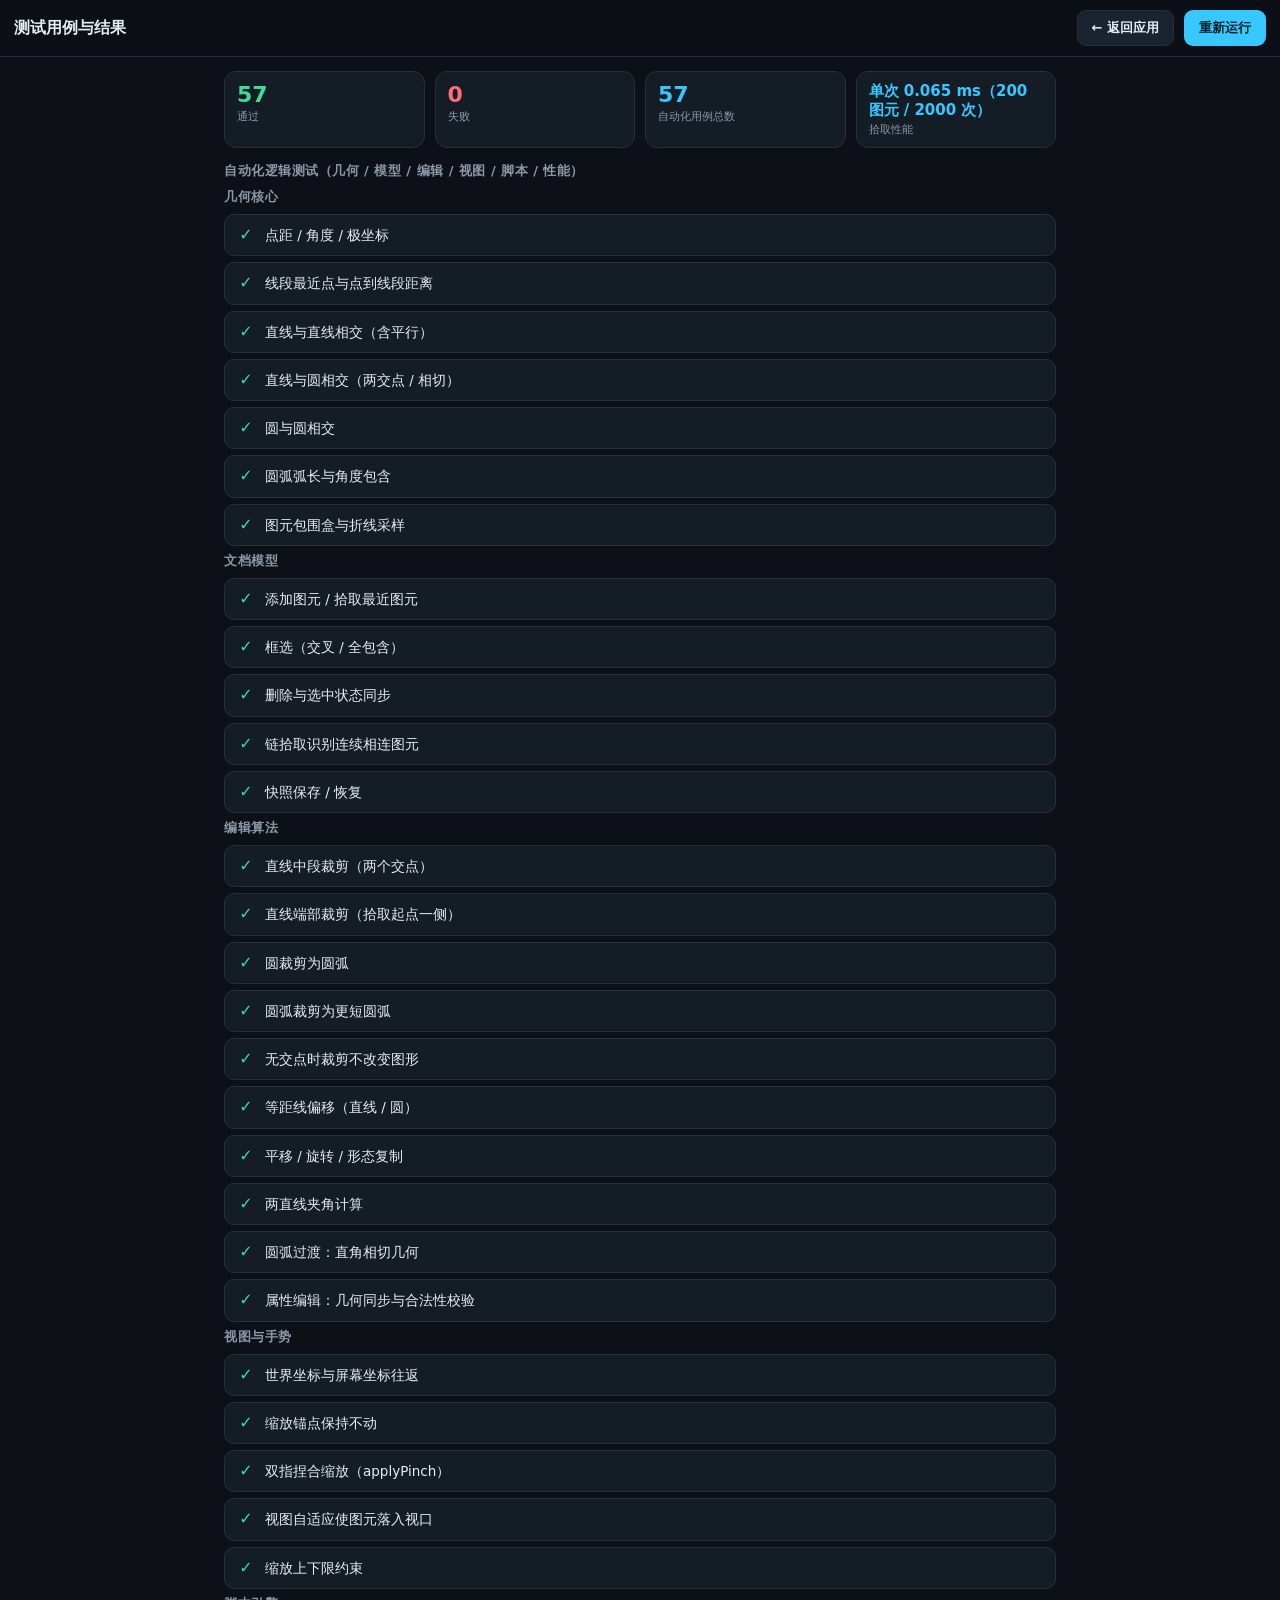
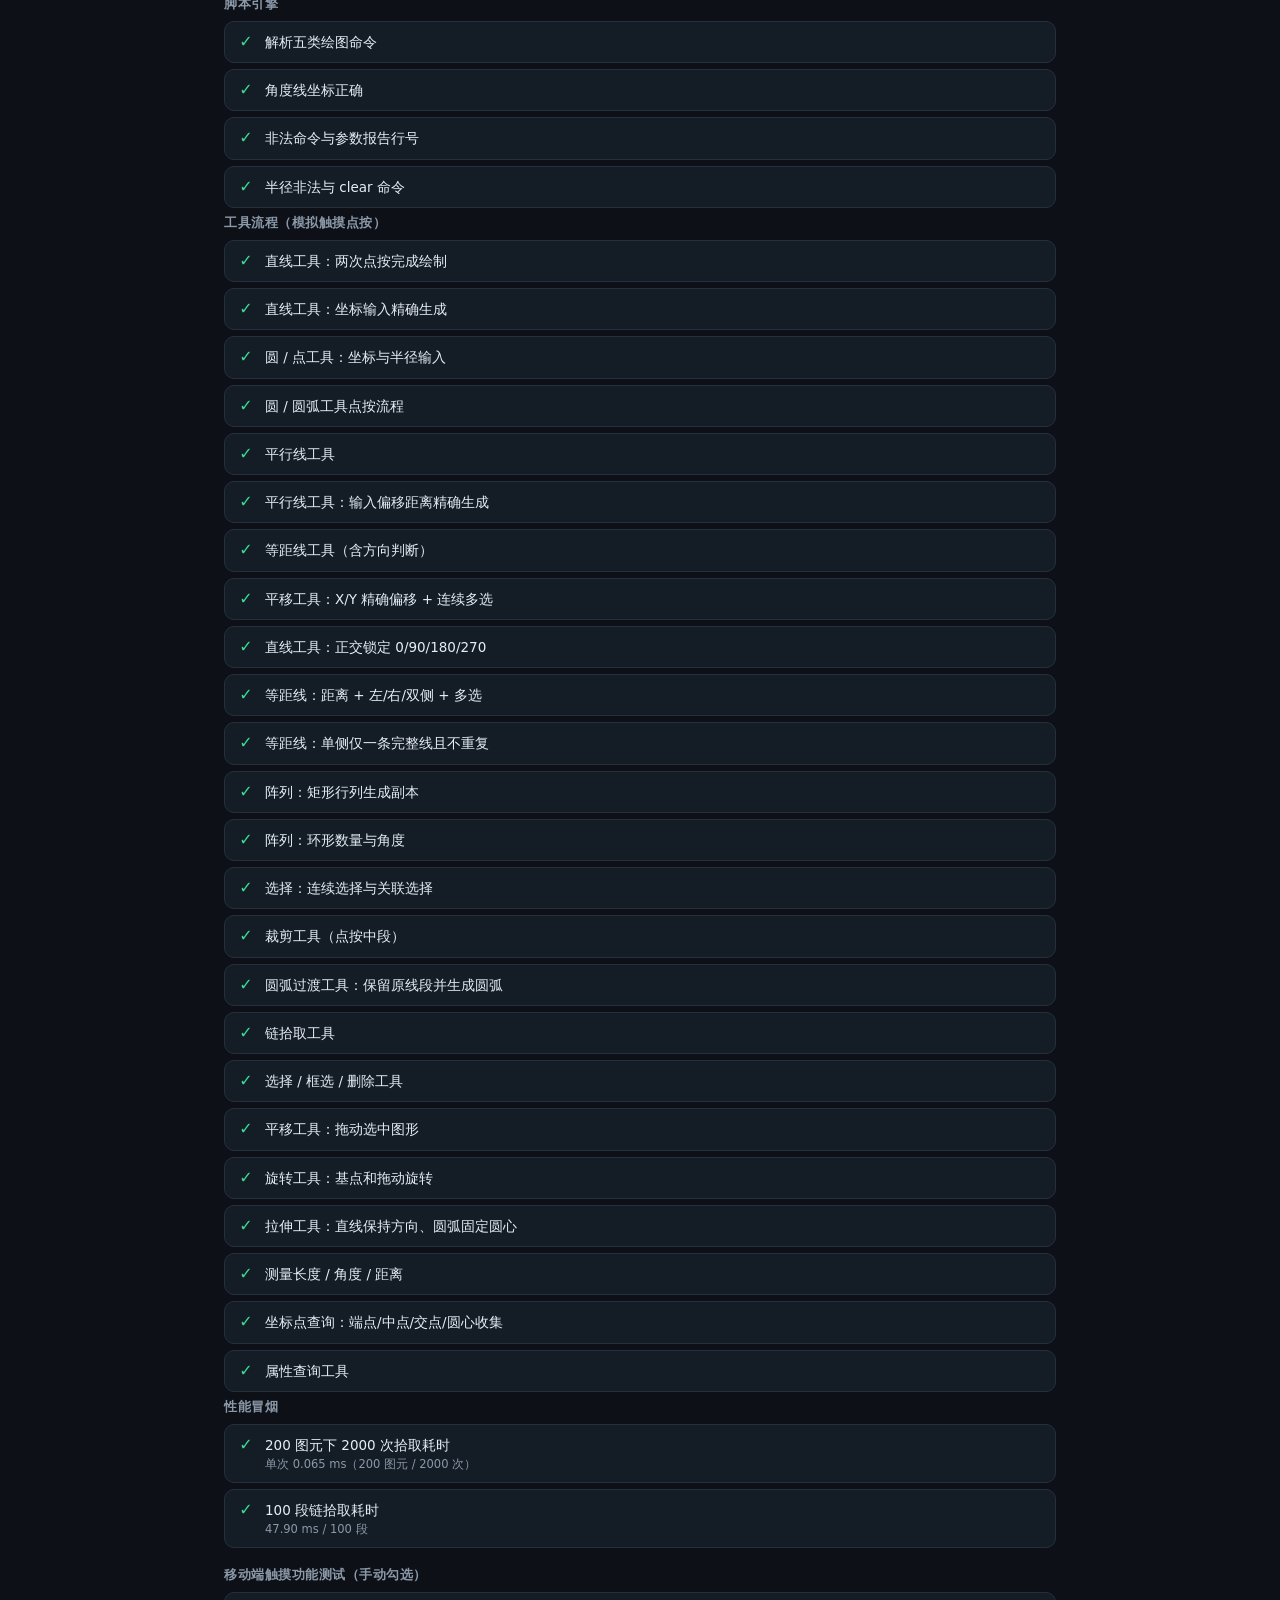
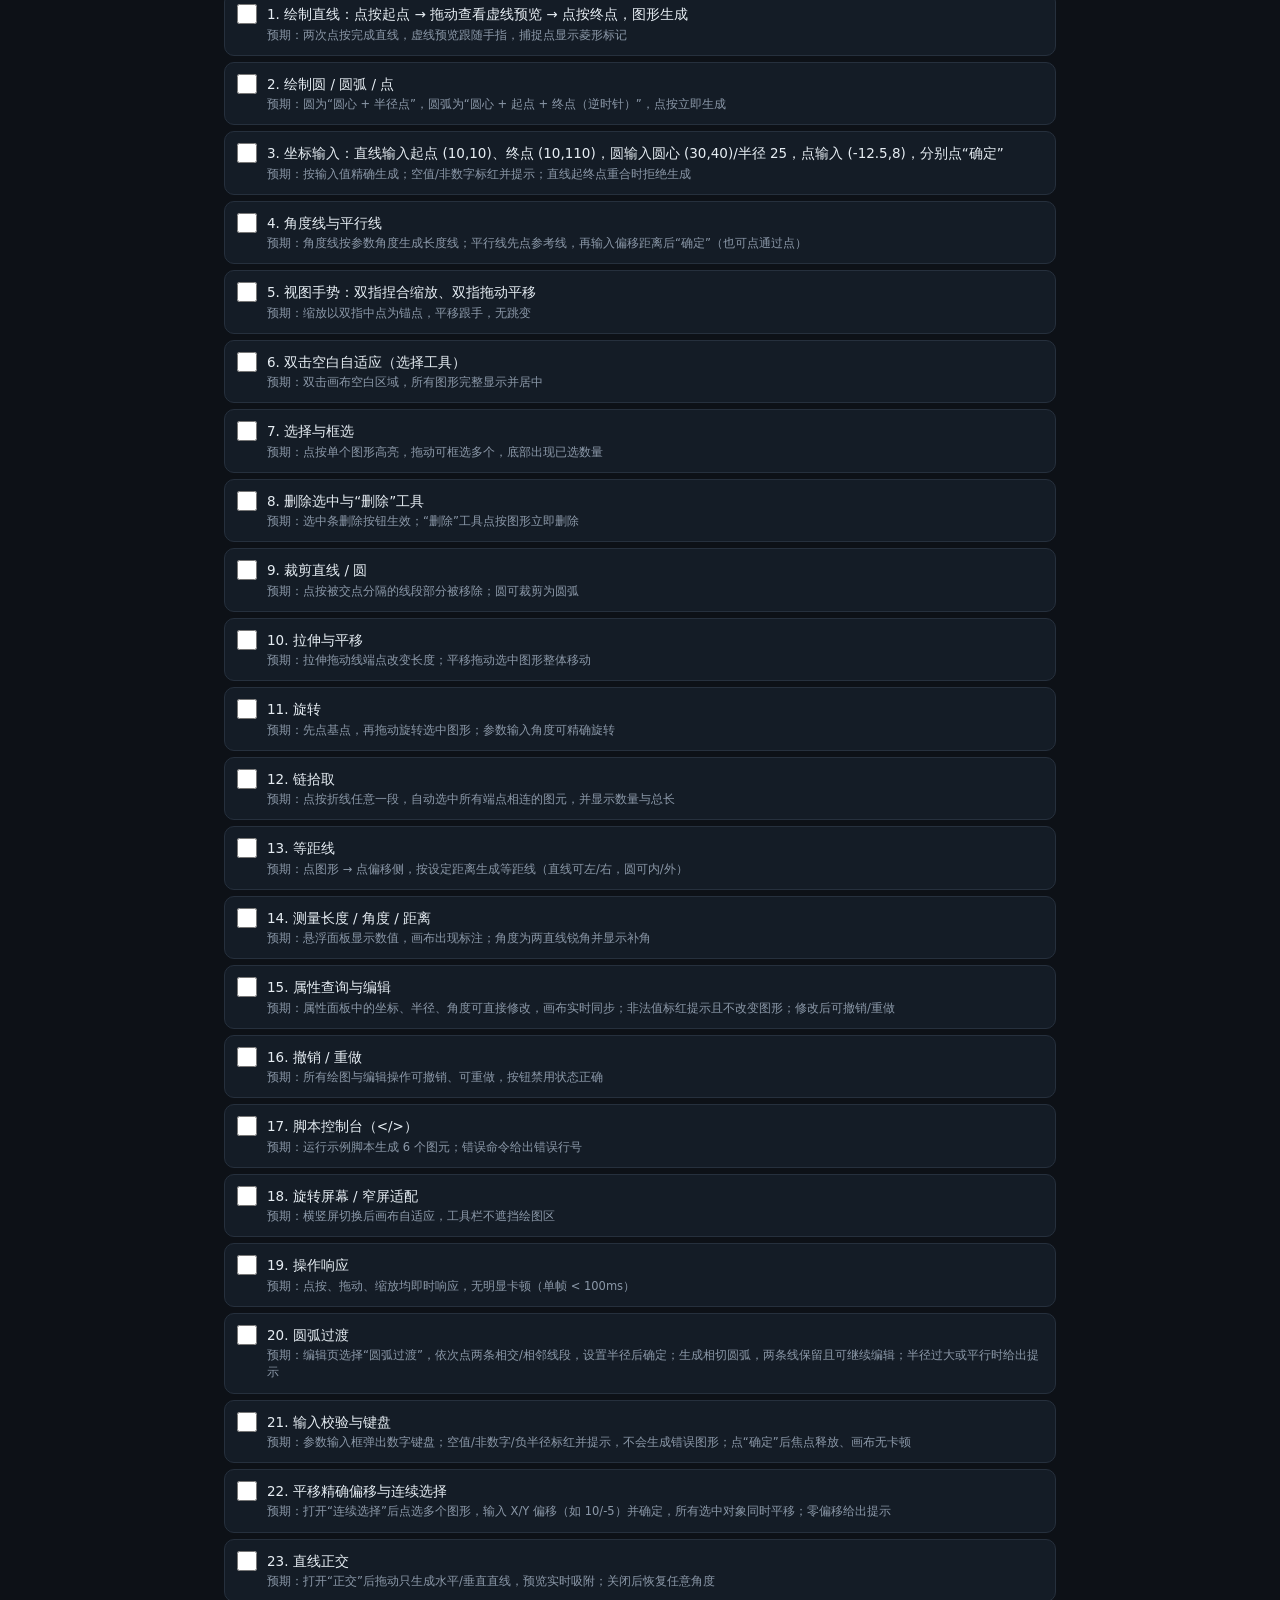
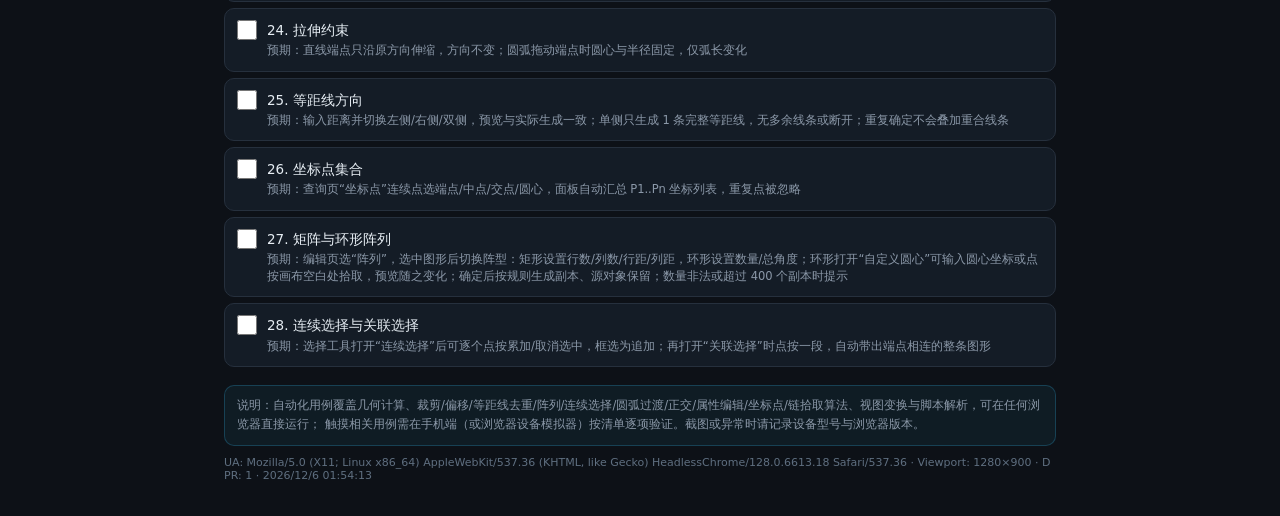
==== test.html @ 65653d2e "init project" ====
<!DOCTYPE html>
<html lang="zh-CN">
<head>
<meta charset="UTF-8">
<meta name="viewport" content="width=device-width, initial-scale=1.0, maximum-scale=1.0, user-scalable=no, viewport-fit=cover">
<meta name="theme-color" content="#0d1117">
<title>手机CAD · 测试用例</title>
<style>
  :root {
    --bg: #0d1117; --panel: #141c26; --border: #26303d;
    --text: #e6edf3; --muted: #8b98a8; --accent: #37c8ff;
    --ok: #3ddc97; --bad: #ff6b7a; --warn: #ffb020;
  }
  * { box-sizing: border-box; -webkit-tap-highlight-color: transparent; }
  body {
    margin: 0; background: var(--bg); color: var(--text);
    font-family: -apple-system, BlinkMacSystemFont, "PingFang SC", "Microsoft YaHei", system-ui, sans-serif;
    padding: 0 0 calc(20px + env(safe-area-inset-bottom));
    -webkit-text-size-adjust: 100%;
  }
  header {
    position: sticky; top: 0; z-index: 5;
    display: flex; align-items: center; gap: 10px;
    padding: calc(10px + env(safe-area-inset-top)) 14px 10px;
    background: rgba(13,17,23,.96);
    border-bottom: 1px solid var(--border);
    backdrop-filter: blur(8px);
  }
  header h1 { font-size: 16px; margin: 0; flex: 1; }
  .btn {
    height: 36px; padding: 0 14px; border-radius: 9px;
    border: 1px solid var(--border); background: #1a2330; color: var(--text);
    font-size: 13px; font-weight: 600; text-decoration: none;
    display: inline-flex; align-items: center;
  }
  .btn.primary { background: var(--accent); color: #05202b; border-color: transparent; }
  main { padding: 14px; max-width: 860px; margin: 0 auto; }
  .summary {
    display: flex; gap: 10px; flex-wrap: wrap; margin-bottom: 14px;
  }
  .stat {
    flex: 1; min-width: 100px; background: var(--panel);
    border: 1px solid var(--border); border-radius: 12px; padding: 10px 12px;
  }
  .stat .n { font-size: 22px; font-weight: 700; font-variant-numeric: tabular-nums; }
  .stat .l { font-size: 11px; color: var(--muted); margin-top: 2px; }
  .stat.ok .n { color: var(--ok); }
  .stat.bad .n { color: var(--bad); }
  .stat.info .n { color: var(--accent); }
  section { margin-bottom: 18px; }
  h2 {
    font-size: 13px; color: var(--muted); font-weight: 600;
    margin: 0 0 8px; letter-spacing: .5px;
  }
  .case {
    display: flex; gap: 10px; align-items: flex-start;
    background: var(--panel); border: 1px solid var(--border);
    border-radius: 10px; padding: 10px 12px; margin-bottom: 6px;
  }
  .mark { flex: none; width: 18px; text-align: center; font-weight: 700; }
  .case.pass .mark { color: var(--ok); }
  .case.fail .mark { color: var(--bad); }
  .case .name { font-size: 13.5px; line-height: 1.5; }
  .case .info { font-size: 11.5px; color: var(--muted); margin-top: 2px; word-break: break-word; }
  .case.fail .info { color: #ffb3ba; }
  .checklist label {
    display: flex; gap: 10px; align-items: flex-start;
    background: var(--panel); border: 1px solid var(--border);
    border-radius: 10px; padding: 11px 12px; margin-bottom: 6px;
    font-size: 13.5px; line-height: 1.5;
  }
  .checklist input { width: 20px; height: 20px; margin: 0; flex: none; accent-color: #37c8ff; }
  .checklist .sub { display: block; color: var(--muted); font-size: 11.5px; margin-top: 2px; }
  .note {
    font-size: 11.5px; color: var(--muted); line-height: 1.7;
    background: rgba(55,200,255,.06); border: 1px solid rgba(55,200,255,.22);
    border-radius: 10px; padding: 10px 12px;
  }
  .env { font-size: 11px; color: #5f6f80; margin-top: 10px; word-break: break-all; }
  code { color: #9ad8f0; }
</style>
</head>
<body>
<header>
  <h1>测试用例与结果</h1>
  <a class="btn" href="index.html">← 返回应用</a>
  <button class="btn primary" id="btnRun">重新运行</button>
</header>

<main>
  <div class="summary" id="summary"></div>

  <section>
    <h2>自动化逻辑测试（几何 / 模型 / 编辑 / 视图 / 脚本 / 性能）</h2>
    <div id="results"></div>
  </section>

  <section class="checklist">
    <h2>移动端触摸功能测试（手动勾选）</h2>
    <label><input type="checkbox"><span>1. 绘制直线：点按起点 → 拖动查看虚线预览 → 点按终点，图形生成<span class="sub">预期：两次点按完成直线，虚线预览跟随手指，捕捉点显示菱形标记</span></span></label>
    <label><input type="checkbox"><span>2. 绘制圆 / 圆弧 / 点<span class="sub">预期：圆为“圆心 + 半径点”，圆弧为“圆心 + 起点 + 终点（逆时针）”，点按立即生成</span></span></label>
    <label><input type="checkbox"><span>3. 坐标输入：直线输入起点 (10,10)、终点 (10,110)，圆输入圆心 (30,40)/半径 25，点输入 (-12.5,8)，分别点“确定”<span class="sub">预期：按输入值精确生成；空值/非数字标红并提示；直线起终点重合时拒绝生成</span></span></label>
    <label><input type="checkbox"><span>4. 角度线与平行线<span class="sub">预期：角度线按参数角度生成长度线；平行线先点参考线，再输入偏移距离后“确定”（也可点通过点）</span></span></label>
    <label><input type="checkbox"><span>5. 视图手势：双指捏合缩放、双指拖动平移<span class="sub">预期：缩放以双指中点为锚点，平移跟手，无跳变</span></span></label>
    <label><input type="checkbox"><span>6. 双击空白自适应（选择工具）<span class="sub">预期：双击画布空白区域，所有图形完整显示并居中</span></span></label>
    <label><input type="checkbox"><span>7. 选择与框选<span class="sub">预期：点按单个图形高亮，拖动可框选多个，底部出现已选数量</span></span></label>
    <label><input type="checkbox"><span>8. 删除选中与“删除”工具<span class="sub">预期：选中条删除按钮生效；“删除”工具点按图形立即删除</span></span></label>
    <label><input type="checkbox"><span>9. 裁剪直线 / 圆<span class="sub">预期：点按被交点分隔的线段部分被移除；圆可裁剪为圆弧</span></span></label>
    <label><input type="checkbox"><span>10. 拉伸与平移<span class="sub">预期：拉伸拖动线端点改变长度；平移拖动选中图形整体移动</span></span></label>
    <label><input type="checkbox"><span>11. 旋转<span class="sub">预期：先点基点，再拖动旋转选中图形；参数输入角度可精确旋转</span></span></label>
    <label><input type="checkbox"><span>12. 链拾取<span class="sub">预期：点按折线任意一段，自动选中所有端点相连的图元，并显示数量与总长</span></span></label>
    <label><input type="checkbox"><span>13. 等距线<span class="sub">预期：点图形 → 点偏移侧，按设定距离生成等距线（直线可左/右，圆可内/外）</span></span></label>
    <label><input type="checkbox"><span>14. 测量长度 / 角度 / 距离<span class="sub">预期：悬浮面板显示数值，画布出现标注；角度为两直线锐角并显示补角</span></span></label>
    <label><input type="checkbox"><span>15. 属性查询与编辑<span class="sub">预期：属性面板中的坐标、半径、角度可直接修改，画布实时同步；非法值标红提示且不改变图形；修改后可撤销/重做</span></span></label>
    <label><input type="checkbox"><span>16. 撤销 / 重做<span class="sub">预期：所有绘图与编辑操作可撤销、可重做，按钮禁用状态正确</span></span></label>
    <label><input type="checkbox"><span>17. 脚本控制台（&lt;/&gt;）<span class="sub">预期：运行示例脚本生成 6 个图元；错误命令给出错误行号</span></span></label>
    <label><input type="checkbox"><span>18. 旋转屏幕 / 窄屏适配<span class="sub">预期：横竖屏切换后画布自适应，工具栏不遮挡绘图区</span></span></label>
    <label><input type="checkbox"><span>19. 操作响应<span class="sub">预期：点按、拖动、缩放均即时响应，无明显卡顿（单帧 &lt; 100ms）</span></span></label>
    <label><input type="checkbox"><span>20. 圆弧过渡<span class="sub">预期：编辑页选择“圆弧过渡”，依次点两条相交/相邻线段，设置半径后确定；生成相切圆弧，两条线保留且可继续编辑；半径过大或平行时给出提示</span></span></label>
    <label><input type="checkbox"><span>21. 输入校验与键盘<span class="sub">预期：参数输入框弹出数字键盘；空值/非数字/负半径标红并提示，不会生成错误图形；点“确定”后焦点释放、画布无卡顿</span></span></label>
    <label><input type="checkbox"><span>22. 平移精确偏移与连续选择<span class="sub">预期：打开“连续选择”后点选多个图形，输入 X/Y 偏移（如 10/-5）并确定，所有选中对象同时平移；零偏移给出提示</span></span></label>
    <label><input type="checkbox"><span>23. 直线正交<span class="sub">预期：打开“正交”后拖动只生成水平/垂直直线，预览实时吸附；关闭后恢复任意角度</span></span></label>
    <label><input type="checkbox"><span>24. 拉伸约束<span class="sub">预期：直线端点只沿原方向伸缩，方向不变；圆弧拖动端点时圆心与半径固定，仅弧长变化</span></span></label>
    <label><input type="checkbox"><span>25. 等距线方向<span class="sub">预期：输入距离并切换左侧/右侧/双侧，预览与实际生成一致；单侧只生成 1 条完整等距线，无多余线条或断开；重复确定不会叠加重合线条</span></span></label>
    <label><input type="checkbox"><span>26. 坐标点集合<span class="sub">预期：查询页“坐标点”连续点选端点/中点/交点/圆心，面板自动汇总 P1..Pn 坐标列表，重复点被忽略</span></span></label>
    <label><input type="checkbox"><span>27. 矩阵与环形阵列<span class="sub">预期：编辑页选“阵列”，选中图形后切换阵型：矩形设置行数/列数/行距/列距，环形设置数量/总角度；环形打开“自定义圆心”可输入圆心坐标或点按画布空白处拾取，预览随之变化；确定后按规则生成副本、源对象保留；数量非法或超过 400 个副本时提示</span></span></label>
    <label><input type="checkbox"><span>28. 连续选择与关联选择<span class="sub">预期：选择工具打开“连续选择”后可逐个点按累加/取消选中，框选为追加；再打开“关联选择”时点按一段，自动带出端点相连的整条图形</span></span></label>
  </section>

  <div class="note">
    说明：自动化用例覆盖几何计算、裁剪/偏移/等距线去重/阵列/连续选择/圆弧过渡/正交/属性编辑/坐标点/链拾取算法、视图变换与脚本解析，可在任何浏览器直接运行；
    触摸相关用例需在手机端（或浏览器设备模拟器）按清单逐项验证。截图或异常时请记录设备型号与浏览器版本。
  </div>
  <div class="env" id="env"></div>
</main>

<script src="js/geometry.js"></script>
<script src="js/model.js"></script>
<script src="js/view.js"></script>
<script src="js/script.js"></script>
<script src="js/tools.js"></script>
<script src="js/tests.js"></script>
<script>
(function () {
  function render() {
    var results = window.CADTests.run();
    var pass = 0, fail = 0, perf = '';
    results.forEach(function (r) {
      if (r.pass) pass++; else fail++;
      if (r.suite === '性能冒烟' && r.pass && !perf) perf = r.info;
    });
    var summary = document.getElementById('summary');
    summary.innerHTML =
      '<div class="stat ok"><div class="n">' + pass + '</div><div class="l">通过</div></div>' +
      '<div class="stat bad"><div class="n">' + fail + '</div><div class="l">失败</div></div>' +
      '<div class="stat info"><div class="n">' + results.length + '</div><div class="l">自动化用例总数</div></div>' +
      (perf ? '<div class="stat info"><div class="n" style="font-size:15px">' + perf + '</div><div class="l">拾取性能</div></div>' : '');

    var box = document.getElementById('results');
    box.innerHTML = '';
    var groups = {};
    results.forEach(function (r) {
      if (!groups[r.suite]) groups[r.suite] = [];
      groups[r.suite].push(r);
    });
    Object.keys(groups).forEach(function (name) {
      var h = document.createElement('h2');
      h.textContent = name;
      box.appendChild(h);
      groups[name].forEach(function (r) {
        var div = document.createElement('div');
        div.className = 'case ' + (r.pass ? 'pass' : 'fail');
        div.innerHTML = '<div class="mark">' + (r.pass ? '✓' : '✕') + '</div>' +
          '<div><div class="name">' + r.name + '</div>' +
          (r.info ? '<div class="info">' + r.info + '</div>' : '') + '</div>';
        box.appendChild(div);
      });
    });

    document.getElementById('env').textContent = 'UA: ' + navigator.userAgent +
      ' · Viewport: ' + window.innerWidth + '×' + window.innerHeight +
      ' · DPR: ' + (window.devicePixelRatio || 1) + ' · ' + new Date().toLocaleString('zh-CN');
  }
  document.getElementById('btnRun').addEventListener('click', render);
  render();
})();
</script>
</body>
</html>
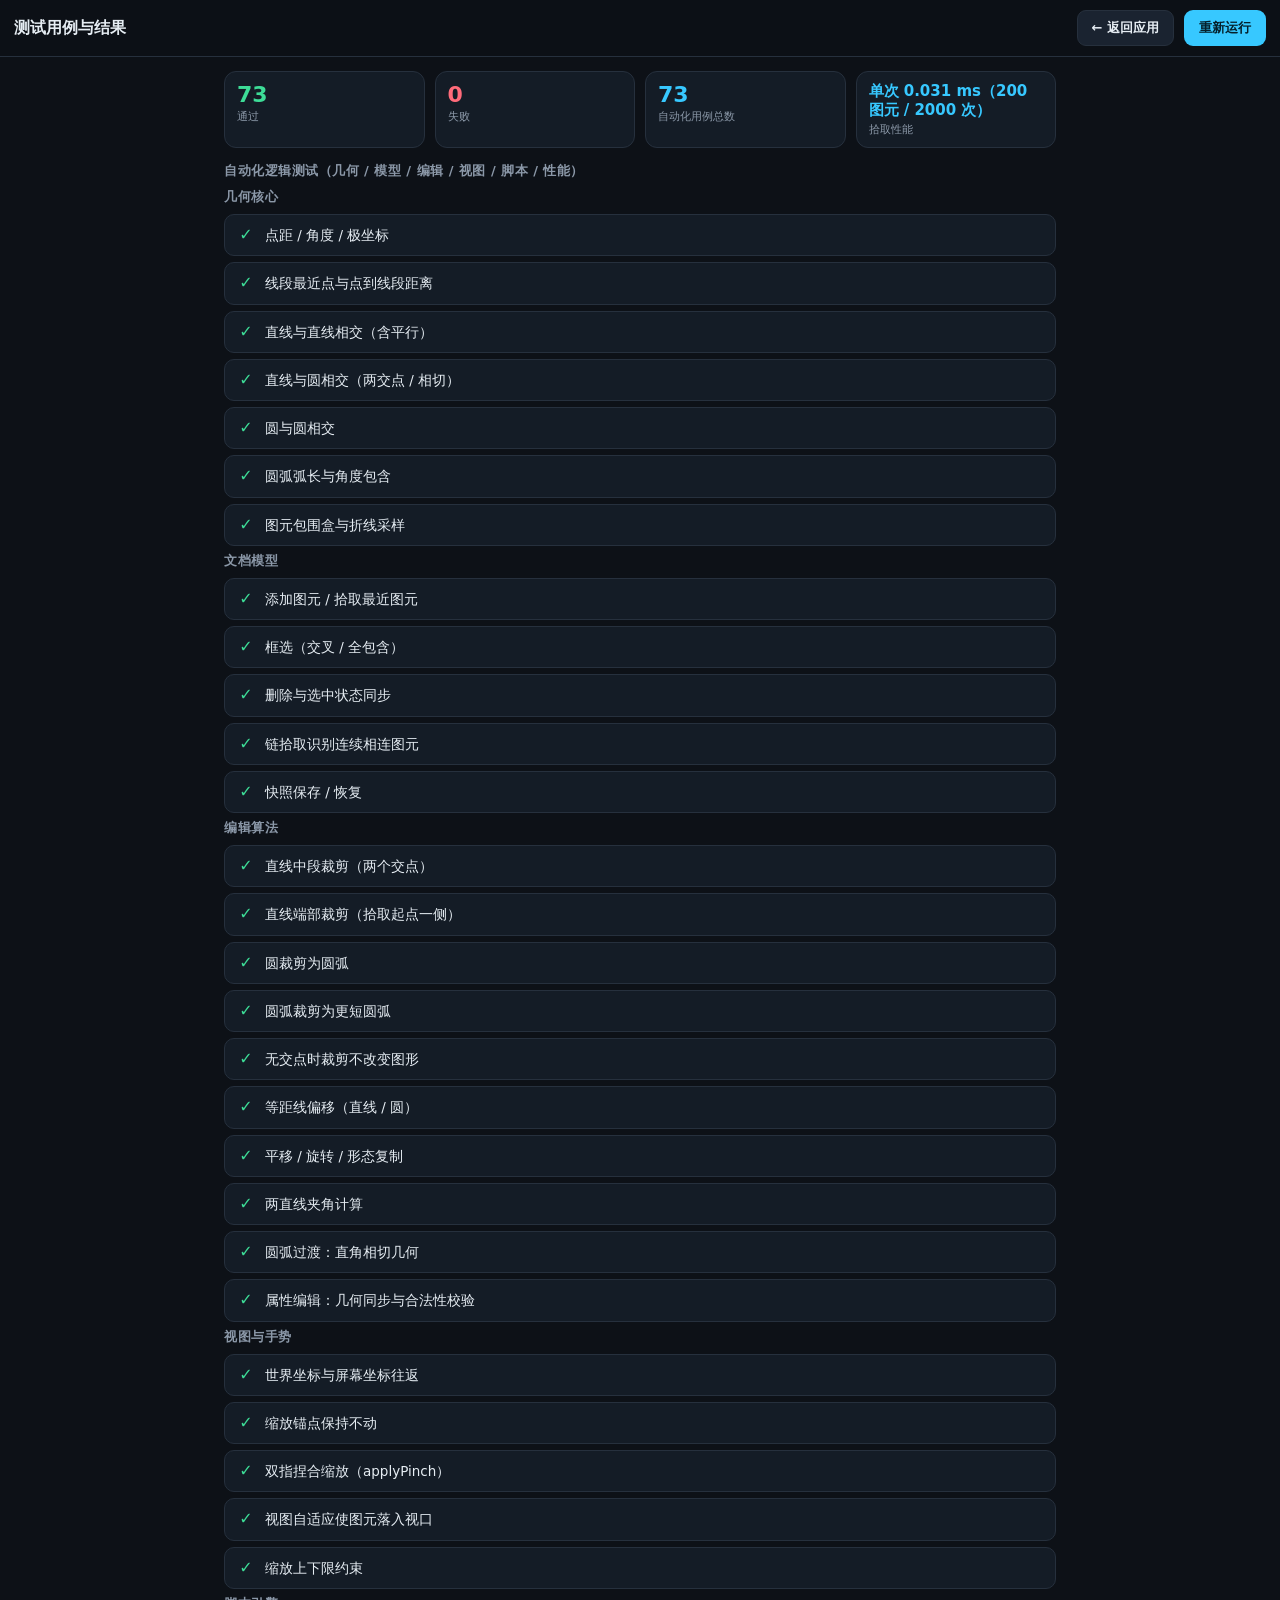
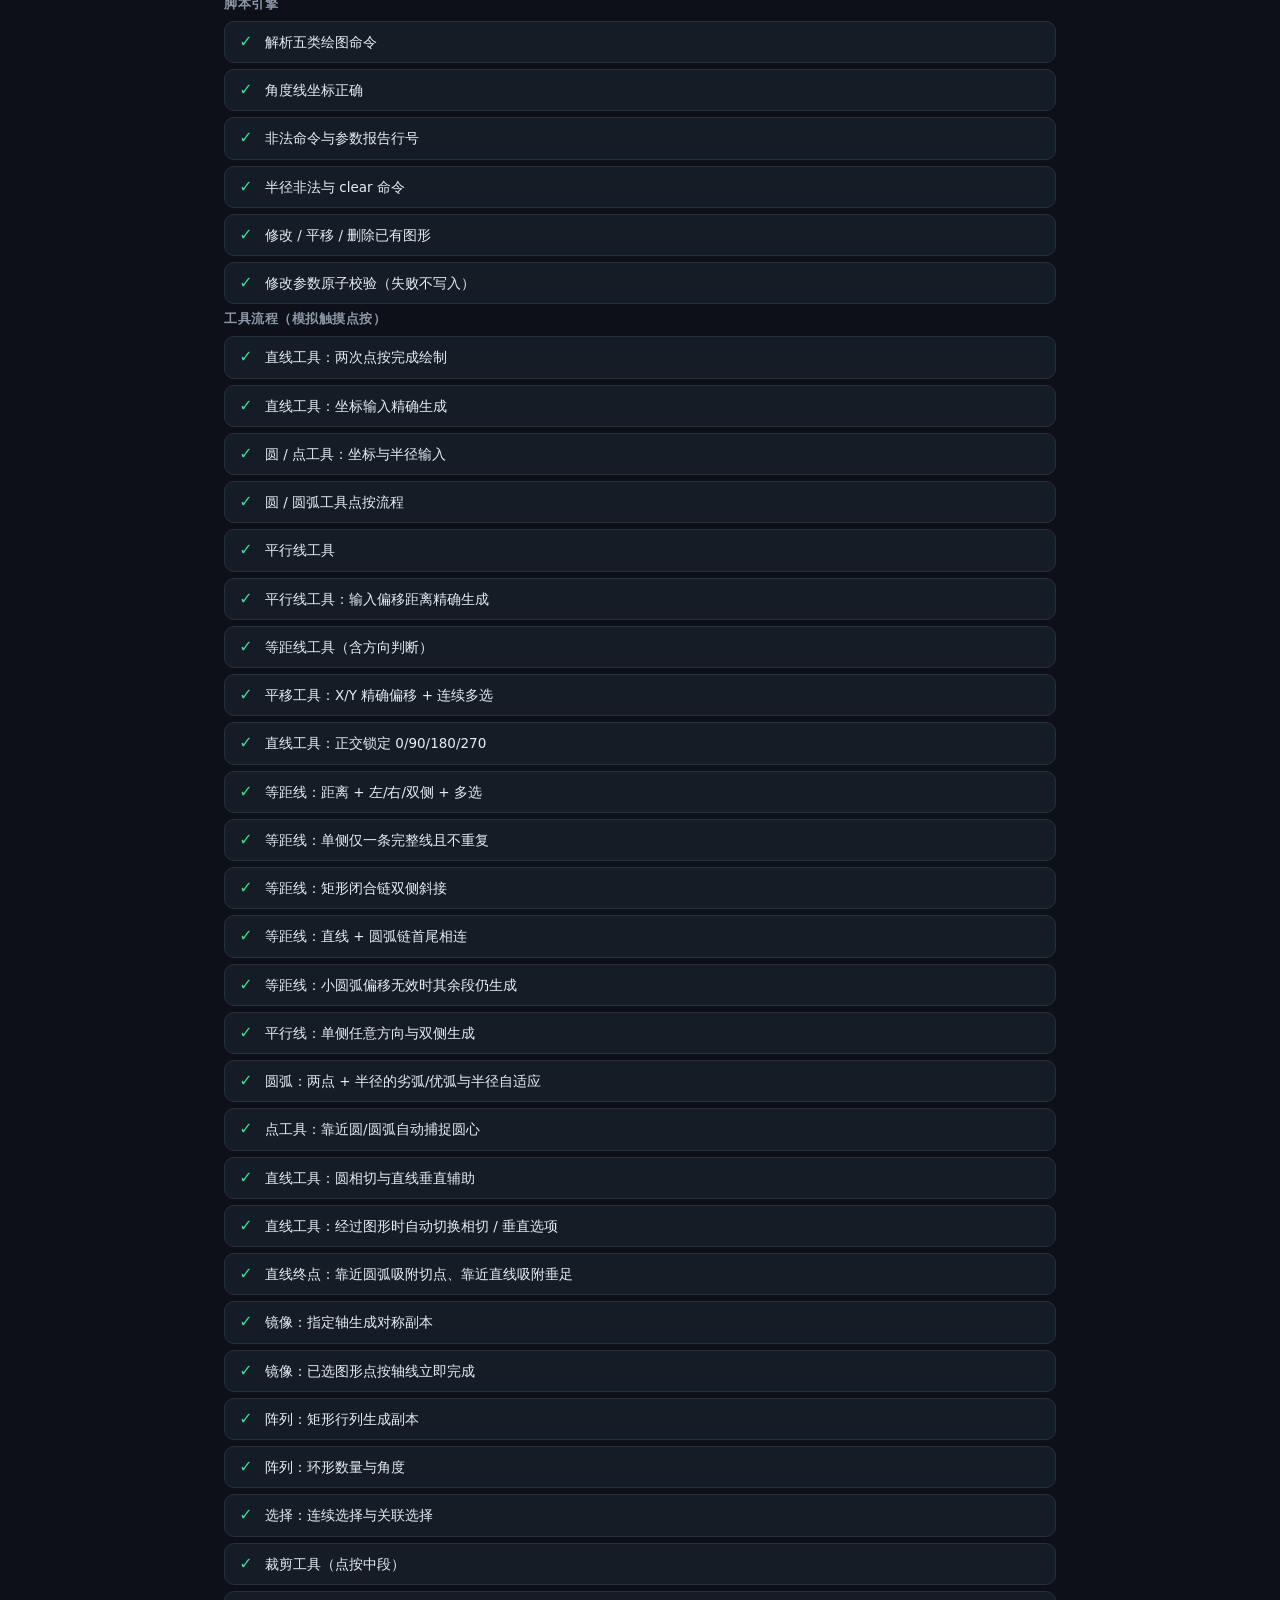
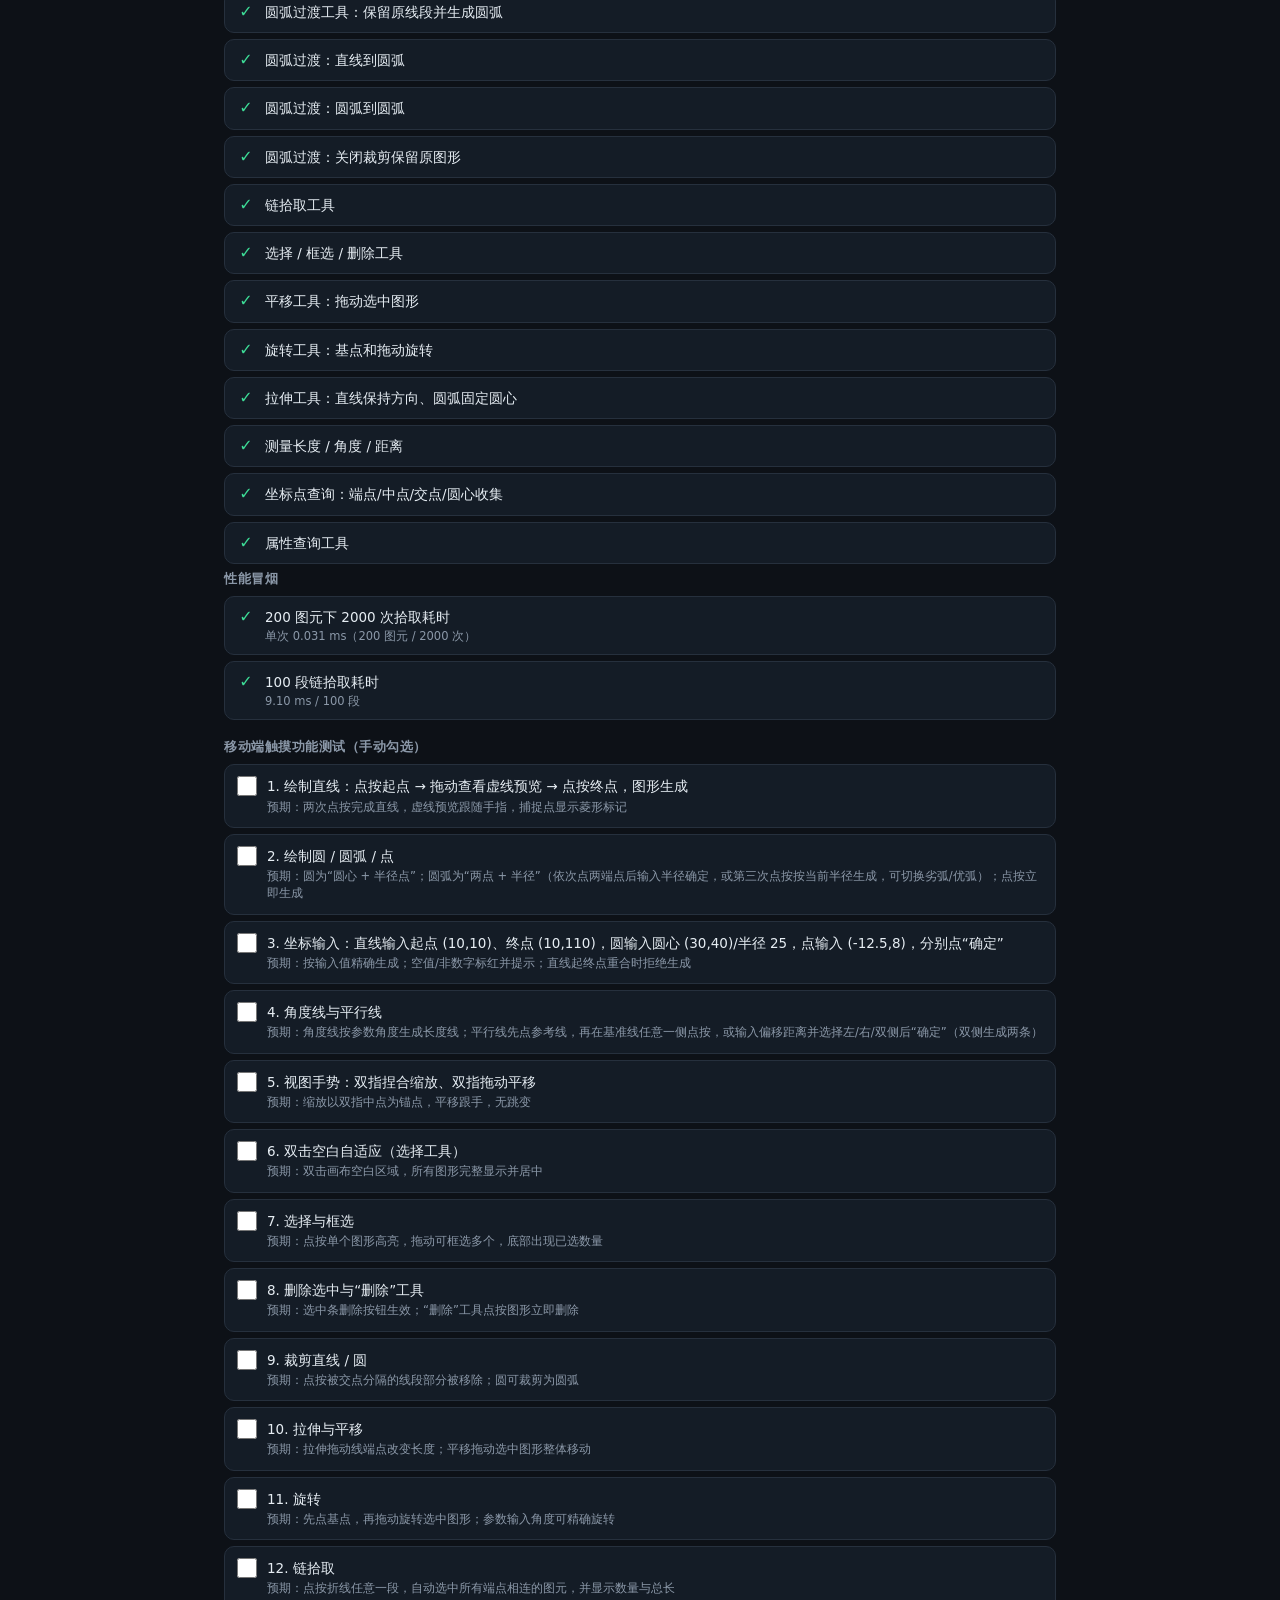
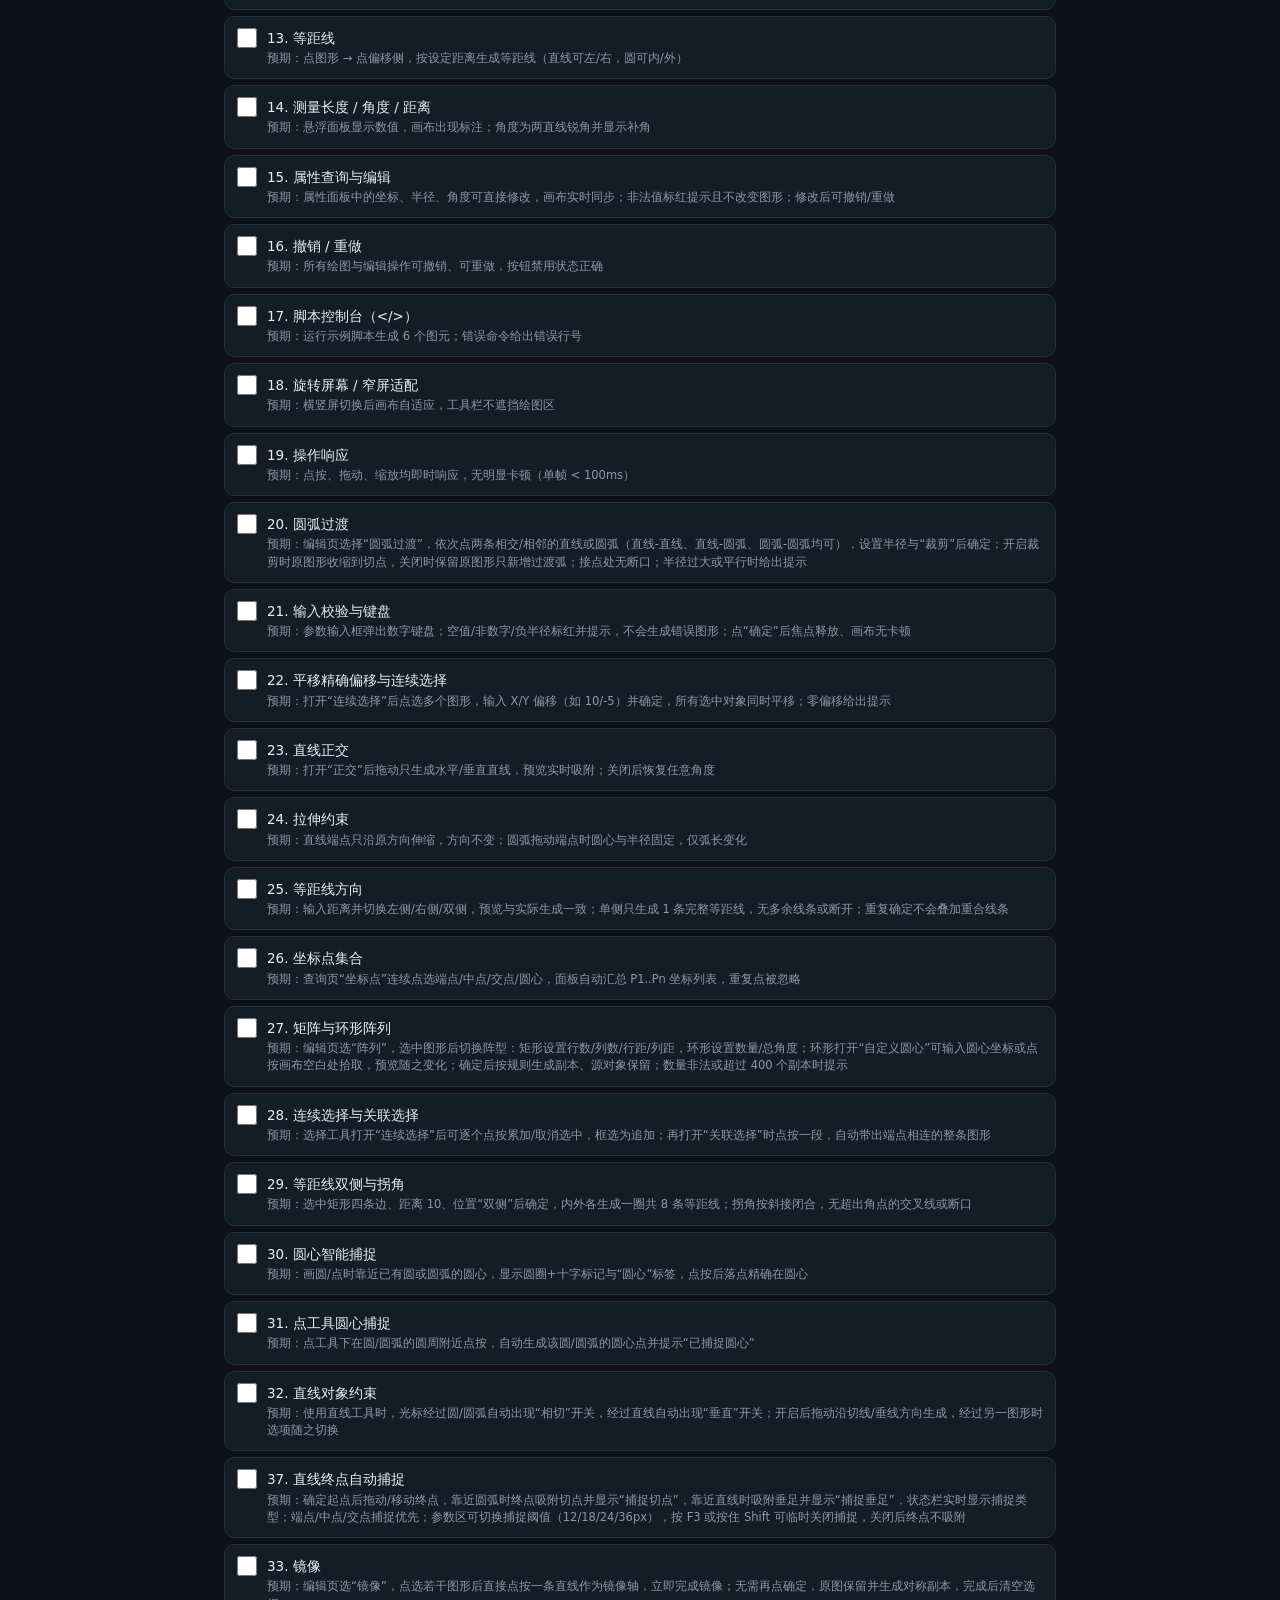
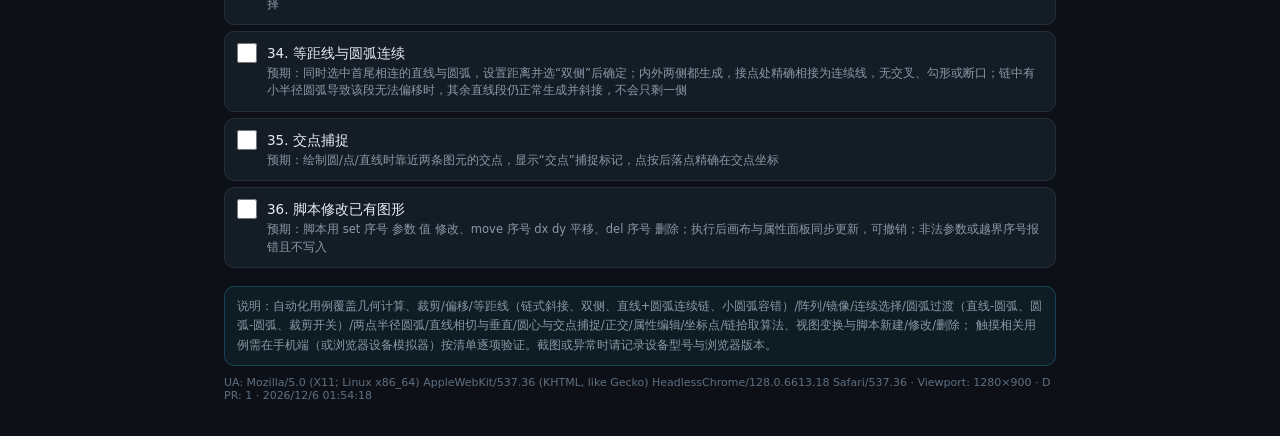
==== commit 72a99ffc: "init project" ====
--- a/test.html
+++ b/test.html
@@ -98,9 +98,9 @@
   <section class="checklist">
     <h2>移动端触摸功能测试（手动勾选）</h2>
     <label><input type="checkbox"><span>1. 绘制直线：点按起点 → 拖动查看虚线预览 → 点按终点，图形生成<span class="sub">预期：两次点按完成直线，虚线预览跟随手指，捕捉点显示菱形标记</span></span></label>
-    <label><input type="checkbox"><span>2. 绘制圆 / 圆弧 / 点<span class="sub">预期：圆为“圆心 + 半径点”，圆弧为“圆心 + 起点 + 终点（逆时针）”，点按立即生成</span></span></label>
+    <label><input type="checkbox"><span>2. 绘制圆 / 圆弧 / 点<span class="sub">预期：圆为“圆心 + 半径点”；圆弧为“两点 + 半径”（依次点两端点后输入半径确定，或第三次点按按当前半径生成，可切换劣弧/优弧）；点按立即生成</span></span></label>
     <label><input type="checkbox"><span>3. 坐标输入：直线输入起点 (10,10)、终点 (10,110)，圆输入圆心 (30,40)/半径 25，点输入 (-12.5,8)，分别点“确定”<span class="sub">预期：按输入值精确生成；空值/非数字标红并提示；直线起终点重合时拒绝生成</span></span></label>
-    <label><input type="checkbox"><span>4. 角度线与平行线<span class="sub">预期：角度线按参数角度生成长度线；平行线先点参考线，再输入偏移距离后“确定”（也可点通过点）</span></span></label>
+    <label><input type="checkbox"><span>4. 角度线与平行线<span class="sub">预期：角度线按参数角度生成长度线；平行线先点参考线，再在基准线任意一侧点按，或输入偏移距离并选择左/右/双侧后“确定”（双侧生成两条）</span></span></label>
     <label><input type="checkbox"><span>5. 视图手势：双指捏合缩放、双指拖动平移<span class="sub">预期：缩放以双指中点为锚点，平移跟手，无跳变</span></span></label>
     <label><input type="checkbox"><span>6. 双击空白自适应（选择工具）<span class="sub">预期：双击画布空白区域，所有图形完整显示并居中</span></span></label>
     <label><input type="checkbox"><span>7. 选择与框选<span class="sub">预期：点按单个图形高亮，拖动可框选多个，底部出现已选数量</span></span></label>
@@ -116,7 +116,7 @@
     <label><input type="checkbox"><span>17. 脚本控制台（&lt;/&gt;）<span class="sub">预期：运行示例脚本生成 6 个图元；错误命令给出错误行号</span></span></label>
     <label><input type="checkbox"><span>18. 旋转屏幕 / 窄屏适配<span class="sub">预期：横竖屏切换后画布自适应，工具栏不遮挡绘图区</span></span></label>
     <label><input type="checkbox"><span>19. 操作响应<span class="sub">预期：点按、拖动、缩放均即时响应，无明显卡顿（单帧 &lt; 100ms）</span></span></label>
-    <label><input type="checkbox"><span>20. 圆弧过渡<span class="sub">预期：编辑页选择“圆弧过渡”，依次点两条相交/相邻线段，设置半径后确定；生成相切圆弧，两条线保留且可继续编辑；半径过大或平行时给出提示</span></span></label>
+    <label><input type="checkbox"><span>20. 圆弧过渡<span class="sub">预期：编辑页选择“圆弧过渡”，依次点两条相交/相邻的直线或圆弧（直线-直线、直线-圆弧、圆弧-圆弧均可），设置半径与“裁剪”后确定；开启裁剪时原图形收缩到切点，关闭时保留原图形只新增过渡弧；接点处无断口；半径过大或平行时给出提示</span></span></label>
     <label><input type="checkbox"><span>21. 输入校验与键盘<span class="sub">预期：参数输入框弹出数字键盘；空值/非数字/负半径标红并提示，不会生成错误图形；点“确定”后焦点释放、画布无卡顿</span></span></label>
     <label><input type="checkbox"><span>22. 平移精确偏移与连续选择<span class="sub">预期：打开“连续选择”后点选多个图形，输入 X/Y 偏移（如 10/-5）并确定，所有选中对象同时平移；零偏移给出提示</span></span></label>
     <label><input type="checkbox"><span>23. 直线正交<span class="sub">预期：打开“正交”后拖动只生成水平/垂直直线，预览实时吸附；关闭后恢复任意角度</span></span></label>
@@ -125,10 +125,19 @@
     <label><input type="checkbox"><span>26. 坐标点集合<span class="sub">预期：查询页“坐标点”连续点选端点/中点/交点/圆心，面板自动汇总 P1..Pn 坐标列表，重复点被忽略</span></span></label>
     <label><input type="checkbox"><span>27. 矩阵与环形阵列<span class="sub">预期：编辑页选“阵列”，选中图形后切换阵型：矩形设置行数/列数/行距/列距，环形设置数量/总角度；环形打开“自定义圆心”可输入圆心坐标或点按画布空白处拾取，预览随之变化；确定后按规则生成副本、源对象保留；数量非法或超过 400 个副本时提示</span></span></label>
     <label><input type="checkbox"><span>28. 连续选择与关联选择<span class="sub">预期：选择工具打开“连续选择”后可逐个点按累加/取消选中，框选为追加；再打开“关联选择”时点按一段，自动带出端点相连的整条图形</span></span></label>
+    <label><input type="checkbox"><span>29. 等距线双侧与拐角<span class="sub">预期：选中矩形四条边、距离 10、位置“双侧”后确定，内外各生成一圈共 8 条等距线；拐角按斜接闭合，无超出角点的交叉线或断口</span></span></label>
+    <label><input type="checkbox"><span>30. 圆心智能捕捉<span class="sub">预期：画圆/点时靠近已有圆或圆弧的圆心，显示圆圈+十字标记与“圆心”标签，点按后落点精确在圆心</span></span></label>
+    <label><input type="checkbox"><span>31. 点工具圆心捕捉<span class="sub">预期：点工具下在圆/圆弧的圆周附近点按，自动生成该圆/圆弧的圆心点并提示“已捕捉圆心”</span></span></label>
+    <label><input type="checkbox"><span>32. 直线对象约束<span class="sub">预期：使用直线工具时，光标经过圆/圆弧自动出现“相切”开关，经过直线自动出现“垂直”开关；开启后拖动沿切线/垂线方向生成，经过另一图形时选项随之切换</span></span></label>
+    <label><input type="checkbox"><span>37. 直线终点自动捕捉<span class="sub">预期：确定起点后拖动/移动终点，靠近圆弧时终点吸附切点并显示“捕捉切点”，靠近直线时吸附垂足并显示“捕捉垂足”，状态栏实时显示捕捉类型；端点/中点/交点捕捉优先；参数区可切换捕捉阈值（12/18/24/36px），按 F3 或按住 Shift 可临时关闭捕捉，关闭后终点不吸附</span></span></label>
+    <label><input type="checkbox"><span>33. 镜像<span class="sub">预期：编辑页选“镜像”，点选若干图形后直接点按一条直线作为镜像轴，立即完成镜像；无需再点确定，原图保留并生成对称副本，完成后清空选择</span></span></label>
+    <label><input type="checkbox"><span>34. 等距线与圆弧连续<span class="sub">预期：同时选中首尾相连的直线与圆弧，设置距离并选“双侧”后确定；内外两侧都生成，接点处精确相接为连续线，无交叉、勾形或断口；链中有小半径圆弧导致该段无法偏移时，其余直线段仍正常生成并斜接，不会只剩一侧</span></span></label>
+    <label><input type="checkbox"><span>35. 交点捕捉<span class="sub">预期：绘制圆/点/直线时靠近两条图元的交点，显示“交点”捕捉标记，点按后落点精确在交点坐标</span></span></label>
+    <label><input type="checkbox"><span>36. 脚本修改已有图形<span class="sub">预期：脚本用 set 序号 参数 值 修改、move 序号 dx dy 平移、del 序号 删除；执行后画布与属性面板同步更新，可撤销；非法参数或越界序号报错且不写入</span></span></label>
   </section>
 
   <div class="note">
-    说明：自动化用例覆盖几何计算、裁剪/偏移/等距线去重/阵列/连续选择/圆弧过渡/正交/属性编辑/坐标点/链拾取算法、视图变换与脚本解析，可在任何浏览器直接运行；
+    说明：自动化用例覆盖几何计算、裁剪/偏移/等距线（链式斜接、双侧、直线+圆弧连续链、小圆弧容错）/阵列/镜像/连续选择/圆弧过渡（直线-圆弧、圆弧-圆弧、裁剪开关）/两点半径圆弧/直线相切与垂直/圆心与交点捕捉/正交/属性编辑/坐标点/链拾取算法、视图变换与脚本新建/修改/删除；
     触摸相关用例需在手机端（或浏览器设备模拟器）按清单逐项验证。截图或异常时请记录设备型号与浏览器版本。
   </div>
   <div class="env" id="env"></div>
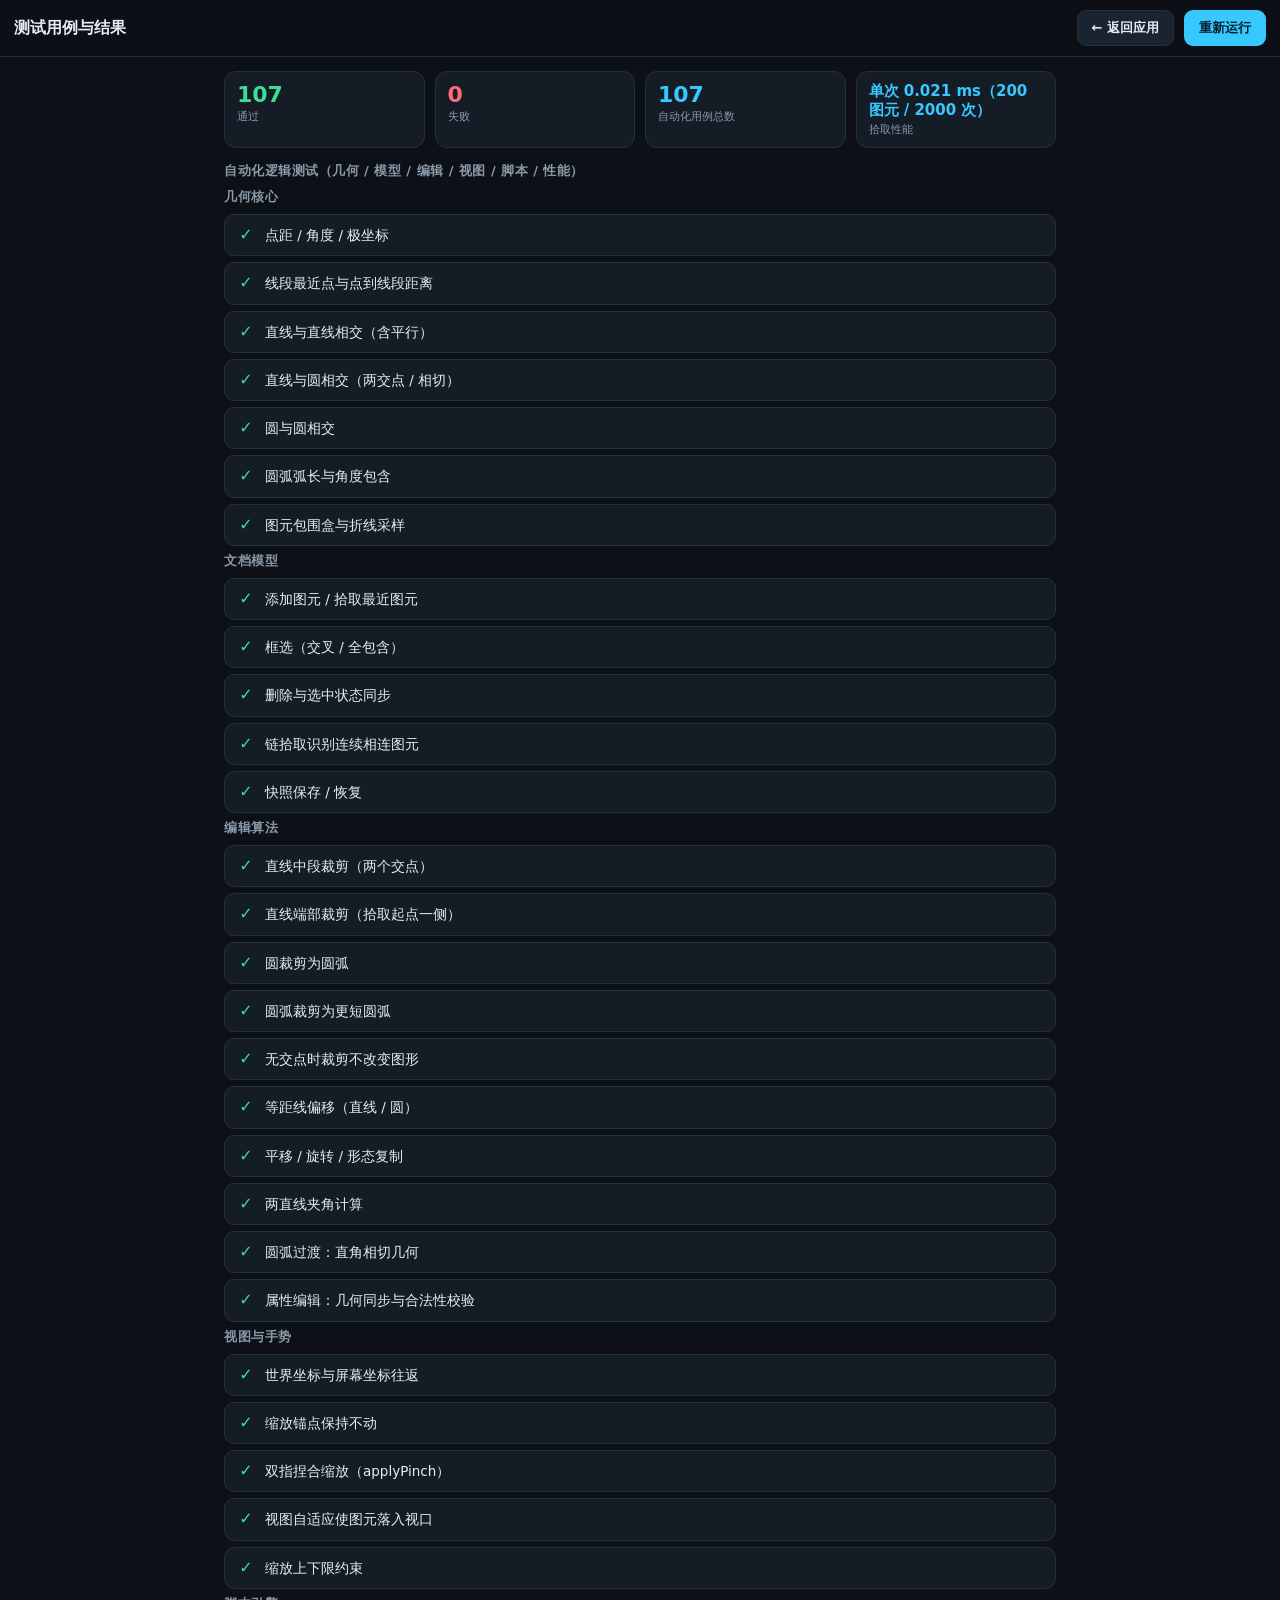
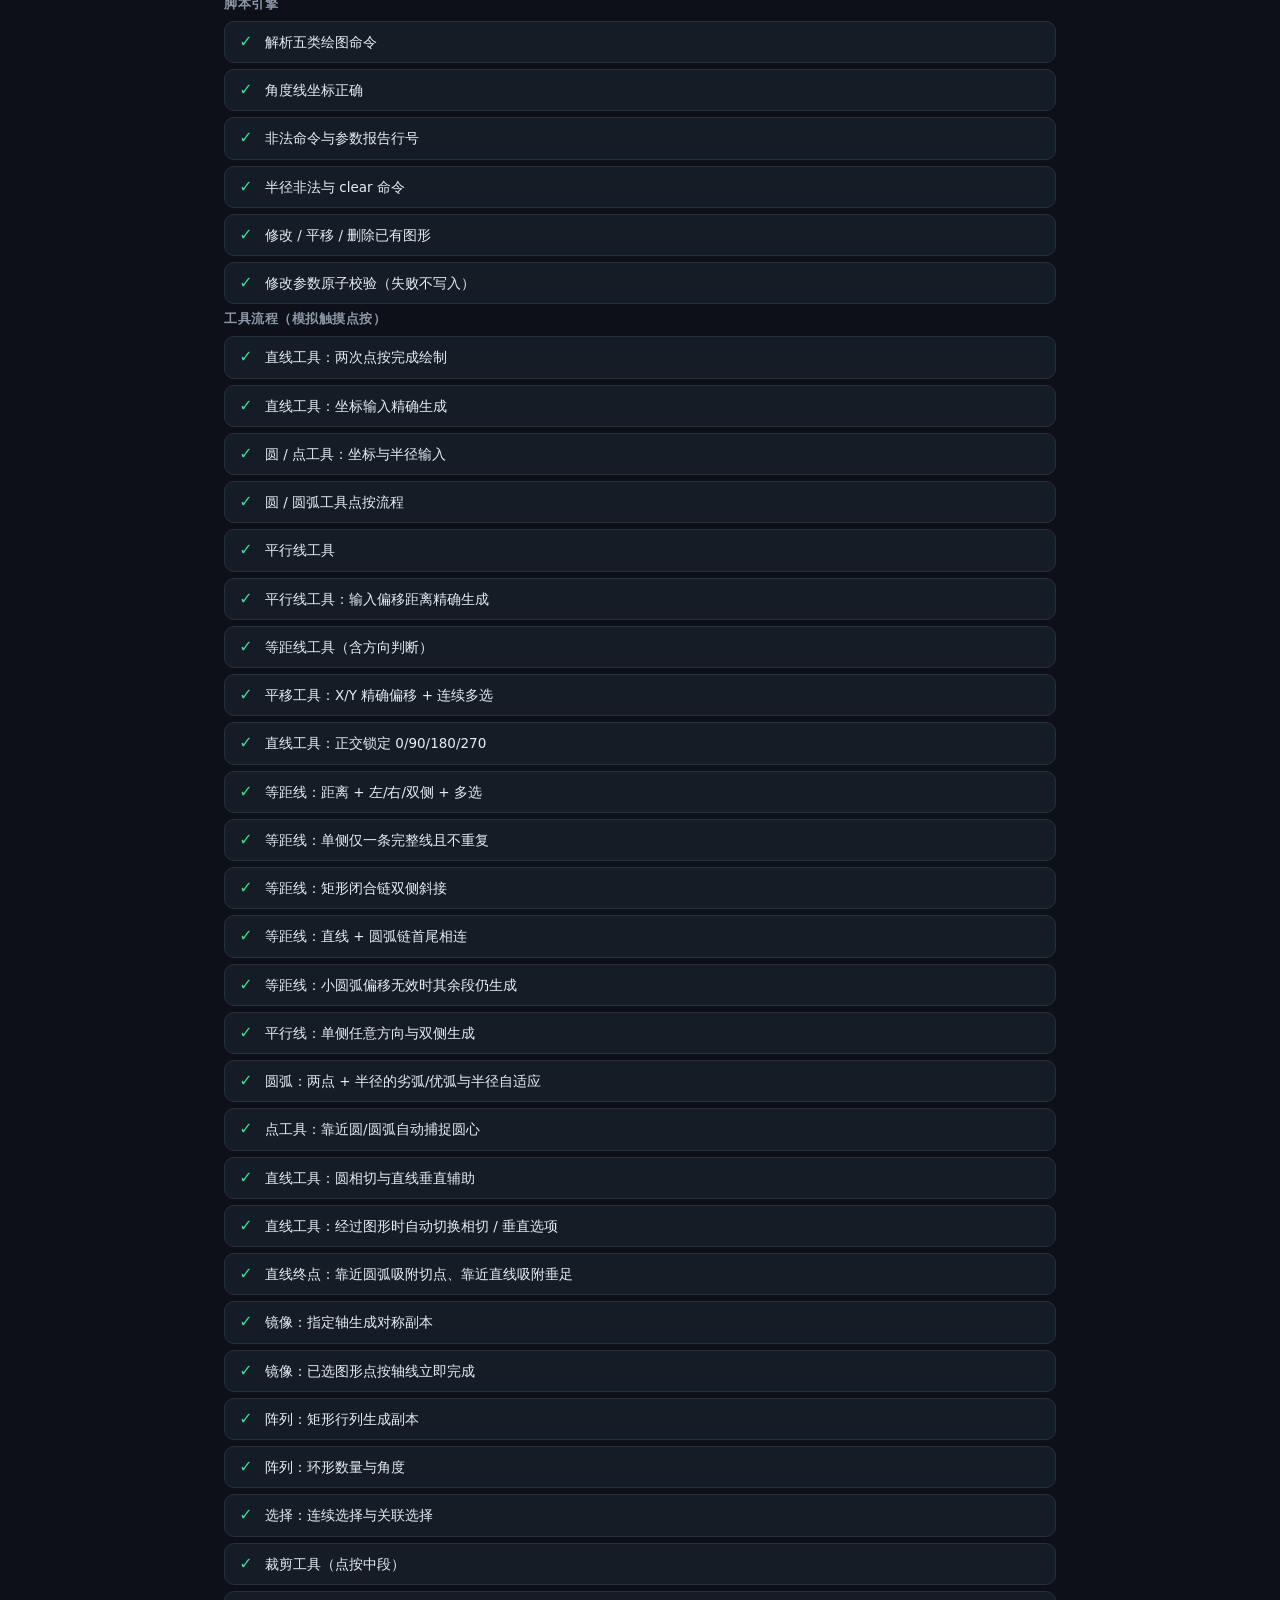
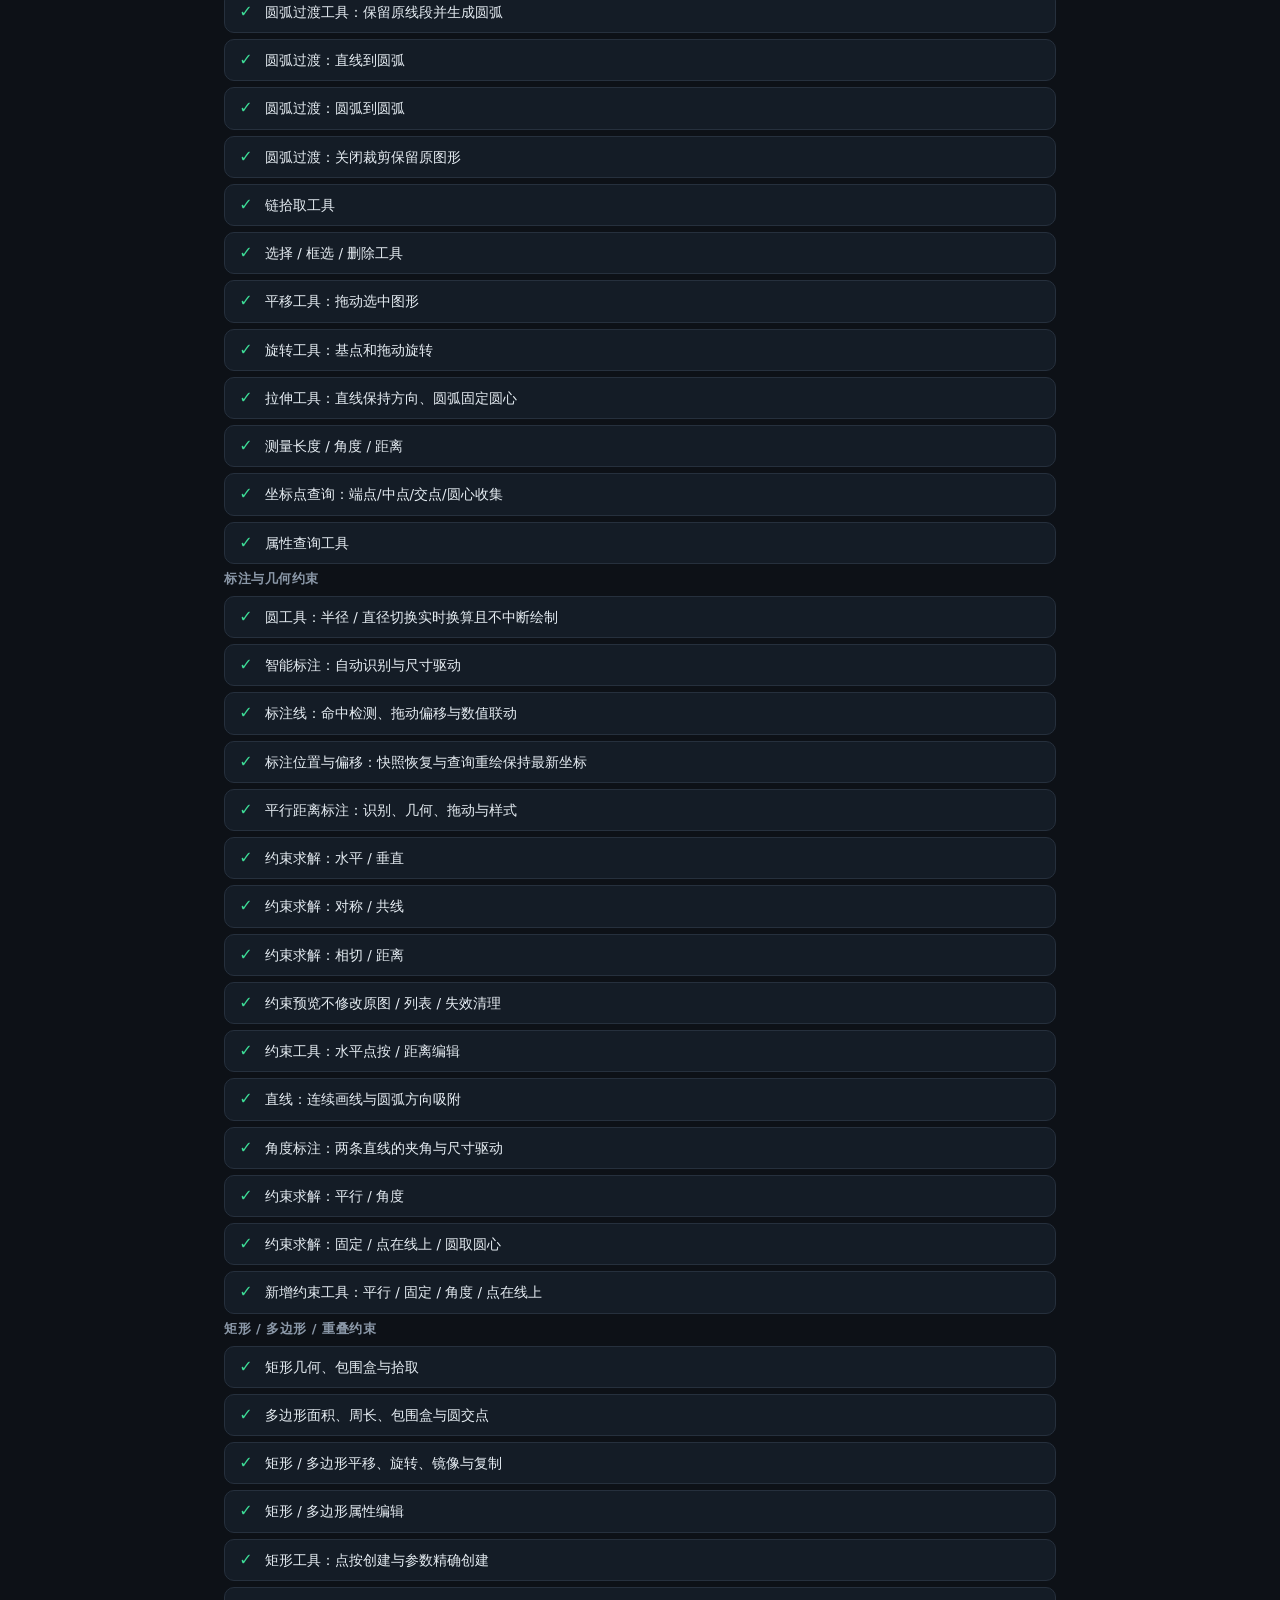
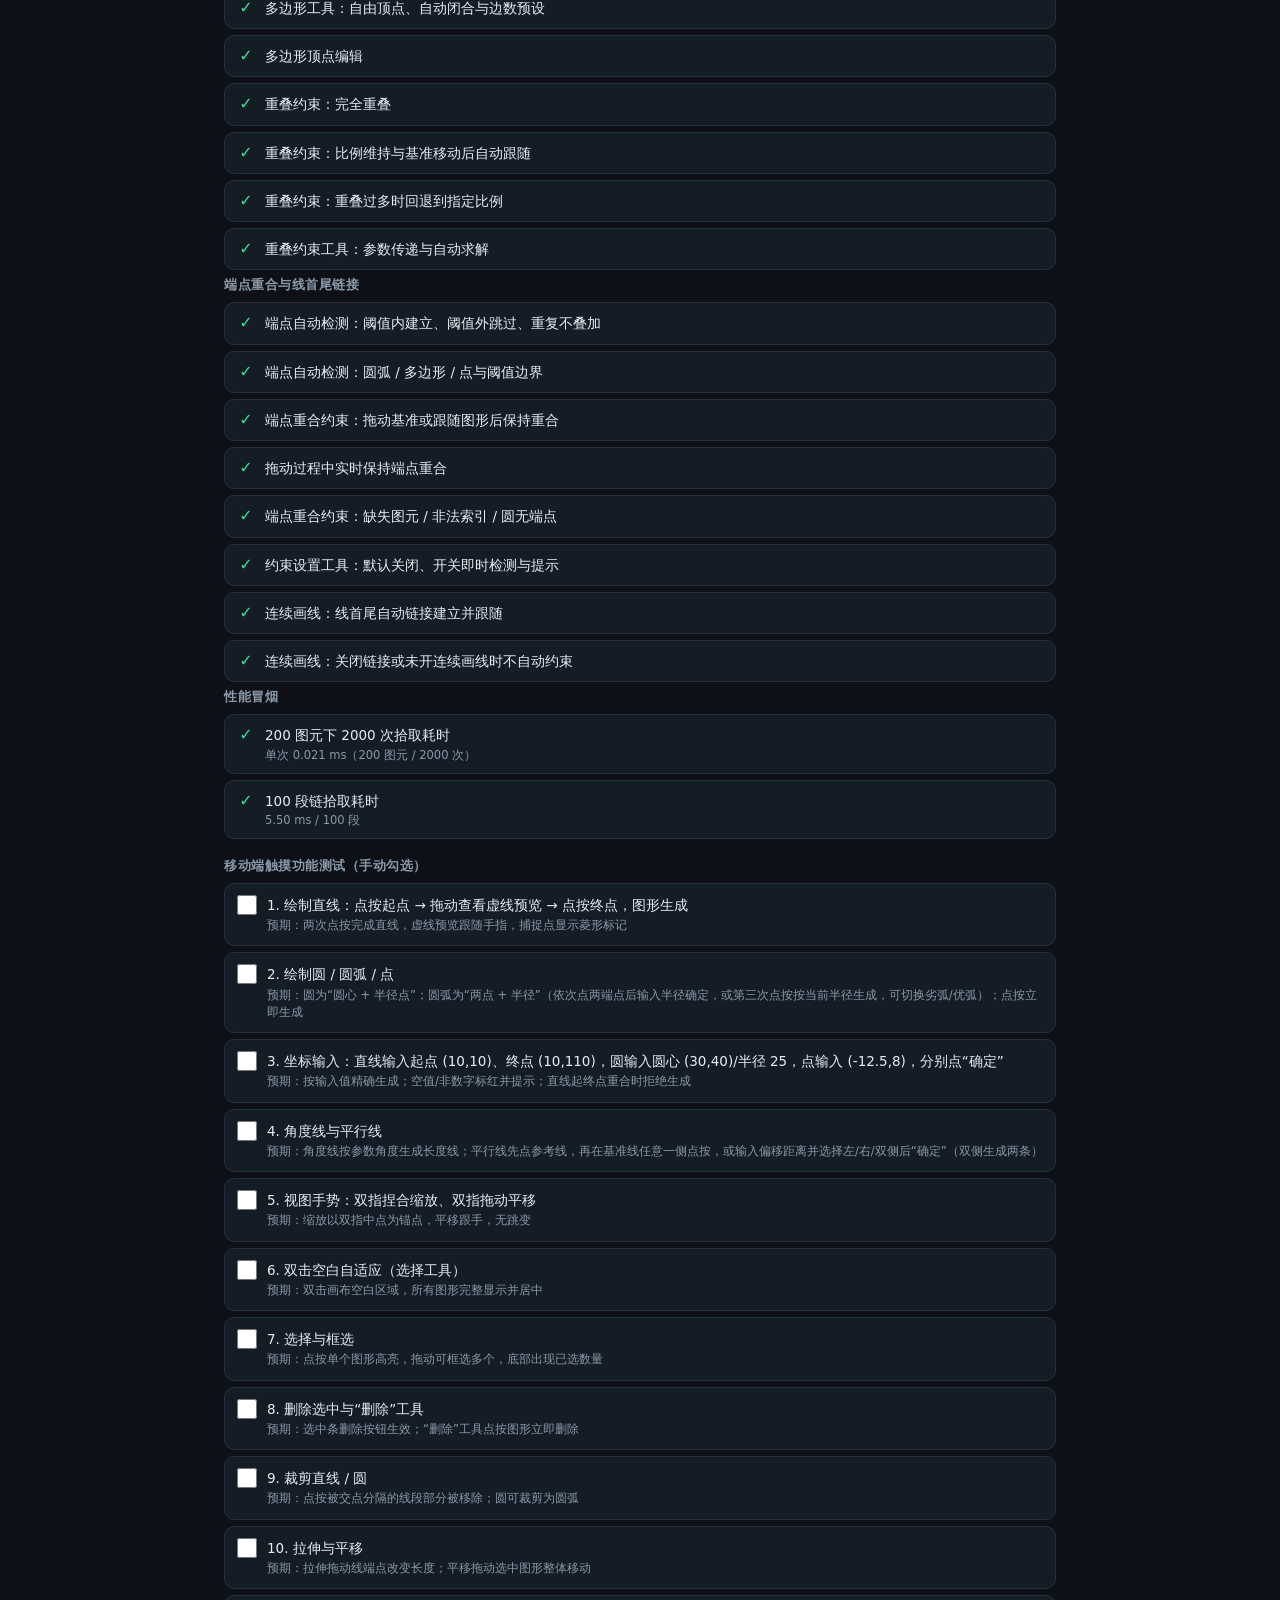
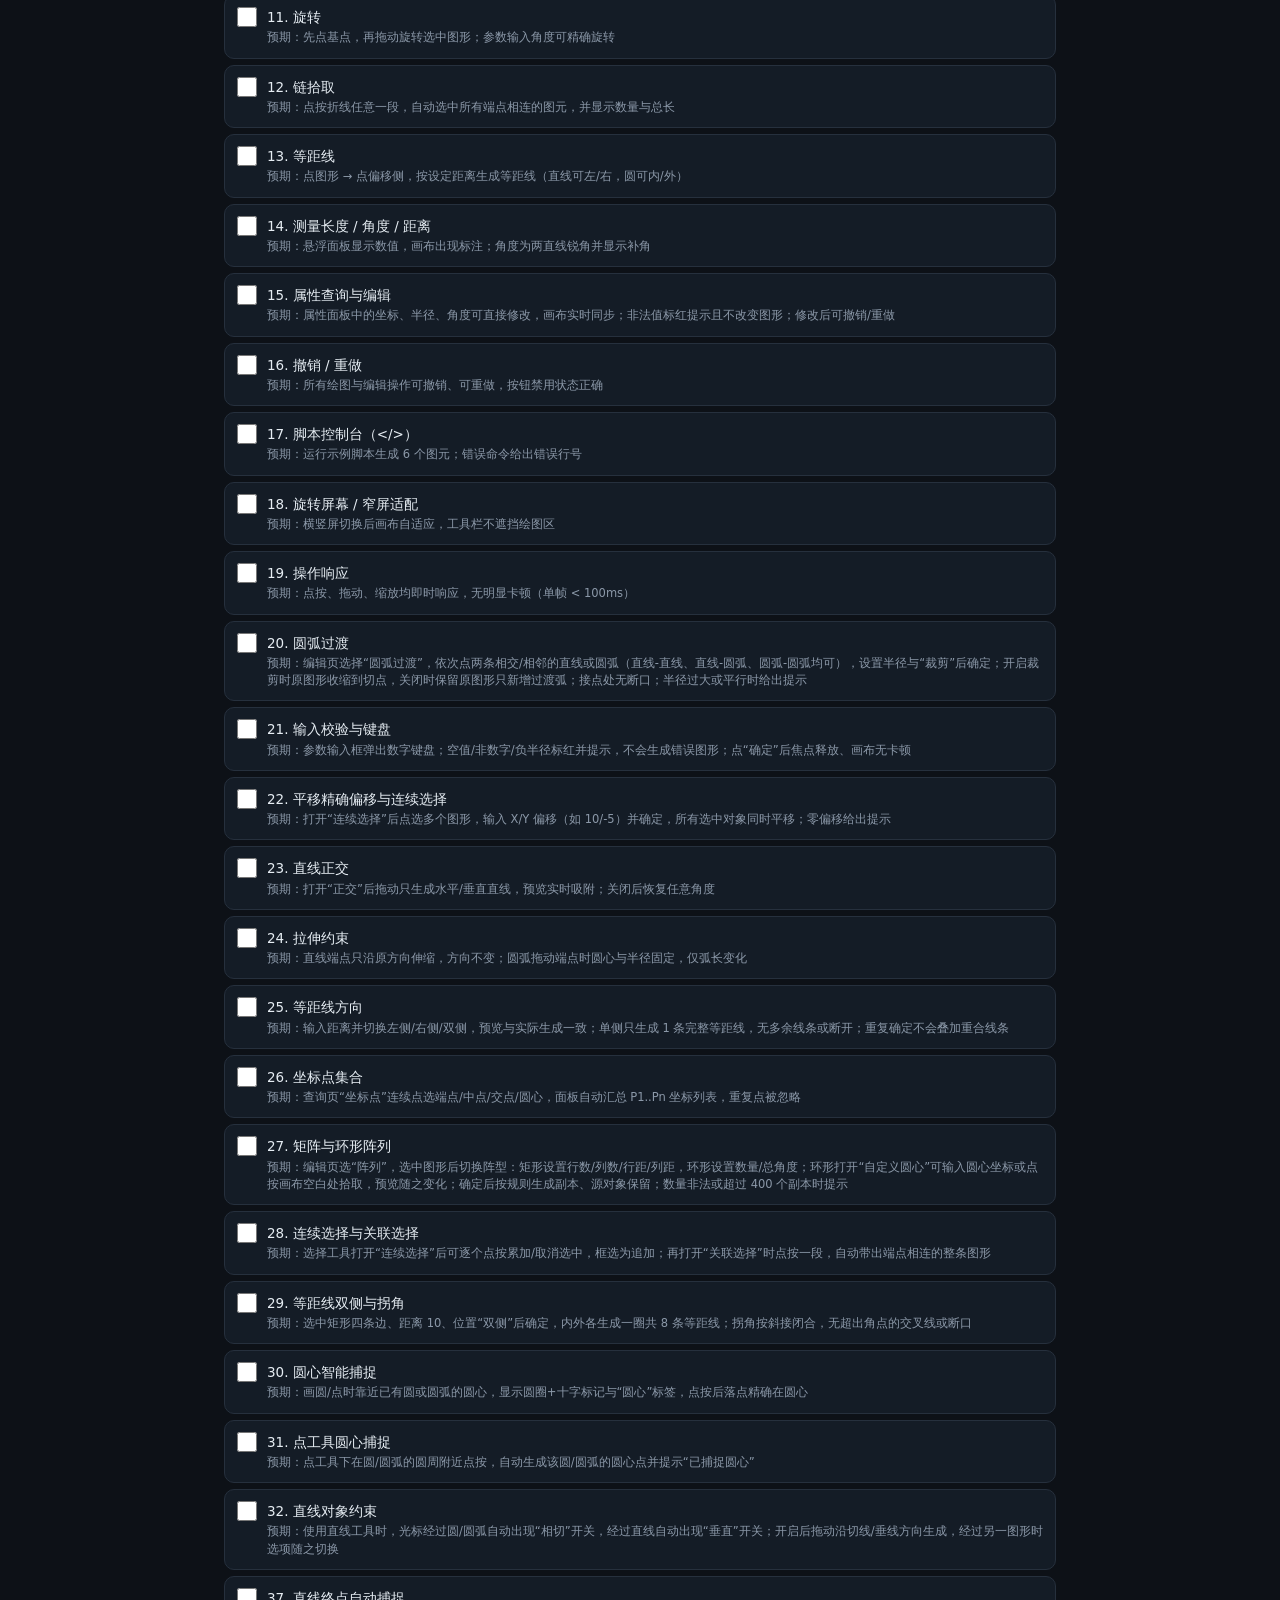
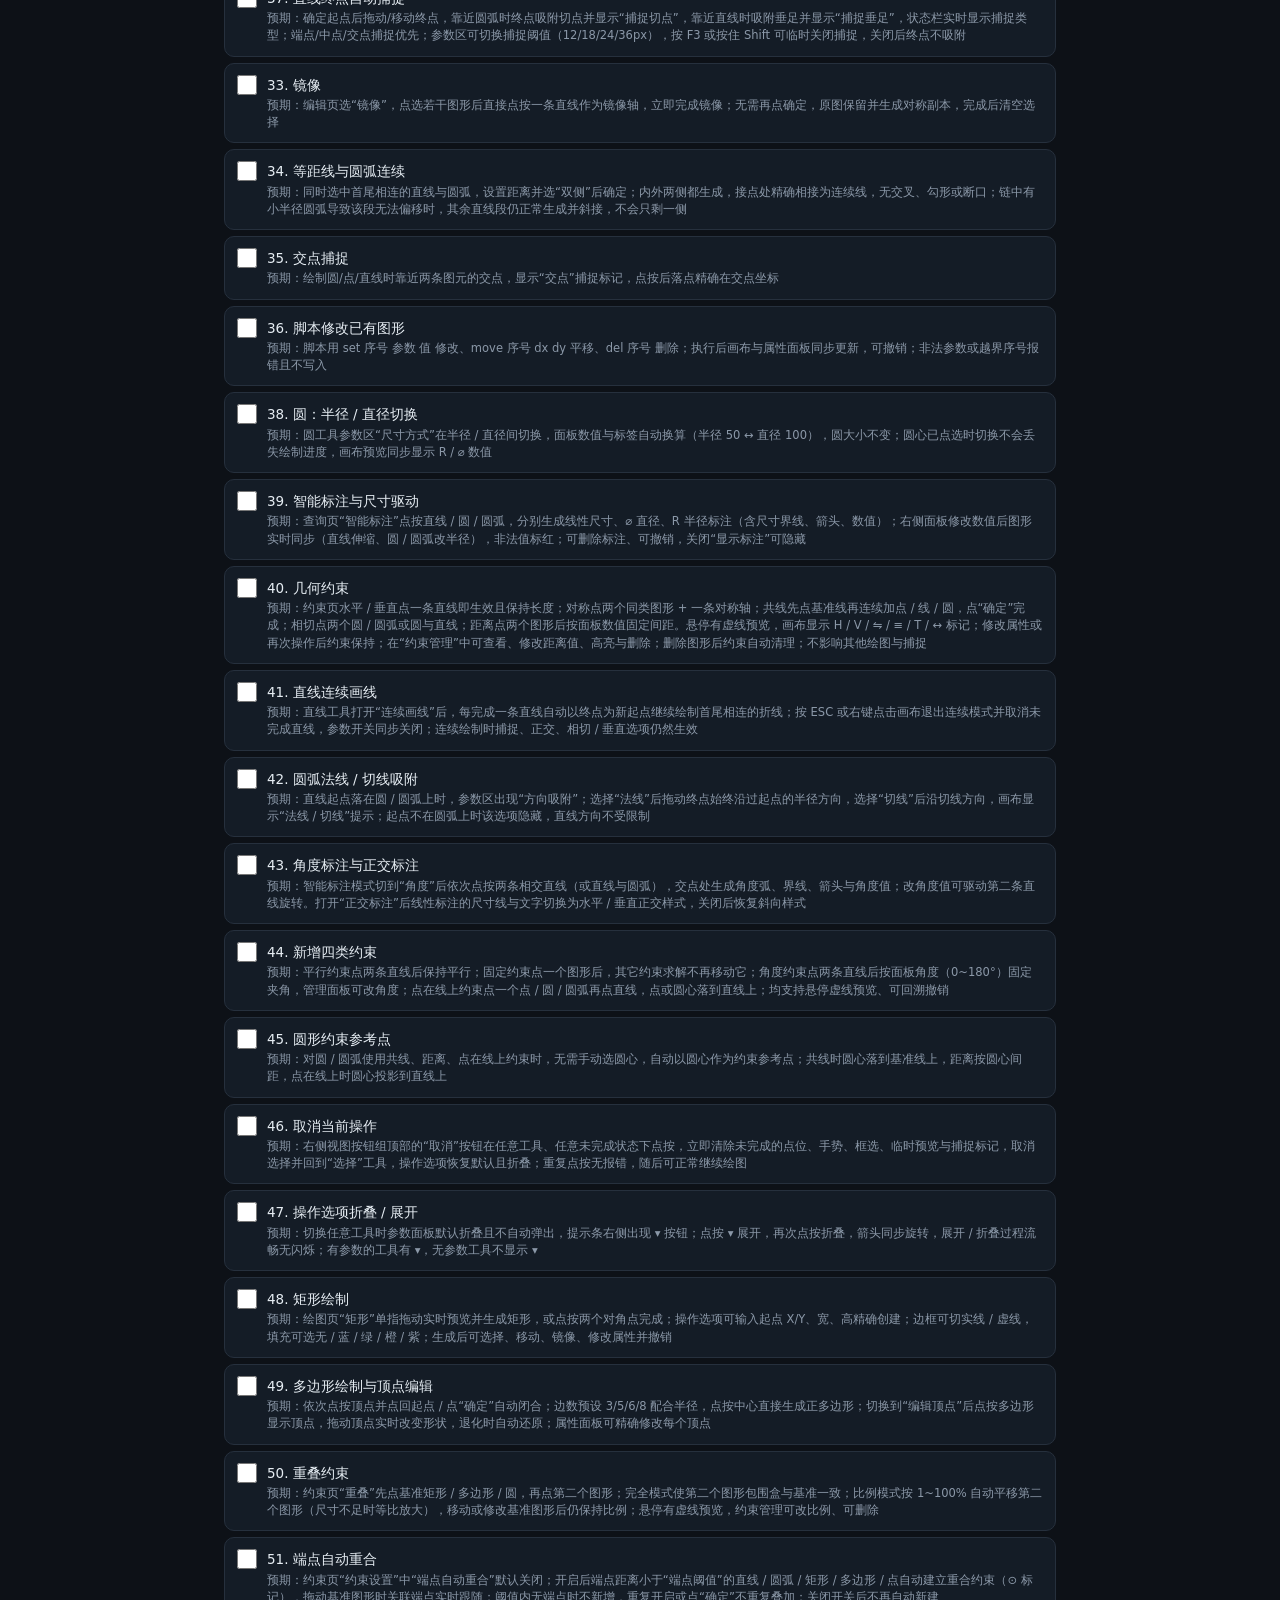
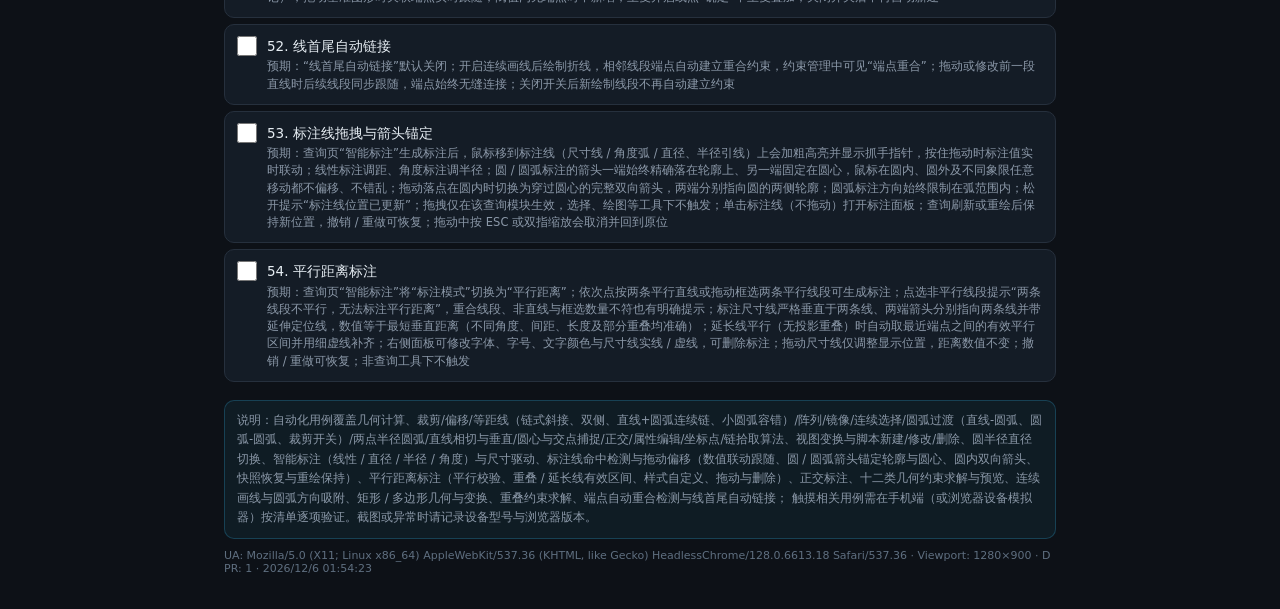
==== commit 6b2859f2: "init project" ====
--- a/test.html
+++ b/test.html
@@ -134,10 +134,27 @@
     <label><input type="checkbox"><span>34. 等距线与圆弧连续<span class="sub">预期：同时选中首尾相连的直线与圆弧，设置距离并选“双侧”后确定；内外两侧都生成，接点处精确相接为连续线，无交叉、勾形或断口；链中有小半径圆弧导致该段无法偏移时，其余直线段仍正常生成并斜接，不会只剩一侧</span></span></label>
     <label><input type="checkbox"><span>35. 交点捕捉<span class="sub">预期：绘制圆/点/直线时靠近两条图元的交点，显示“交点”捕捉标记，点按后落点精确在交点坐标</span></span></label>
     <label><input type="checkbox"><span>36. 脚本修改已有图形<span class="sub">预期：脚本用 set 序号 参数 值 修改、move 序号 dx dy 平移、del 序号 删除；执行后画布与属性面板同步更新，可撤销；非法参数或越界序号报错且不写入</span></span></label>
+    <label><input type="checkbox"><span>38. 圆：半径 / 直径切换<span class="sub">预期：圆工具参数区“尺寸方式”在半径 / 直径间切换，面板数值与标签自动换算（半径 50 ↔ 直径 100），圆大小不变；圆心已点选时切换不会丢失绘制进度，画布预览同步显示 R / ⌀ 数值</span></span></label>
+    <label><input type="checkbox"><span>39. 智能标注与尺寸驱动<span class="sub">预期：查询页“智能标注”点按直线 / 圆 / 圆弧，分别生成线性尺寸、⌀ 直径、R 半径标注（含尺寸界线、箭头、数值）；右侧面板修改数值后图形实时同步（直线伸缩、圆 / 圆弧改半径），非法值标红；可删除标注、可撤销，关闭“显示标注”可隐藏</span></span></label>
+    <label><input type="checkbox"><span>40. 几何约束<span class="sub">预期：约束页水平 / 垂直点一条直线即生效且保持长度；对称点两个同类图形 + 一条对称轴；共线先点基准线再连续加点 / 线 / 圆，点“确定”完成；相切点两个圆 / 圆弧或圆与直线；距离点两个图形后按面板数值固定间距。悬停有虚线预览，画布显示 H / V / ⇋ / ≡ / T / ↔ 标记；修改属性或再次操作后约束保持；在“约束管理”中可查看、修改距离值、高亮与删除；删除图形后约束自动清理；不影响其他绘图与捕捉</span></span></label>
+    <label><input type="checkbox"><span>41. 直线连续画线<span class="sub">预期：直线工具打开“连续画线”后，每完成一条直线自动以终点为新起点继续绘制首尾相连的折线；按 ESC 或右键点击画布退出连续模式并取消未完成直线，参数开关同步关闭；连续绘制时捕捉、正交、相切 / 垂直选项仍然生效</span></span></label>
+    <label><input type="checkbox"><span>42. 圆弧法线 / 切线吸附<span class="sub">预期：直线起点落在圆 / 圆弧上时，参数区出现“方向吸附”；选择“法线”后拖动终点始终沿过起点的半径方向，选择“切线”后沿切线方向，画布显示“法线 / 切线”提示；起点不在圆弧上时该选项隐藏，直线方向不受限制</span></span></label>
+    <label><input type="checkbox"><span>43. 角度标注与正交标注<span class="sub">预期：智能标注模式切到“角度”后依次点按两条相交直线（或直线与圆弧），交点处生成角度弧、界线、箭头与角度值；改角度值可驱动第二条直线旋转。打开“正交标注”后线性标注的尺寸线与文字切换为水平 / 垂直正交样式，关闭后恢复斜向样式</span></span></label>
+    <label><input type="checkbox"><span>44. 新增四类约束<span class="sub">预期：平行约束点两条直线后保持平行；固定约束点一个图形后，其它约束求解不再移动它；角度约束点两条直线后按面板角度（0~180°）固定夹角，管理面板可改角度；点在线上约束点一个点 / 圆 / 圆弧再点直线，点或圆心落到直线上；均支持悬停虚线预览、可回溯撤销</span></span></label>
+    <label><input type="checkbox"><span>45. 圆形约束参考点<span class="sub">预期：对圆 / 圆弧使用共线、距离、点在线上约束时，无需手动选圆心，自动以圆心作为约束参考点；共线时圆心落到基准线上，距离按圆心间距，点在线上时圆心投影到直线上</span></span></label>
+    <label><input type="checkbox"><span>46. 取消当前操作<span class="sub">预期：右侧视图按钮组顶部的“取消”按钮在任意工具、任意未完成状态下点按，立即清除未完成的点位、手势、框选、临时预览与捕捉标记，取消选择并回到“选择”工具，操作选项恢复默认且折叠；重复点按无报错，随后可正常继续绘图</span></span></label>
+    <label><input type="checkbox"><span>47. 操作选项折叠 / 展开<span class="sub">预期：切换任意工具时参数面板默认折叠且不自动弹出，提示条右侧出现 ▾ 按钮；点按 ▾ 展开，再次点按折叠，箭头同步旋转，展开 / 折叠过程流畅无闪烁；有参数的工具有 ▾，无参数工具不显示 ▾</span></span></label>
+    <label><input type="checkbox"><span>48. 矩形绘制<span class="sub">预期：绘图页“矩形”单指拖动实时预览并生成矩形，或点按两个对角点完成；操作选项可输入起点 X/Y、宽、高精确创建；边框可切实线 / 虚线，填充可选无 / 蓝 / 绿 / 橙 / 紫；生成后可选择、移动、镜像、修改属性并撤销</span></span></label>
+    <label><input type="checkbox"><span>49. 多边形绘制与顶点编辑<span class="sub">预期：依次点按顶点并点回起点 / 点“确定”自动闭合；边数预设 3/5/6/8 配合半径，点按中心直接生成正多边形；切换到“编辑顶点”后点按多边形显示顶点，拖动顶点实时改变形状，退化时自动还原；属性面板可精确修改每个顶点</span></span></label>
+    <label><input type="checkbox"><span>50. 重叠约束<span class="sub">预期：约束页“重叠”先点基准矩形 / 多边形 / 圆，再点第二个图形；完全模式使第二个图形包围盒与基准一致；比例模式按 1~100% 自动平移第二个图形（尺寸不足时等比放大），移动或修改基准图形后仍保持比例；悬停有虚线预览，约束管理可改比例、可删除</span></span></label>
+    <label><input type="checkbox"><span>51. 端点自动重合<span class="sub">预期：约束页“约束设置”中“端点自动重合”默认关闭；开启后端点距离小于“端点阈值”的直线 / 圆弧 / 矩形 / 多边形 / 点自动建立重合约束（⊙ 标记），拖动基准图形时关联端点实时跟随；阈值内无端点时不新增，重复开启或点“确定”不重复叠加；关闭开关后不再自动新建</span></span></label>
+    <label><input type="checkbox"><span>52. 线首尾自动链接<span class="sub">预期：“线首尾自动链接”默认关闭；开启连续画线后绘制折线，相邻线段端点自动建立重合约束，约束管理中可见“端点重合”；拖动或修改前一段直线时后续线段同步跟随，端点始终无缝连接；关闭开关后新绘制线段不再自动建立约束</span></span></label>
+    <label><input type="checkbox"><span>53. 标注线拖拽与箭头锚定<span class="sub">预期：查询页“智能标注”生成标注后，鼠标移到标注线（尺寸线 / 角度弧 / 直径、半径引线）上会加粗高亮并显示抓手指针，按住拖动时标注值实时联动；线性标注调距、角度标注调半径；圆 / 圆弧标注的箭头一端始终精确落在轮廓上、另一端固定在圆心，鼠标在圆内、圆外及不同象限任意移动都不偏移、不错乱；拖动落点在圆内时切换为穿过圆心的完整双向箭头，两端分别指向圆的两侧轮廓；圆弧标注方向始终限制在弧范围内；松开提示“标注线位置已更新”；拖拽仅在该查询模块生效，选择、绘图等工具下不触发；单击标注线（不拖动）打开标注面板；查询刷新或重绘后保持新位置，撤销 / 重做可恢复；拖动中按 ESC 或双指缩放会取消并回到原位</span></span></label>
+    <label><input type="checkbox"><span>54. 平行距离标注<span class="sub">预期：查询页“智能标注”将“标注模式”切换为“平行距离”；依次点按两条平行直线或拖动框选两条平行线段可生成标注；点选非平行线段提示“两条线段不平行，无法标注平行距离”，重合线段、非直线与框选数量不符也有明确提示；标注尺寸线严格垂直于两条线、两端箭头分别指向两条线并带延伸定位线，数值等于最短垂直距离（不同角度、间距、长度及部分重叠均准确）；延长线平行（无投影重叠）时自动取最近端点之间的有效平行区间并用细虚线补齐；右侧面板可修改字体、字号、文字颜色与尺寸线实线 / 虚线，可删除标注；拖动尺寸线仅调整显示位置，距离数值不变；撤销 / 重做可恢复；非查询工具下不触发</span></span></label>
   </section>
 
   <div class="note">
-    说明：自动化用例覆盖几何计算、裁剪/偏移/等距线（链式斜接、双侧、直线+圆弧连续链、小圆弧容错）/阵列/镜像/连续选择/圆弧过渡（直线-圆弧、圆弧-圆弧、裁剪开关）/两点半径圆弧/直线相切与垂直/圆心与交点捕捉/正交/属性编辑/坐标点/链拾取算法、视图变换与脚本新建/修改/删除；
+    说明：自动化用例覆盖几何计算、裁剪/偏移/等距线（链式斜接、双侧、直线+圆弧连续链、小圆弧容错）/阵列/镜像/连续选择/圆弧过渡（直线-圆弧、圆弧-圆弧、裁剪开关）/两点半径圆弧/直线相切与垂直/圆心与交点捕捉/正交/属性编辑/坐标点/链拾取算法、视图变换与脚本新建/修改/删除、圆半径直径切换、智能标注（线性 / 直径 / 半径 / 角度）与尺寸驱动、标注线命中检测与拖动偏移（数值联动跟随、圆 / 圆弧箭头锚定轮廓与圆心、圆内双向箭头、快照恢复与重绘保持）、平行距离标注（平行校验、重叠 / 延长线有效区间、样式自定义、拖动与删除）、正交标注、十二类几何约束求解与预览、连续画线与圆弧方向吸附、矩形 / 多边形几何与变换、重叠约束求解、端点自动重合检测与线首尾自动链接；
     触摸相关用例需在手机端（或浏览器设备模拟器）按清单逐项验证。截图或异常时请记录设备型号与浏览器版本。
   </div>
   <div class="env" id="env"></div>
@@ -147,6 +164,7 @@
 <script src="js/model.js"></script>
 <script src="js/view.js"></script>
 <script src="js/script.js"></script>
+<script src="js/constraints.js"></script>
 <script src="js/tools.js"></script>
 <script src="js/tests.js"></script>
 <script>
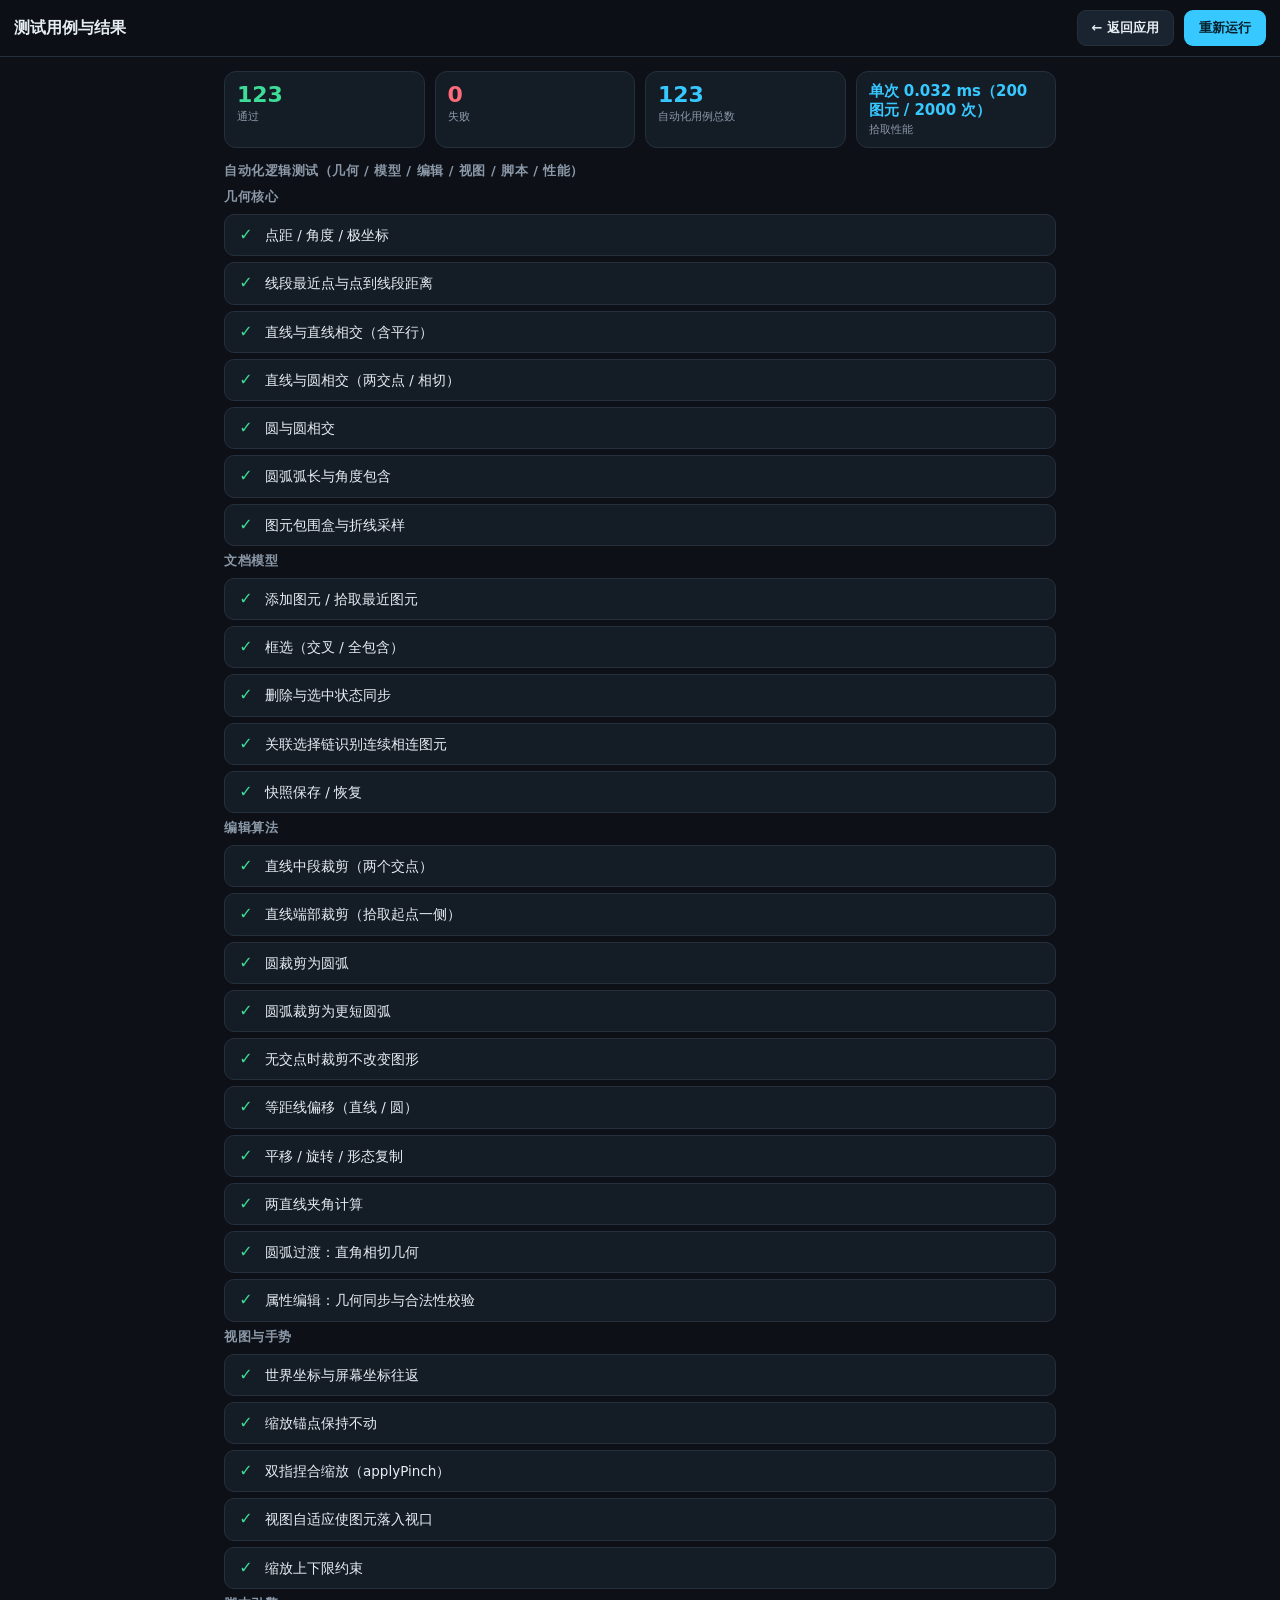
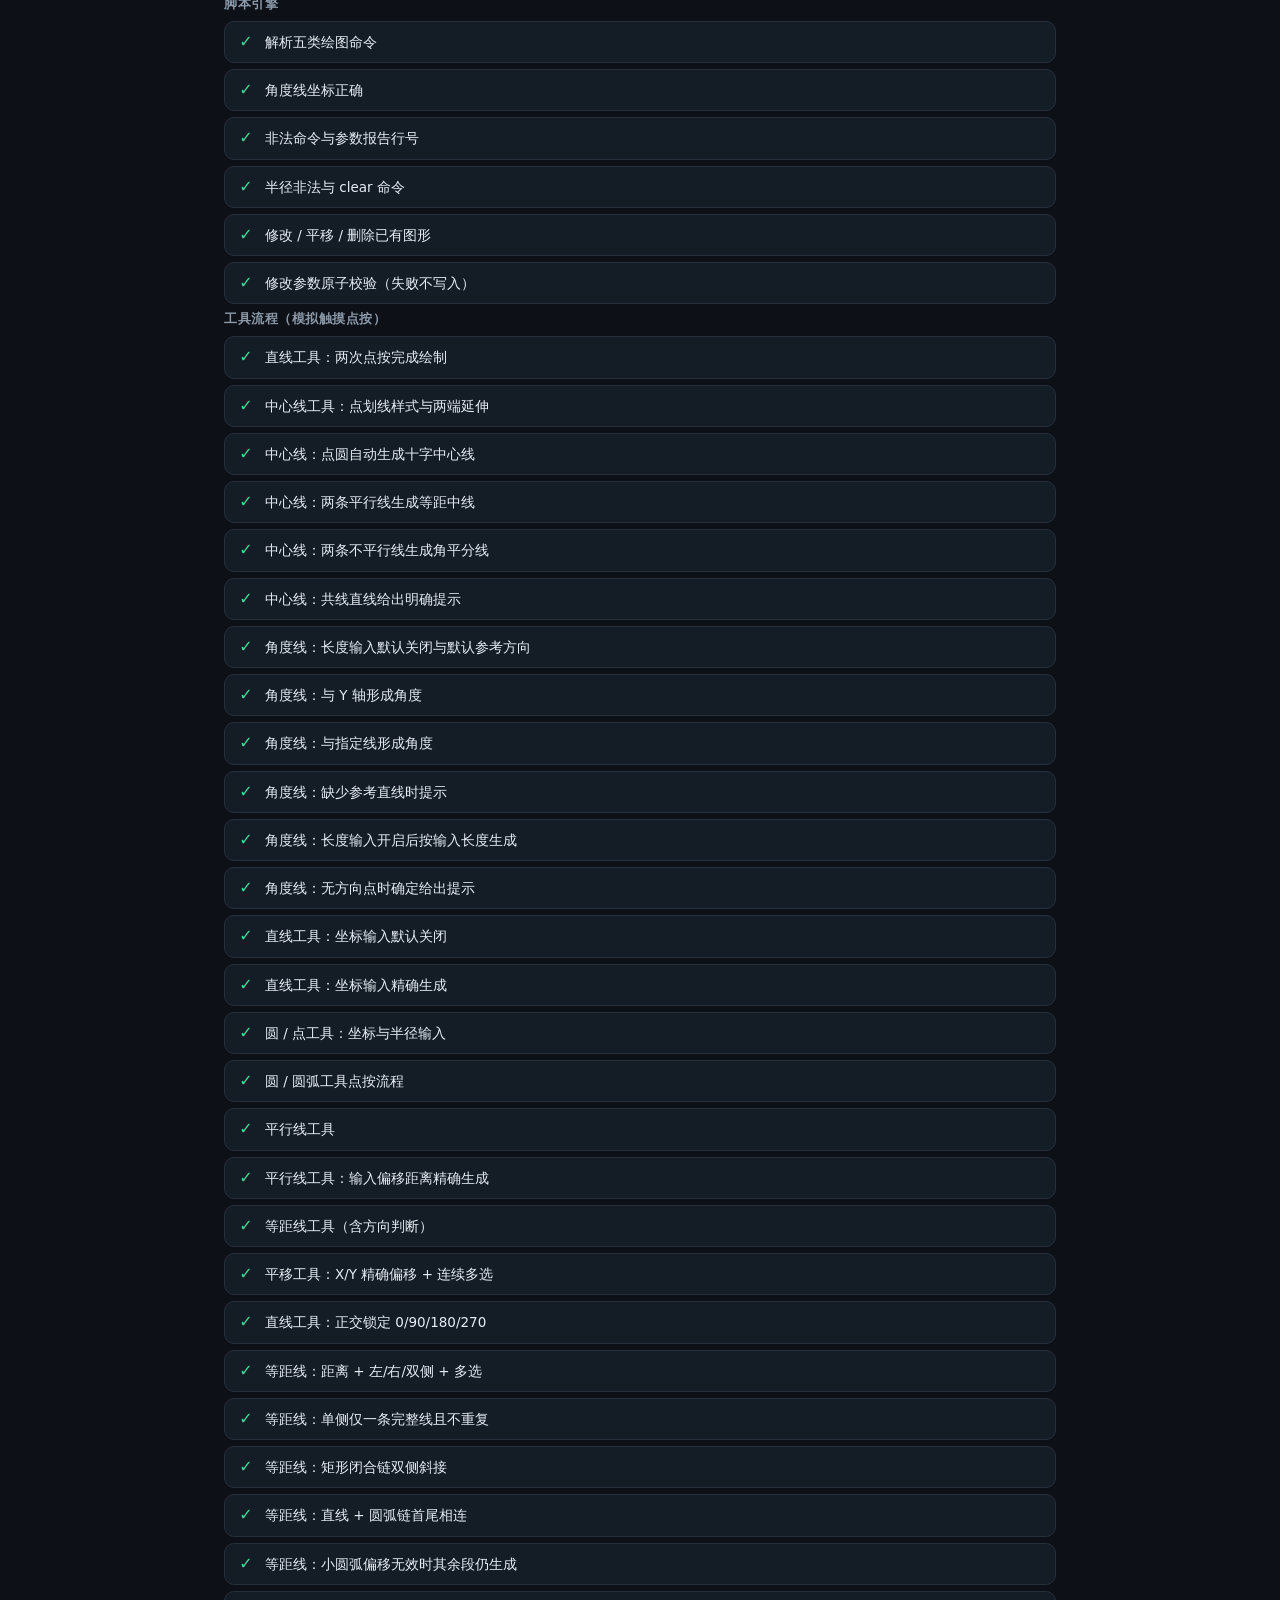
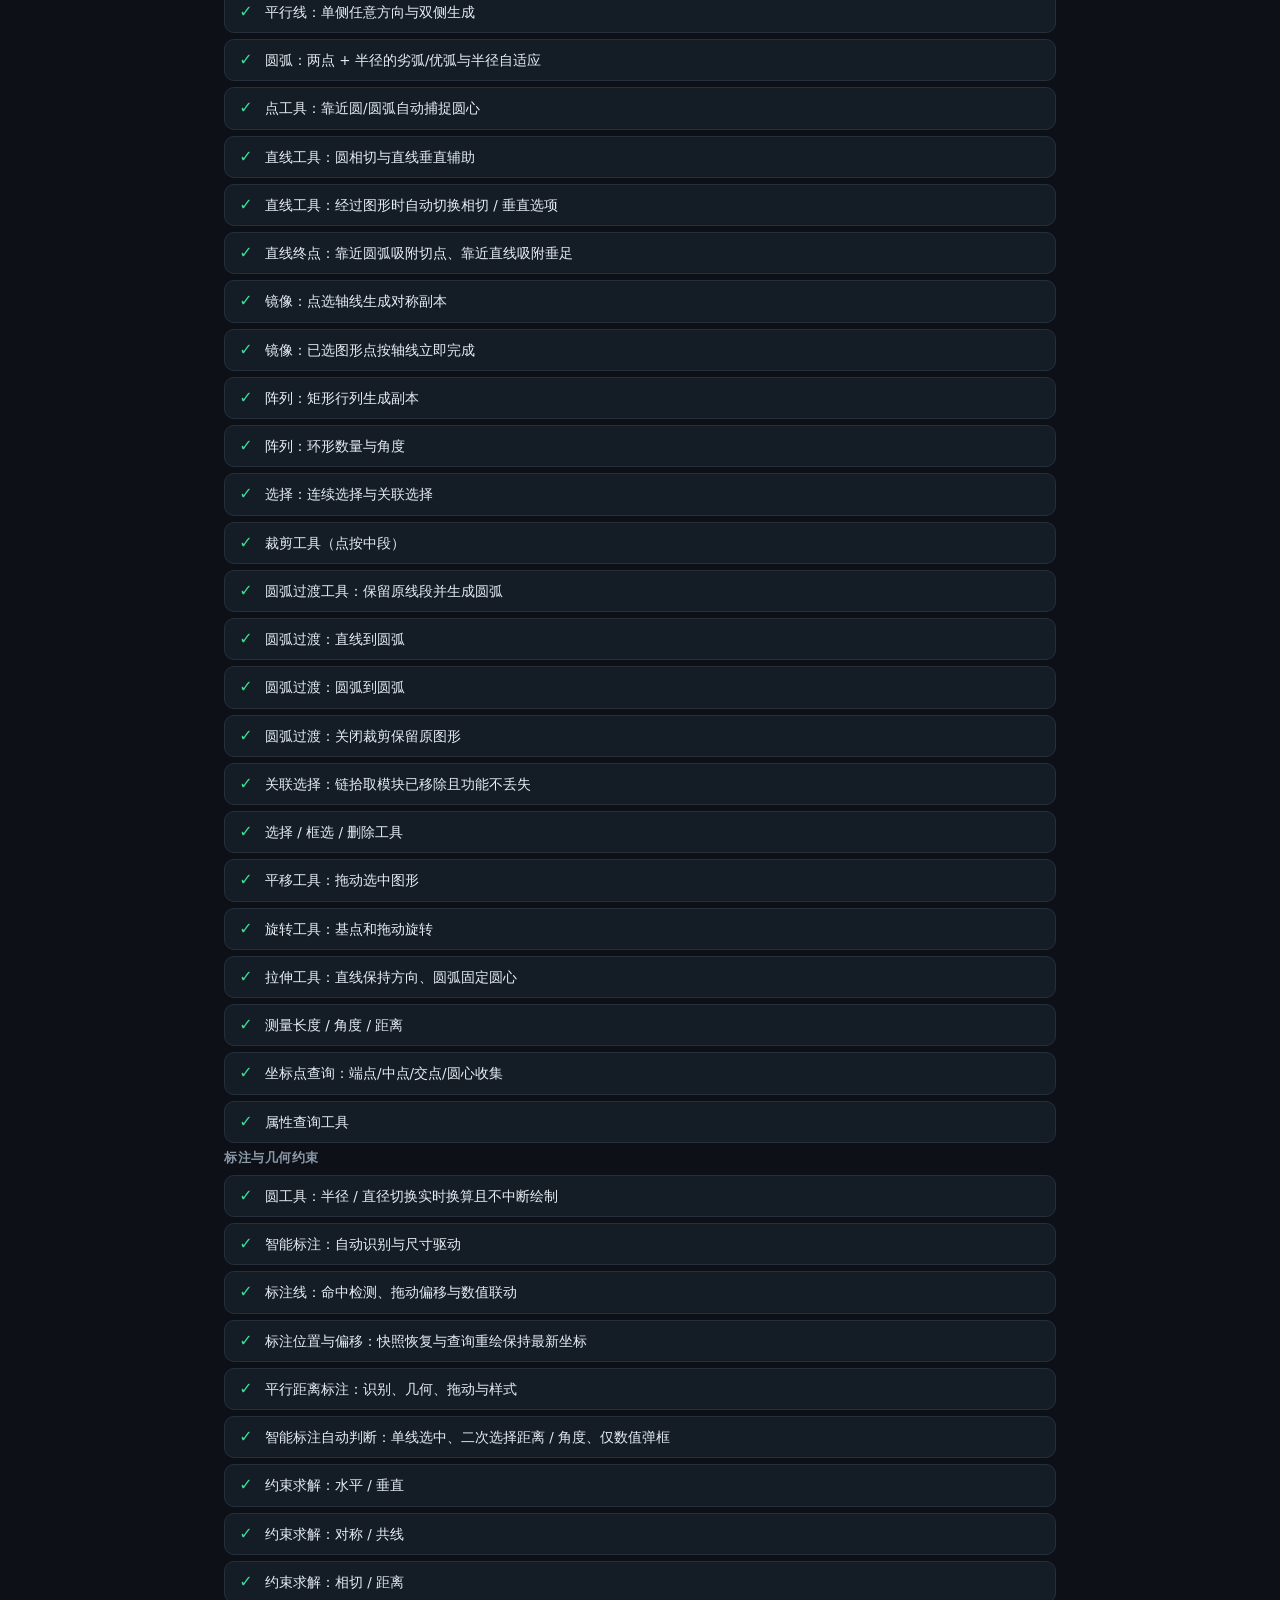
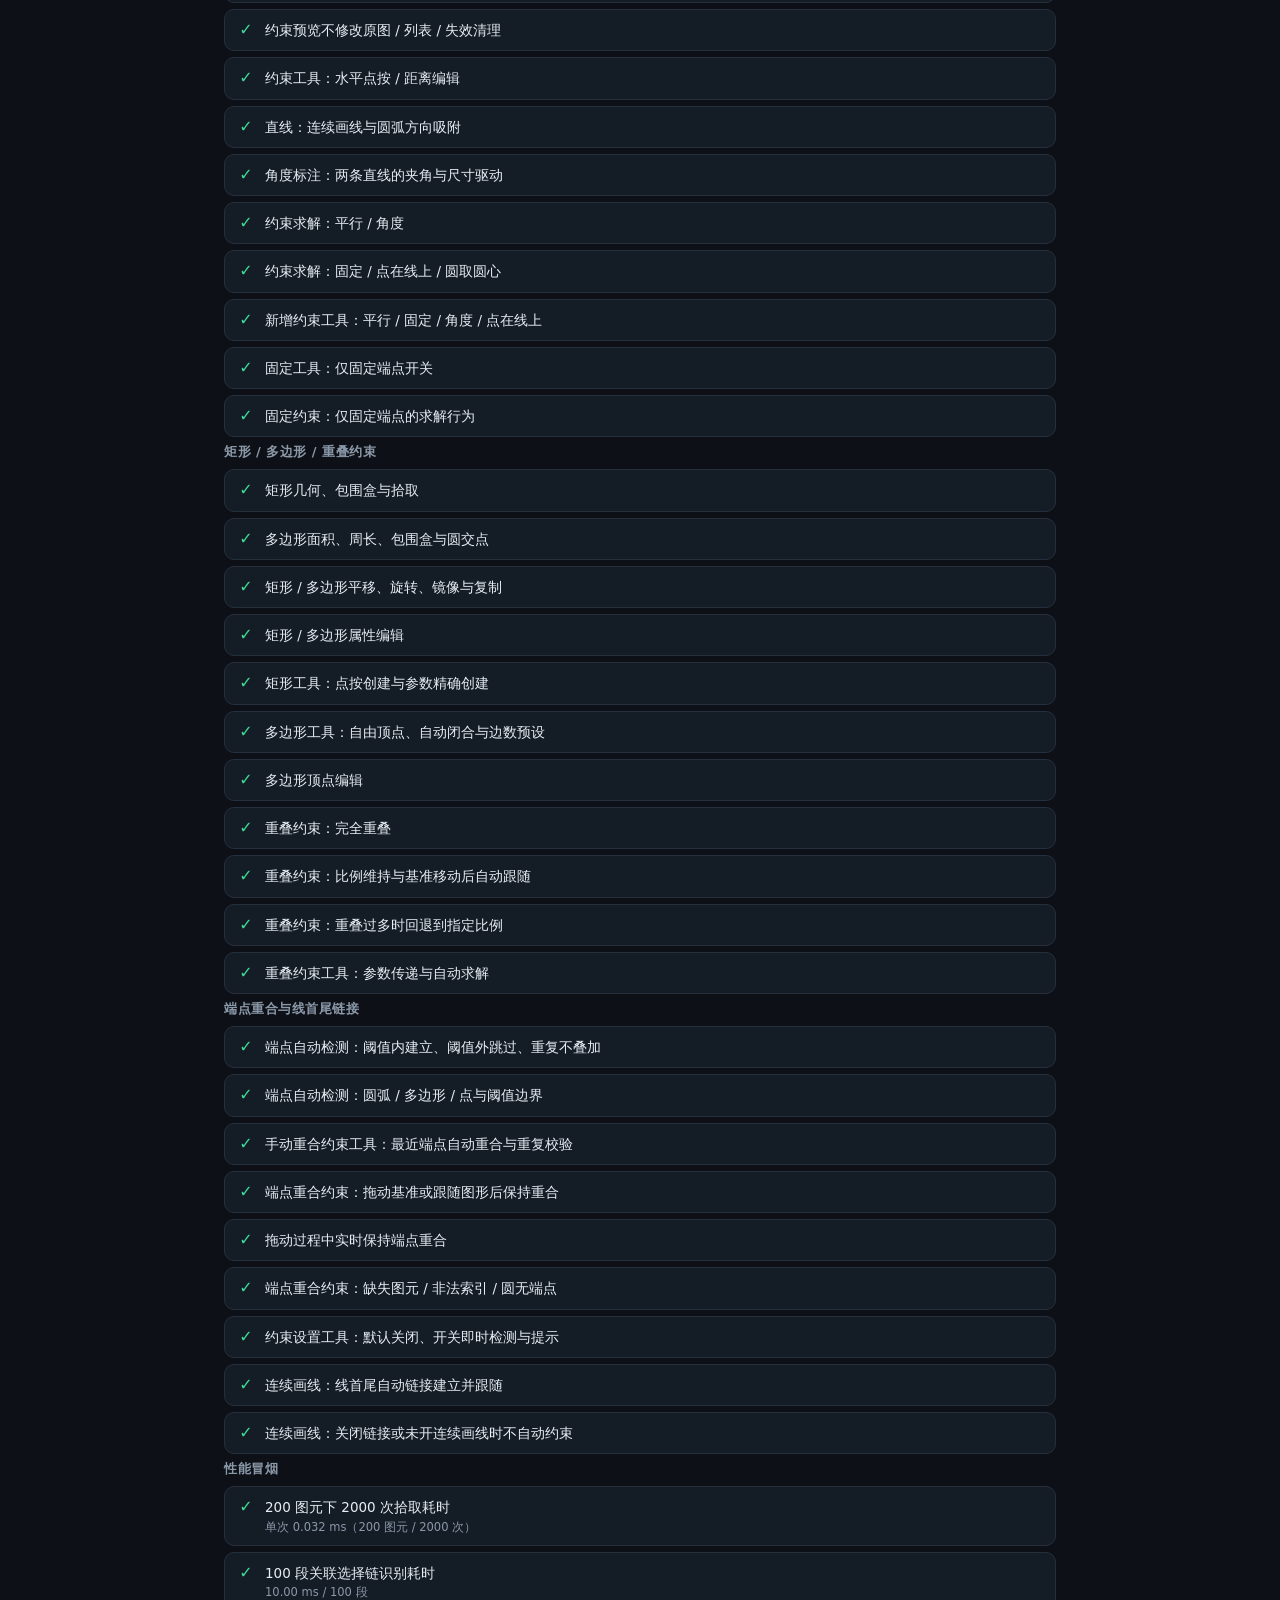
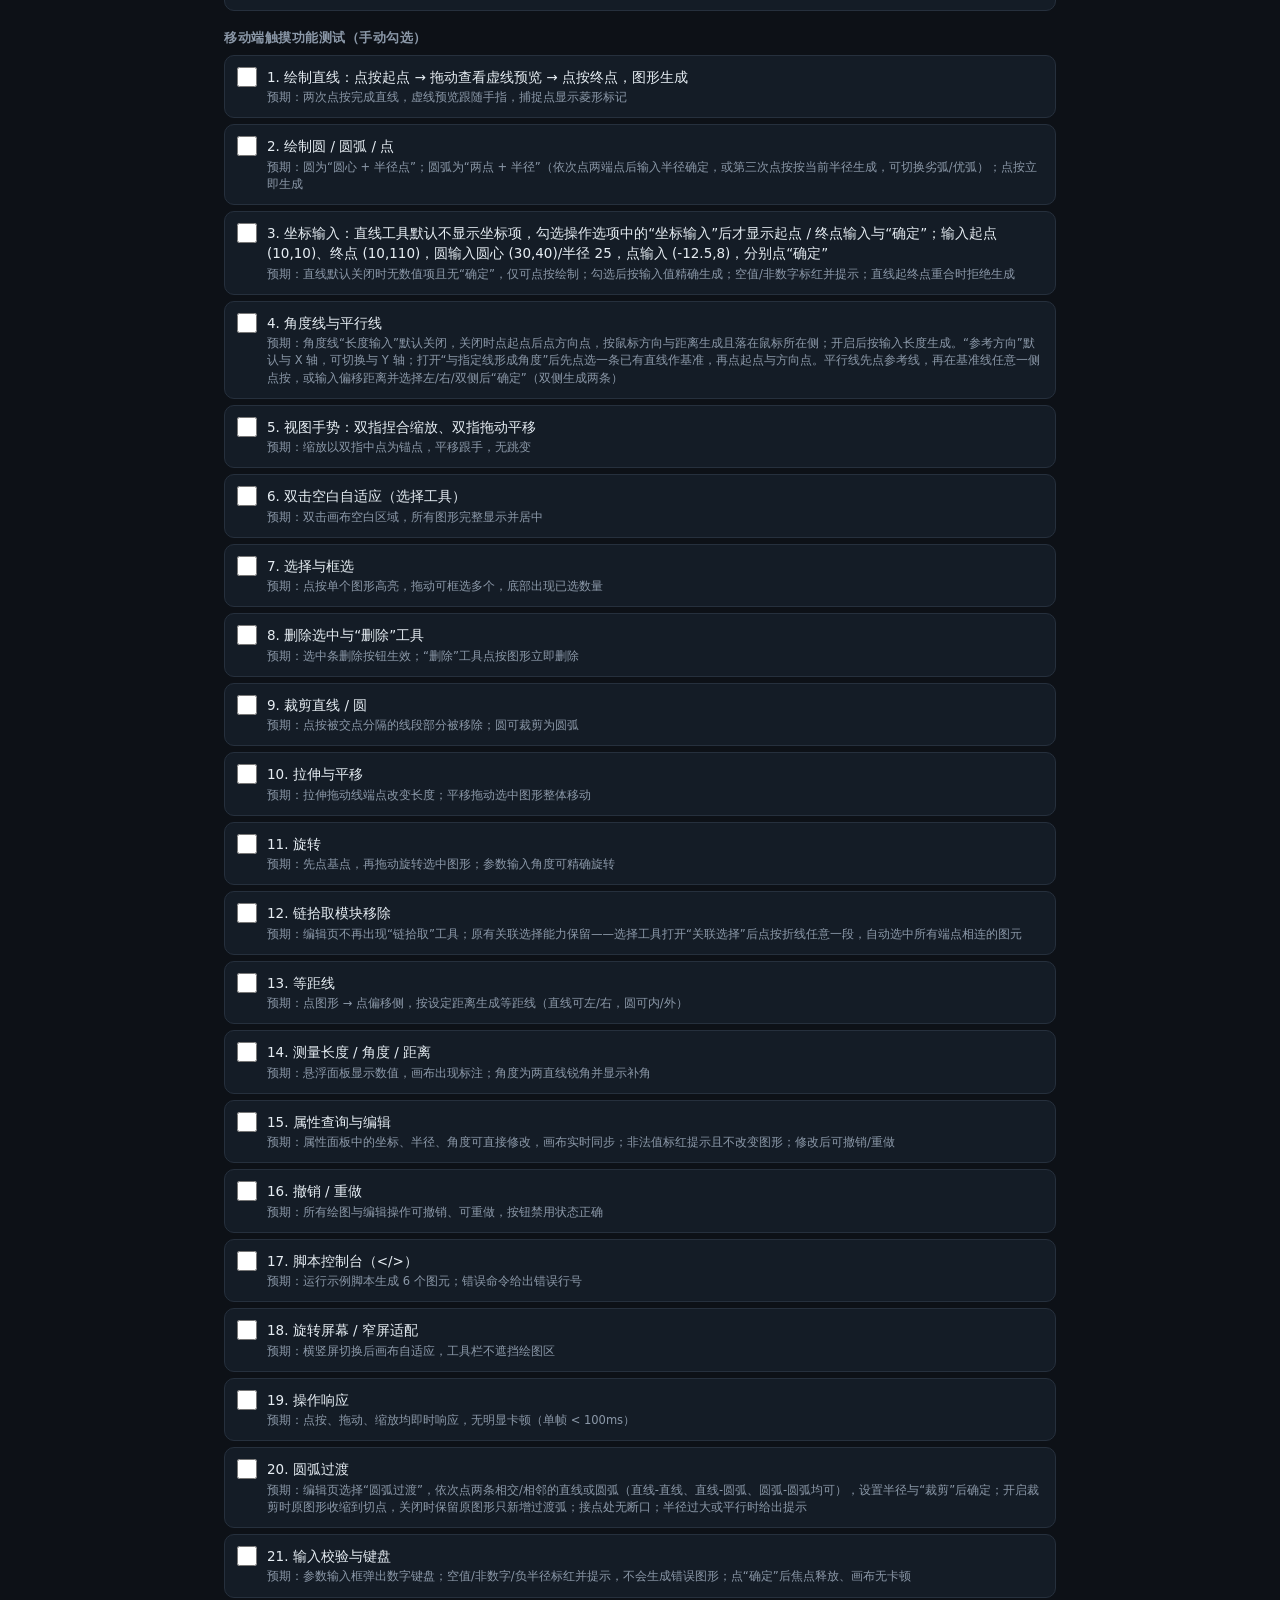
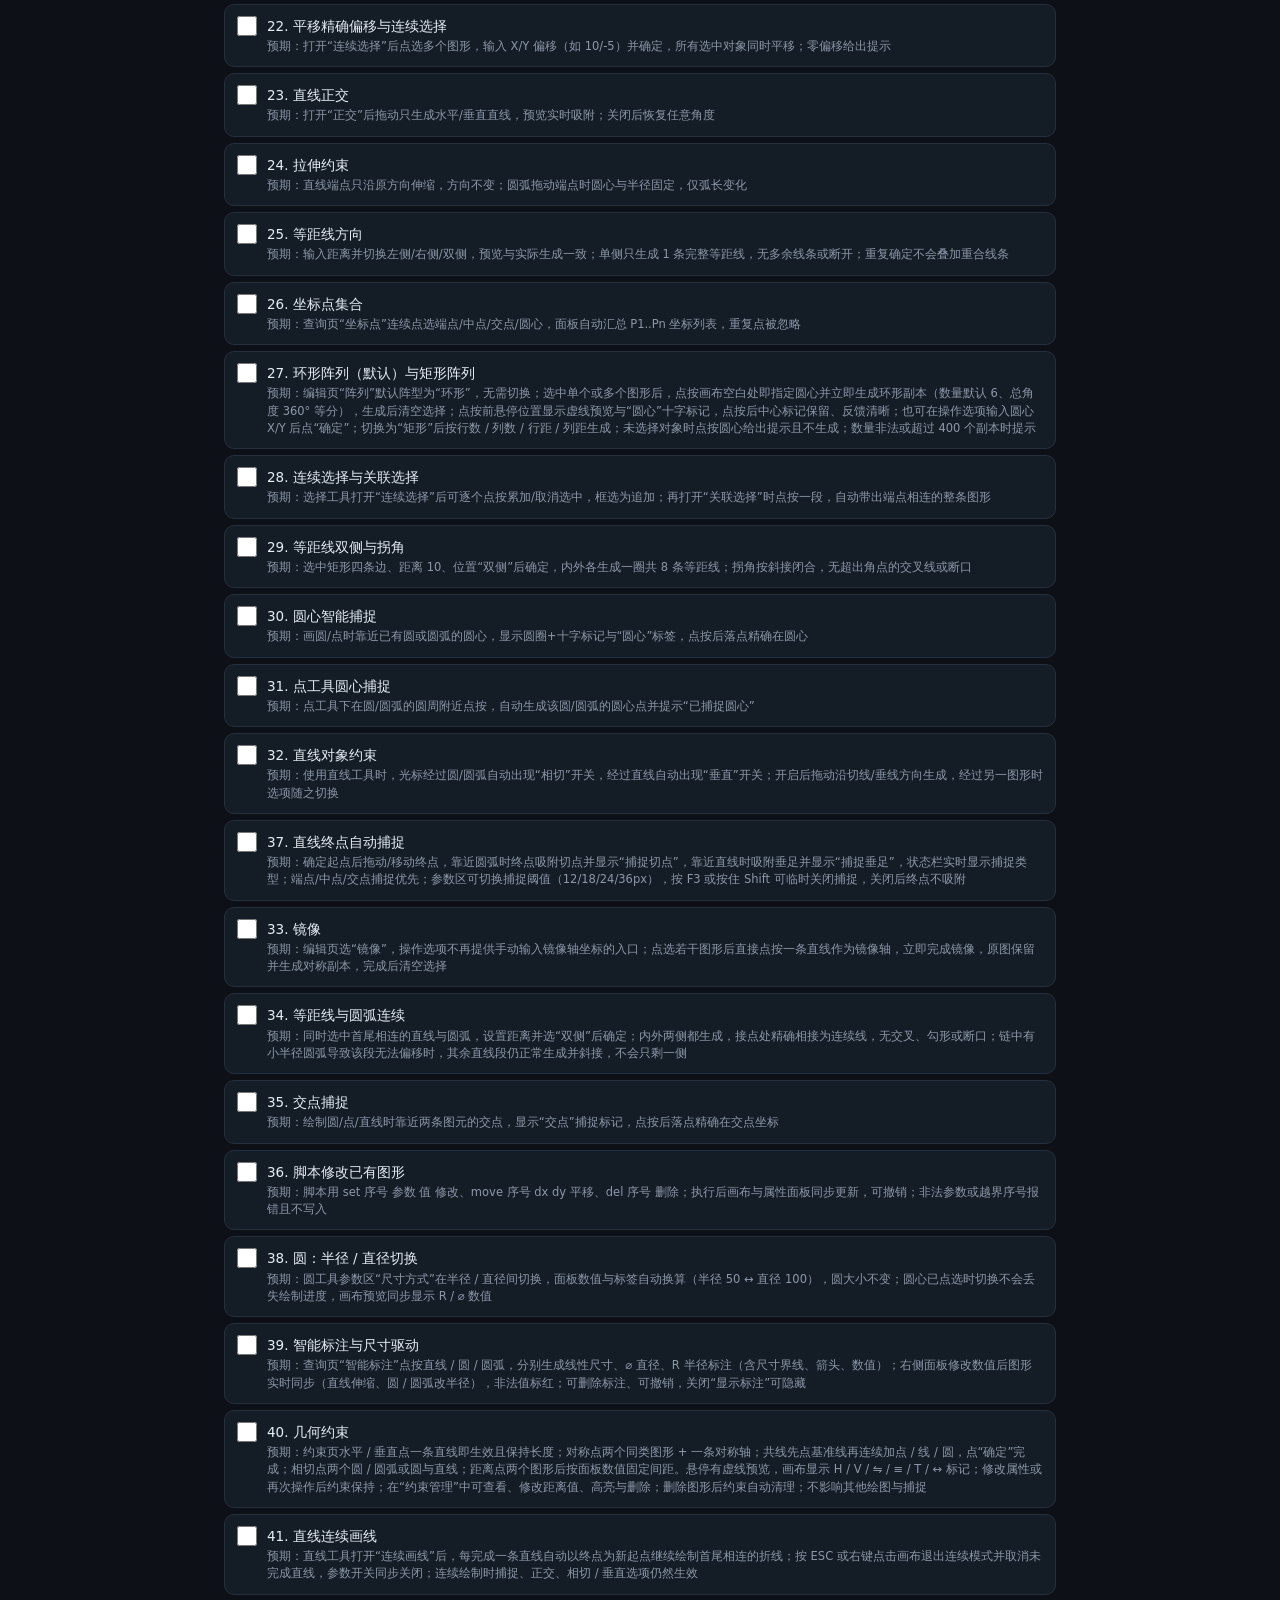
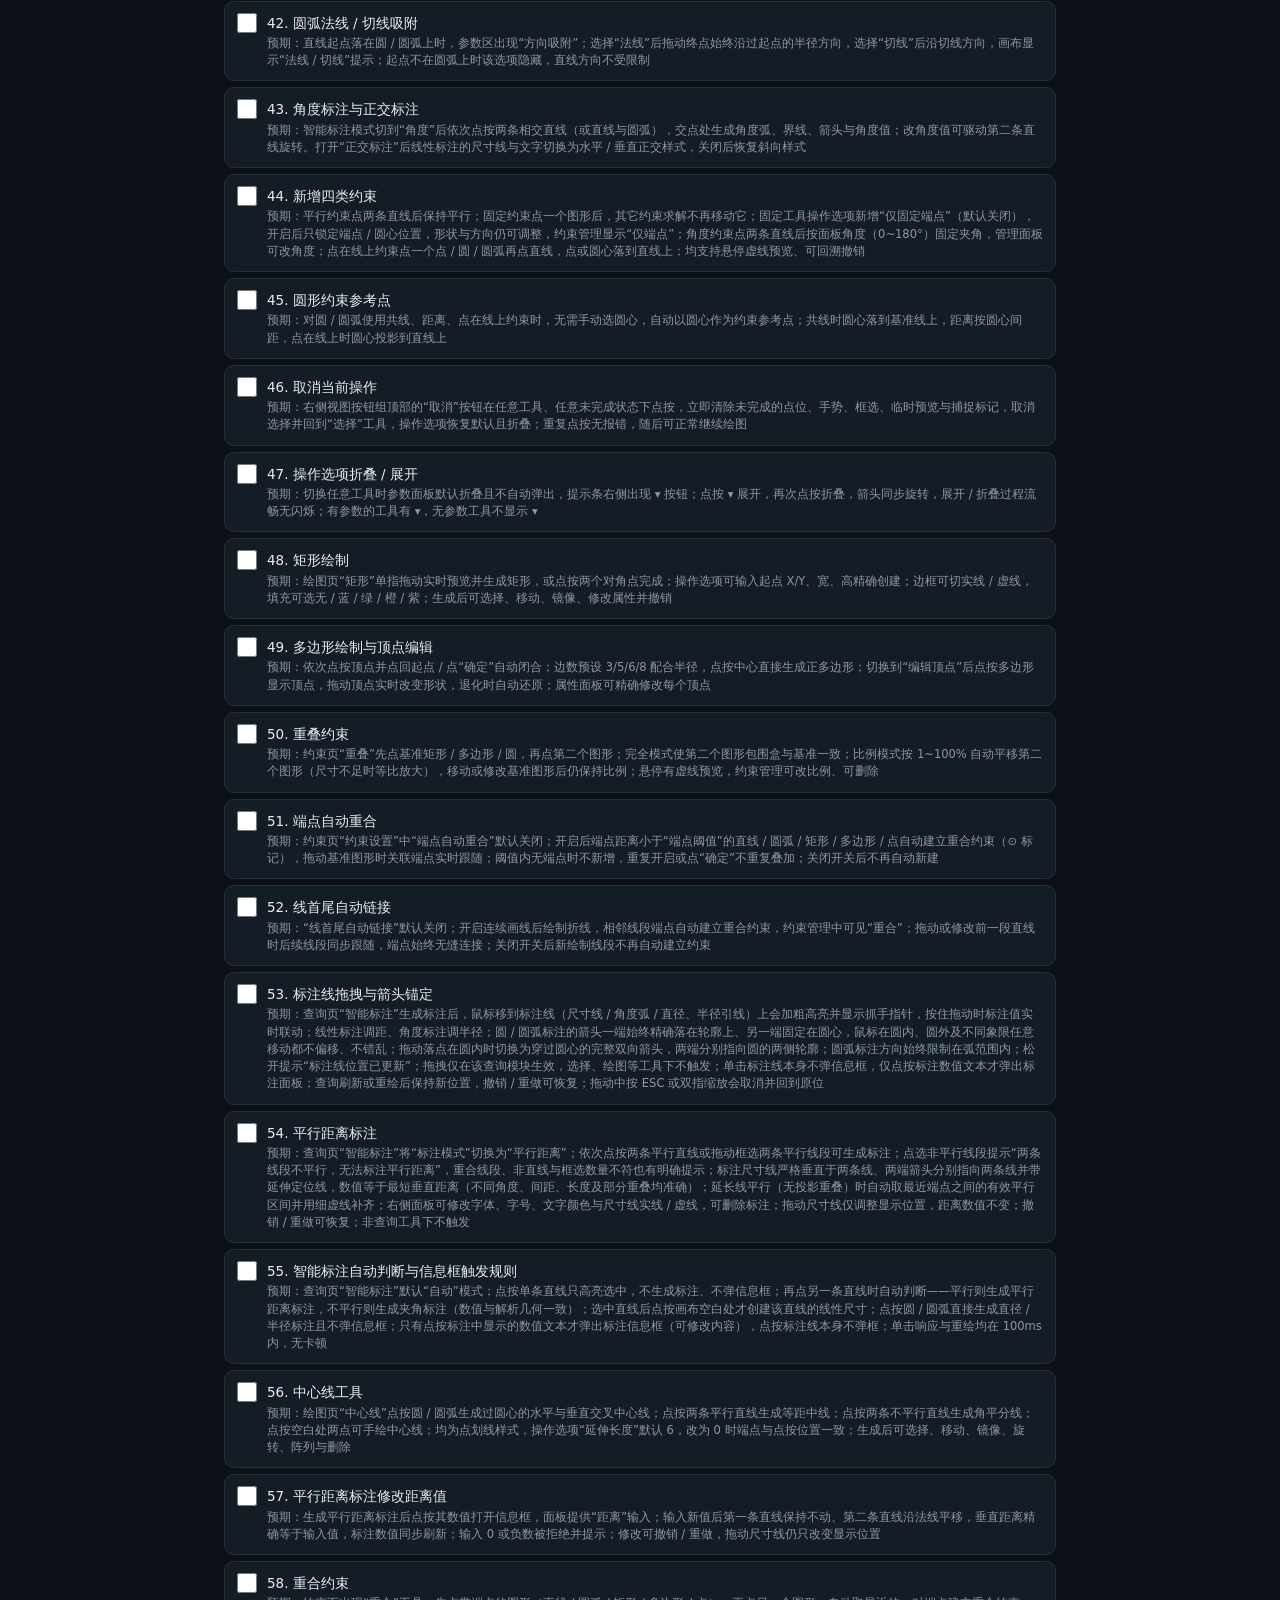
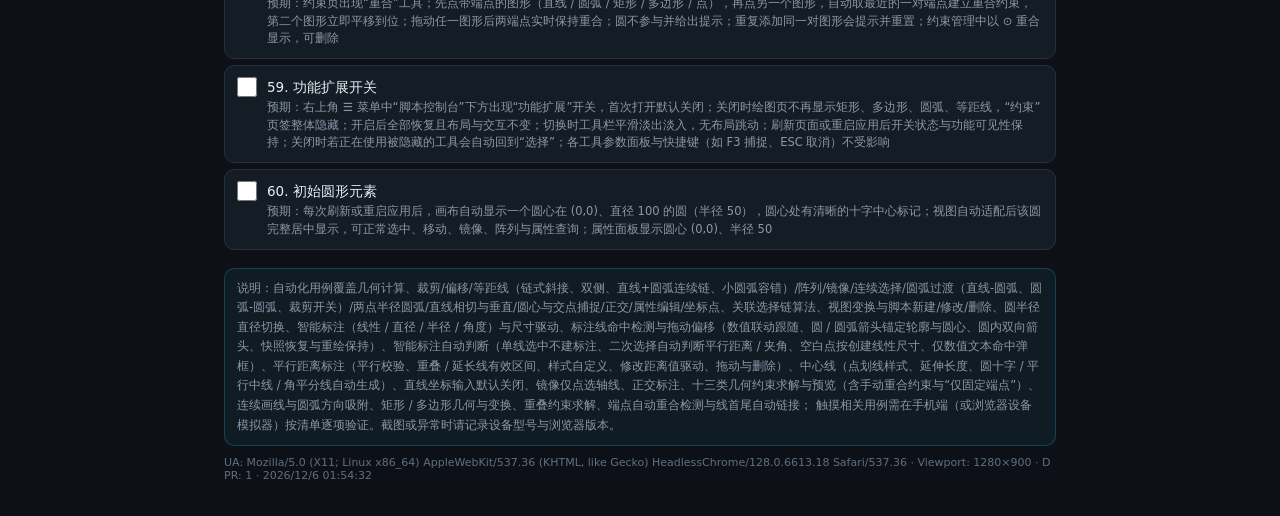
==== commit e4d11016: "init project" ====
--- a/test.html
+++ b/test.html
@@ -99,8 +99,8 @@
     <h2>移动端触摸功能测试（手动勾选）</h2>
     <label><input type="checkbox"><span>1. 绘制直线：点按起点 → 拖动查看虚线预览 → 点按终点，图形生成<span class="sub">预期：两次点按完成直线，虚线预览跟随手指，捕捉点显示菱形标记</span></span></label>
     <label><input type="checkbox"><span>2. 绘制圆 / 圆弧 / 点<span class="sub">预期：圆为“圆心 + 半径点”；圆弧为“两点 + 半径”（依次点两端点后输入半径确定，或第三次点按按当前半径生成，可切换劣弧/优弧）；点按立即生成</span></span></label>
-    <label><input type="checkbox"><span>3. 坐标输入：直线输入起点 (10,10)、终点 (10,110)，圆输入圆心 (30,40)/半径 25，点输入 (-12.5,8)，分别点“确定”<span class="sub">预期：按输入值精确生成；空值/非数字标红并提示；直线起终点重合时拒绝生成</span></span></label>
-    <label><input type="checkbox"><span>4. 角度线与平行线<span class="sub">预期：角度线按参数角度生成长度线；平行线先点参考线，再在基准线任意一侧点按，或输入偏移距离并选择左/右/双侧后“确定”（双侧生成两条）</span></span></label>
+    <label><input type="checkbox"><span>3. 坐标输入：直线工具默认不显示坐标项，勾选操作选项中的“坐标输入”后才显示起点 / 终点输入与“确定”；输入起点 (10,10)、终点 (10,110)，圆输入圆心 (30,40)/半径 25，点输入 (-12.5,8)，分别点“确定”<span class="sub">预期：直线默认关闭时无数值项且无“确定”，仅可点按绘制；勾选后按输入值精确生成；空值/非数字标红并提示；直线起终点重合时拒绝生成</span></span></label>
+    <label><input type="checkbox"><span>4. 角度线与平行线<span class="sub">预期：角度线“长度输入”默认关闭，关闭时点起点后点方向点，按鼠标方向与距离生成且落在鼠标所在侧；开启后按输入长度生成。“参考方向”默认与 X 轴，可切换与 Y 轴；打开“与指定线形成角度”后先点选一条已有直线作基准，再点起点与方向点。平行线先点参考线，再在基准线任意一侧点按，或输入偏移距离并选择左/右/双侧后“确定”（双侧生成两条）</span></span></label>
     <label><input type="checkbox"><span>5. 视图手势：双指捏合缩放、双指拖动平移<span class="sub">预期：缩放以双指中点为锚点，平移跟手，无跳变</span></span></label>
     <label><input type="checkbox"><span>6. 双击空白自适应（选择工具）<span class="sub">预期：双击画布空白区域，所有图形完整显示并居中</span></span></label>
     <label><input type="checkbox"><span>7. 选择与框选<span class="sub">预期：点按单个图形高亮，拖动可框选多个，底部出现已选数量</span></span></label>
@@ -108,7 +108,7 @@
     <label><input type="checkbox"><span>9. 裁剪直线 / 圆<span class="sub">预期：点按被交点分隔的线段部分被移除；圆可裁剪为圆弧</span></span></label>
     <label><input type="checkbox"><span>10. 拉伸与平移<span class="sub">预期：拉伸拖动线端点改变长度；平移拖动选中图形整体移动</span></span></label>
     <label><input type="checkbox"><span>11. 旋转<span class="sub">预期：先点基点，再拖动旋转选中图形；参数输入角度可精确旋转</span></span></label>
-    <label><input type="checkbox"><span>12. 链拾取<span class="sub">预期：点按折线任意一段，自动选中所有端点相连的图元，并显示数量与总长</span></span></label>
+    <label><input type="checkbox"><span>12. 链拾取模块移除<span class="sub">预期：编辑页不再出现“链拾取”工具；原有关联选择能力保留——选择工具打开“关联选择”后点按折线任意一段，自动选中所有端点相连的图元</span></span></label>
     <label><input type="checkbox"><span>13. 等距线<span class="sub">预期：点图形 → 点偏移侧，按设定距离生成等距线（直线可左/右，圆可内/外）</span></span></label>
     <label><input type="checkbox"><span>14. 测量长度 / 角度 / 距离<span class="sub">预期：悬浮面板显示数值，画布出现标注；角度为两直线锐角并显示补角</span></span></label>
     <label><input type="checkbox"><span>15. 属性查询与编辑<span class="sub">预期：属性面板中的坐标、半径、角度可直接修改，画布实时同步；非法值标红提示且不改变图形；修改后可撤销/重做</span></span></label>
@@ -123,14 +123,14 @@
     <label><input type="checkbox"><span>24. 拉伸约束<span class="sub">预期：直线端点只沿原方向伸缩，方向不变；圆弧拖动端点时圆心与半径固定，仅弧长变化</span></span></label>
     <label><input type="checkbox"><span>25. 等距线方向<span class="sub">预期：输入距离并切换左侧/右侧/双侧，预览与实际生成一致；单侧只生成 1 条完整等距线，无多余线条或断开；重复确定不会叠加重合线条</span></span></label>
     <label><input type="checkbox"><span>26. 坐标点集合<span class="sub">预期：查询页“坐标点”连续点选端点/中点/交点/圆心，面板自动汇总 P1..Pn 坐标列表，重复点被忽略</span></span></label>
-    <label><input type="checkbox"><span>27. 矩阵与环形阵列<span class="sub">预期：编辑页选“阵列”，选中图形后切换阵型：矩形设置行数/列数/行距/列距，环形设置数量/总角度；环形打开“自定义圆心”可输入圆心坐标或点按画布空白处拾取，预览随之变化；确定后按规则生成副本、源对象保留；数量非法或超过 400 个副本时提示</span></span></label>
+    <label><input type="checkbox"><span>27. 环形阵列（默认）与矩形阵列<span class="sub">预期：编辑页“阵列”默认阵型为“环形”，无需切换；选中单个或多个图形后，点按画布空白处即指定圆心并立即生成环形副本（数量默认 6、总角度 360° 等分），生成后清空选择；点按前悬停位置显示虚线预览与“圆心”十字标记，点按后中心标记保留、反馈清晰；也可在操作选项输入圆心 X/Y 后点“确定”；切换为“矩形”后按行数 / 列数 / 行距 / 列距生成；未选择对象时点按圆心给出提示且不生成；数量非法或超过 400 个副本时提示</span></span></label>
     <label><input type="checkbox"><span>28. 连续选择与关联选择<span class="sub">预期：选择工具打开“连续选择”后可逐个点按累加/取消选中，框选为追加；再打开“关联选择”时点按一段，自动带出端点相连的整条图形</span></span></label>
     <label><input type="checkbox"><span>29. 等距线双侧与拐角<span class="sub">预期：选中矩形四条边、距离 10、位置“双侧”后确定，内外各生成一圈共 8 条等距线；拐角按斜接闭合，无超出角点的交叉线或断口</span></span></label>
     <label><input type="checkbox"><span>30. 圆心智能捕捉<span class="sub">预期：画圆/点时靠近已有圆或圆弧的圆心，显示圆圈+十字标记与“圆心”标签，点按后落点精确在圆心</span></span></label>
     <label><input type="checkbox"><span>31. 点工具圆心捕捉<span class="sub">预期：点工具下在圆/圆弧的圆周附近点按，自动生成该圆/圆弧的圆心点并提示“已捕捉圆心”</span></span></label>
     <label><input type="checkbox"><span>32. 直线对象约束<span class="sub">预期：使用直线工具时，光标经过圆/圆弧自动出现“相切”开关，经过直线自动出现“垂直”开关；开启后拖动沿切线/垂线方向生成，经过另一图形时选项随之切换</span></span></label>
     <label><input type="checkbox"><span>37. 直线终点自动捕捉<span class="sub">预期：确定起点后拖动/移动终点，靠近圆弧时终点吸附切点并显示“捕捉切点”，靠近直线时吸附垂足并显示“捕捉垂足”，状态栏实时显示捕捉类型；端点/中点/交点捕捉优先；参数区可切换捕捉阈值（12/18/24/36px），按 F3 或按住 Shift 可临时关闭捕捉，关闭后终点不吸附</span></span></label>
-    <label><input type="checkbox"><span>33. 镜像<span class="sub">预期：编辑页选“镜像”，点选若干图形后直接点按一条直线作为镜像轴，立即完成镜像；无需再点确定，原图保留并生成对称副本，完成后清空选择</span></span></label>
+    <label><input type="checkbox"><span>33. 镜像<span class="sub">预期：编辑页选“镜像”，操作选项不再提供手动输入镜像轴坐标的入口；点选若干图形后直接点按一条直线作为镜像轴，立即完成镜像，原图保留并生成对称副本，完成后清空选择</span></span></label>
     <label><input type="checkbox"><span>34. 等距线与圆弧连续<span class="sub">预期：同时选中首尾相连的直线与圆弧，设置距离并选“双侧”后确定；内外两侧都生成，接点处精确相接为连续线，无交叉、勾形或断口；链中有小半径圆弧导致该段无法偏移时，其余直线段仍正常生成并斜接，不会只剩一侧</span></span></label>
     <label><input type="checkbox"><span>35. 交点捕捉<span class="sub">预期：绘制圆/点/直线时靠近两条图元的交点，显示“交点”捕捉标记，点按后落点精确在交点坐标</span></span></label>
     <label><input type="checkbox"><span>36. 脚本修改已有图形<span class="sub">预期：脚本用 set 序号 参数 值 修改、move 序号 dx dy 平移、del 序号 删除；执行后画布与属性面板同步更新，可撤销；非法参数或越界序号报错且不写入</span></span></label>
@@ -140,7 +140,7 @@
     <label><input type="checkbox"><span>41. 直线连续画线<span class="sub">预期：直线工具打开“连续画线”后，每完成一条直线自动以终点为新起点继续绘制首尾相连的折线；按 ESC 或右键点击画布退出连续模式并取消未完成直线，参数开关同步关闭；连续绘制时捕捉、正交、相切 / 垂直选项仍然生效</span></span></label>
     <label><input type="checkbox"><span>42. 圆弧法线 / 切线吸附<span class="sub">预期：直线起点落在圆 / 圆弧上时，参数区出现“方向吸附”；选择“法线”后拖动终点始终沿过起点的半径方向，选择“切线”后沿切线方向，画布显示“法线 / 切线”提示；起点不在圆弧上时该选项隐藏，直线方向不受限制</span></span></label>
     <label><input type="checkbox"><span>43. 角度标注与正交标注<span class="sub">预期：智能标注模式切到“角度”后依次点按两条相交直线（或直线与圆弧），交点处生成角度弧、界线、箭头与角度值；改角度值可驱动第二条直线旋转。打开“正交标注”后线性标注的尺寸线与文字切换为水平 / 垂直正交样式，关闭后恢复斜向样式</span></span></label>
-    <label><input type="checkbox"><span>44. 新增四类约束<span class="sub">预期：平行约束点两条直线后保持平行；固定约束点一个图形后，其它约束求解不再移动它；角度约束点两条直线后按面板角度（0~180°）固定夹角，管理面板可改角度；点在线上约束点一个点 / 圆 / 圆弧再点直线，点或圆心落到直线上；均支持悬停虚线预览、可回溯撤销</span></span></label>
+    <label><input type="checkbox"><span>44. 新增四类约束<span class="sub">预期：平行约束点两条直线后保持平行；固定约束点一个图形后，其它约束求解不再移动它；固定工具操作选项新增“仅固定端点”（默认关闭），开启后只锁定端点 / 圆心位置，形状与方向仍可调整，约束管理显示“仅端点”；角度约束点两条直线后按面板角度（0~180°）固定夹角，管理面板可改角度；点在线上约束点一个点 / 圆 / 圆弧再点直线，点或圆心落到直线上；均支持悬停虚线预览、可回溯撤销</span></span></label>
     <label><input type="checkbox"><span>45. 圆形约束参考点<span class="sub">预期：对圆 / 圆弧使用共线、距离、点在线上约束时，无需手动选圆心，自动以圆心作为约束参考点；共线时圆心落到基准线上，距离按圆心间距，点在线上时圆心投影到直线上</span></span></label>
     <label><input type="checkbox"><span>46. 取消当前操作<span class="sub">预期：右侧视图按钮组顶部的“取消”按钮在任意工具、任意未完成状态下点按，立即清除未完成的点位、手势、框选、临时预览与捕捉标记，取消选择并回到“选择”工具，操作选项恢复默认且折叠；重复点按无报错，随后可正常继续绘图</span></span></label>
     <label><input type="checkbox"><span>47. 操作选项折叠 / 展开<span class="sub">预期：切换任意工具时参数面板默认折叠且不自动弹出，提示条右侧出现 ▾ 按钮；点按 ▾ 展开，再次点按折叠，箭头同步旋转，展开 / 折叠过程流畅无闪烁；有参数的工具有 ▾，无参数工具不显示 ▾</span></span></label>
@@ -148,13 +148,19 @@
     <label><input type="checkbox"><span>49. 多边形绘制与顶点编辑<span class="sub">预期：依次点按顶点并点回起点 / 点“确定”自动闭合；边数预设 3/5/6/8 配合半径，点按中心直接生成正多边形；切换到“编辑顶点”后点按多边形显示顶点，拖动顶点实时改变形状，退化时自动还原；属性面板可精确修改每个顶点</span></span></label>
     <label><input type="checkbox"><span>50. 重叠约束<span class="sub">预期：约束页“重叠”先点基准矩形 / 多边形 / 圆，再点第二个图形；完全模式使第二个图形包围盒与基准一致；比例模式按 1~100% 自动平移第二个图形（尺寸不足时等比放大），移动或修改基准图形后仍保持比例；悬停有虚线预览，约束管理可改比例、可删除</span></span></label>
     <label><input type="checkbox"><span>51. 端点自动重合<span class="sub">预期：约束页“约束设置”中“端点自动重合”默认关闭；开启后端点距离小于“端点阈值”的直线 / 圆弧 / 矩形 / 多边形 / 点自动建立重合约束（⊙ 标记），拖动基准图形时关联端点实时跟随；阈值内无端点时不新增，重复开启或点“确定”不重复叠加；关闭开关后不再自动新建</span></span></label>
-    <label><input type="checkbox"><span>52. 线首尾自动链接<span class="sub">预期：“线首尾自动链接”默认关闭；开启连续画线后绘制折线，相邻线段端点自动建立重合约束，约束管理中可见“端点重合”；拖动或修改前一段直线时后续线段同步跟随，端点始终无缝连接；关闭开关后新绘制线段不再自动建立约束</span></span></label>
-    <label><input type="checkbox"><span>53. 标注线拖拽与箭头锚定<span class="sub">预期：查询页“智能标注”生成标注后，鼠标移到标注线（尺寸线 / 角度弧 / 直径、半径引线）上会加粗高亮并显示抓手指针，按住拖动时标注值实时联动；线性标注调距、角度标注调半径；圆 / 圆弧标注的箭头一端始终精确落在轮廓上、另一端固定在圆心，鼠标在圆内、圆外及不同象限任意移动都不偏移、不错乱；拖动落点在圆内时切换为穿过圆心的完整双向箭头，两端分别指向圆的两侧轮廓；圆弧标注方向始终限制在弧范围内；松开提示“标注线位置已更新”；拖拽仅在该查询模块生效，选择、绘图等工具下不触发；单击标注线（不拖动）打开标注面板；查询刷新或重绘后保持新位置，撤销 / 重做可恢复；拖动中按 ESC 或双指缩放会取消并回到原位</span></span></label>
+    <label><input type="checkbox"><span>52. 线首尾自动链接<span class="sub">预期：“线首尾自动链接”默认关闭；开启连续画线后绘制折线，相邻线段端点自动建立重合约束，约束管理中可见“重合”；拖动或修改前一段直线时后续线段同步跟随，端点始终无缝连接；关闭开关后新绘制线段不再自动建立约束</span></span></label>
+    <label><input type="checkbox"><span>53. 标注线拖拽与箭头锚定<span class="sub">预期：查询页“智能标注”生成标注后，鼠标移到标注线（尺寸线 / 角度弧 / 直径、半径引线）上会加粗高亮并显示抓手指针，按住拖动时标注值实时联动；线性标注调距、角度标注调半径；圆 / 圆弧标注的箭头一端始终精确落在轮廓上、另一端固定在圆心，鼠标在圆内、圆外及不同象限任意移动都不偏移、不错乱；拖动落点在圆内时切换为穿过圆心的完整双向箭头，两端分别指向圆的两侧轮廓；圆弧标注方向始终限制在弧范围内；松开提示“标注线位置已更新”；拖拽仅在该查询模块生效，选择、绘图等工具下不触发；单击标注线本身不弹信息框，仅点按标注数值文本才弹出标注面板；查询刷新或重绘后保持新位置，撤销 / 重做可恢复；拖动中按 ESC 或双指缩放会取消并回到原位</span></span></label>
     <label><input type="checkbox"><span>54. 平行距离标注<span class="sub">预期：查询页“智能标注”将“标注模式”切换为“平行距离”；依次点按两条平行直线或拖动框选两条平行线段可生成标注；点选非平行线段提示“两条线段不平行，无法标注平行距离”，重合线段、非直线与框选数量不符也有明确提示；标注尺寸线严格垂直于两条线、两端箭头分别指向两条线并带延伸定位线，数值等于最短垂直距离（不同角度、间距、长度及部分重叠均准确）；延长线平行（无投影重叠）时自动取最近端点之间的有效平行区间并用细虚线补齐；右侧面板可修改字体、字号、文字颜色与尺寸线实线 / 虚线，可删除标注；拖动尺寸线仅调整显示位置，距离数值不变；撤销 / 重做可恢复；非查询工具下不触发</span></span></label>
+    <label><input type="checkbox"><span>55. 智能标注自动判断与信息框触发规则<span class="sub">预期：查询页“智能标注”默认“自动”模式；点按单条直线只高亮选中，不生成标注、不弹信息框；再点另一条直线时自动判断——平行则生成平行距离标注，不平行则生成夹角标注（数值与解析几何一致）；选中直线后点按画布空白处才创建该直线的线性尺寸；点按圆 / 圆弧直接生成直径 / 半径标注且不弹信息框；只有点按标注中显示的数值文本才弹出标注信息框（可修改内容），点按标注线本身不弹框；单击响应与重绘均在 100ms 内，无卡顿</span></span></label>
+    <label><input type="checkbox"><span>56. 中心线工具<span class="sub">预期：绘图页“中心线”点按圆 / 圆弧生成过圆心的水平与垂直交叉中心线；点按两条平行直线生成等距中线；点按两条不平行直线生成角平分线；点按空白处两点可手绘中心线；均为点划线样式，操作选项“延伸长度”默认 6，改为 0 时端点与点按位置一致；生成后可选择、移动、镜像、旋转、阵列与删除</span></span></label>
+    <label><input type="checkbox"><span>57. 平行距离标注修改距离值<span class="sub">预期：生成平行距离标注后点按其数值打开信息框，面板提供“距离”输入；输入新值后第一条直线保持不动、第二条直线沿法线平移，垂直距离精确等于输入值，标注数值同步刷新；输入 0 或负数被拒绝并提示；修改可撤销 / 重做，拖动尺寸线仍只改变显示位置</span></span></label>
+    <label><input type="checkbox"><span>58. 重合约束<span class="sub">预期：约束页出现“重合”工具；先点带端点的图形（直线 / 圆弧 / 矩形 / 多边形 / 点），再点另一个图形，自动取最近的一对端点建立重合约束，第二个图形立即平移到位；拖动任一图形后两端点实时保持重合；圆不参与并给出提示；重复添加同一对图形会提示并重置；约束管理中以 ⊙ 重合显示，可删除</span></span></label>
+    <label><input type="checkbox"><span>59. 功能扩展开关<span class="sub">预期：右上角 ☰ 菜单中“脚本控制台”下方出现“功能扩展”开关，首次打开默认关闭；关闭时绘图页不再显示矩形、多边形、圆弧、等距线，“约束”页签整体隐藏；开启后全部恢复且布局与交互不变；切换时工具栏平滑淡出淡入，无布局跳动；刷新页面或重启应用后开关状态与功能可见性保持；关闭时若正在使用被隐藏的工具会自动回到“选择”；各工具参数面板与快捷键（如 F3 捕捉、ESC 取消）不受影响</span></span></label>
+    <label><input type="checkbox"><span>60. 初始圆形元素<span class="sub">预期：每次刷新或重启应用后，画布自动显示一个圆心在 (0,0)、直径 100 的圆（半径 50），圆心处有清晰的十字中心标记；视图自动适配后该圆完整居中显示，可正常选中、移动、镜像、阵列与属性查询；属性面板显示圆心 (0,0)、半径 50</span></span></label>
   </section>
 
   <div class="note">
-    说明：自动化用例覆盖几何计算、裁剪/偏移/等距线（链式斜接、双侧、直线+圆弧连续链、小圆弧容错）/阵列/镜像/连续选择/圆弧过渡（直线-圆弧、圆弧-圆弧、裁剪开关）/两点半径圆弧/直线相切与垂直/圆心与交点捕捉/正交/属性编辑/坐标点/链拾取算法、视图变换与脚本新建/修改/删除、圆半径直径切换、智能标注（线性 / 直径 / 半径 / 角度）与尺寸驱动、标注线命中检测与拖动偏移（数值联动跟随、圆 / 圆弧箭头锚定轮廓与圆心、圆内双向箭头、快照恢复与重绘保持）、平行距离标注（平行校验、重叠 / 延长线有效区间、样式自定义、拖动与删除）、正交标注、十二类几何约束求解与预览、连续画线与圆弧方向吸附、矩形 / 多边形几何与变换、重叠约束求解、端点自动重合检测与线首尾自动链接；
+    说明：自动化用例覆盖几何计算、裁剪/偏移/等距线（链式斜接、双侧、直线+圆弧连续链、小圆弧容错）/阵列/镜像/连续选择/圆弧过渡（直线-圆弧、圆弧-圆弧、裁剪开关）/两点半径圆弧/直线相切与垂直/圆心与交点捕捉/正交/属性编辑/坐标点、关联选择链算法、视图变换与脚本新建/修改/删除、圆半径直径切换、智能标注（线性 / 直径 / 半径 / 角度）与尺寸驱动、标注线命中检测与拖动偏移（数值联动跟随、圆 / 圆弧箭头锚定轮廓与圆心、圆内双向箭头、快照恢复与重绘保持）、智能标注自动判断（单线选中不建标注、二次选择自动判断平行距离 / 夹角、空白点按创建线性尺寸、仅数值文本命中弹框）、平行距离标注（平行校验、重叠 / 延长线有效区间、样式自定义、修改距离值驱动、拖动与删除）、中心线（点划线样式、延伸长度、圆十字 / 平行中线 / 角平分线自动生成）、直线坐标输入默认关闭、镜像仅点选轴线、正交标注、十三类几何约束求解与预览（含手动重合约束与“仅固定端点”）、连续画线与圆弧方向吸附、矩形 / 多边形几何与变换、重叠约束求解、端点自动重合检测与线首尾自动链接；
     触摸相关用例需在手机端（或浏览器设备模拟器）按清单逐项验证。截图或异常时请记录设备型号与浏览器版本。
   </div>
   <div class="env" id="env"></div>
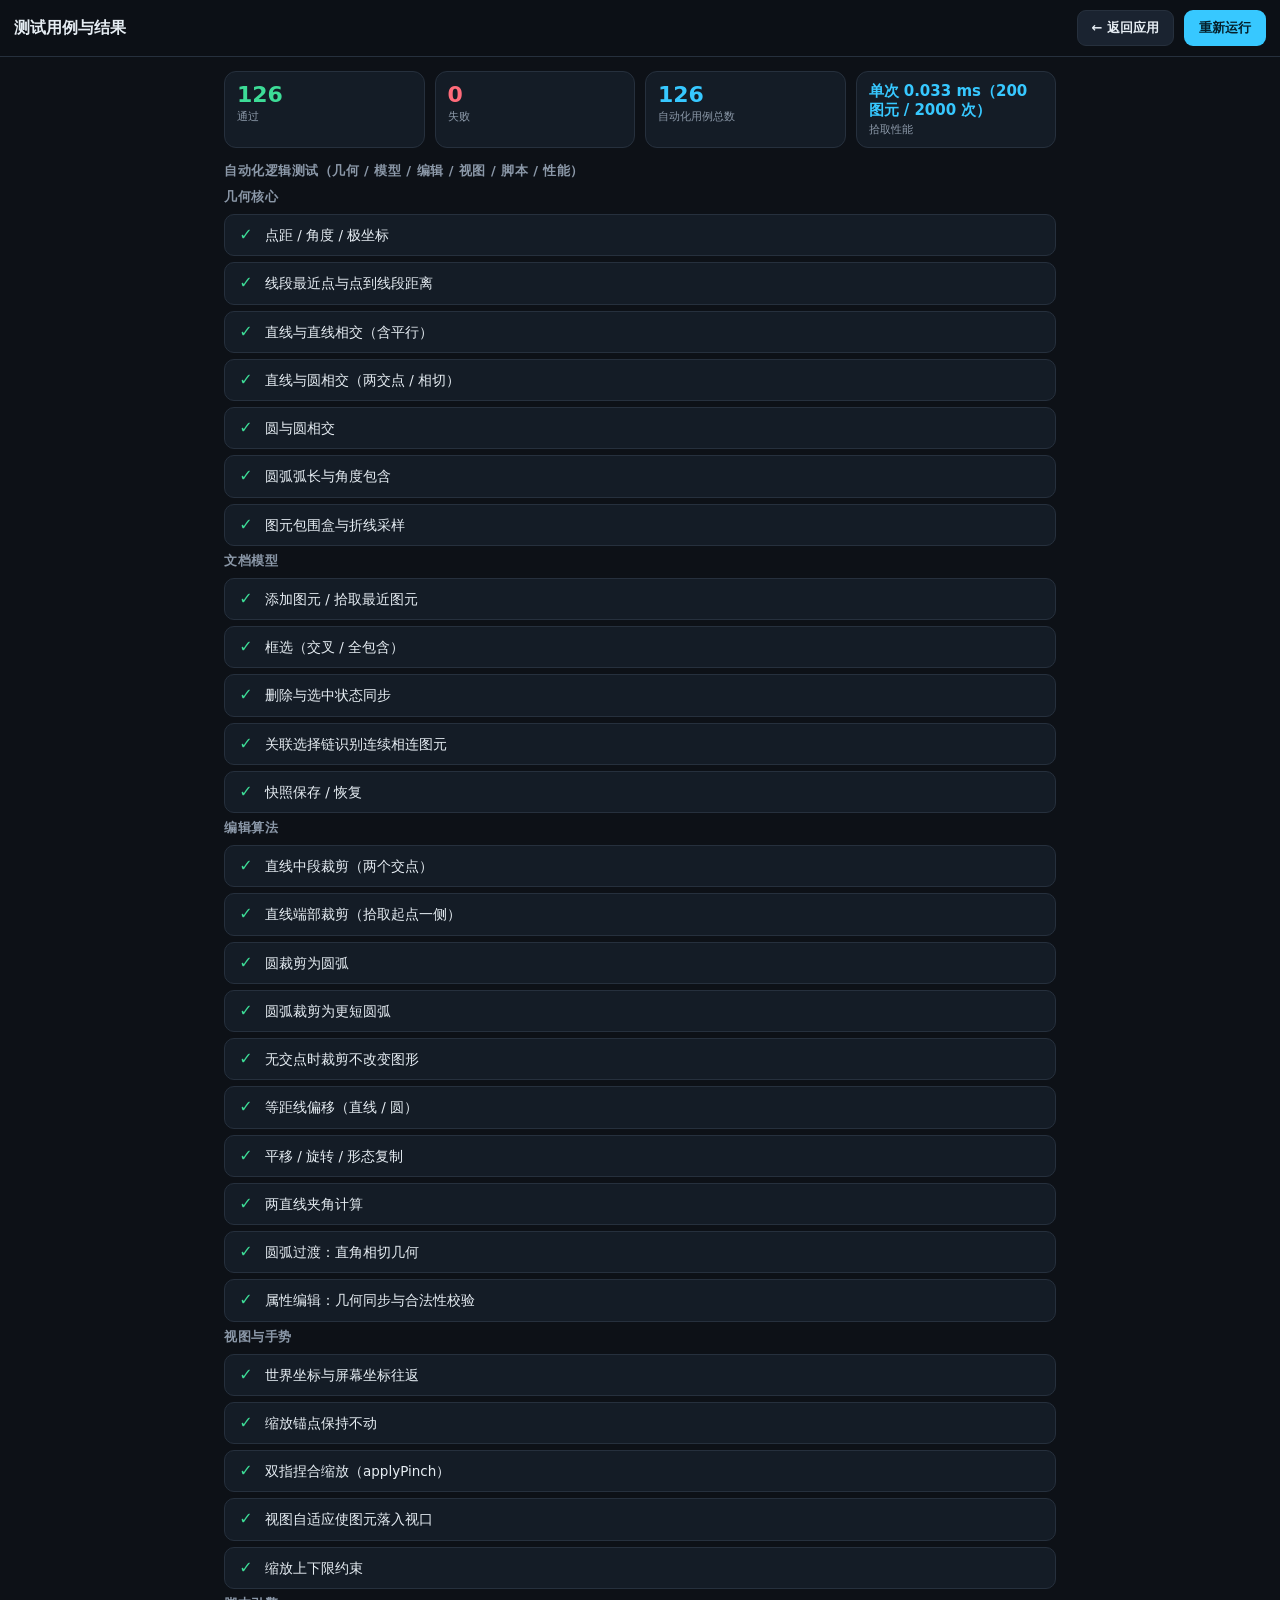
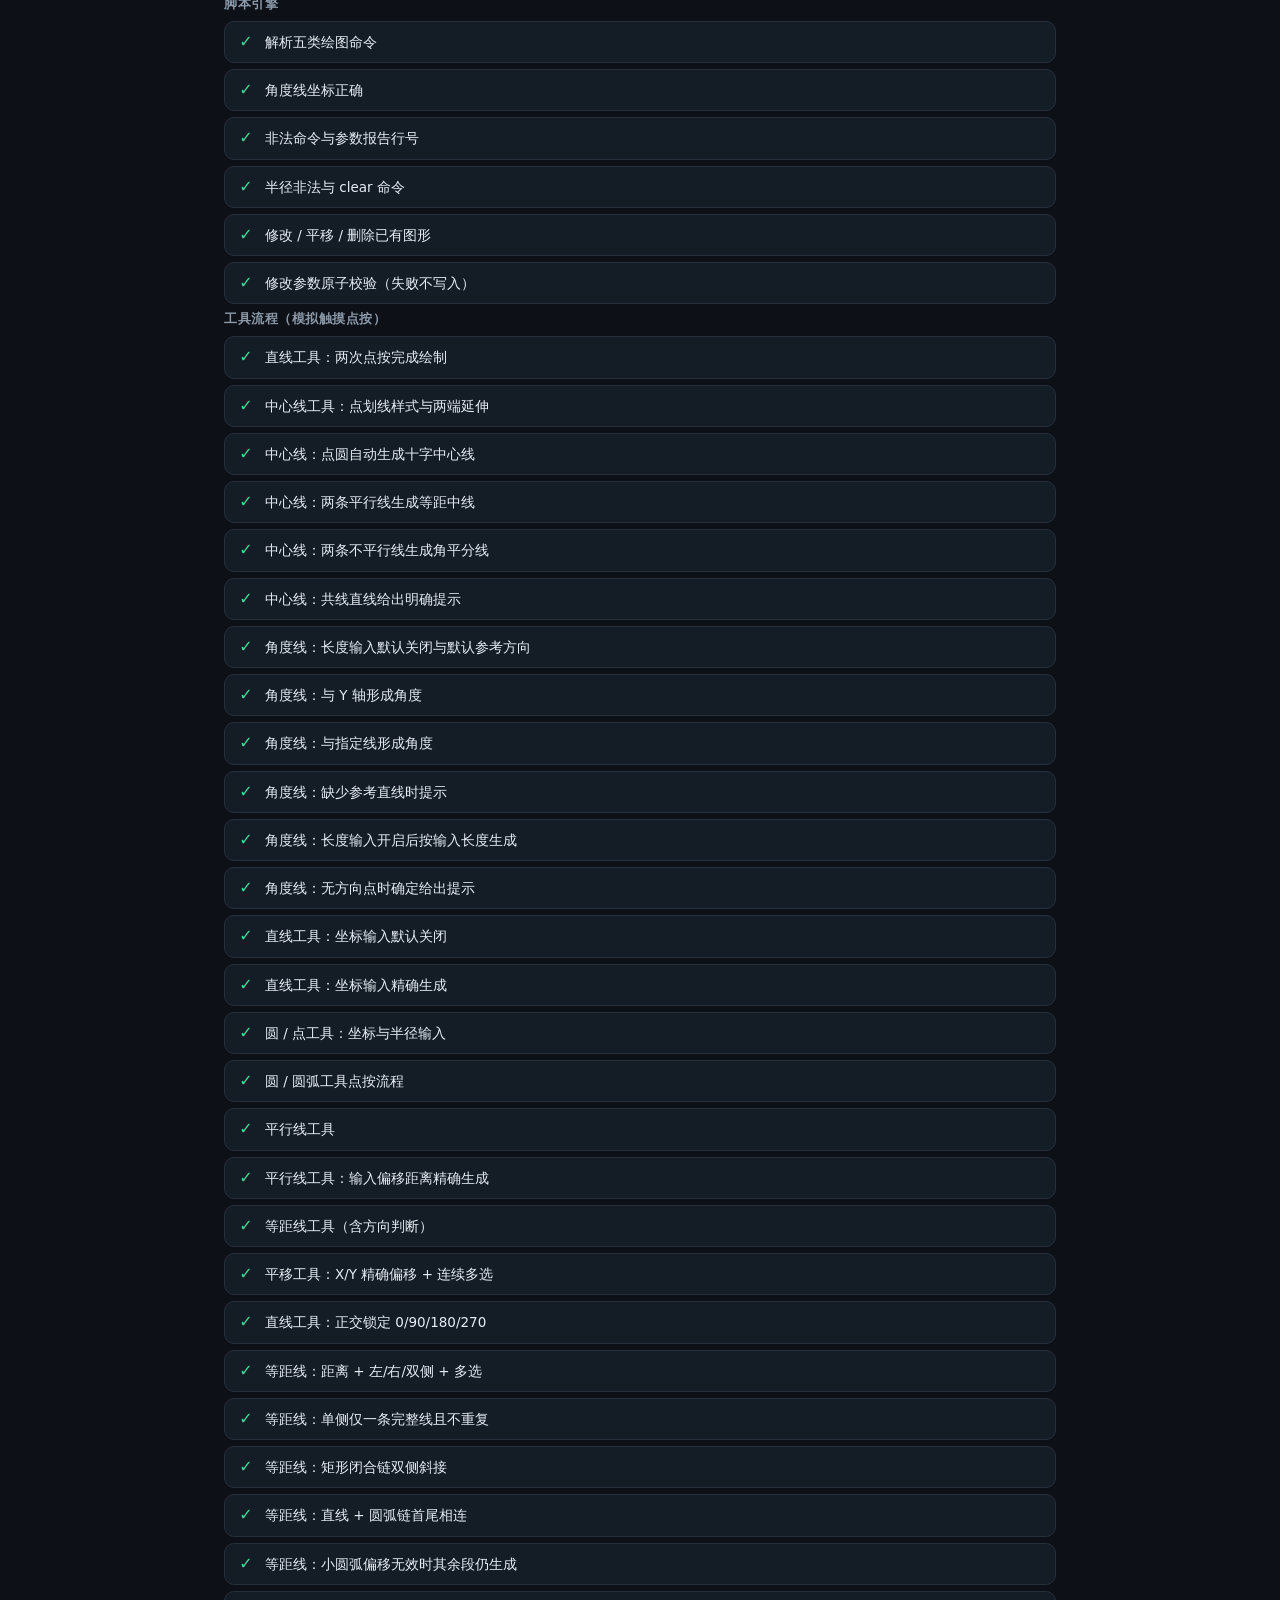
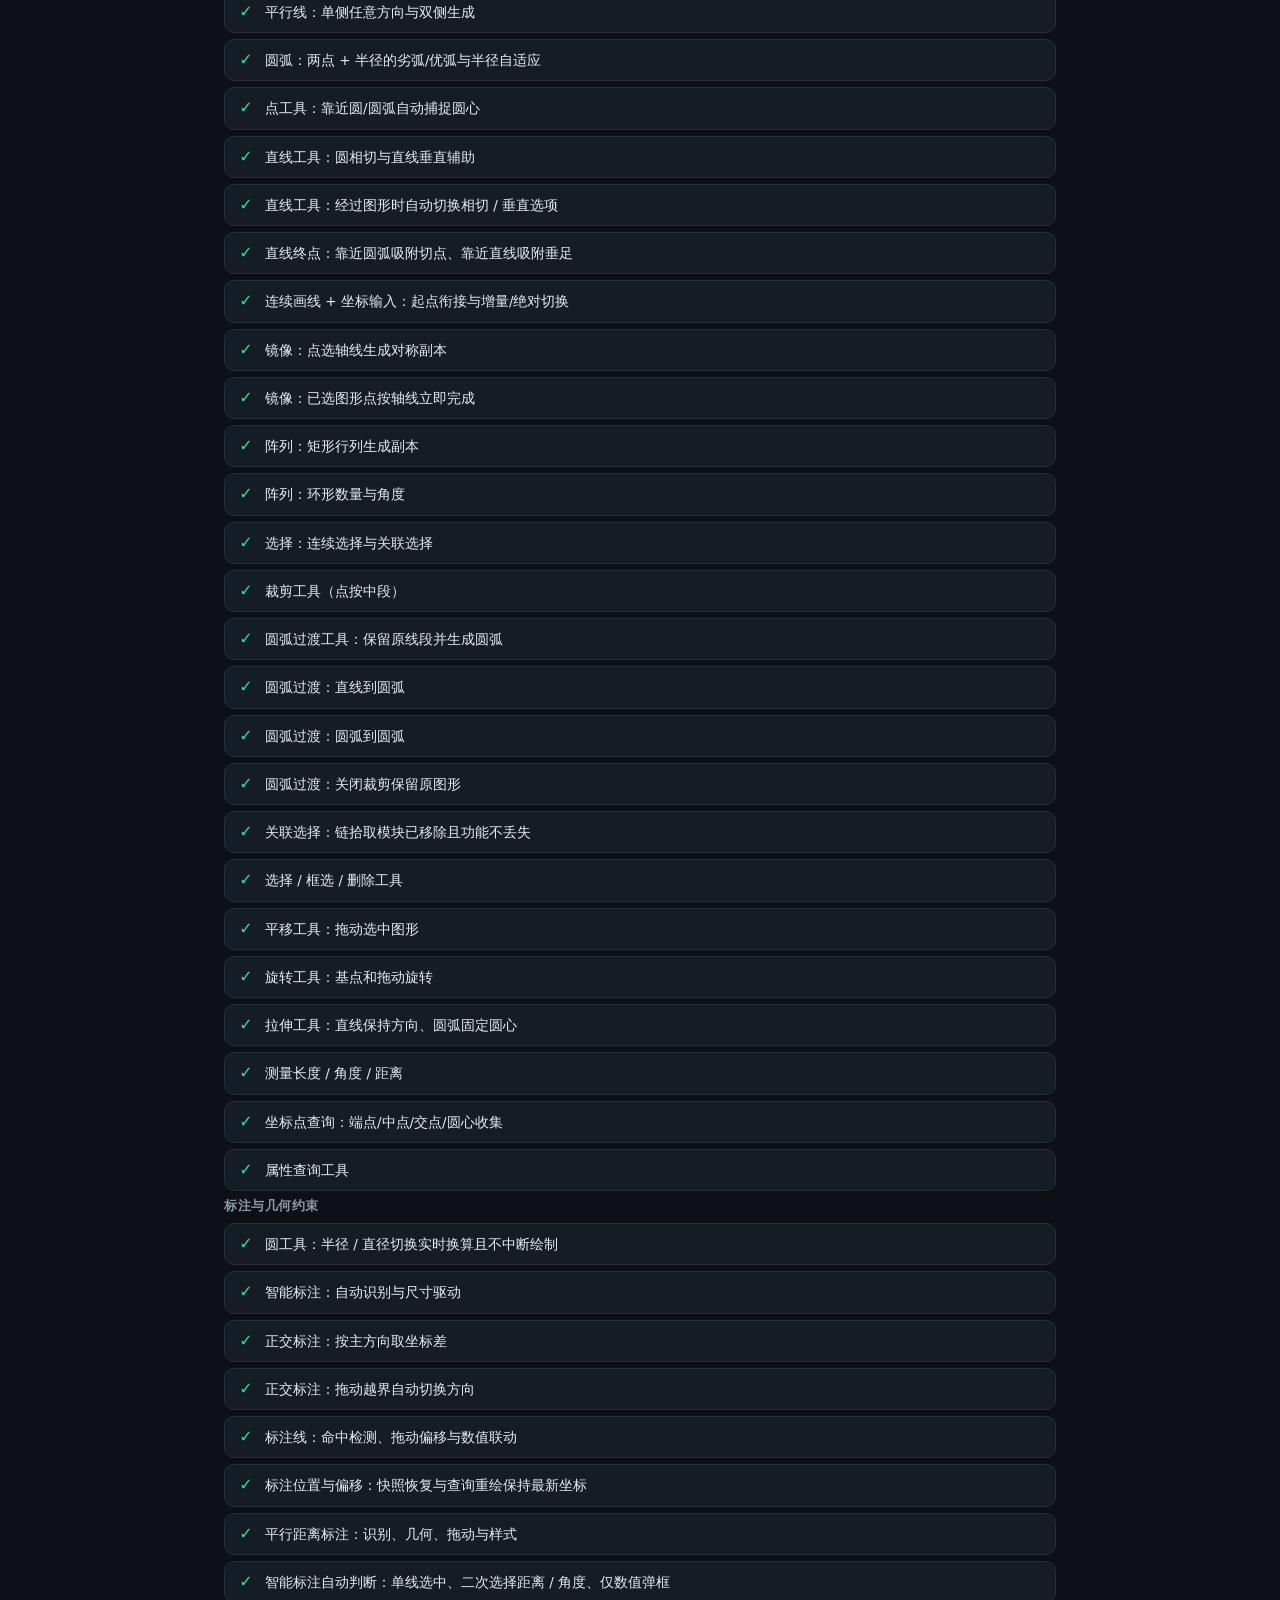
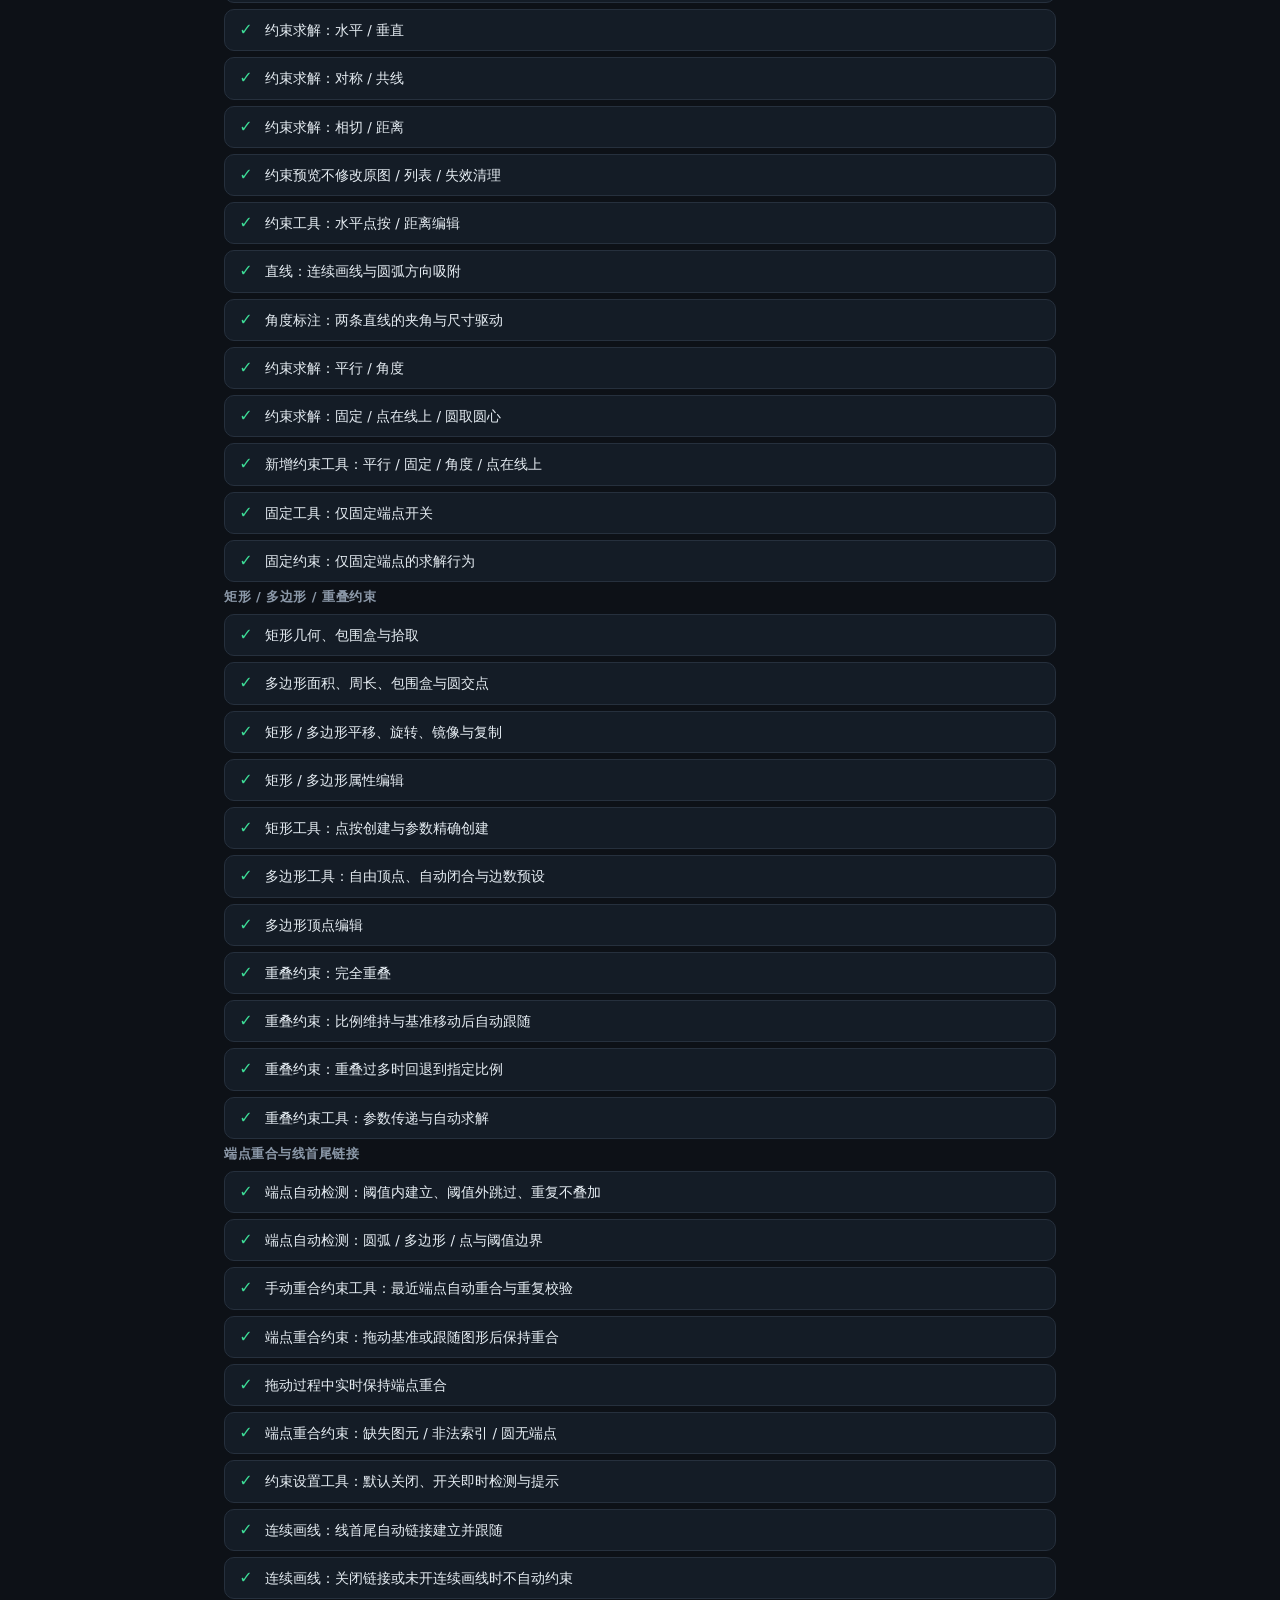
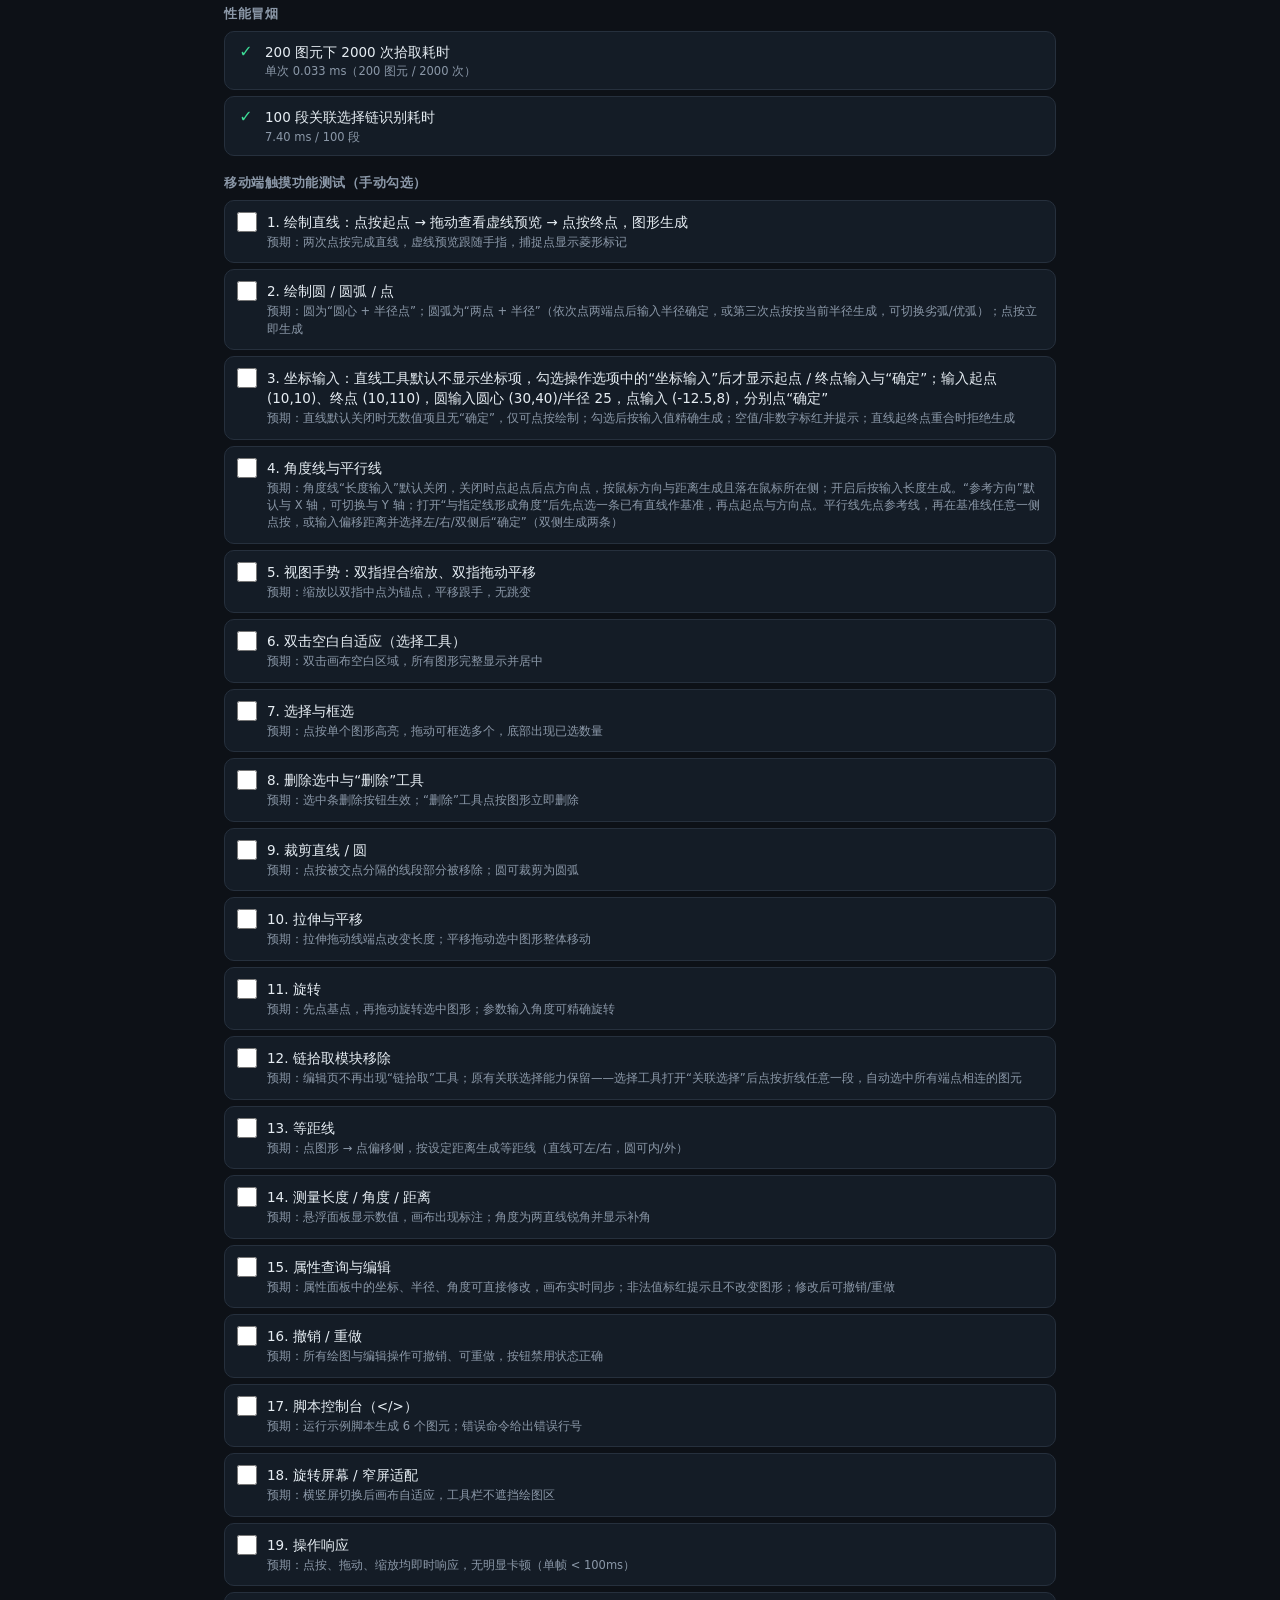
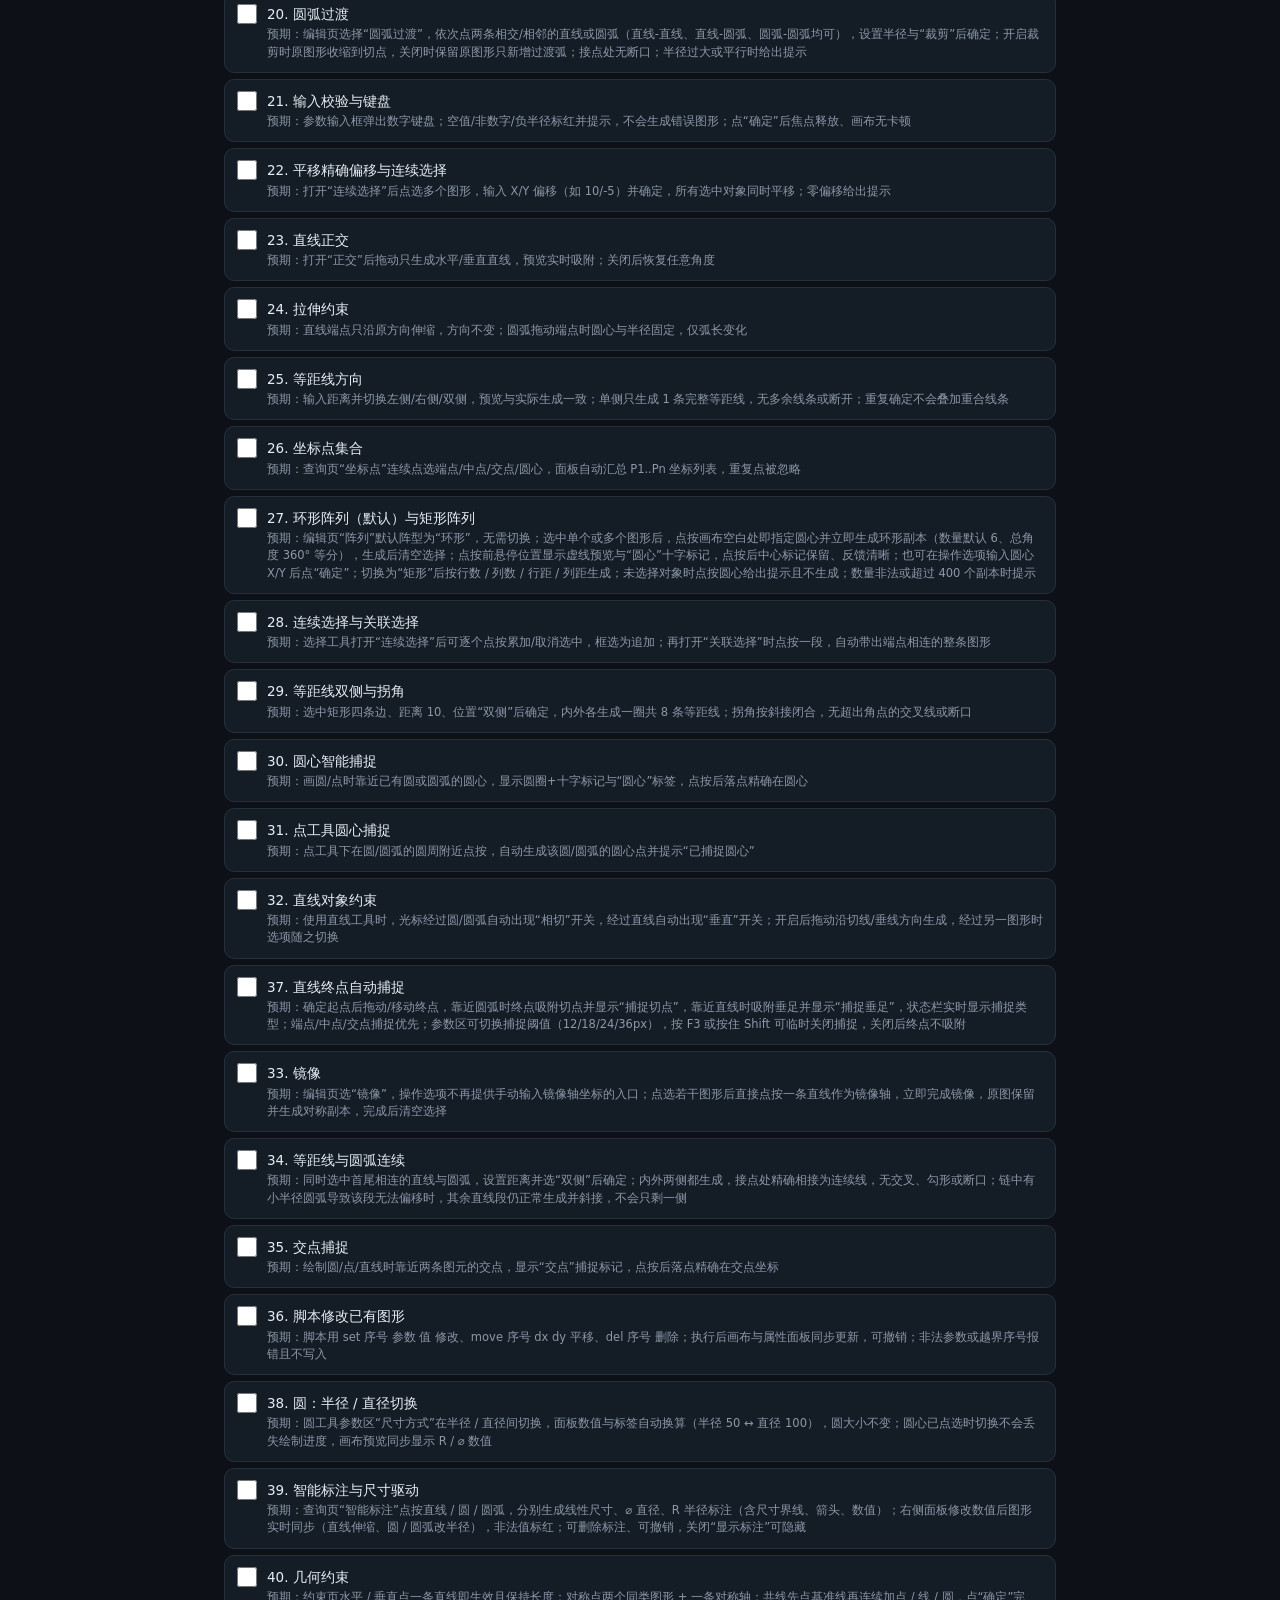
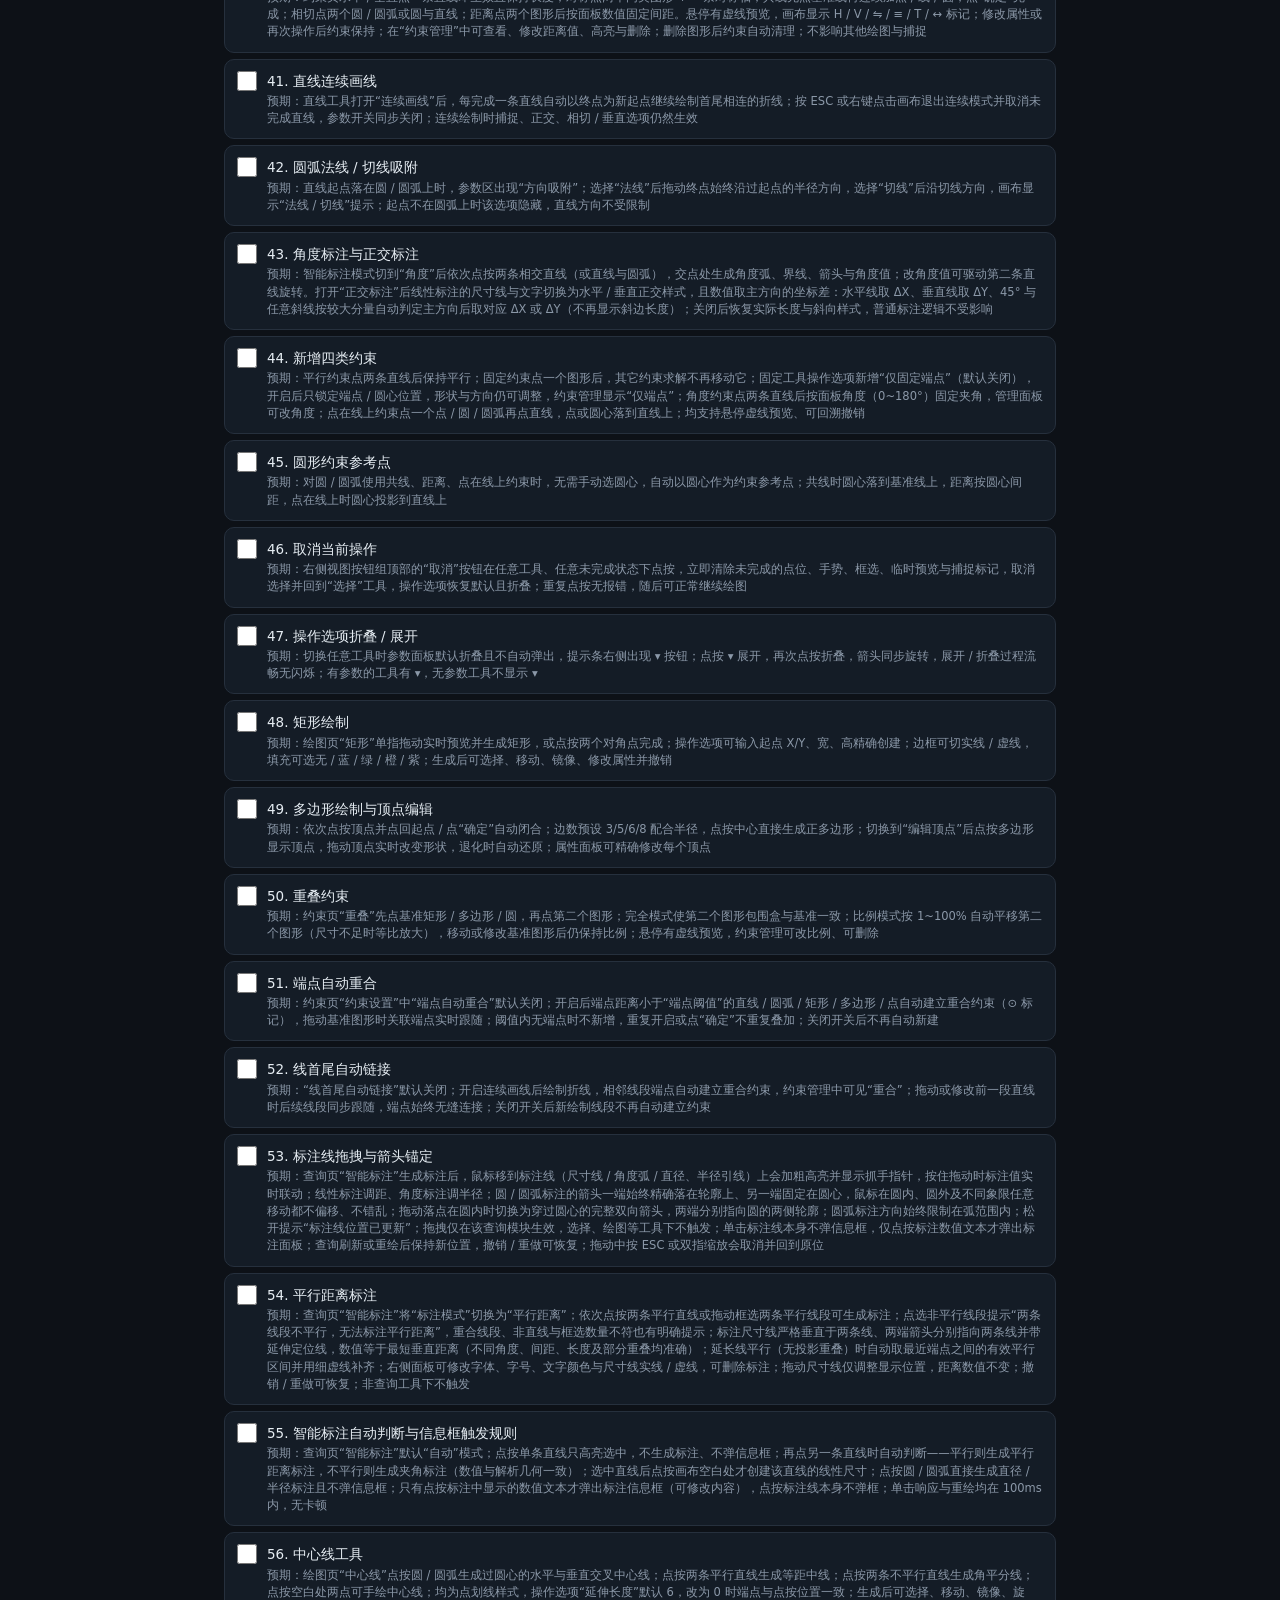
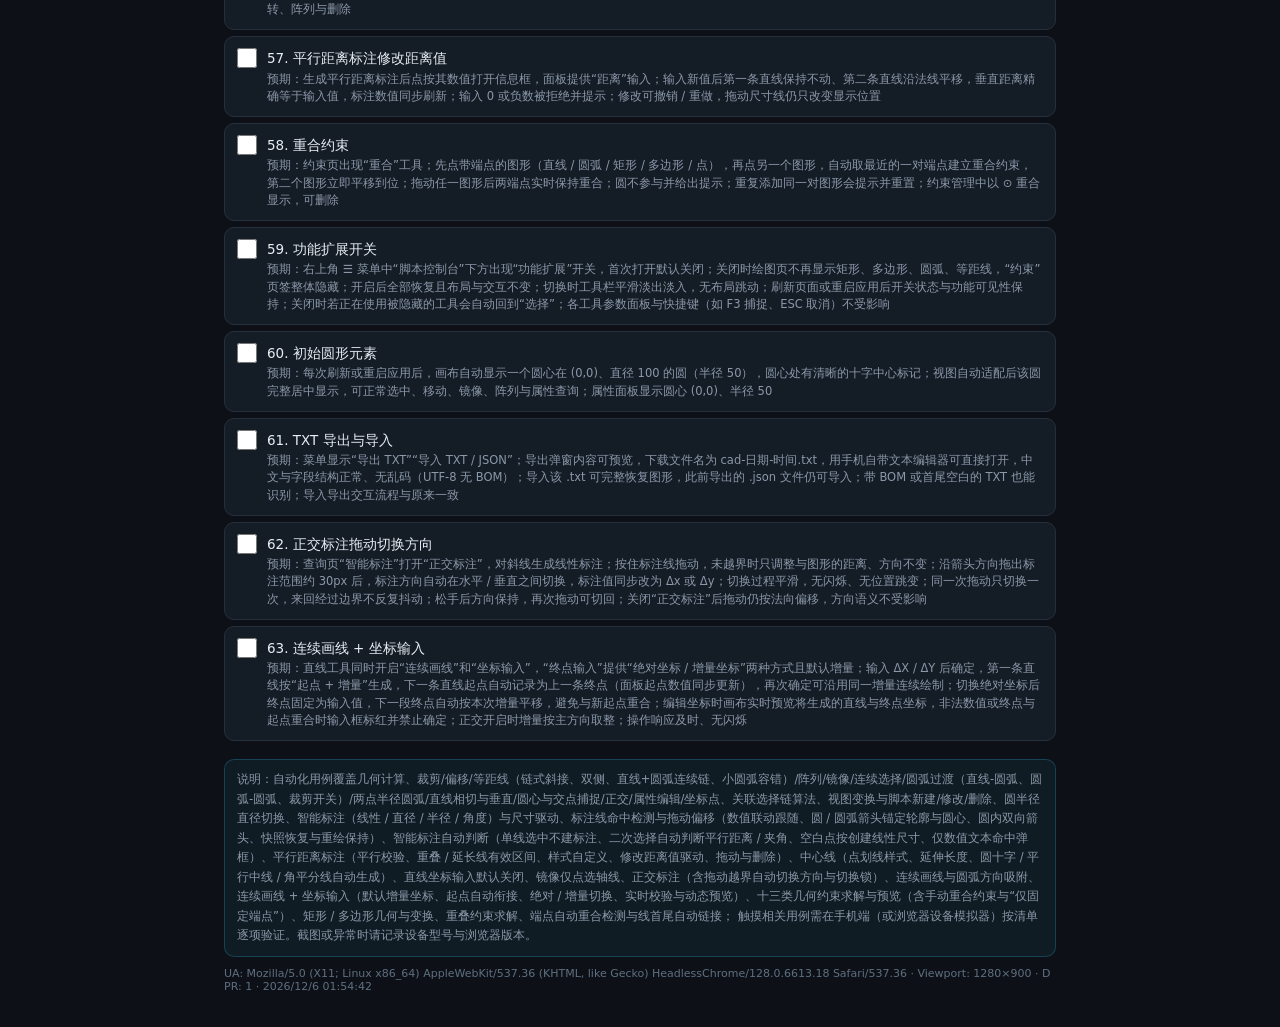
==== commit a074425b: "init project" ====
--- a/test.html
+++ b/test.html
@@ -139,7 +139,7 @@
     <label><input type="checkbox"><span>40. 几何约束<span class="sub">预期：约束页水平 / 垂直点一条直线即生效且保持长度；对称点两个同类图形 + 一条对称轴；共线先点基准线再连续加点 / 线 / 圆，点“确定”完成；相切点两个圆 / 圆弧或圆与直线；距离点两个图形后按面板数值固定间距。悬停有虚线预览，画布显示 H / V / ⇋ / ≡ / T / ↔ 标记；修改属性或再次操作后约束保持；在“约束管理”中可查看、修改距离值、高亮与删除；删除图形后约束自动清理；不影响其他绘图与捕捉</span></span></label>
     <label><input type="checkbox"><span>41. 直线连续画线<span class="sub">预期：直线工具打开“连续画线”后，每完成一条直线自动以终点为新起点继续绘制首尾相连的折线；按 ESC 或右键点击画布退出连续模式并取消未完成直线，参数开关同步关闭；连续绘制时捕捉、正交、相切 / 垂直选项仍然生效</span></span></label>
     <label><input type="checkbox"><span>42. 圆弧法线 / 切线吸附<span class="sub">预期：直线起点落在圆 / 圆弧上时，参数区出现“方向吸附”；选择“法线”后拖动终点始终沿过起点的半径方向，选择“切线”后沿切线方向，画布显示“法线 / 切线”提示；起点不在圆弧上时该选项隐藏，直线方向不受限制</span></span></label>
-    <label><input type="checkbox"><span>43. 角度标注与正交标注<span class="sub">预期：智能标注模式切到“角度”后依次点按两条相交直线（或直线与圆弧），交点处生成角度弧、界线、箭头与角度值；改角度值可驱动第二条直线旋转。打开“正交标注”后线性标注的尺寸线与文字切换为水平 / 垂直正交样式，关闭后恢复斜向样式</span></span></label>
+    <label><input type="checkbox"><span>43. 角度标注与正交标注<span class="sub">预期：智能标注模式切到“角度”后依次点按两条相交直线（或直线与圆弧），交点处生成角度弧、界线、箭头与角度值；改角度值可驱动第二条直线旋转。打开“正交标注”后线性标注的尺寸线与文字切换为水平 / 垂直正交样式，且数值取主方向的坐标差：水平线取 ΔX、垂直线取 ΔY、45° 与任意斜线按较大分量自动判定主方向后取对应 ΔX 或 ΔY（不再显示斜边长度）；关闭后恢复实际长度与斜向样式，普通标注逻辑不受影响</span></span></label>
     <label><input type="checkbox"><span>44. 新增四类约束<span class="sub">预期：平行约束点两条直线后保持平行；固定约束点一个图形后，其它约束求解不再移动它；固定工具操作选项新增“仅固定端点”（默认关闭），开启后只锁定端点 / 圆心位置，形状与方向仍可调整，约束管理显示“仅端点”；角度约束点两条直线后按面板角度（0~180°）固定夹角，管理面板可改角度；点在线上约束点一个点 / 圆 / 圆弧再点直线，点或圆心落到直线上；均支持悬停虚线预览、可回溯撤销</span></span></label>
     <label><input type="checkbox"><span>45. 圆形约束参考点<span class="sub">预期：对圆 / 圆弧使用共线、距离、点在线上约束时，无需手动选圆心，自动以圆心作为约束参考点；共线时圆心落到基准线上，距离按圆心间距，点在线上时圆心投影到直线上</span></span></label>
     <label><input type="checkbox"><span>46. 取消当前操作<span class="sub">预期：右侧视图按钮组顶部的“取消”按钮在任意工具、任意未完成状态下点按，立即清除未完成的点位、手势、框选、临时预览与捕捉标记，取消选择并回到“选择”工具，操作选项恢复默认且折叠；重复点按无报错，随后可正常继续绘图</span></span></label>
@@ -157,10 +157,13 @@
     <label><input type="checkbox"><span>58. 重合约束<span class="sub">预期：约束页出现“重合”工具；先点带端点的图形（直线 / 圆弧 / 矩形 / 多边形 / 点），再点另一个图形，自动取最近的一对端点建立重合约束，第二个图形立即平移到位；拖动任一图形后两端点实时保持重合；圆不参与并给出提示；重复添加同一对图形会提示并重置；约束管理中以 ⊙ 重合显示，可删除</span></span></label>
     <label><input type="checkbox"><span>59. 功能扩展开关<span class="sub">预期：右上角 ☰ 菜单中“脚本控制台”下方出现“功能扩展”开关，首次打开默认关闭；关闭时绘图页不再显示矩形、多边形、圆弧、等距线，“约束”页签整体隐藏；开启后全部恢复且布局与交互不变；切换时工具栏平滑淡出淡入，无布局跳动；刷新页面或重启应用后开关状态与功能可见性保持；关闭时若正在使用被隐藏的工具会自动回到“选择”；各工具参数面板与快捷键（如 F3 捕捉、ESC 取消）不受影响</span></span></label>
     <label><input type="checkbox"><span>60. 初始圆形元素<span class="sub">预期：每次刷新或重启应用后，画布自动显示一个圆心在 (0,0)、直径 100 的圆（半径 50），圆心处有清晰的十字中心标记；视图自动适配后该圆完整居中显示，可正常选中、移动、镜像、阵列与属性查询；属性面板显示圆心 (0,0)、半径 50</span></span></label>
+    <label><input type="checkbox"><span>61. TXT 导出与导入<span class="sub">预期：菜单显示“导出 TXT”“导入 TXT / JSON”；导出弹窗内容可预览，下载文件名为 cad-日期-时间.txt，用手机自带文本编辑器可直接打开，中文与字段结构正常、无乱码（UTF-8 无 BOM）；导入该 .txt 可完整恢复图形，此前导出的 .json 文件仍可导入；带 BOM 或首尾空白的 TXT 也能识别；导入导出交互流程与原来一致</span></span></label>
+    <label><input type="checkbox"><span>62. 正交标注拖动切换方向<span class="sub">预期：查询页“智能标注”打开“正交标注”，对斜线生成线性标注；按住标注线拖动，未越界时只调整与图形的距离、方向不变；沿箭头方向拖出标注范围约 30px 后，标注方向自动在水平 / 垂直之间切换，标注值同步改为 Δx 或 Δy；切换过程平滑，无闪烁、无位置跳变；同一次拖动只切换一次，来回经过边界不反复抖动；松手后方向保持，再次拖动可切回；关闭“正交标注”后拖动仍按法向偏移，方向语义不受影响</span></span></label>
+    <label><input type="checkbox"><span>63. 连续画线 + 坐标输入<span class="sub">预期：直线工具同时开启“连续画线”和“坐标输入”，“终点输入”提供“绝对坐标 / 增量坐标”两种方式且默认增量；输入 ΔX / ΔY 后确定，第一条直线按“起点 + 增量”生成，下一条直线起点自动记录为上一条终点（面板起点数值同步更新），再次确定可沿用同一增量连续绘制；切换绝对坐标后终点固定为输入值，下一段终点自动按本次增量平移，避免与新起点重合；编辑坐标时画布实时预览将生成的直线与终点坐标，非法数值或终点与起点重合时输入框标红并禁止确定；正交开启时增量按主方向取整；操作响应及时、无闪烁</span></span></label>
   </section>
 
   <div class="note">
-    说明：自动化用例覆盖几何计算、裁剪/偏移/等距线（链式斜接、双侧、直线+圆弧连续链、小圆弧容错）/阵列/镜像/连续选择/圆弧过渡（直线-圆弧、圆弧-圆弧、裁剪开关）/两点半径圆弧/直线相切与垂直/圆心与交点捕捉/正交/属性编辑/坐标点、关联选择链算法、视图变换与脚本新建/修改/删除、圆半径直径切换、智能标注（线性 / 直径 / 半径 / 角度）与尺寸驱动、标注线命中检测与拖动偏移（数值联动跟随、圆 / 圆弧箭头锚定轮廓与圆心、圆内双向箭头、快照恢复与重绘保持）、智能标注自动判断（单线选中不建标注、二次选择自动判断平行距离 / 夹角、空白点按创建线性尺寸、仅数值文本命中弹框）、平行距离标注（平行校验、重叠 / 延长线有效区间、样式自定义、修改距离值驱动、拖动与删除）、中心线（点划线样式、延伸长度、圆十字 / 平行中线 / 角平分线自动生成）、直线坐标输入默认关闭、镜像仅点选轴线、正交标注、十三类几何约束求解与预览（含手动重合约束与“仅固定端点”）、连续画线与圆弧方向吸附、矩形 / 多边形几何与变换、重叠约束求解、端点自动重合检测与线首尾自动链接；
+    说明：自动化用例覆盖几何计算、裁剪/偏移/等距线（链式斜接、双侧、直线+圆弧连续链、小圆弧容错）/阵列/镜像/连续选择/圆弧过渡（直线-圆弧、圆弧-圆弧、裁剪开关）/两点半径圆弧/直线相切与垂直/圆心与交点捕捉/正交/属性编辑/坐标点、关联选择链算法、视图变换与脚本新建/修改/删除、圆半径直径切换、智能标注（线性 / 直径 / 半径 / 角度）与尺寸驱动、标注线命中检测与拖动偏移（数值联动跟随、圆 / 圆弧箭头锚定轮廓与圆心、圆内双向箭头、快照恢复与重绘保持）、智能标注自动判断（单线选中不建标注、二次选择自动判断平行距离 / 夹角、空白点按创建线性尺寸、仅数值文本命中弹框）、平行距离标注（平行校验、重叠 / 延长线有效区间、样式自定义、修改距离值驱动、拖动与删除）、中心线（点划线样式、延伸长度、圆十字 / 平行中线 / 角平分线自动生成）、直线坐标输入默认关闭、镜像仅点选轴线、正交标注（含拖动越界自动切换方向与切换锁）、连续画线与圆弧方向吸附、连续画线 + 坐标输入（默认增量坐标、起点自动衔接、绝对 / 增量切换、实时校验与动态预览）、十三类几何约束求解与预览（含手动重合约束与“仅固定端点”）、矩形 / 多边形几何与变换、重叠约束求解、端点自动重合检测与线首尾自动链接；
     触摸相关用例需在手机端（或浏览器设备模拟器）按清单逐项验证。截图或异常时请记录设备型号与浏览器版本。
   </div>
   <div class="env" id="env"></div>
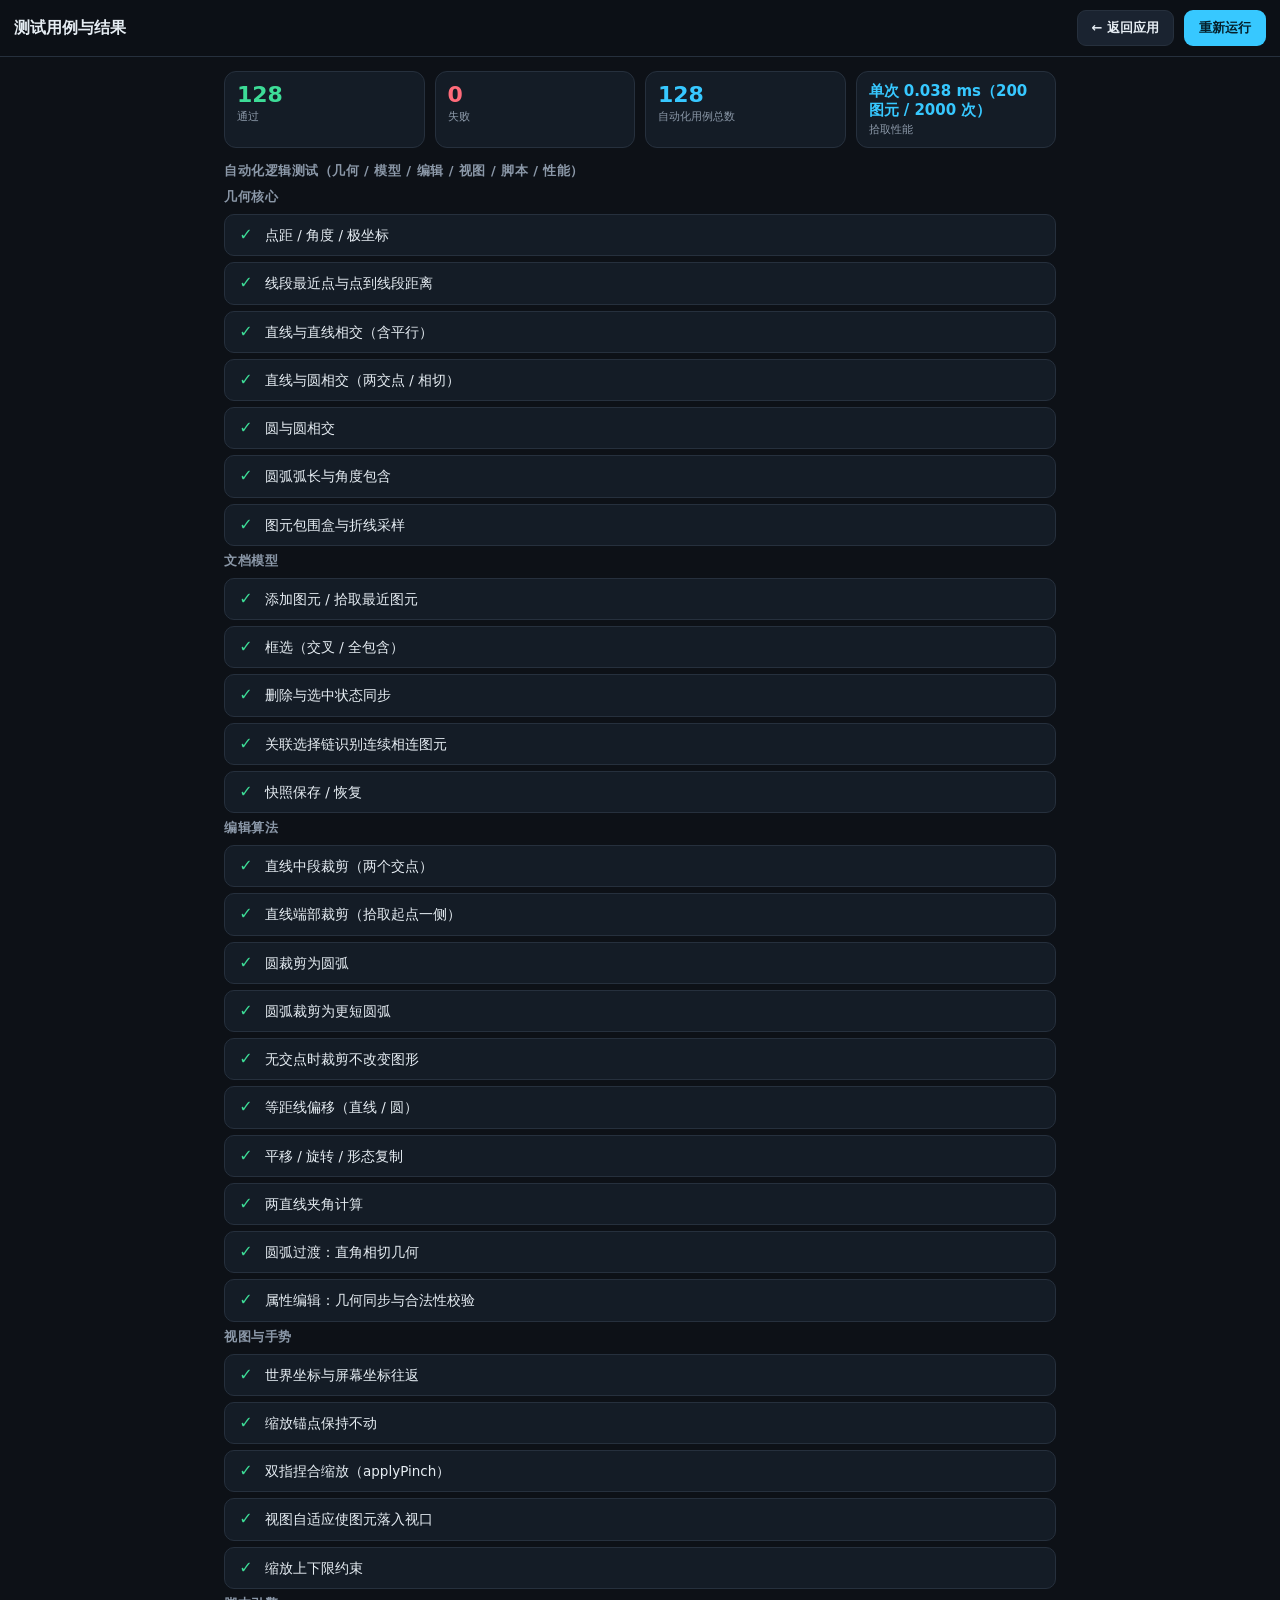
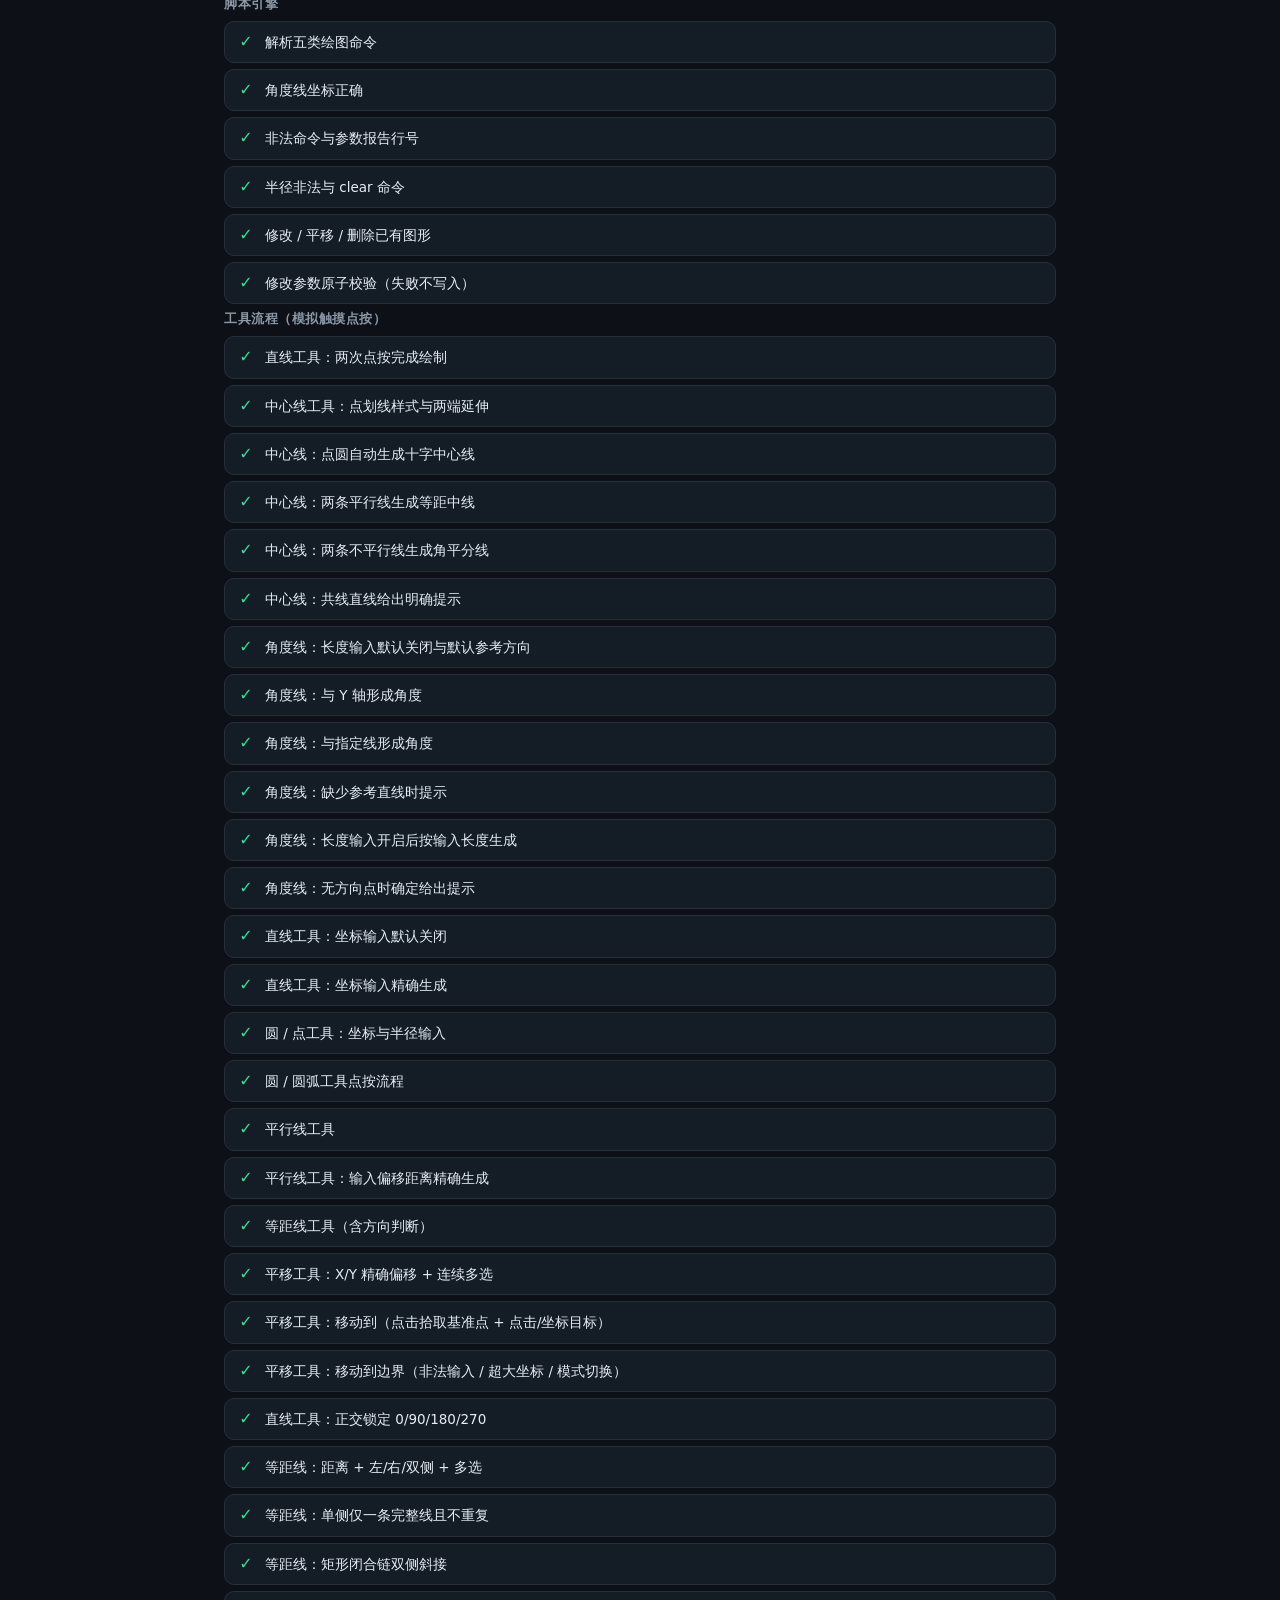
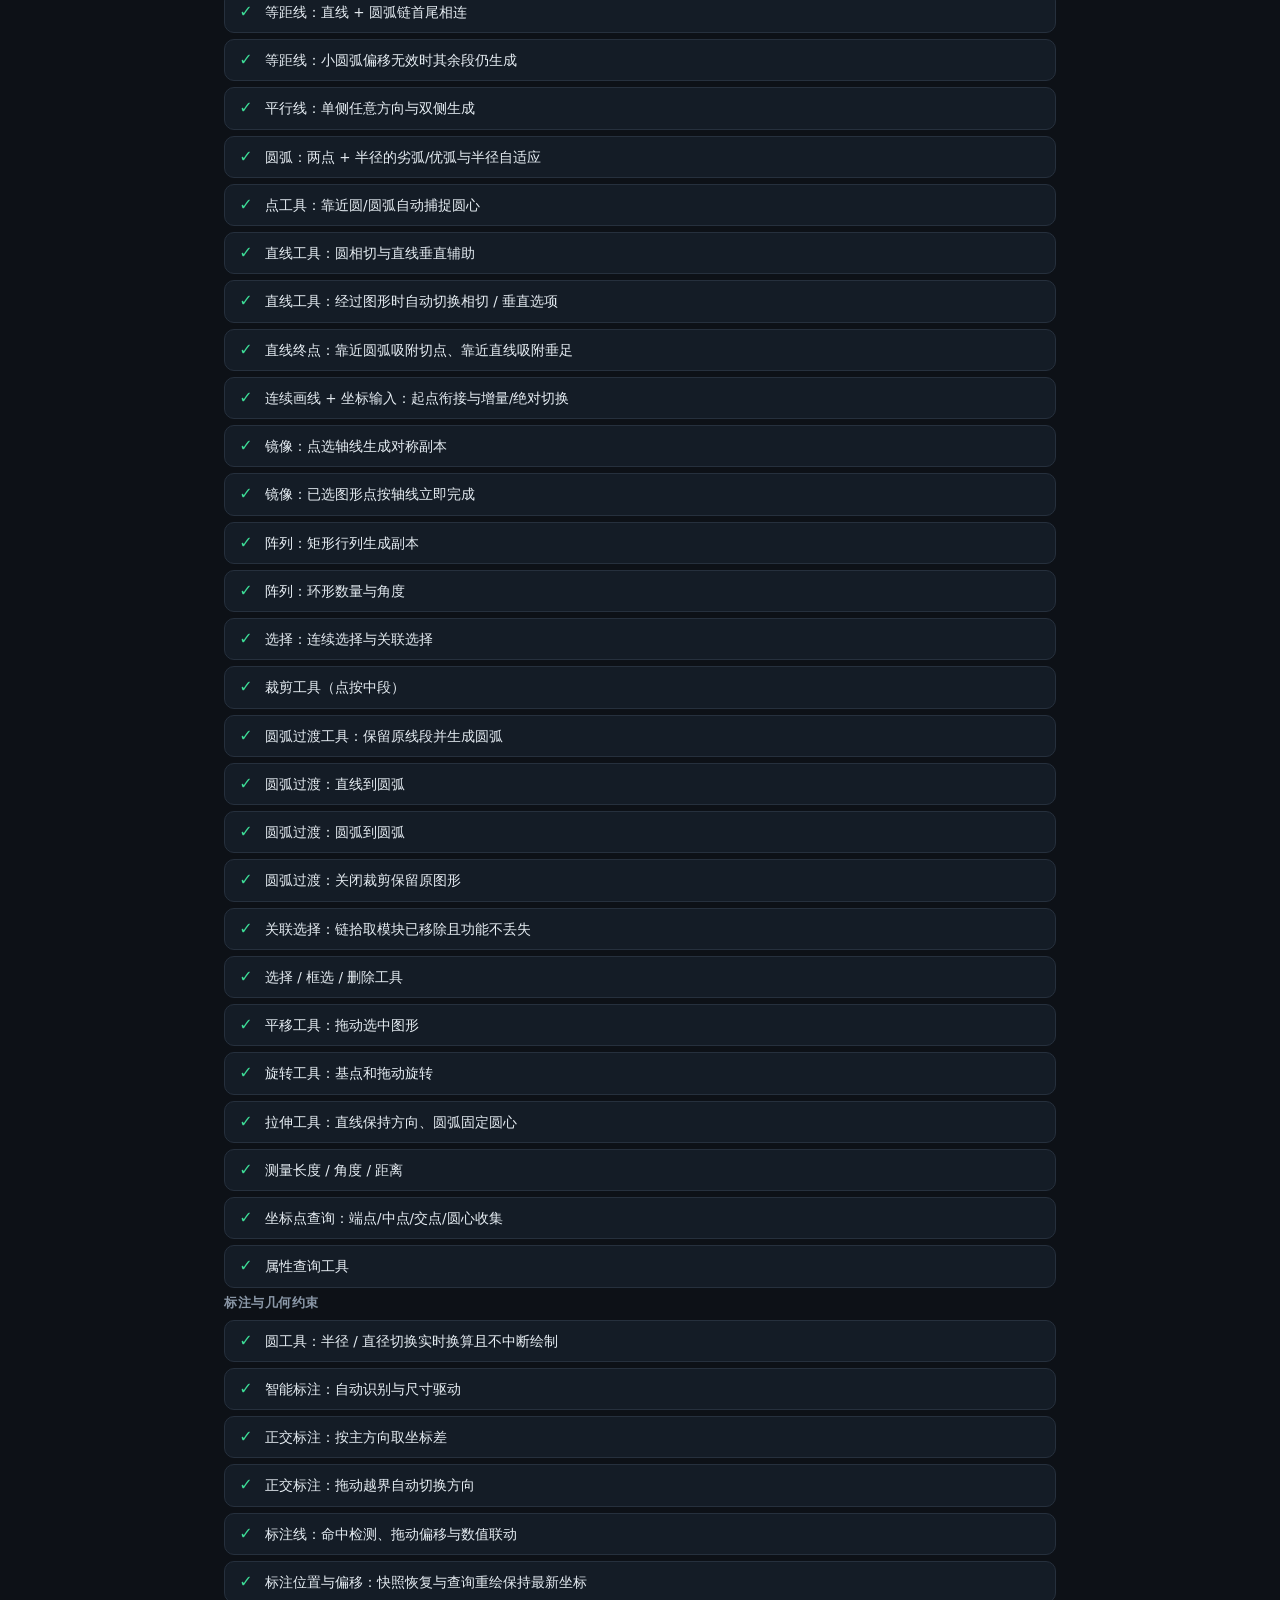
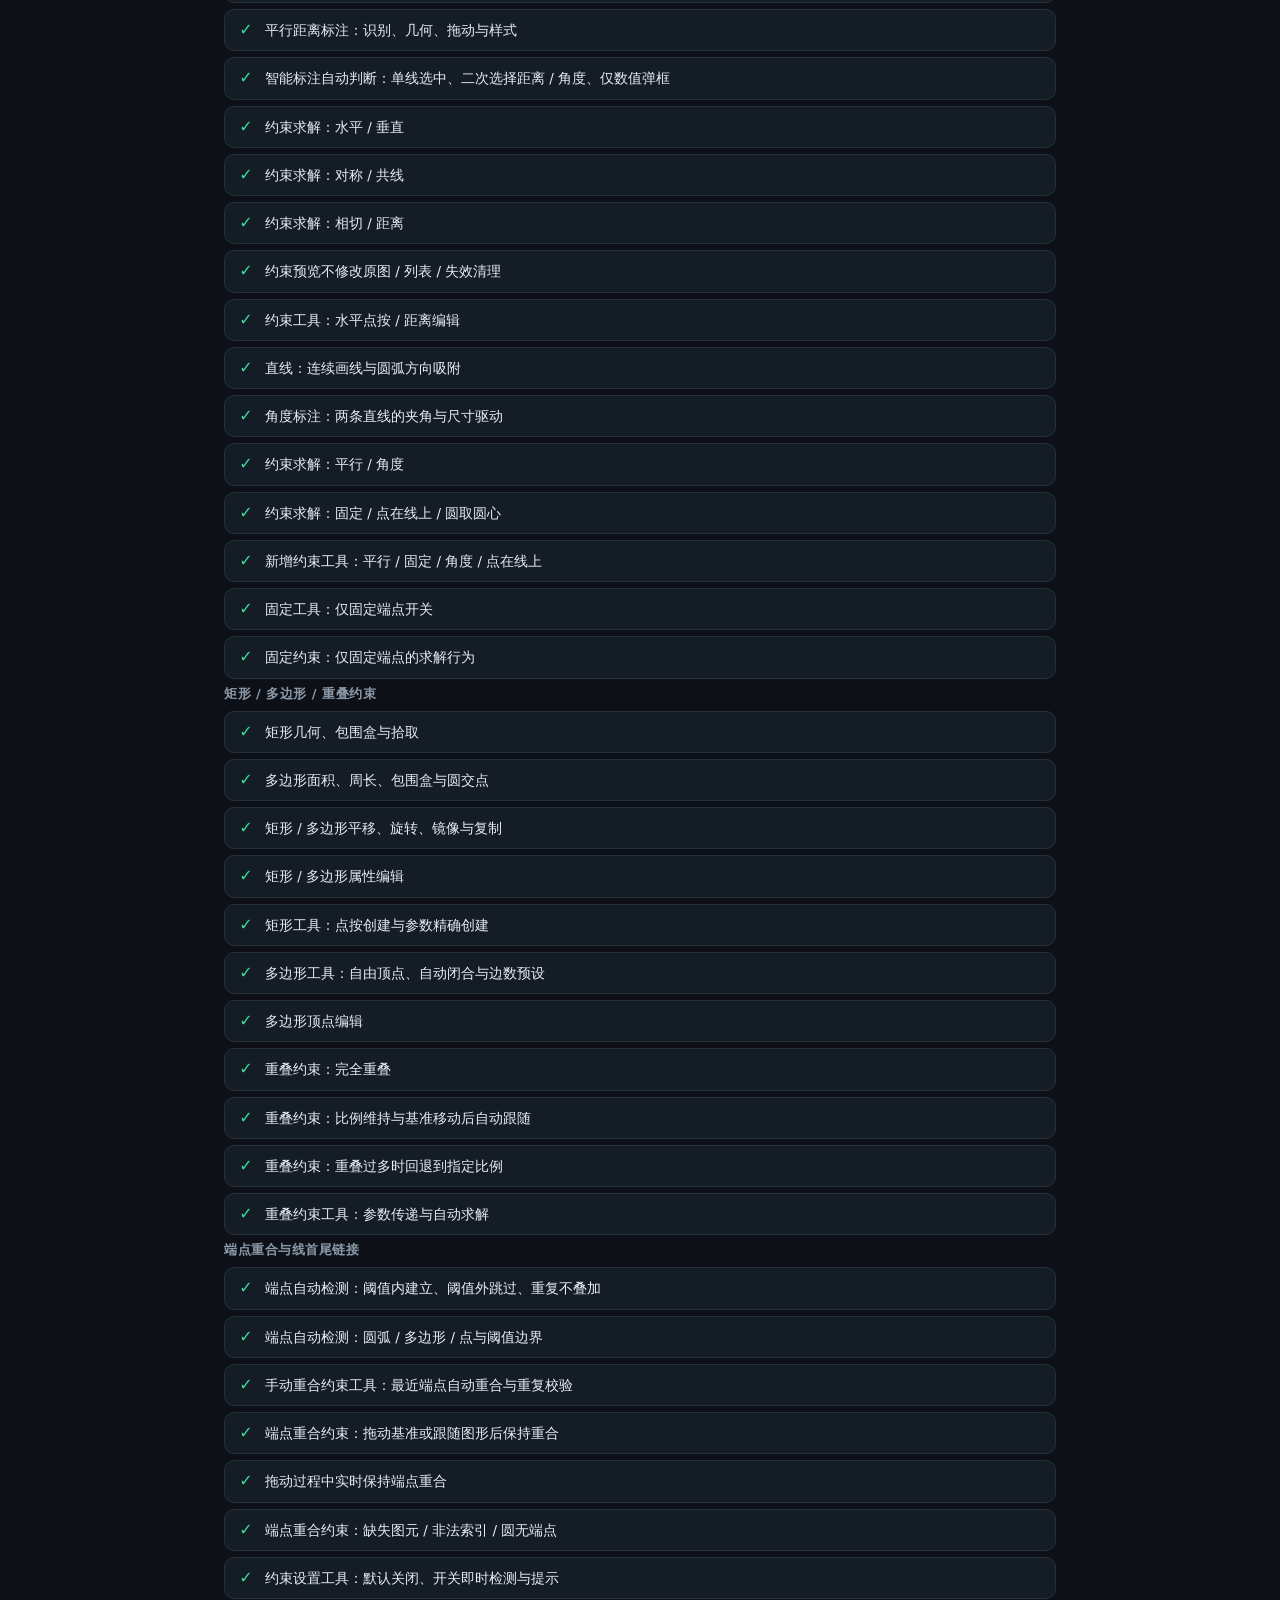
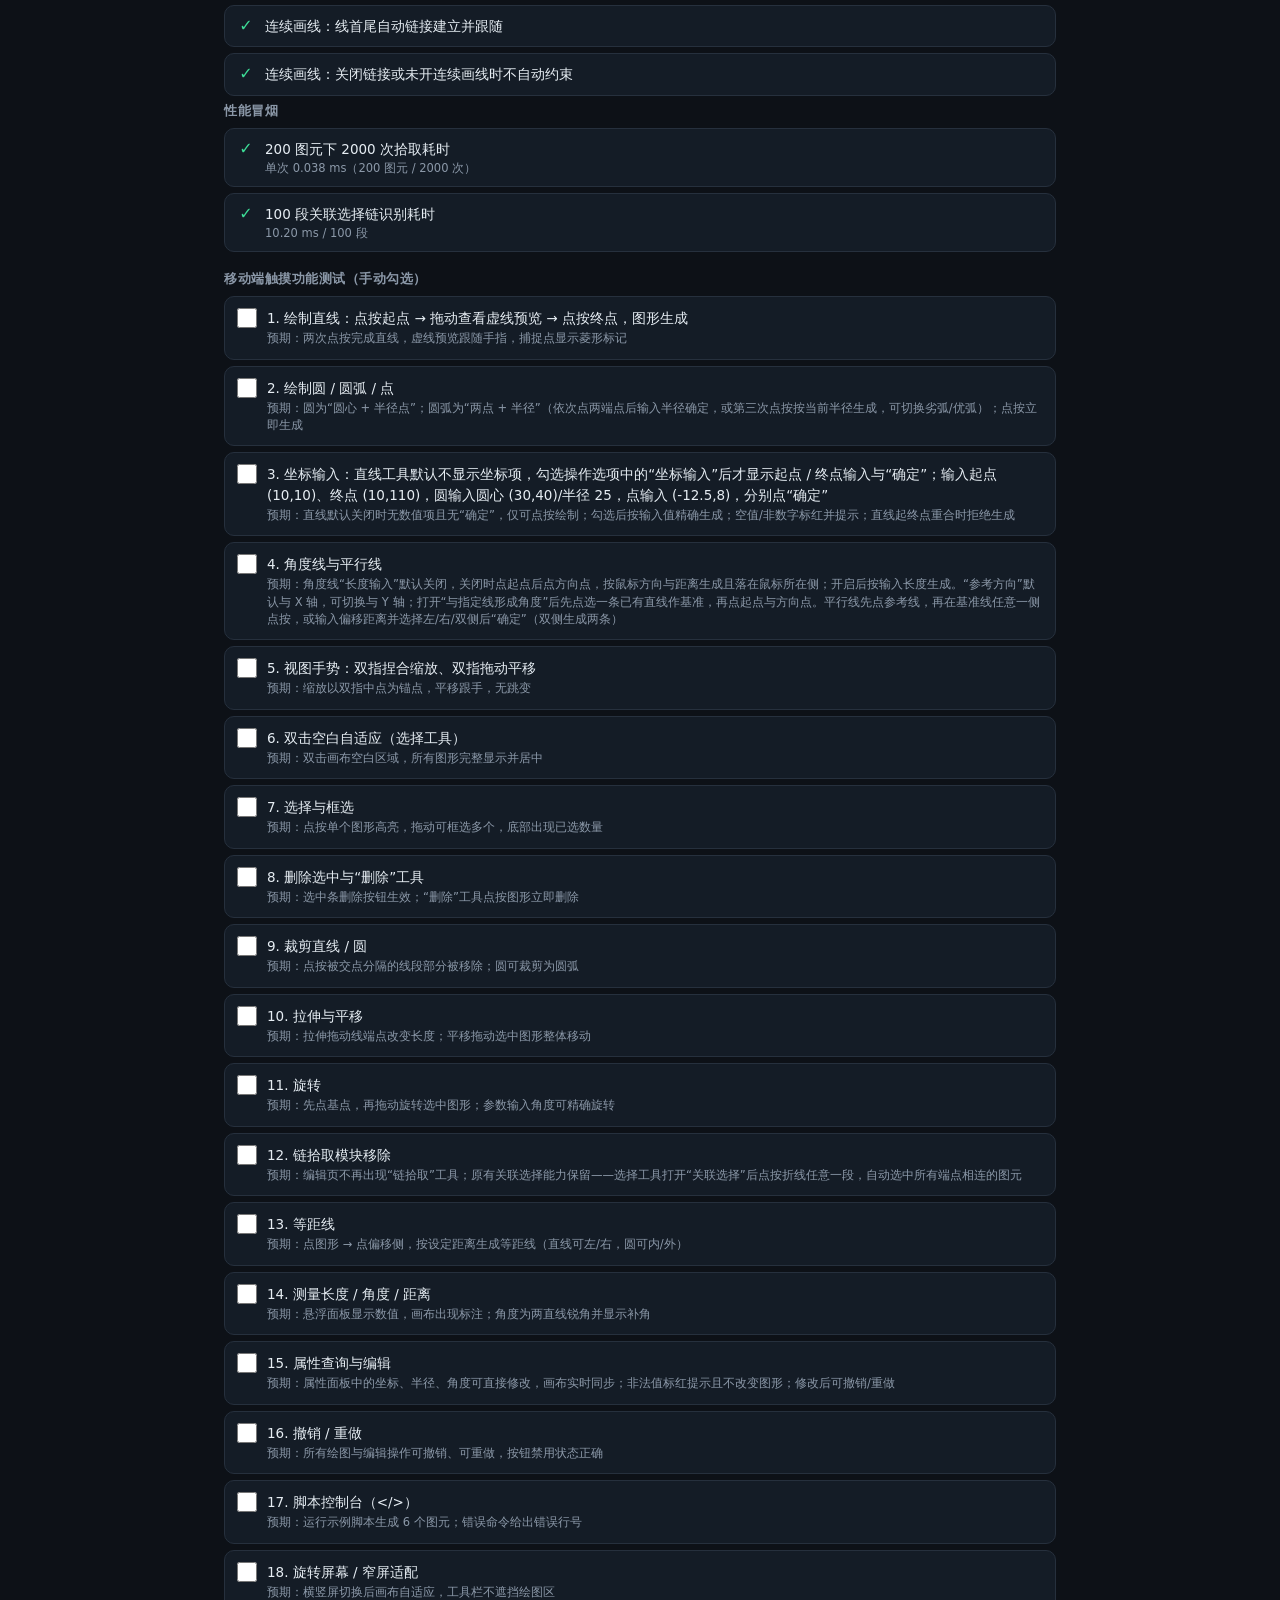
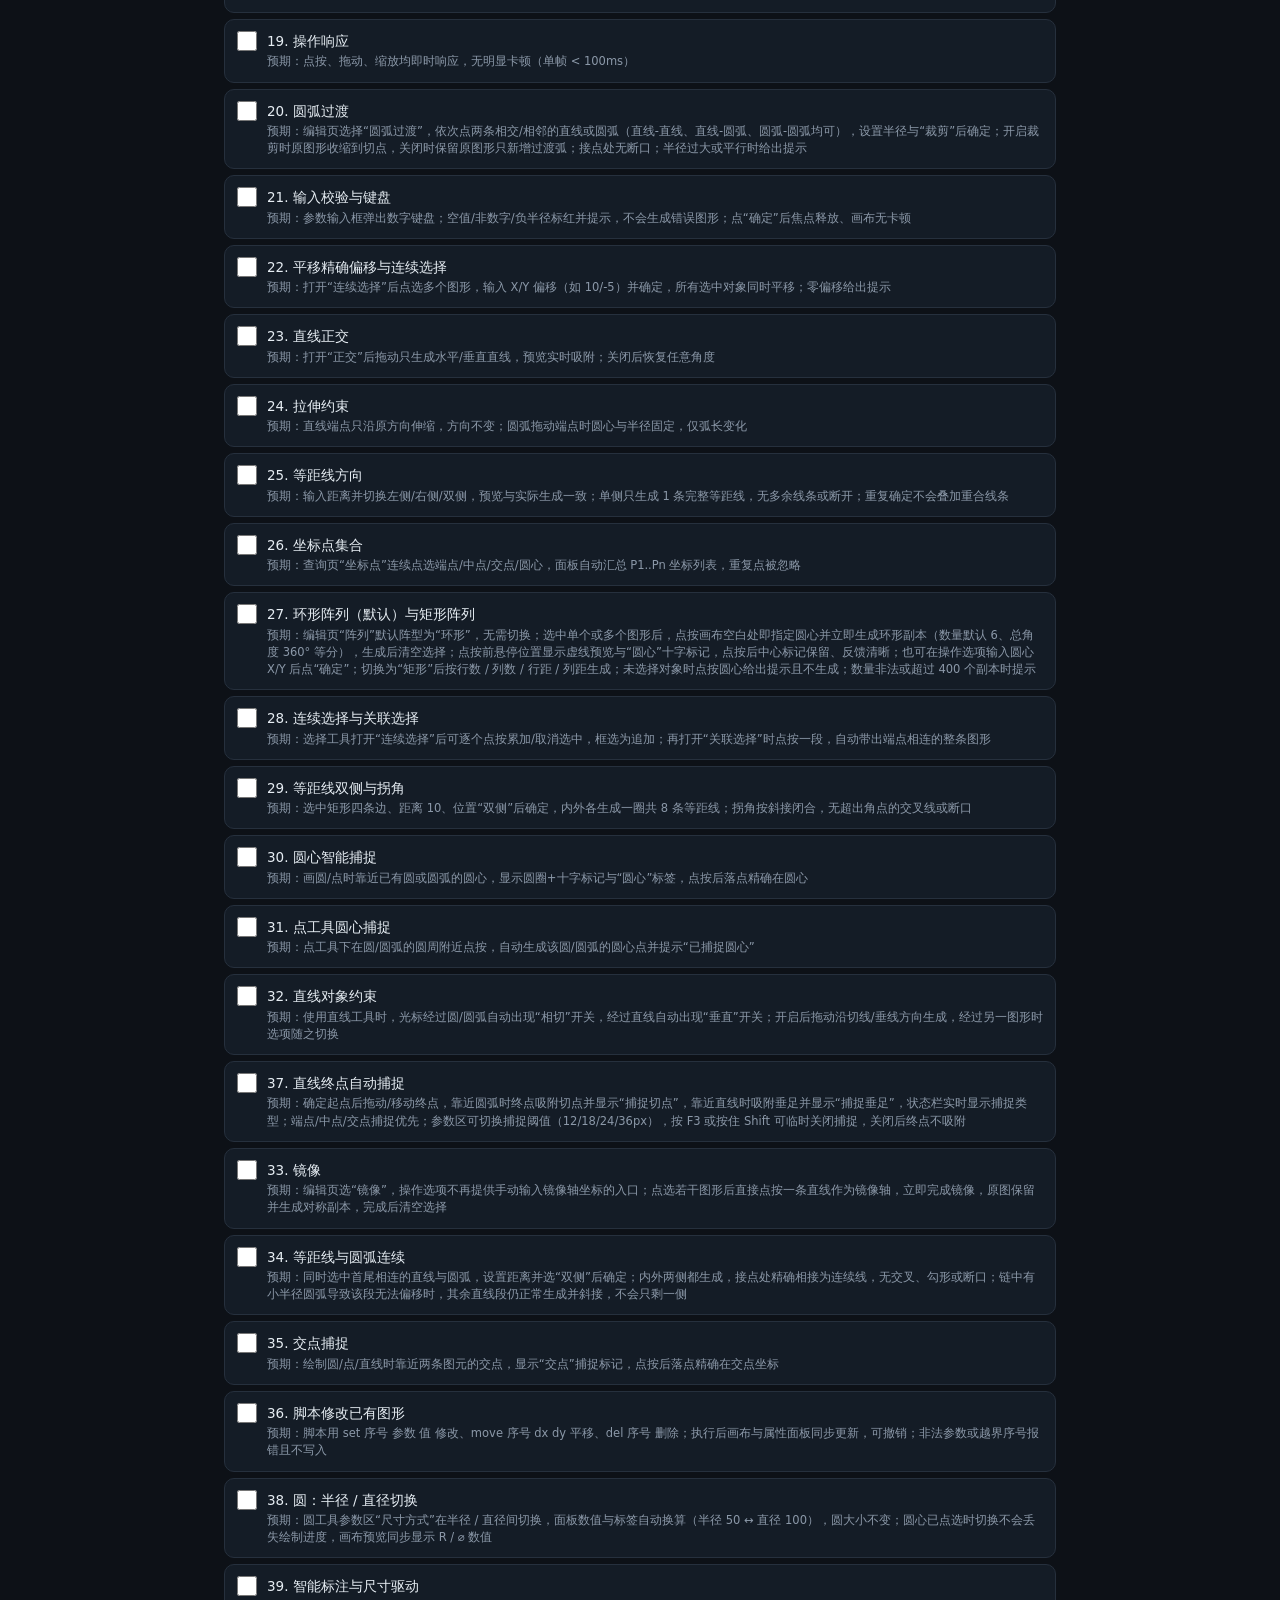
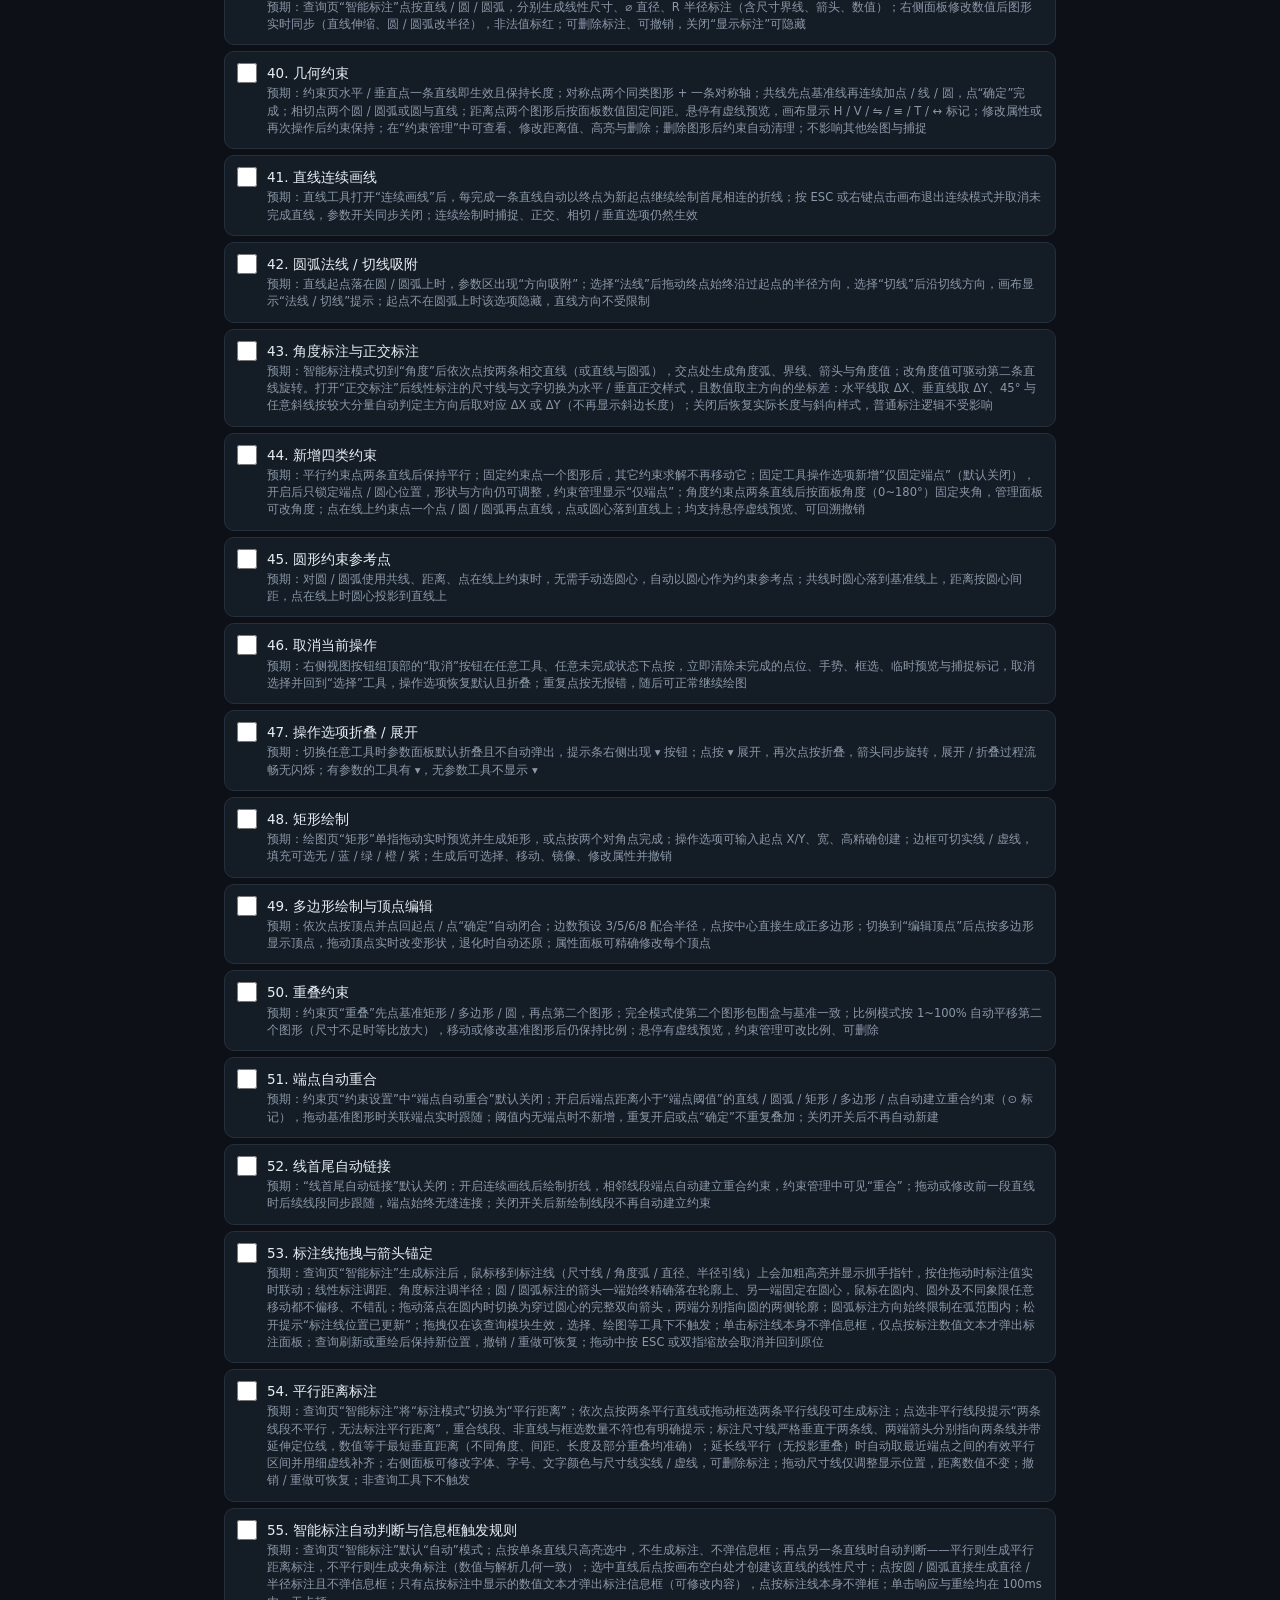
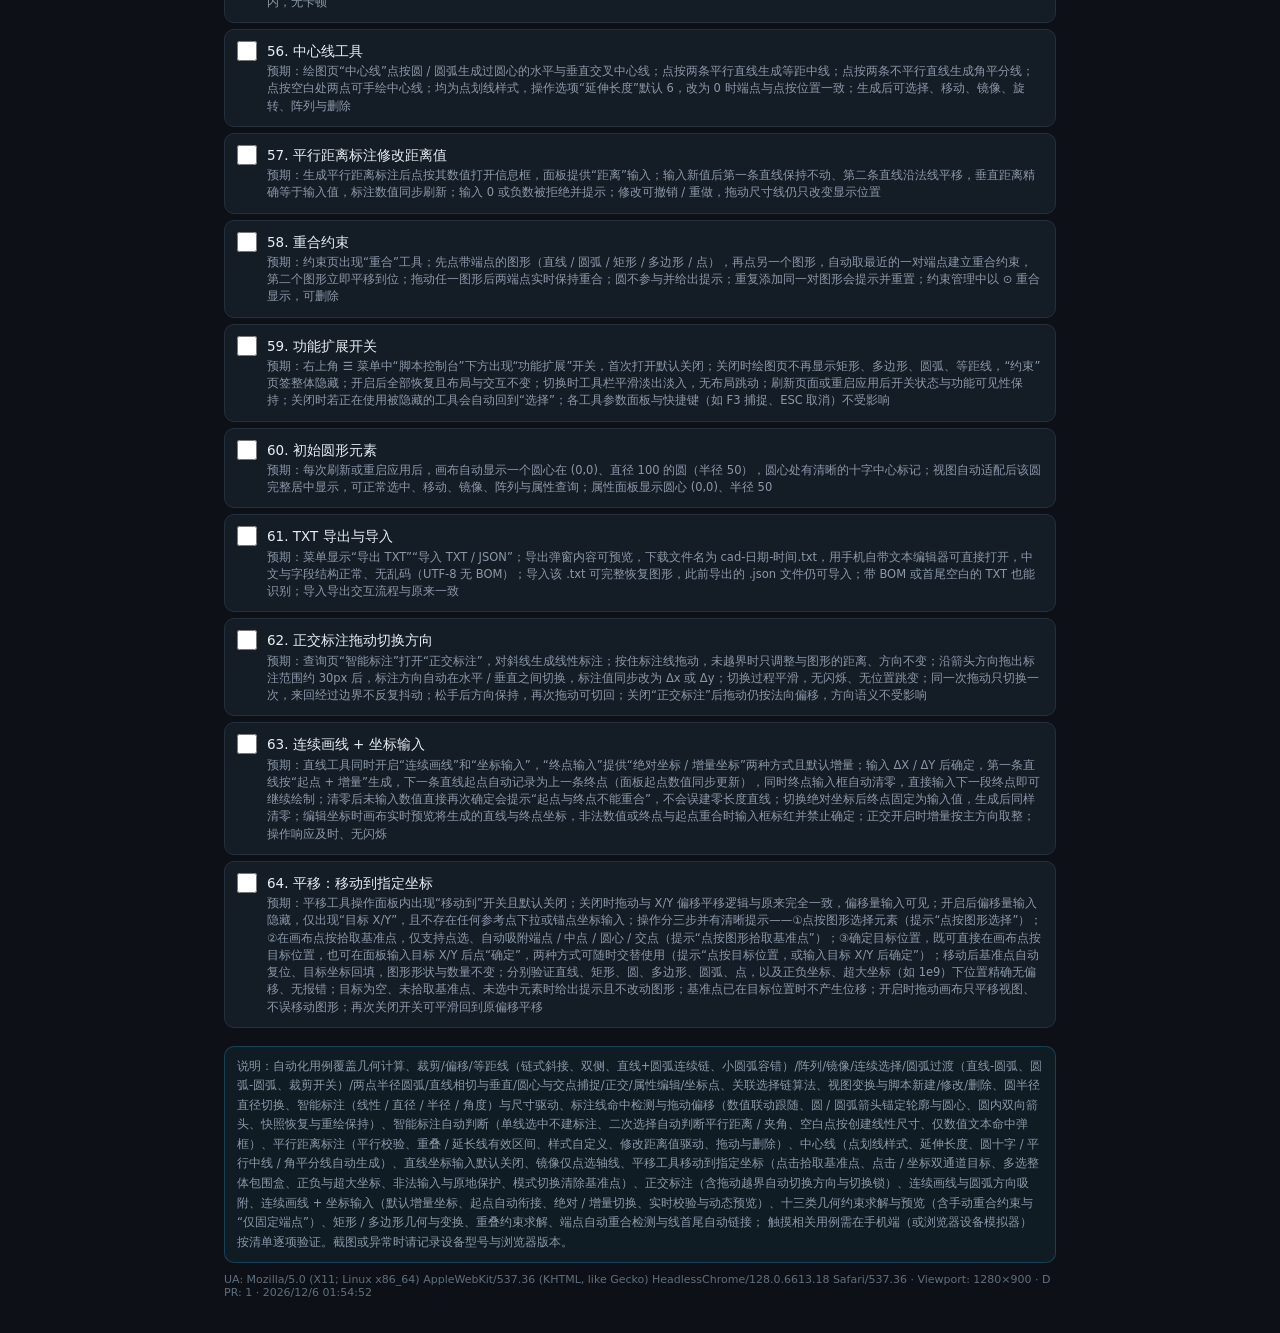
==== commit 6ad11607: "init project" ====
--- a/test.html
+++ b/test.html
@@ -159,11 +159,12 @@
     <label><input type="checkbox"><span>60. 初始圆形元素<span class="sub">预期：每次刷新或重启应用后，画布自动显示一个圆心在 (0,0)、直径 100 的圆（半径 50），圆心处有清晰的十字中心标记；视图自动适配后该圆完整居中显示，可正常选中、移动、镜像、阵列与属性查询；属性面板显示圆心 (0,0)、半径 50</span></span></label>
     <label><input type="checkbox"><span>61. TXT 导出与导入<span class="sub">预期：菜单显示“导出 TXT”“导入 TXT / JSON”；导出弹窗内容可预览，下载文件名为 cad-日期-时间.txt，用手机自带文本编辑器可直接打开，中文与字段结构正常、无乱码（UTF-8 无 BOM）；导入该 .txt 可完整恢复图形，此前导出的 .json 文件仍可导入；带 BOM 或首尾空白的 TXT 也能识别；导入导出交互流程与原来一致</span></span></label>
     <label><input type="checkbox"><span>62. 正交标注拖动切换方向<span class="sub">预期：查询页“智能标注”打开“正交标注”，对斜线生成线性标注；按住标注线拖动，未越界时只调整与图形的距离、方向不变；沿箭头方向拖出标注范围约 30px 后，标注方向自动在水平 / 垂直之间切换，标注值同步改为 Δx 或 Δy；切换过程平滑，无闪烁、无位置跳变；同一次拖动只切换一次，来回经过边界不反复抖动；松手后方向保持，再次拖动可切回；关闭“正交标注”后拖动仍按法向偏移，方向语义不受影响</span></span></label>
-    <label><input type="checkbox"><span>63. 连续画线 + 坐标输入<span class="sub">预期：直线工具同时开启“连续画线”和“坐标输入”，“终点输入”提供“绝对坐标 / 增量坐标”两种方式且默认增量；输入 ΔX / ΔY 后确定，第一条直线按“起点 + 增量”生成，下一条直线起点自动记录为上一条终点（面板起点数值同步更新），再次确定可沿用同一增量连续绘制；切换绝对坐标后终点固定为输入值，下一段终点自动按本次增量平移，避免与新起点重合；编辑坐标时画布实时预览将生成的直线与终点坐标，非法数值或终点与起点重合时输入框标红并禁止确定；正交开启时增量按主方向取整；操作响应及时、无闪烁</span></span></label>
+    <label><input type="checkbox"><span>63. 连续画线 + 坐标输入<span class="sub">预期：直线工具同时开启“连续画线”和“坐标输入”，“终点输入”提供“绝对坐标 / 增量坐标”两种方式且默认增量；输入 ΔX / ΔY 后确定，第一条直线按“起点 + 增量”生成，下一条直线起点自动记录为上一条终点（面板起点数值同步更新），同时终点输入框自动清零，直接输入下一段终点即可继续绘制；清零后未输入数值直接再次确定会提示“起点与终点不能重合”，不会误建零长度直线；切换绝对坐标后终点固定为输入值，生成后同样清零；编辑坐标时画布实时预览将生成的直线与终点坐标，非法数值或终点与起点重合时输入框标红并禁止确定；正交开启时增量按主方向取整；操作响应及时、无闪烁</span></span></label>
+    <label><input type="checkbox"><span>64. 平移：移动到指定坐标<span class="sub">预期：平移工具操作面板内出现“移动到”开关且默认关闭；关闭时拖动与 X/Y 偏移平移逻辑与原来完全一致，偏移量输入可见；开启后偏移量输入隐藏，仅出现“目标 X/Y”，且不存在任何参考点下拉或锚点坐标输入；操作分三步并有清晰提示——①点按图形选择元素（提示“点按图形选择”）；②在画布点按拾取基准点，仅支持点选、自动吸附端点 / 中点 / 圆心 / 交点（提示“点按图形拾取基准点”）；③确定目标位置，既可直接在画布点按目标位置，也可在面板输入目标 X/Y 后点“确定”，两种方式可随时交替使用（提示“点按目标位置，或输入目标 X/Y 后确定”）；移动后基准点自动复位、目标坐标回填，图形形状与数量不变；分别验证直线、矩形、圆、多边形、圆弧、点，以及正负坐标、超大坐标（如 1e9）下位置精确无偏移、无报错；目标为空、未拾取基准点、未选中元素时给出提示且不改动图形；基准点已在目标位置时不产生位移；开启时拖动画布只平移视图、不误移动图形；再次关闭开关可平滑回到原偏移平移</span></span></label>
   </section>
 
   <div class="note">
-    说明：自动化用例覆盖几何计算、裁剪/偏移/等距线（链式斜接、双侧、直线+圆弧连续链、小圆弧容错）/阵列/镜像/连续选择/圆弧过渡（直线-圆弧、圆弧-圆弧、裁剪开关）/两点半径圆弧/直线相切与垂直/圆心与交点捕捉/正交/属性编辑/坐标点、关联选择链算法、视图变换与脚本新建/修改/删除、圆半径直径切换、智能标注（线性 / 直径 / 半径 / 角度）与尺寸驱动、标注线命中检测与拖动偏移（数值联动跟随、圆 / 圆弧箭头锚定轮廓与圆心、圆内双向箭头、快照恢复与重绘保持）、智能标注自动判断（单线选中不建标注、二次选择自动判断平行距离 / 夹角、空白点按创建线性尺寸、仅数值文本命中弹框）、平行距离标注（平行校验、重叠 / 延长线有效区间、样式自定义、修改距离值驱动、拖动与删除）、中心线（点划线样式、延伸长度、圆十字 / 平行中线 / 角平分线自动生成）、直线坐标输入默认关闭、镜像仅点选轴线、正交标注（含拖动越界自动切换方向与切换锁）、连续画线与圆弧方向吸附、连续画线 + 坐标输入（默认增量坐标、起点自动衔接、绝对 / 增量切换、实时校验与动态预览）、十三类几何约束求解与预览（含手动重合约束与“仅固定端点”）、矩形 / 多边形几何与变换、重叠约束求解、端点自动重合检测与线首尾自动链接；
+    说明：自动化用例覆盖几何计算、裁剪/偏移/等距线（链式斜接、双侧、直线+圆弧连续链、小圆弧容错）/阵列/镜像/连续选择/圆弧过渡（直线-圆弧、圆弧-圆弧、裁剪开关）/两点半径圆弧/直线相切与垂直/圆心与交点捕捉/正交/属性编辑/坐标点、关联选择链算法、视图变换与脚本新建/修改/删除、圆半径直径切换、智能标注（线性 / 直径 / 半径 / 角度）与尺寸驱动、标注线命中检测与拖动偏移（数值联动跟随、圆 / 圆弧箭头锚定轮廓与圆心、圆内双向箭头、快照恢复与重绘保持）、智能标注自动判断（单线选中不建标注、二次选择自动判断平行距离 / 夹角、空白点按创建线性尺寸、仅数值文本命中弹框）、平行距离标注（平行校验、重叠 / 延长线有效区间、样式自定义、修改距离值驱动、拖动与删除）、中心线（点划线样式、延伸长度、圆十字 / 平行中线 / 角平分线自动生成）、直线坐标输入默认关闭、镜像仅点选轴线、平移工具移动到指定坐标（点击拾取基准点、点击 / 坐标双通道目标、多选整体包围盒、正负与超大坐标、非法输入与原地保护、模式切换清除基准点）、正交标注（含拖动越界自动切换方向与切换锁）、连续画线与圆弧方向吸附、连续画线 + 坐标输入（默认增量坐标、起点自动衔接、绝对 / 增量切换、实时校验与动态预览）、十三类几何约束求解与预览（含手动重合约束与“仅固定端点”）、矩形 / 多边形几何与变换、重叠约束求解、端点自动重合检测与线首尾自动链接；
     触摸相关用例需在手机端（或浏览器设备模拟器）按清单逐项验证。截图或异常时请记录设备型号与浏览器版本。
   </div>
   <div class="env" id="env"></div>
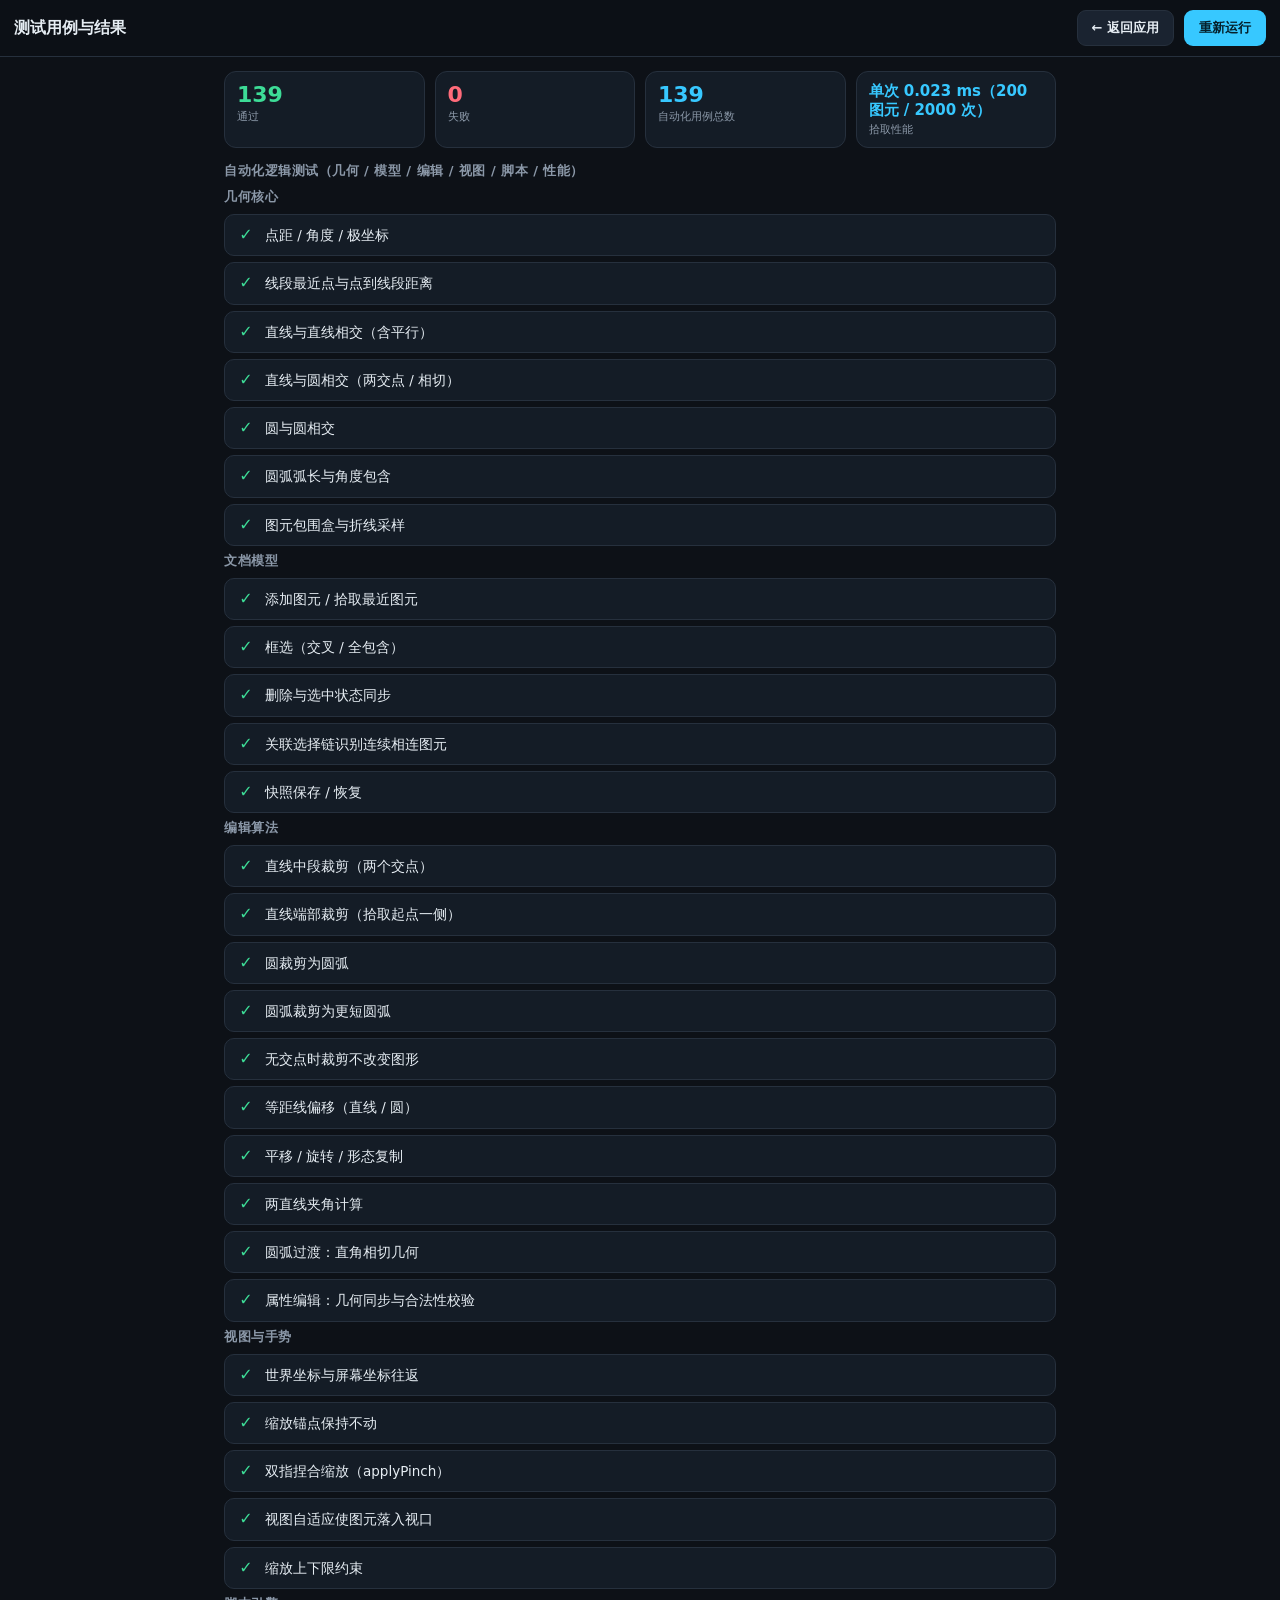
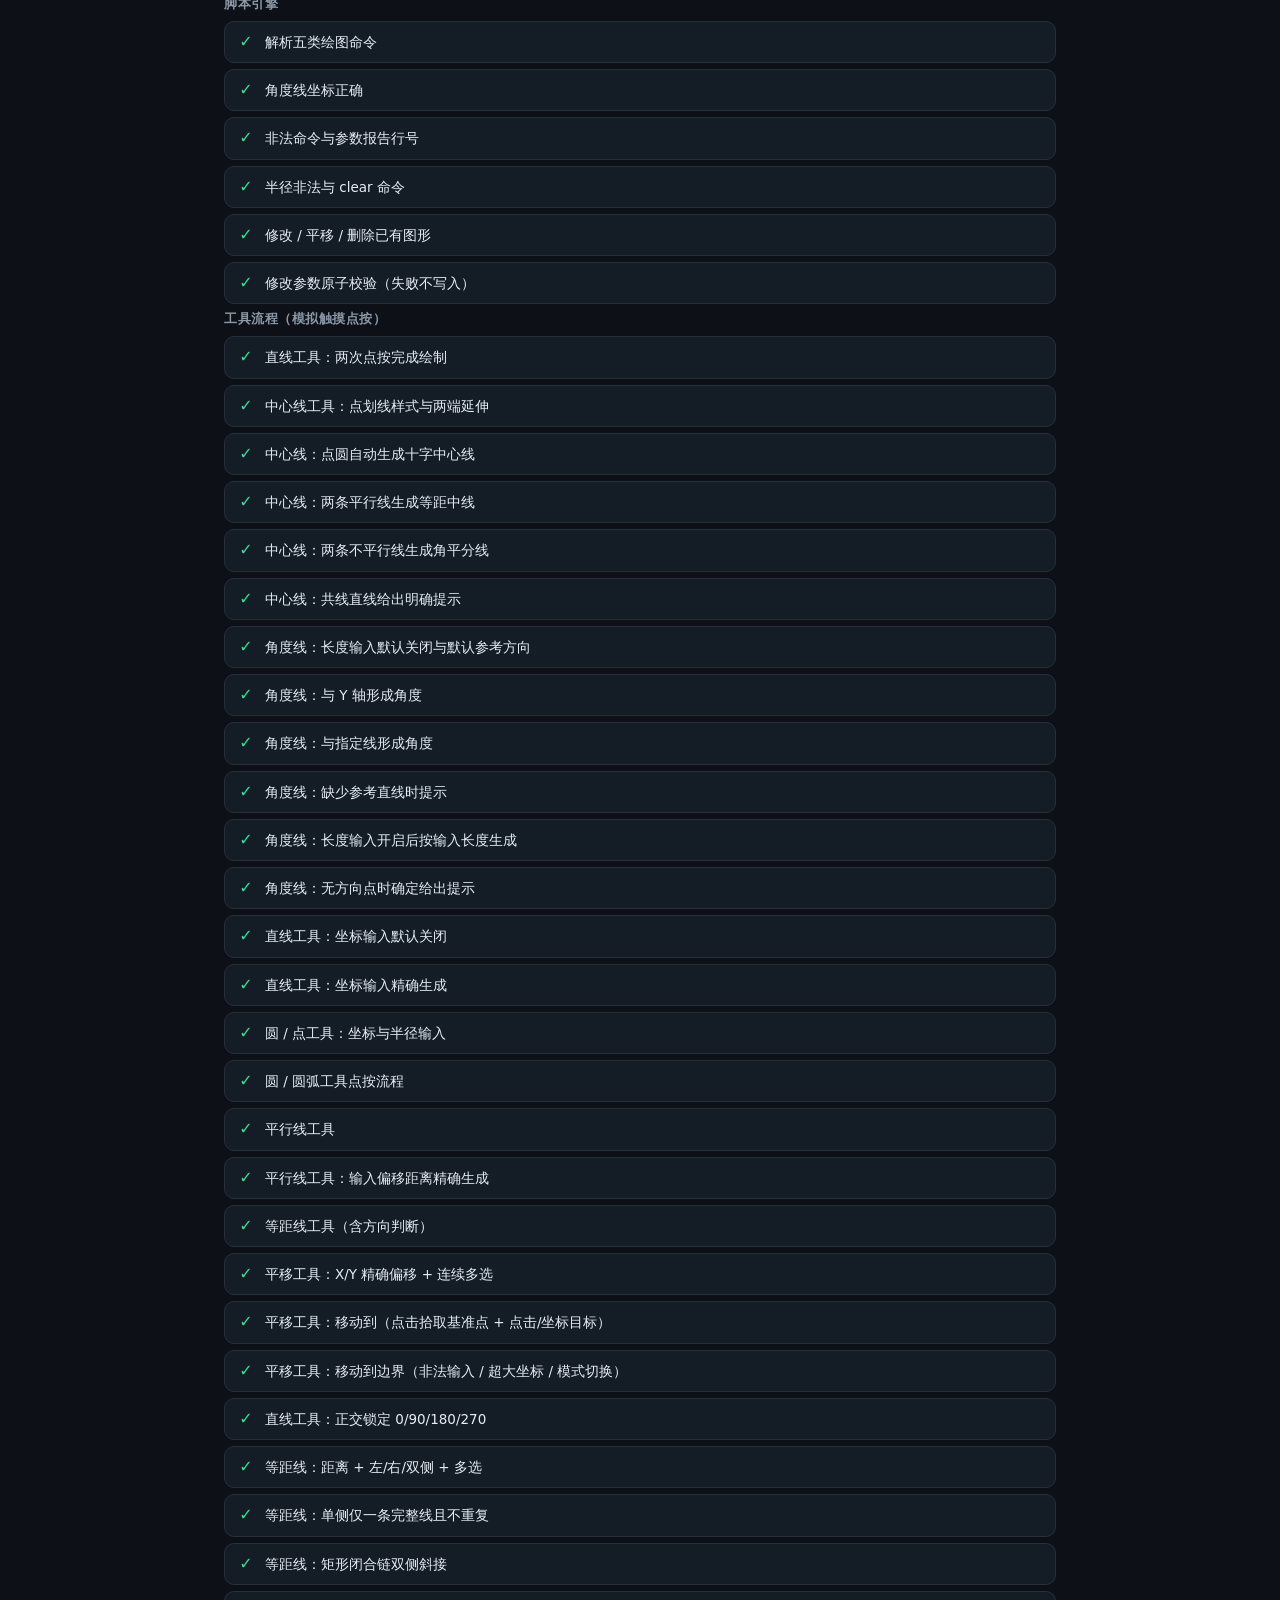
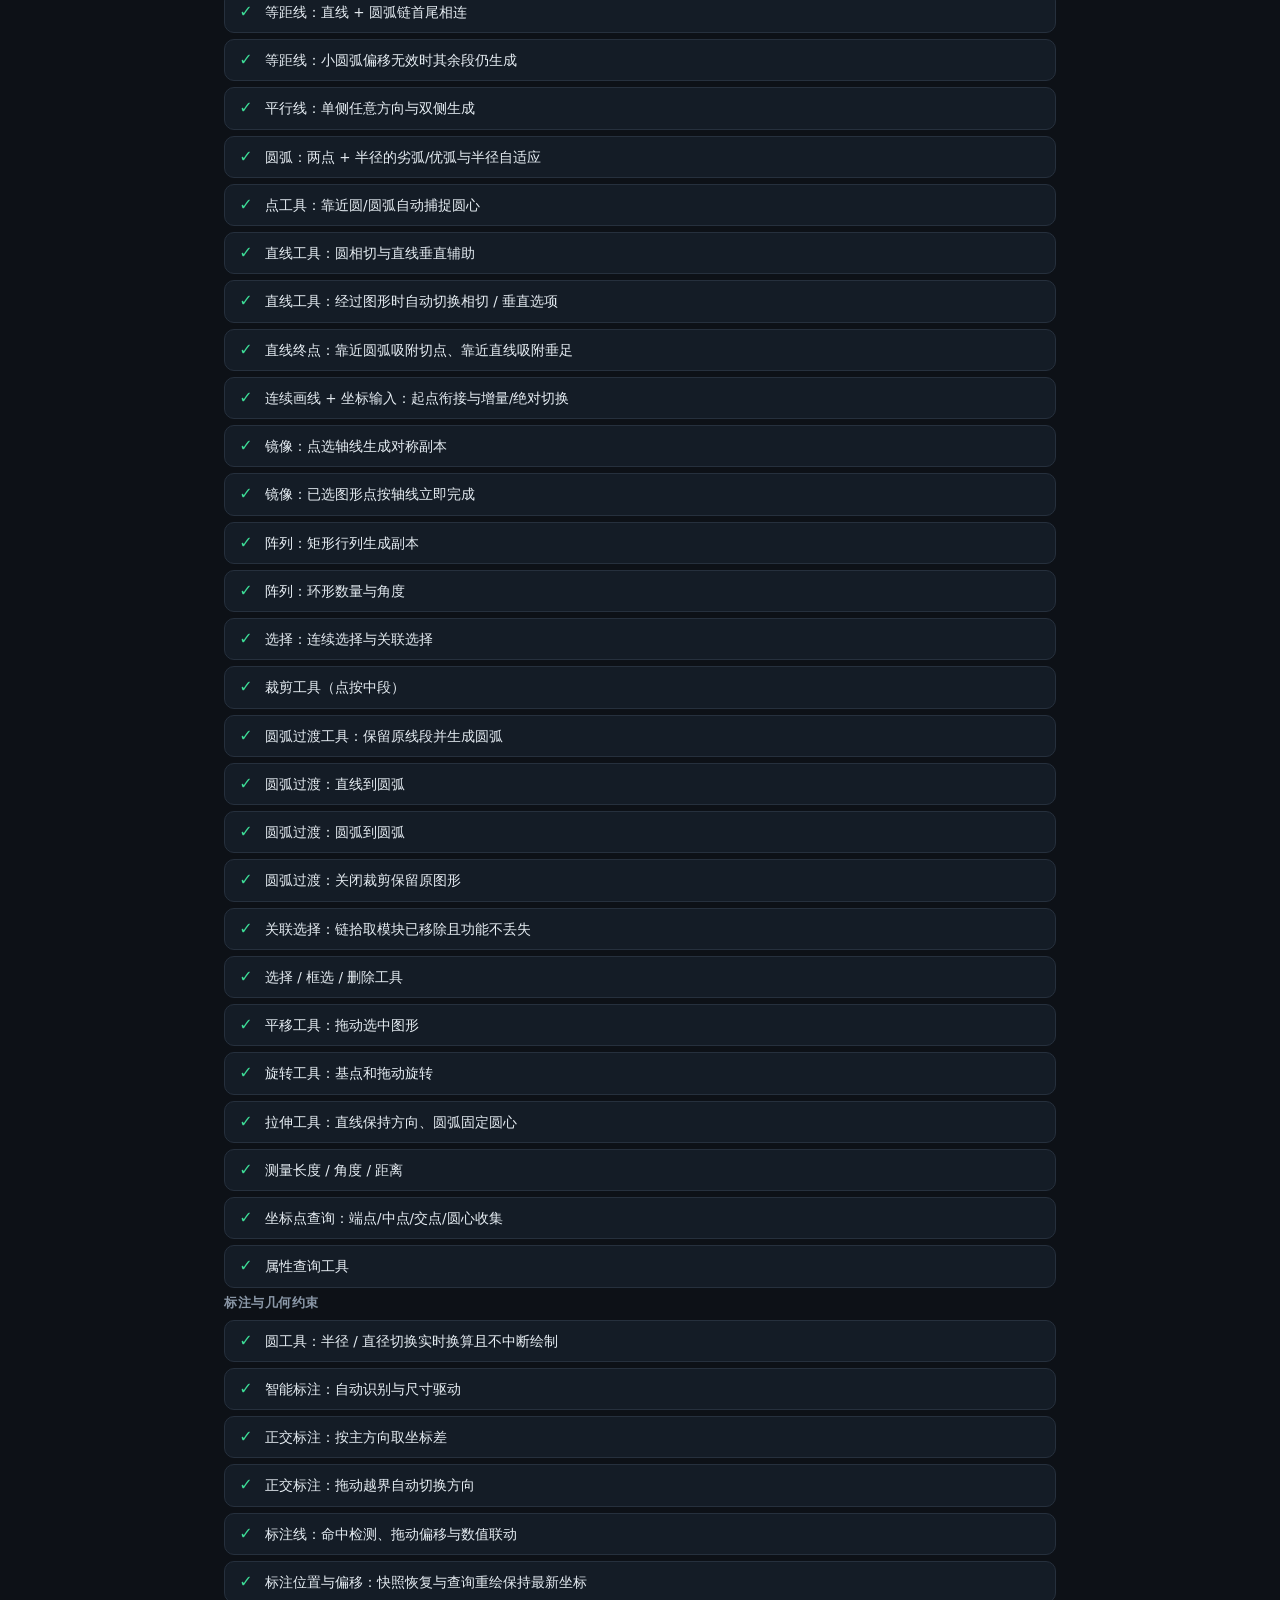
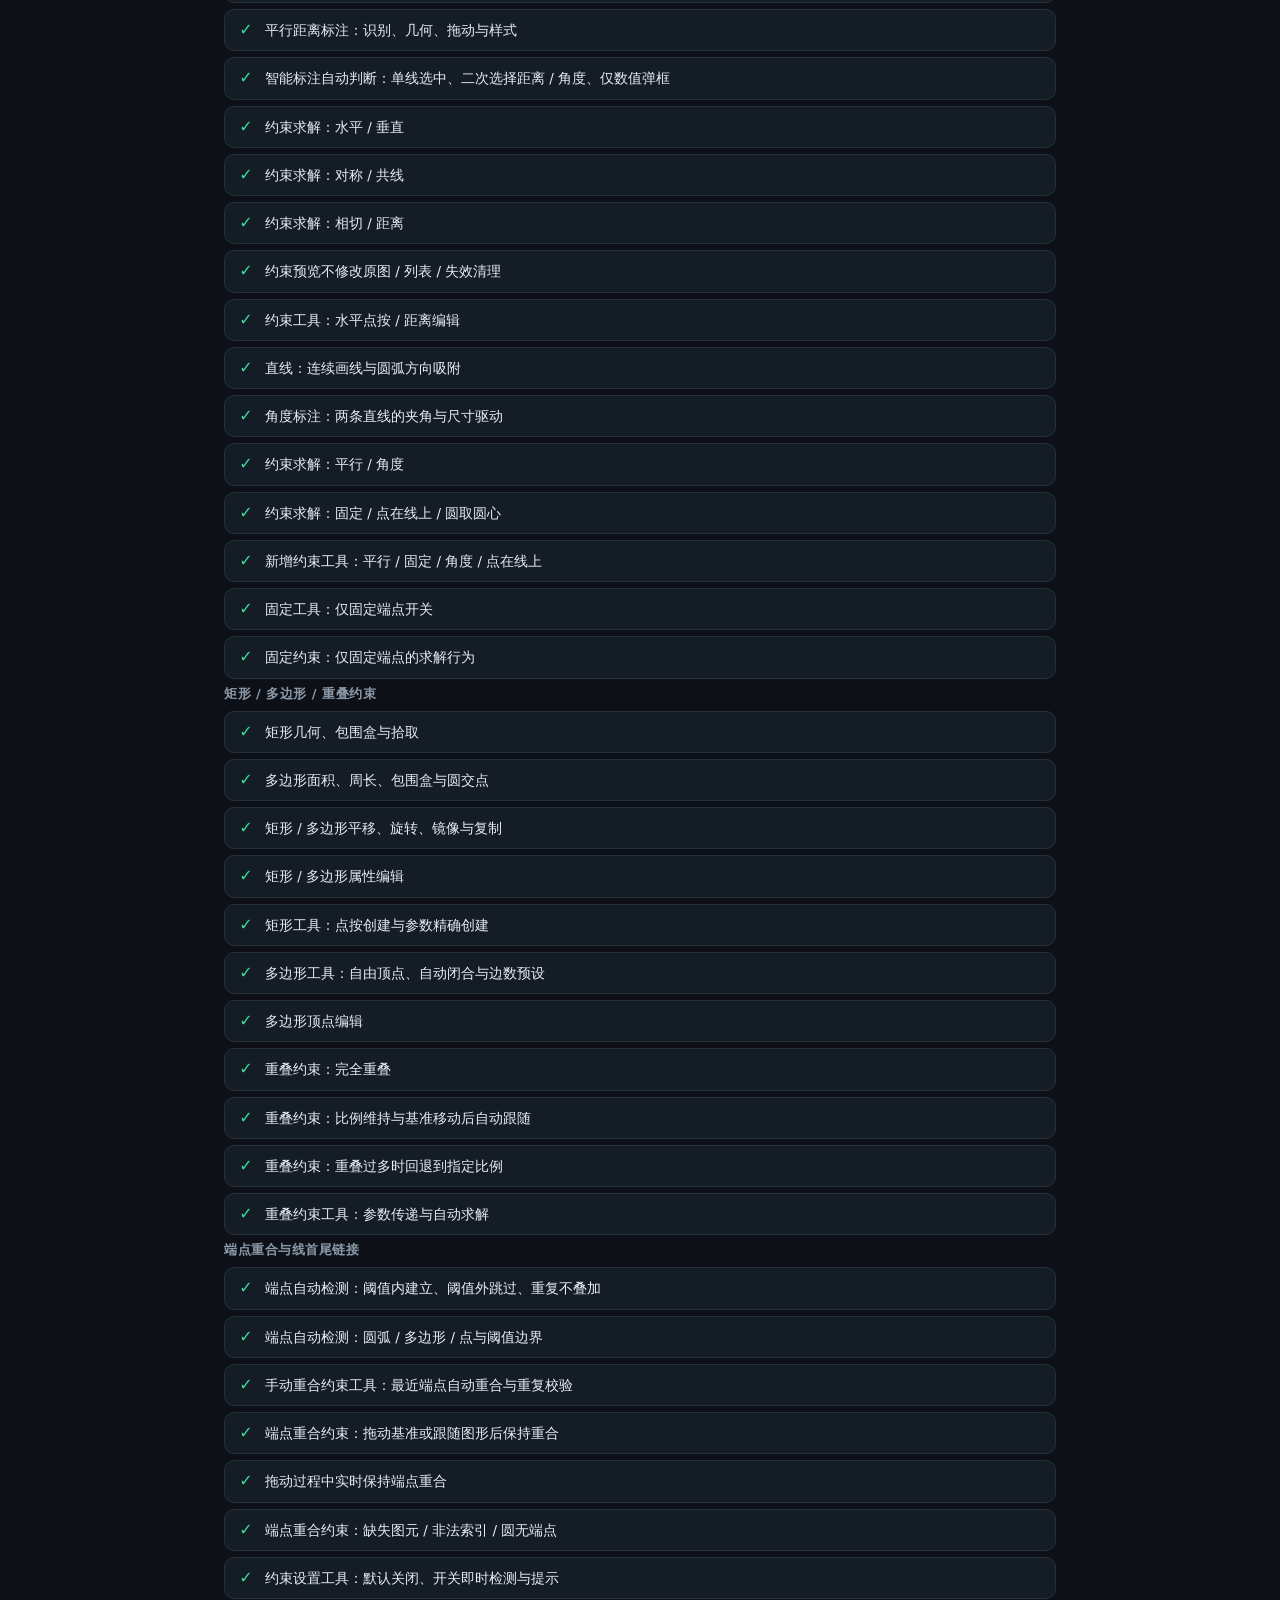
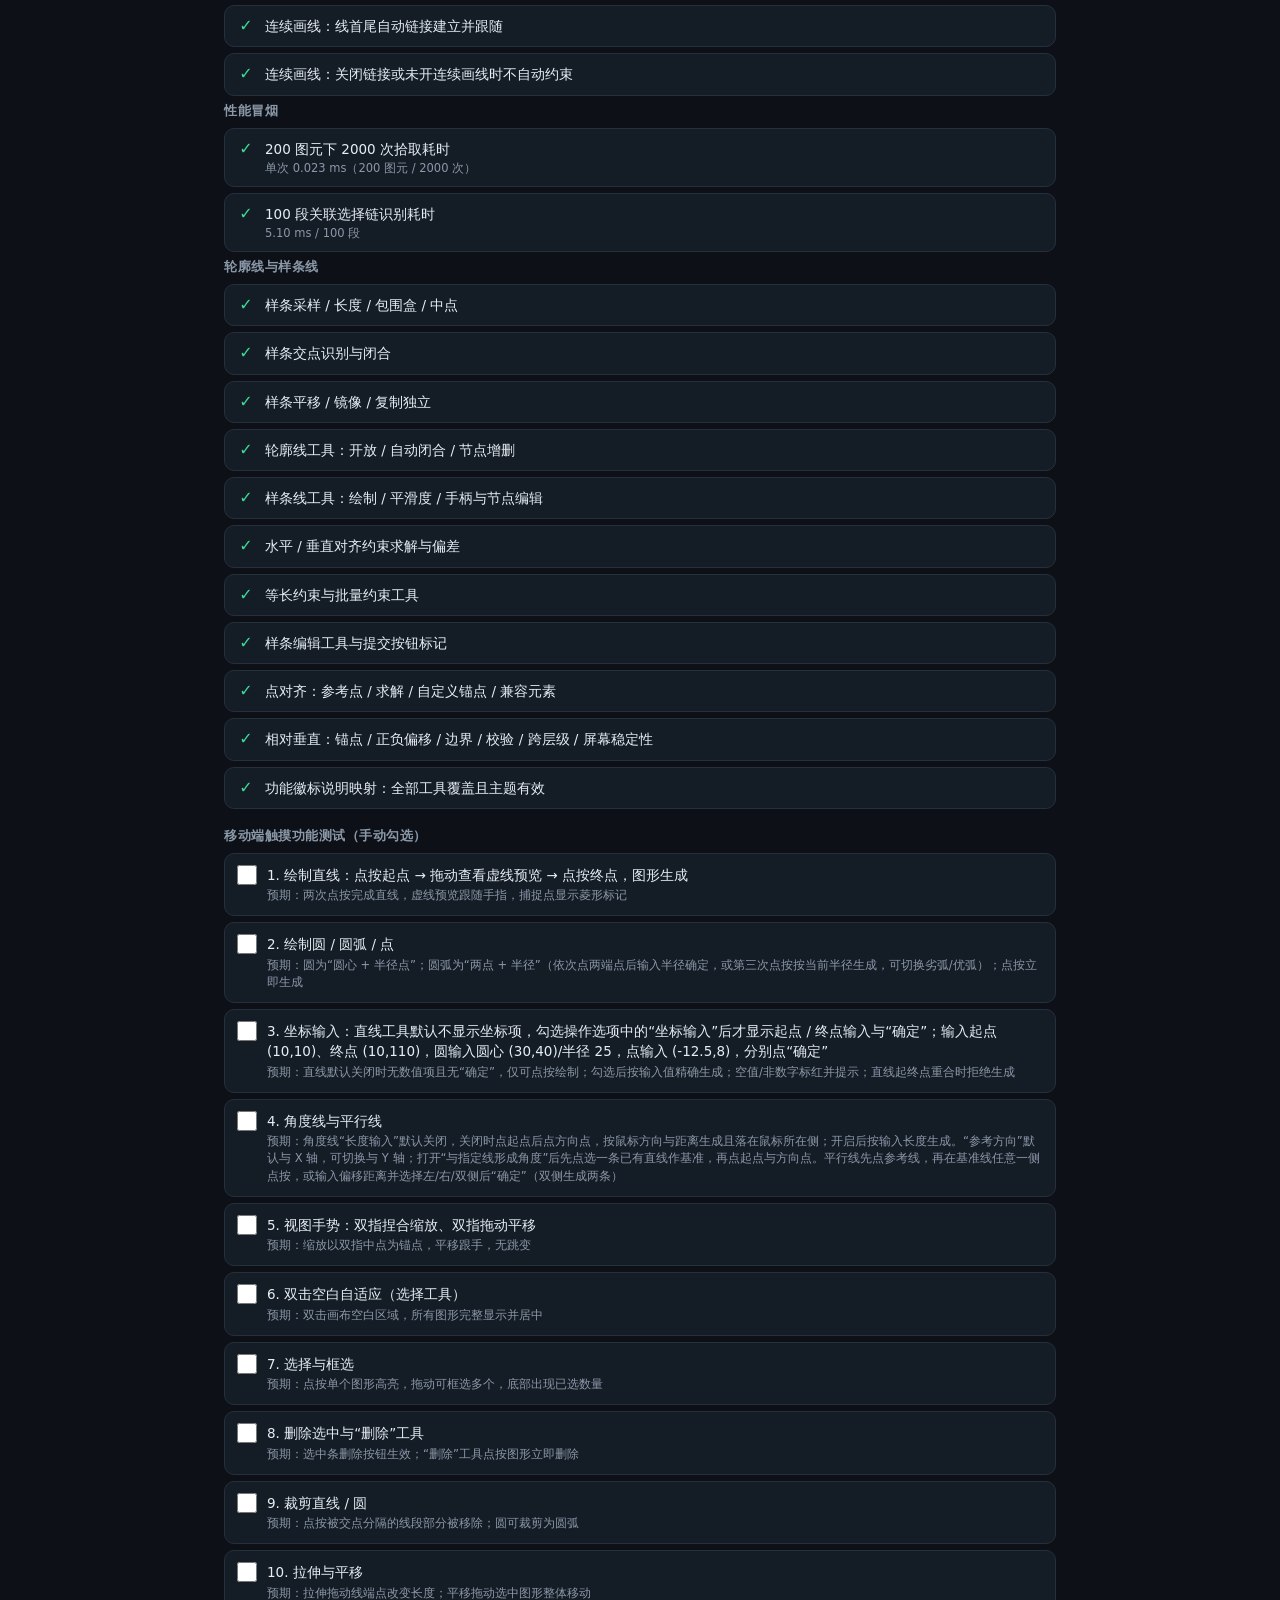
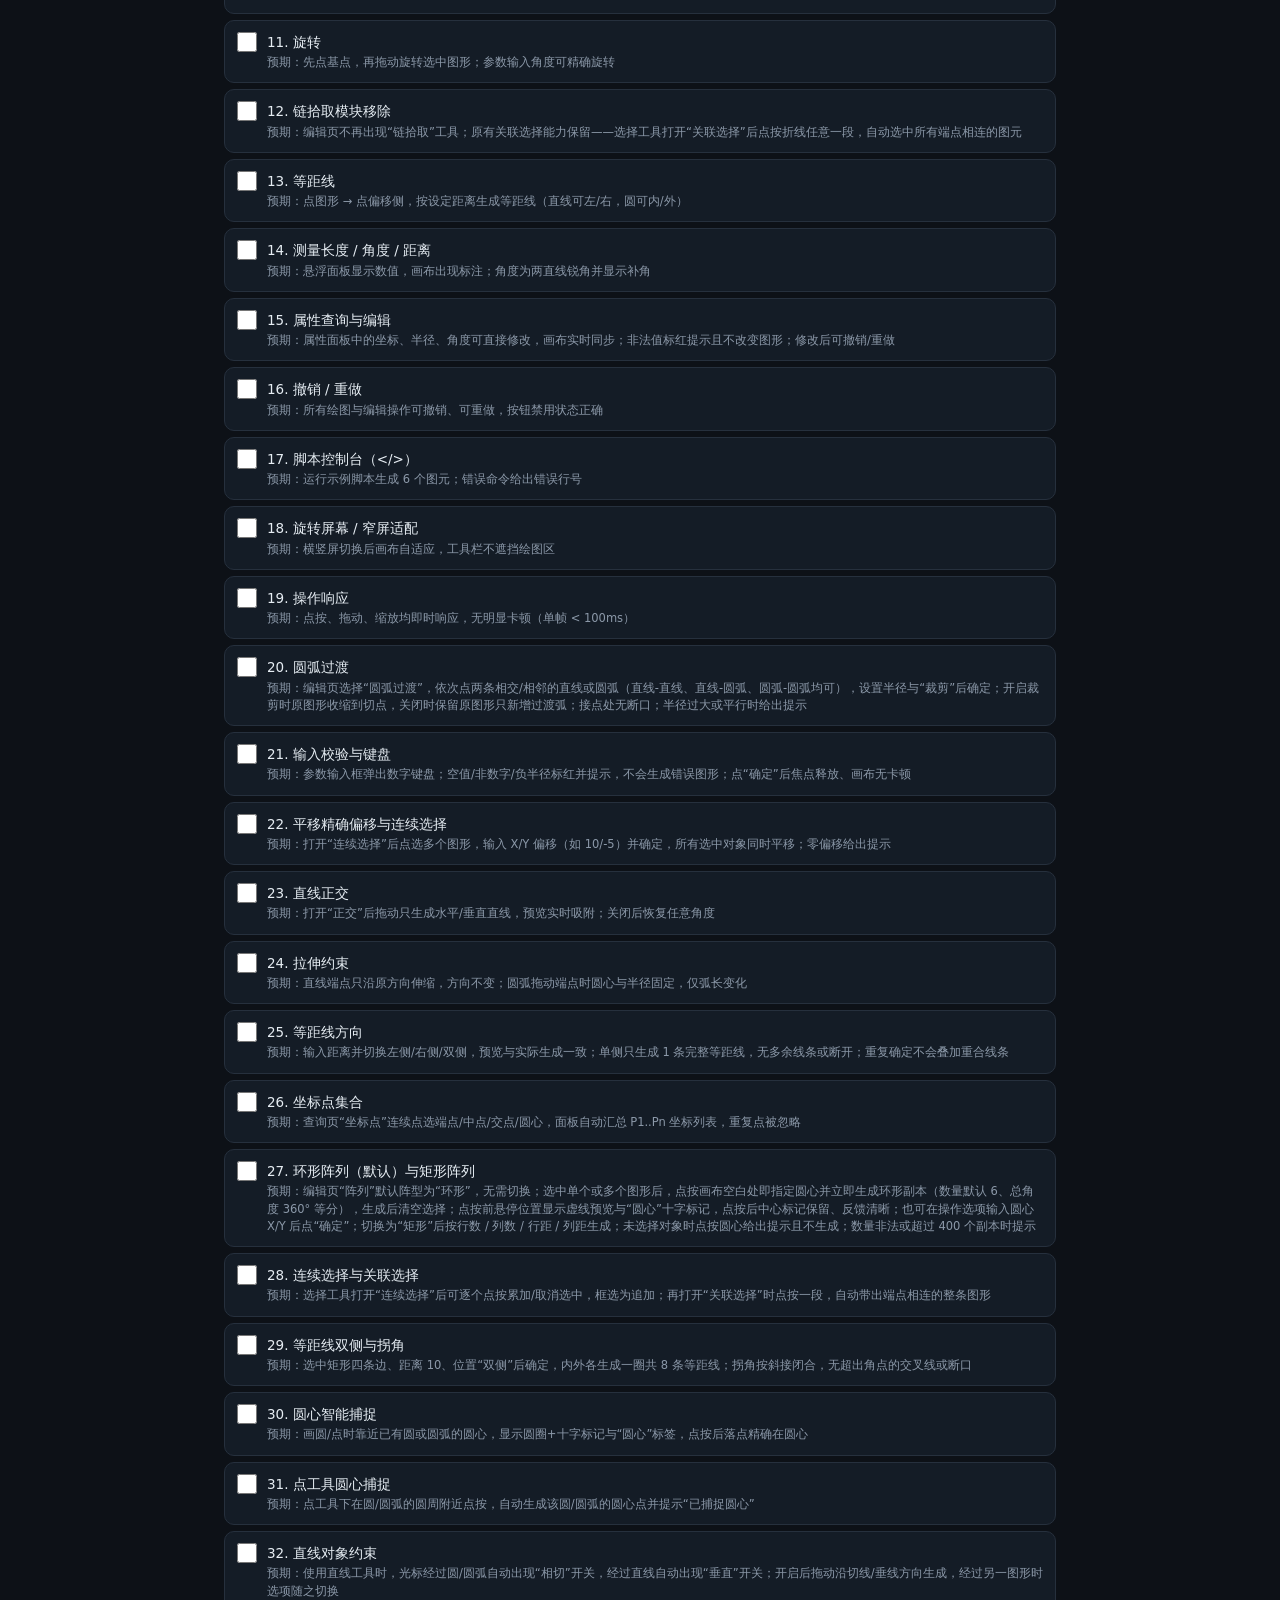
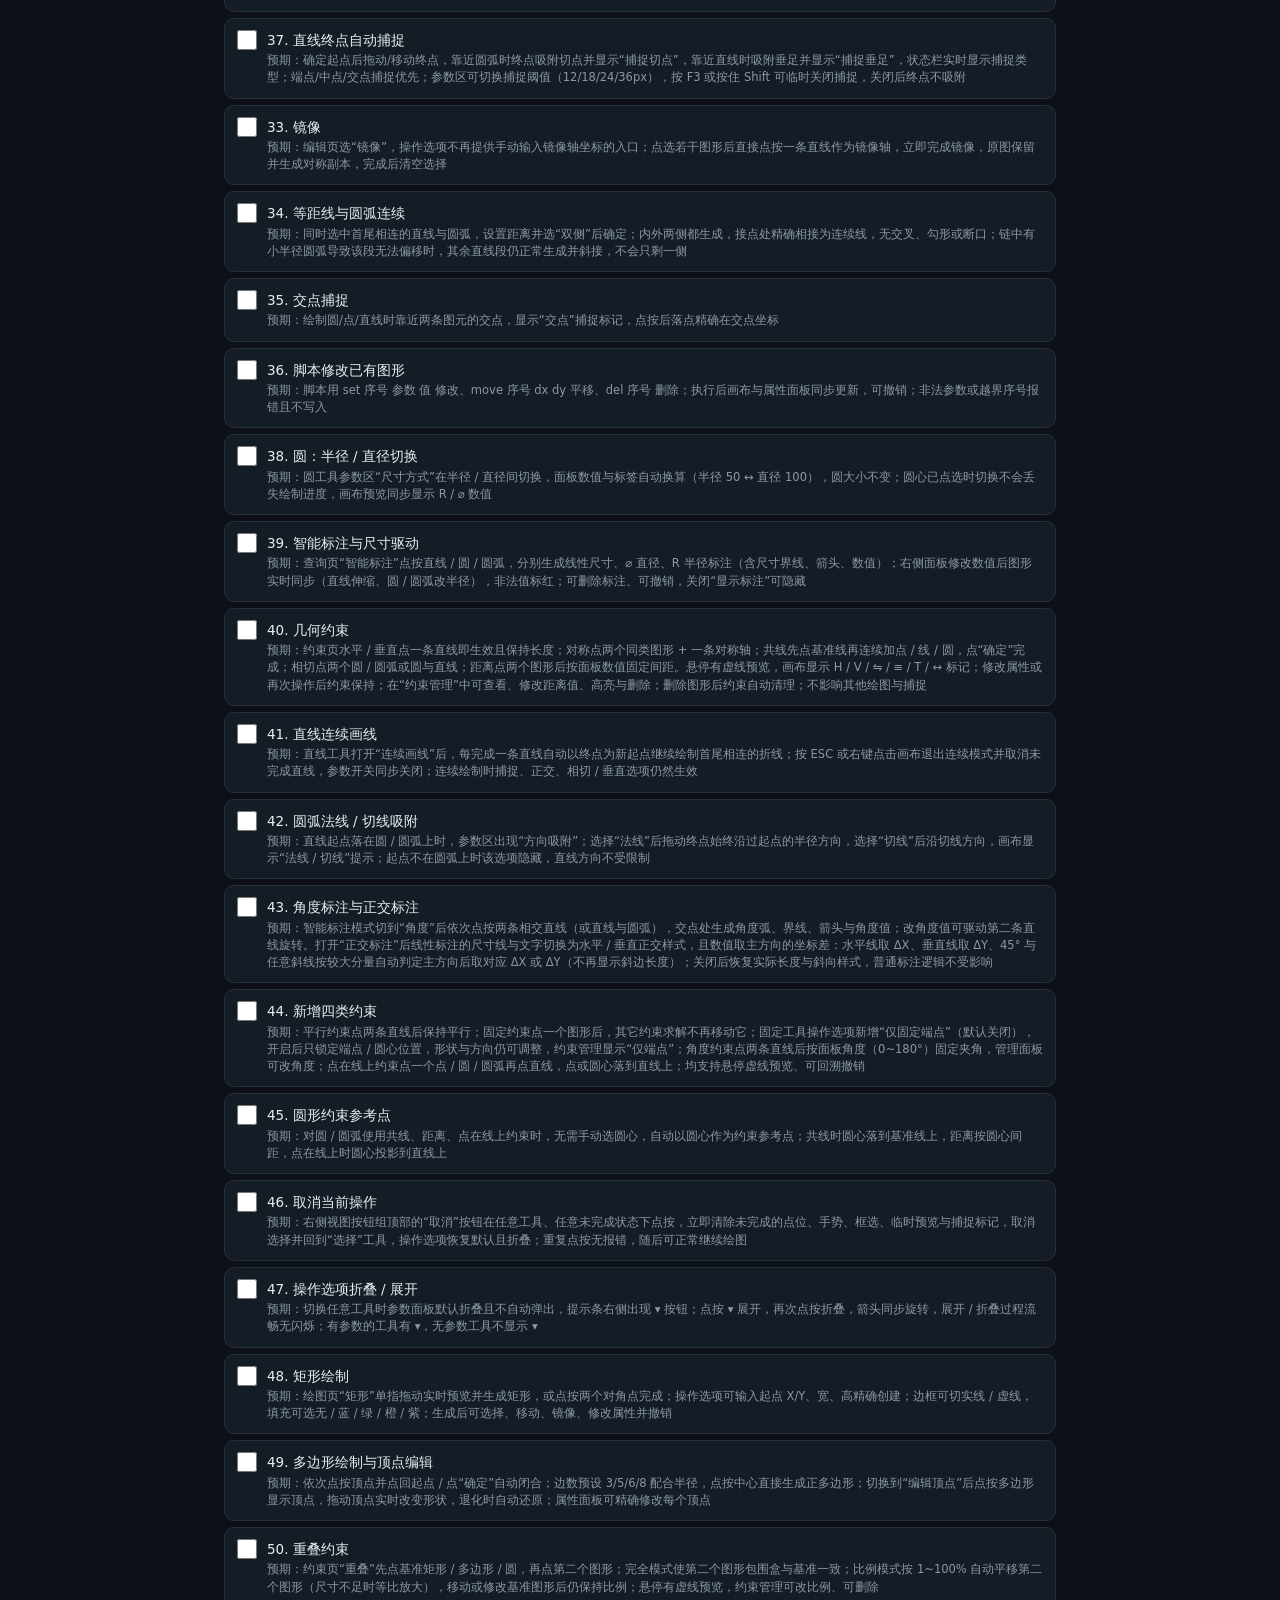
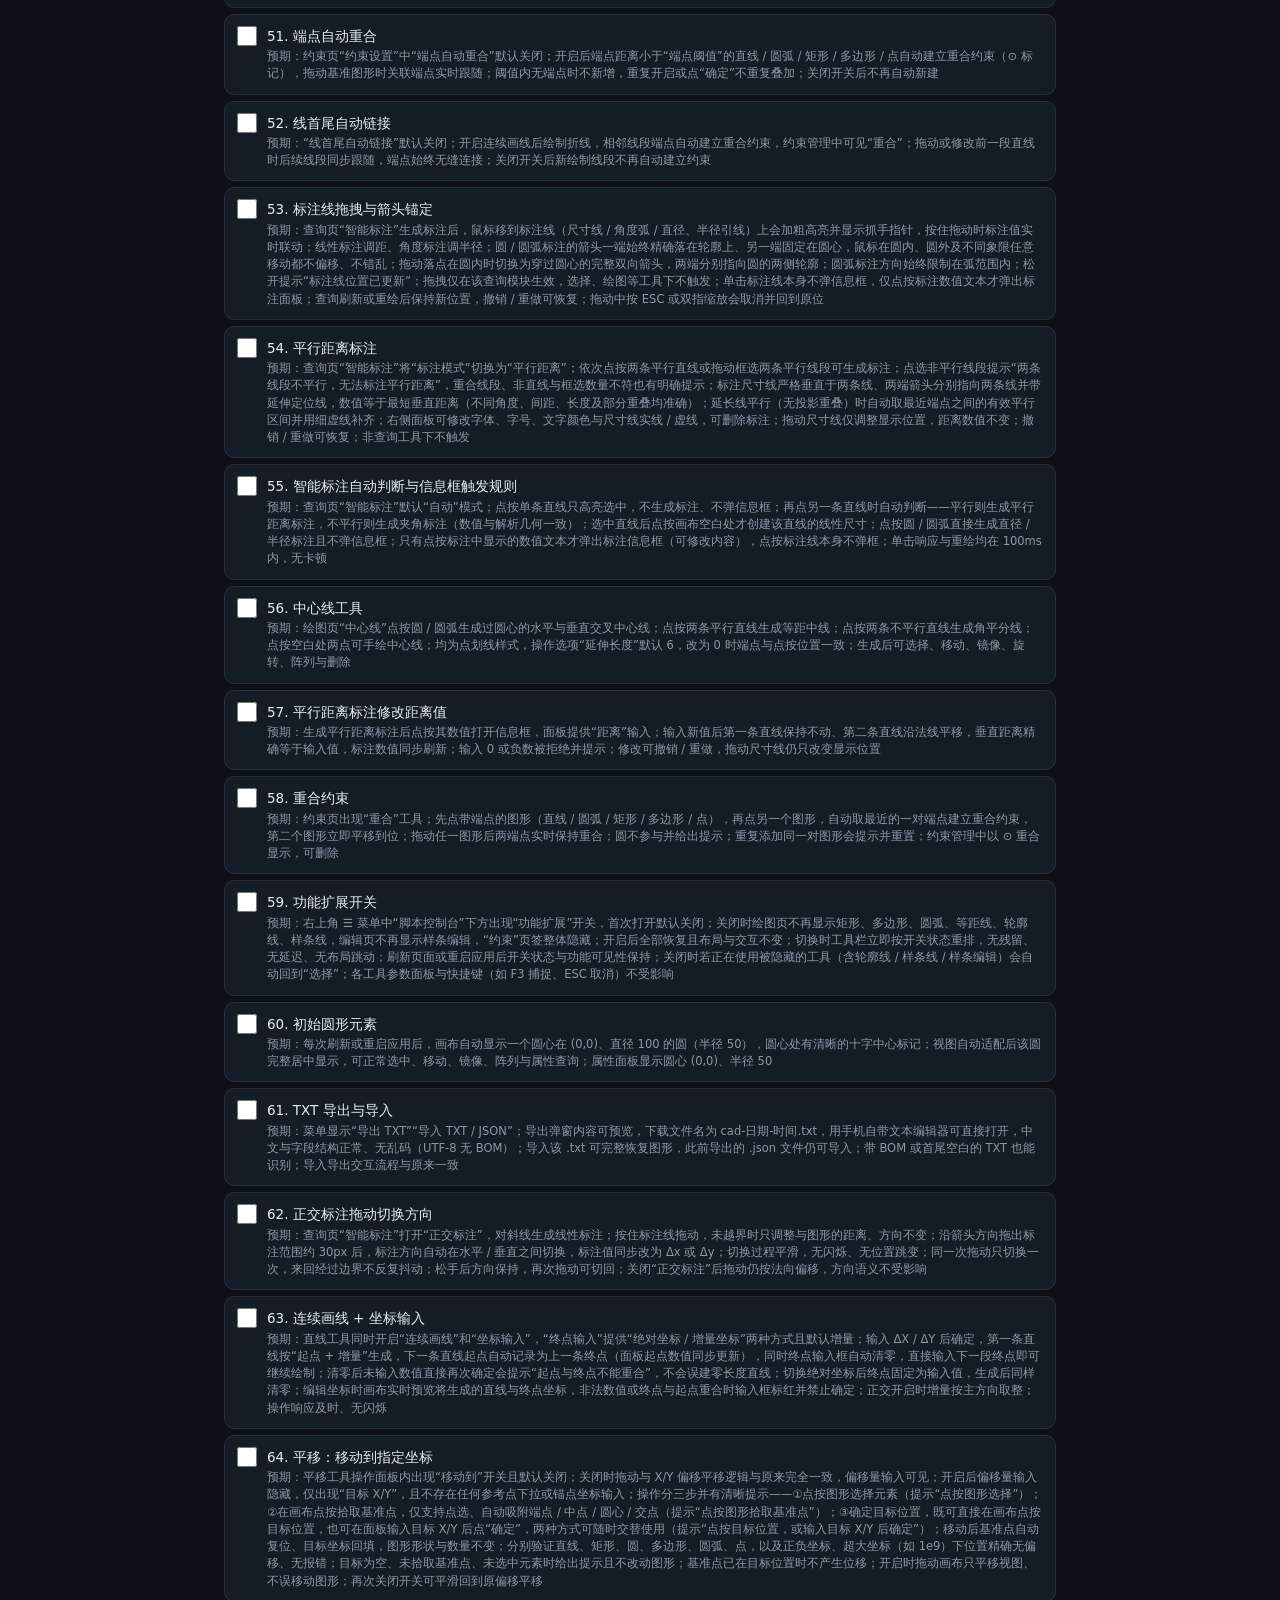
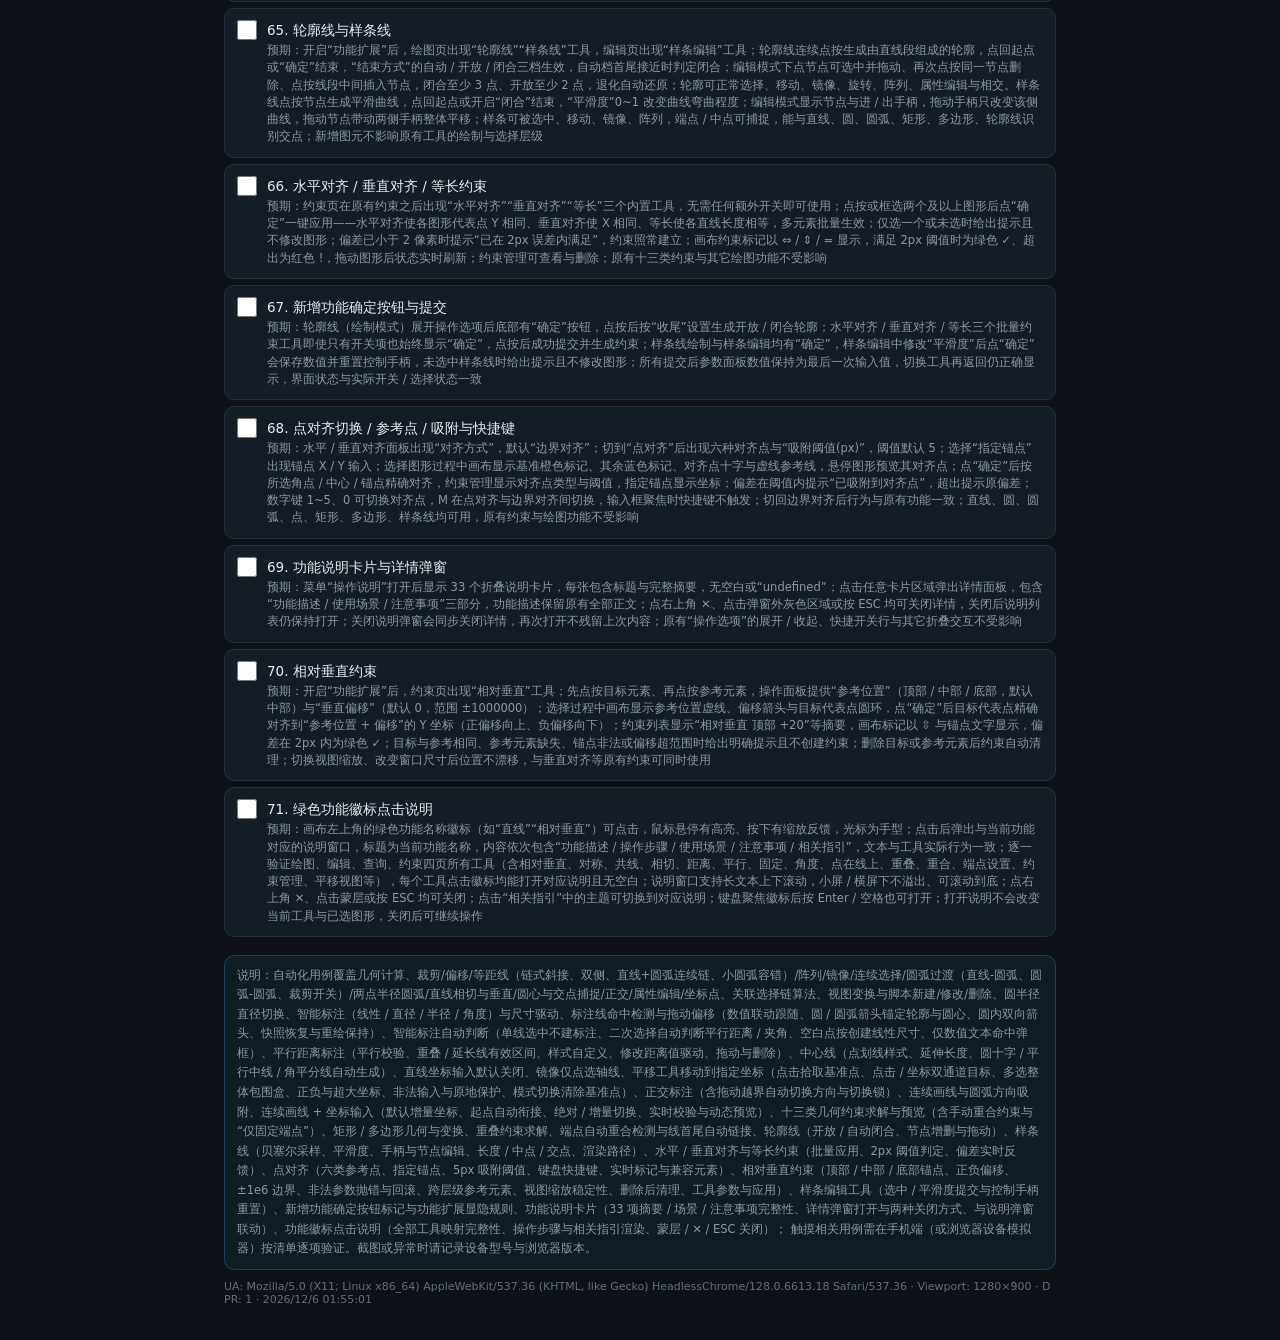
==== commit f3a1d4a0: "init project" ====
--- a/test.html
+++ b/test.html
@@ -155,16 +155,23 @@
     <label><input type="checkbox"><span>56. 中心线工具<span class="sub">预期：绘图页“中心线”点按圆 / 圆弧生成过圆心的水平与垂直交叉中心线；点按两条平行直线生成等距中线；点按两条不平行直线生成角平分线；点按空白处两点可手绘中心线；均为点划线样式，操作选项“延伸长度”默认 6，改为 0 时端点与点按位置一致；生成后可选择、移动、镜像、旋转、阵列与删除</span></span></label>
     <label><input type="checkbox"><span>57. 平行距离标注修改距离值<span class="sub">预期：生成平行距离标注后点按其数值打开信息框，面板提供“距离”输入；输入新值后第一条直线保持不动、第二条直线沿法线平移，垂直距离精确等于输入值，标注数值同步刷新；输入 0 或负数被拒绝并提示；修改可撤销 / 重做，拖动尺寸线仍只改变显示位置</span></span></label>
     <label><input type="checkbox"><span>58. 重合约束<span class="sub">预期：约束页出现“重合”工具；先点带端点的图形（直线 / 圆弧 / 矩形 / 多边形 / 点），再点另一个图形，自动取最近的一对端点建立重合约束，第二个图形立即平移到位；拖动任一图形后两端点实时保持重合；圆不参与并给出提示；重复添加同一对图形会提示并重置；约束管理中以 ⊙ 重合显示，可删除</span></span></label>
-    <label><input type="checkbox"><span>59. 功能扩展开关<span class="sub">预期：右上角 ☰ 菜单中“脚本控制台”下方出现“功能扩展”开关，首次打开默认关闭；关闭时绘图页不再显示矩形、多边形、圆弧、等距线，“约束”页签整体隐藏；开启后全部恢复且布局与交互不变；切换时工具栏平滑淡出淡入，无布局跳动；刷新页面或重启应用后开关状态与功能可见性保持；关闭时若正在使用被隐藏的工具会自动回到“选择”；各工具参数面板与快捷键（如 F3 捕捉、ESC 取消）不受影响</span></span></label>
+    <label><input type="checkbox"><span>59. 功能扩展开关<span class="sub">预期：右上角 ☰ 菜单中“脚本控制台”下方出现“功能扩展”开关，首次打开默认关闭；关闭时绘图页不再显示矩形、多边形、圆弧、等距线、轮廓线、样条线，编辑页不再显示样条编辑，“约束”页签整体隐藏；开启后全部恢复且布局与交互不变；切换时工具栏立即按开关状态重排，无残留、无延迟、无布局跳动；刷新页面或重启应用后开关状态与功能可见性保持；关闭时若正在使用被隐藏的工具（含轮廓线 / 样条线 / 样条编辑）会自动回到“选择”；各工具参数面板与快捷键（如 F3 捕捉、ESC 取消）不受影响</span></span></label>
     <label><input type="checkbox"><span>60. 初始圆形元素<span class="sub">预期：每次刷新或重启应用后，画布自动显示一个圆心在 (0,0)、直径 100 的圆（半径 50），圆心处有清晰的十字中心标记；视图自动适配后该圆完整居中显示，可正常选中、移动、镜像、阵列与属性查询；属性面板显示圆心 (0,0)、半径 50</span></span></label>
     <label><input type="checkbox"><span>61. TXT 导出与导入<span class="sub">预期：菜单显示“导出 TXT”“导入 TXT / JSON”；导出弹窗内容可预览，下载文件名为 cad-日期-时间.txt，用手机自带文本编辑器可直接打开，中文与字段结构正常、无乱码（UTF-8 无 BOM）；导入该 .txt 可完整恢复图形，此前导出的 .json 文件仍可导入；带 BOM 或首尾空白的 TXT 也能识别；导入导出交互流程与原来一致</span></span></label>
     <label><input type="checkbox"><span>62. 正交标注拖动切换方向<span class="sub">预期：查询页“智能标注”打开“正交标注”，对斜线生成线性标注；按住标注线拖动，未越界时只调整与图形的距离、方向不变；沿箭头方向拖出标注范围约 30px 后，标注方向自动在水平 / 垂直之间切换，标注值同步改为 Δx 或 Δy；切换过程平滑，无闪烁、无位置跳变；同一次拖动只切换一次，来回经过边界不反复抖动；松手后方向保持，再次拖动可切回；关闭“正交标注”后拖动仍按法向偏移，方向语义不受影响</span></span></label>
     <label><input type="checkbox"><span>63. 连续画线 + 坐标输入<span class="sub">预期：直线工具同时开启“连续画线”和“坐标输入”，“终点输入”提供“绝对坐标 / 增量坐标”两种方式且默认增量；输入 ΔX / ΔY 后确定，第一条直线按“起点 + 增量”生成，下一条直线起点自动记录为上一条终点（面板起点数值同步更新），同时终点输入框自动清零，直接输入下一段终点即可继续绘制；清零后未输入数值直接再次确定会提示“起点与终点不能重合”，不会误建零长度直线；切换绝对坐标后终点固定为输入值，生成后同样清零；编辑坐标时画布实时预览将生成的直线与终点坐标，非法数值或终点与起点重合时输入框标红并禁止确定；正交开启时增量按主方向取整；操作响应及时、无闪烁</span></span></label>
     <label><input type="checkbox"><span>64. 平移：移动到指定坐标<span class="sub">预期：平移工具操作面板内出现“移动到”开关且默认关闭；关闭时拖动与 X/Y 偏移平移逻辑与原来完全一致，偏移量输入可见；开启后偏移量输入隐藏，仅出现“目标 X/Y”，且不存在任何参考点下拉或锚点坐标输入；操作分三步并有清晰提示——①点按图形选择元素（提示“点按图形选择”）；②在画布点按拾取基准点，仅支持点选、自动吸附端点 / 中点 / 圆心 / 交点（提示“点按图形拾取基准点”）；③确定目标位置，既可直接在画布点按目标位置，也可在面板输入目标 X/Y 后点“确定”，两种方式可随时交替使用（提示“点按目标位置，或输入目标 X/Y 后确定”）；移动后基准点自动复位、目标坐标回填，图形形状与数量不变；分别验证直线、矩形、圆、多边形、圆弧、点，以及正负坐标、超大坐标（如 1e9）下位置精确无偏移、无报错；目标为空、未拾取基准点、未选中元素时给出提示且不改动图形；基准点已在目标位置时不产生位移；开启时拖动画布只平移视图、不误移动图形；再次关闭开关可平滑回到原偏移平移</span></span></label>
+    <label><input type="checkbox"><span>65. 轮廓线与样条线<span class="sub">预期：开启“功能扩展”后，绘图页出现“轮廓线”“样条线”工具，编辑页出现“样条编辑”工具；轮廓线连续点按生成由直线段组成的轮廓，点回起点或“确定”结束，“结束方式”的自动 / 开放 / 闭合三档生效，自动档首尾接近时判定闭合；编辑模式下点节点可选中并拖动、再次点按同一节点删除、点按线段中间插入节点，闭合至少 3 点、开放至少 2 点，退化自动还原；轮廓可正常选择、移动、镜像、旋转、阵列、属性编辑与相交。样条线点按节点生成平滑曲线，点回起点或开启“闭合”结束，“平滑度”0~1 改变曲线弯曲程度；编辑模式显示节点与进 / 出手柄，拖动手柄只改变该侧曲线，拖动节点带动两侧手柄整体平移；样条可被选中、移动、镜像、阵列，端点 / 中点可捕捉，能与直线、圆、圆弧、矩形、多边形、轮廓线识别交点；新增图元不影响原有工具的绘制与选择层级</span></span></label>
+    <label><input type="checkbox"><span>66. 水平对齐 / 垂直对齐 / 等长约束<span class="sub">预期：约束页在原有约束之后出现“水平对齐”“垂直对齐”“等长”三个内置工具，无需任何额外开关即可使用；点按或框选两个及以上图形后点“确定”一键应用——水平对齐使各图形代表点 Y 相同、垂直对齐使 X 相同、等长使各直线长度相等，多元素批量生效；仅选一个或未选时给出提示且不修改图形；偏差已小于 2 像素时提示“已在 2px 误差内满足”，约束照常建立；画布约束标记以 ⇔ / ⇕ / = 显示，满足 2px 阈值时为绿色 ✓、超出为红色 !，拖动图形后状态实时刷新；约束管理可查看与删除；原有十三类约束与其它绘图功能不受影响</span></span></label>
+    <label><input type="checkbox"><span>67. 新增功能确定按钮与提交<span class="sub">预期：轮廓线（绘制模式）展开操作选项后底部有“确定”按钮，点按后按“收尾”设置生成开放 / 闭合轮廓；水平对齐 / 垂直对齐 / 等长三个批量约束工具即使只有开关项也始终显示“确定”，点按后成功提交并生成约束；样条线绘制与样条编辑均有“确定”，样条编辑中修改“平滑度”后点“确定”会保存数值并重置控制手柄，未选中样条线时给出提示且不修改图形；所有提交后参数面板数值保持为最后一次输入值，切换工具再返回仍正确显示，界面状态与实际开关 / 选择状态一致</span></span></label>
+    <label><input type="checkbox"><span>68. 点对齐切换 / 参考点 / 吸附与快捷键<span class="sub">预期：水平 / 垂直对齐面板出现“对齐方式”，默认“边界对齐”；切到“点对齐”后出现六种对齐点与“吸附阈值(px)”，阈值默认 5；选择“指定锚点”出现锚点 X / Y 输入；选择图形过程中画布显示基准橙色标记、其余蓝色标记、对齐点十字与虚线参考线，悬停图形预览其对齐点；点“确定”后按所选角点 / 中心 / 锚点精确对齐，约束管理显示对齐点类型与阈值，指定锚点显示坐标；偏差在阈值内提示“已吸附到对齐点”，超出提示原偏差；数字键 1~5、0 可切换对齐点，M 在点对齐与边界对齐间切换，输入框聚焦时快捷键不触发；切回边界对齐后行为与原有功能一致；直线、圆、圆弧、点、矩形、多边形、样条线均可用，原有约束与绘图功能不受影响</span></span></label>
+    <label><input type="checkbox"><span>69. 功能说明卡片与详情弹窗<span class="sub">预期：菜单“操作说明”打开后显示 33 个折叠说明卡片，每张包含标题与完整摘要，无空白或“undefined”；点击任意卡片区域弹出详情面板，包含“功能描述 / 使用场景 / 注意事项”三部分，功能描述保留原有全部正文；点右上角 ✕、点击弹窗外灰色区域或按 ESC 均可关闭详情，关闭后说明列表仍保持打开；关闭说明弹窗会同步关闭详情，再次打开不残留上次内容；原有“操作选项”的展开 / 收起、快捷开关行与其它折叠交互不受影响</span></span></label>
+    <label><input type="checkbox"><span>70. 相对垂直约束<span class="sub">预期：开启“功能扩展”后，约束页出现“相对垂直”工具；先点按目标元素、再点按参考元素，操作面板提供“参考位置”（顶部 / 中部 / 底部，默认中部）与“垂直偏移”（默认 0，范围 ±1000000）；选择过程中画布显示参考位置虚线、偏移箭头与目标代表点圆环，点“确定”后目标代表点精确对齐到“参考位置 + 偏移”的 Y 坐标（正偏移向上、负偏移向下）；约束列表显示“相对垂直 顶部 +20”等摘要，画布标记以 ⇳ 与锚点文字显示，偏差在 2px 内为绿色 ✓；目标与参考相同、参考元素缺失、锚点非法或偏移超范围时给出明确提示且不创建约束；删除目标或参考元素后约束自动清理；切换视图缩放、改变窗口尺寸后位置不漂移，与垂直对齐等原有约束可同时使用</span></span></label>
+    <label><input type="checkbox"><span>71. 绿色功能徽标点击说明<span class="sub">预期：画布左上角的绿色功能名称徽标（如“直线”“相对垂直”）可点击，鼠标悬停有高亮、按下有缩放反馈，光标为手型；点击后弹出与当前功能对应的说明窗口，标题为当前功能名称，内容依次包含“功能描述 / 操作步骤 / 使用场景 / 注意事项 / 相关指引”，文本与工具实际行为一致；逐一验证绘图、编辑、查询、约束四页所有工具（含相对垂直、对称、共线、相切、距离、平行、固定、角度、点在线上、重叠、重合、端点设置、约束管理、平移视图等），每个工具点击徽标均能打开对应说明且无空白；说明窗口支持长文本上下滚动，小屏 / 横屏下不溢出、可滚动到底；点右上角 ✕、点击蒙层或按 ESC 均可关闭；点击“相关指引”中的主题可切换到对应说明；键盘聚焦徽标后按 Enter / 空格也可打开；打开说明不会改变当前工具与已选图形，关闭后可继续操作</span></span></label>
   </section>
 
   <div class="note">
-    说明：自动化用例覆盖几何计算、裁剪/偏移/等距线（链式斜接、双侧、直线+圆弧连续链、小圆弧容错）/阵列/镜像/连续选择/圆弧过渡（直线-圆弧、圆弧-圆弧、裁剪开关）/两点半径圆弧/直线相切与垂直/圆心与交点捕捉/正交/属性编辑/坐标点、关联选择链算法、视图变换与脚本新建/修改/删除、圆半径直径切换、智能标注（线性 / 直径 / 半径 / 角度）与尺寸驱动、标注线命中检测与拖动偏移（数值联动跟随、圆 / 圆弧箭头锚定轮廓与圆心、圆内双向箭头、快照恢复与重绘保持）、智能标注自动判断（单线选中不建标注、二次选择自动判断平行距离 / 夹角、空白点按创建线性尺寸、仅数值文本命中弹框）、平行距离标注（平行校验、重叠 / 延长线有效区间、样式自定义、修改距离值驱动、拖动与删除）、中心线（点划线样式、延伸长度、圆十字 / 平行中线 / 角平分线自动生成）、直线坐标输入默认关闭、镜像仅点选轴线、平移工具移动到指定坐标（点击拾取基准点、点击 / 坐标双通道目标、多选整体包围盒、正负与超大坐标、非法输入与原地保护、模式切换清除基准点）、正交标注（含拖动越界自动切换方向与切换锁）、连续画线与圆弧方向吸附、连续画线 + 坐标输入（默认增量坐标、起点自动衔接、绝对 / 增量切换、实时校验与动态预览）、十三类几何约束求解与预览（含手动重合约束与“仅固定端点”）、矩形 / 多边形几何与变换、重叠约束求解、端点自动重合检测与线首尾自动链接；
+    说明：自动化用例覆盖几何计算、裁剪/偏移/等距线（链式斜接、双侧、直线+圆弧连续链、小圆弧容错）/阵列/镜像/连续选择/圆弧过渡（直线-圆弧、圆弧-圆弧、裁剪开关）/两点半径圆弧/直线相切与垂直/圆心与交点捕捉/正交/属性编辑/坐标点、关联选择链算法、视图变换与脚本新建/修改/删除、圆半径直径切换、智能标注（线性 / 直径 / 半径 / 角度）与尺寸驱动、标注线命中检测与拖动偏移（数值联动跟随、圆 / 圆弧箭头锚定轮廓与圆心、圆内双向箭头、快照恢复与重绘保持）、智能标注自动判断（单线选中不建标注、二次选择自动判断平行距离 / 夹角、空白点按创建线性尺寸、仅数值文本命中弹框）、平行距离标注（平行校验、重叠 / 延长线有效区间、样式自定义、修改距离值驱动、拖动与删除）、中心线（点划线样式、延伸长度、圆十字 / 平行中线 / 角平分线自动生成）、直线坐标输入默认关闭、镜像仅点选轴线、平移工具移动到指定坐标（点击拾取基准点、点击 / 坐标双通道目标、多选整体包围盒、正负与超大坐标、非法输入与原地保护、模式切换清除基准点）、正交标注（含拖动越界自动切换方向与切换锁）、连续画线与圆弧方向吸附、连续画线 + 坐标输入（默认增量坐标、起点自动衔接、绝对 / 增量切换、实时校验与动态预览）、十三类几何约束求解与预览（含手动重合约束与“仅固定端点”）、矩形 / 多边形几何与变换、重叠约束求解、端点自动重合检测与线首尾自动链接、轮廓线（开放 / 自动闭合、节点增删与拖动）、样条线（贝塞尔采样、平滑度、手柄与节点编辑、长度 / 中点 / 交点、渲染路径）、水平 / 垂直对齐与等长约束（批量应用、2px 阈值判定、偏差实时反馈）、点对齐（六类参考点、指定锚点、5px 吸附阈值、键盘快捷键、实时标记与兼容元素）、相对垂直约束（顶部 / 中部 / 底部锚点、正负偏移、±1e6 边界、非法参数抛错与回滚、跨层级参考元素、视图缩放稳定性、删除后清理、工具参数与应用）、样条编辑工具（选中 / 平滑度提交与控制手柄重置）、新增功能确定按钮标记与功能扩展显隐规则、功能说明卡片（33 项摘要 / 场景 / 注意事项完整性、详情弹窗打开与两种关闭方式、与说明弹窗联动）、功能徽标点击说明（全部工具映射完整性、操作步骤与相关指引渲染、蒙层 / ✕ / ESC 关闭）；
     触摸相关用例需在手机端（或浏览器设备模拟器）按清单逐项验证。截图或异常时请记录设备型号与浏览器版本。
   </div>
   <div class="env" id="env"></div>
@@ -176,6 +183,7 @@
 <script src="js/script.js"></script>
 <script src="js/constraints.js"></script>
 <script src="js/tools.js"></script>
+<script src="js/help-meta.js"></script>
 <script src="js/tests.js"></script>
 <script>
 (function () {
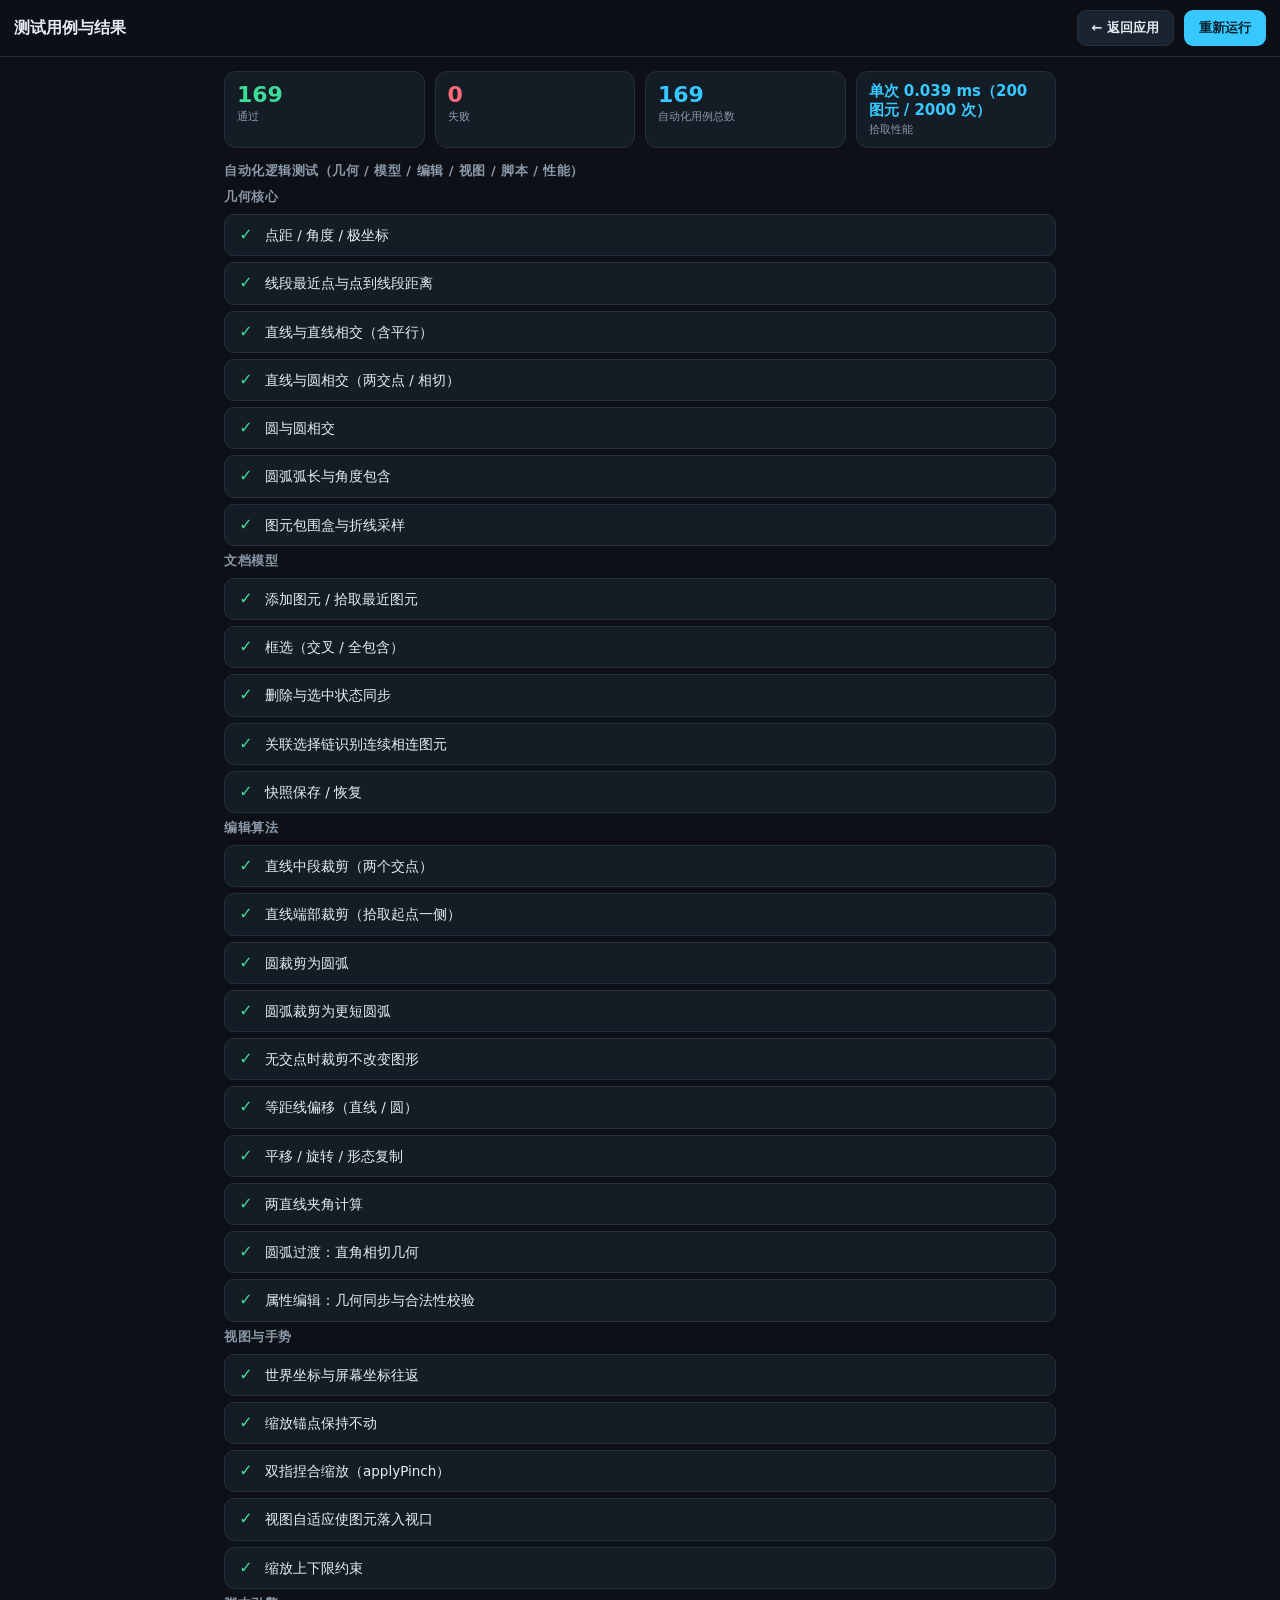
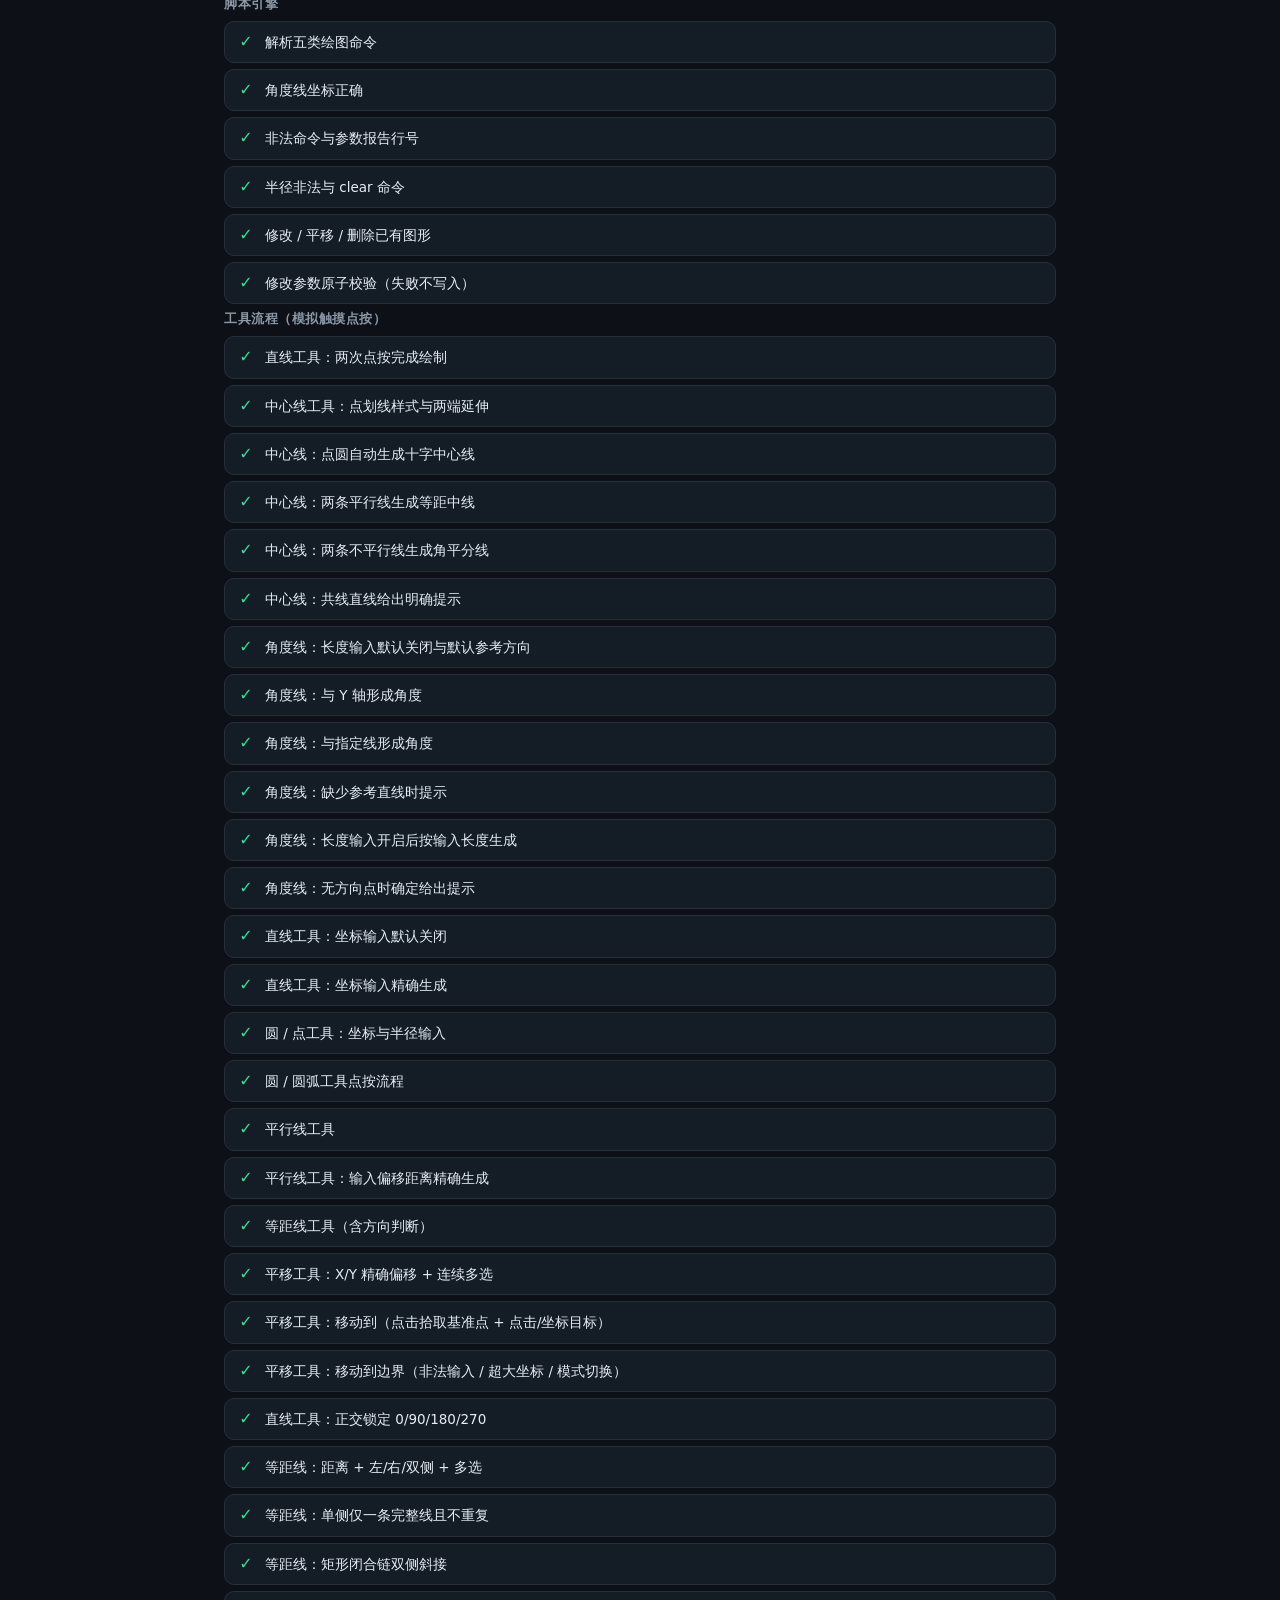
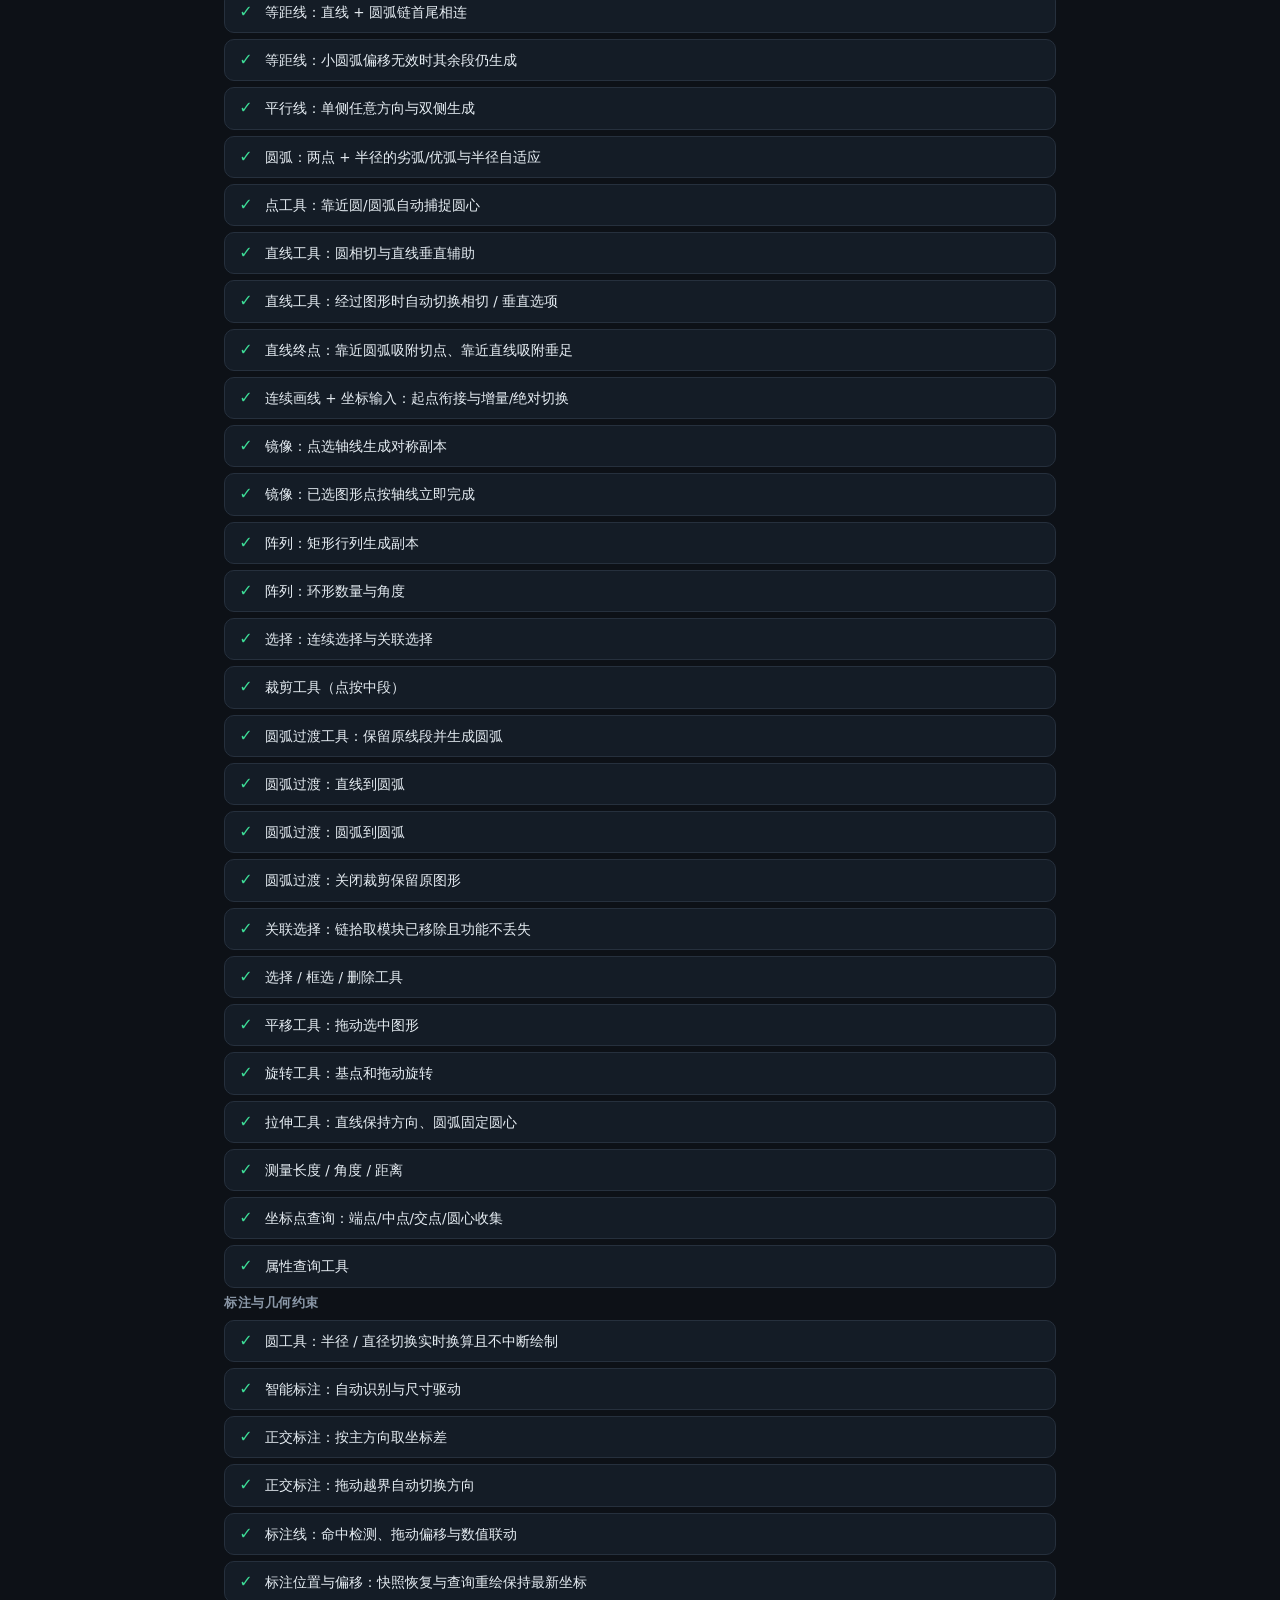
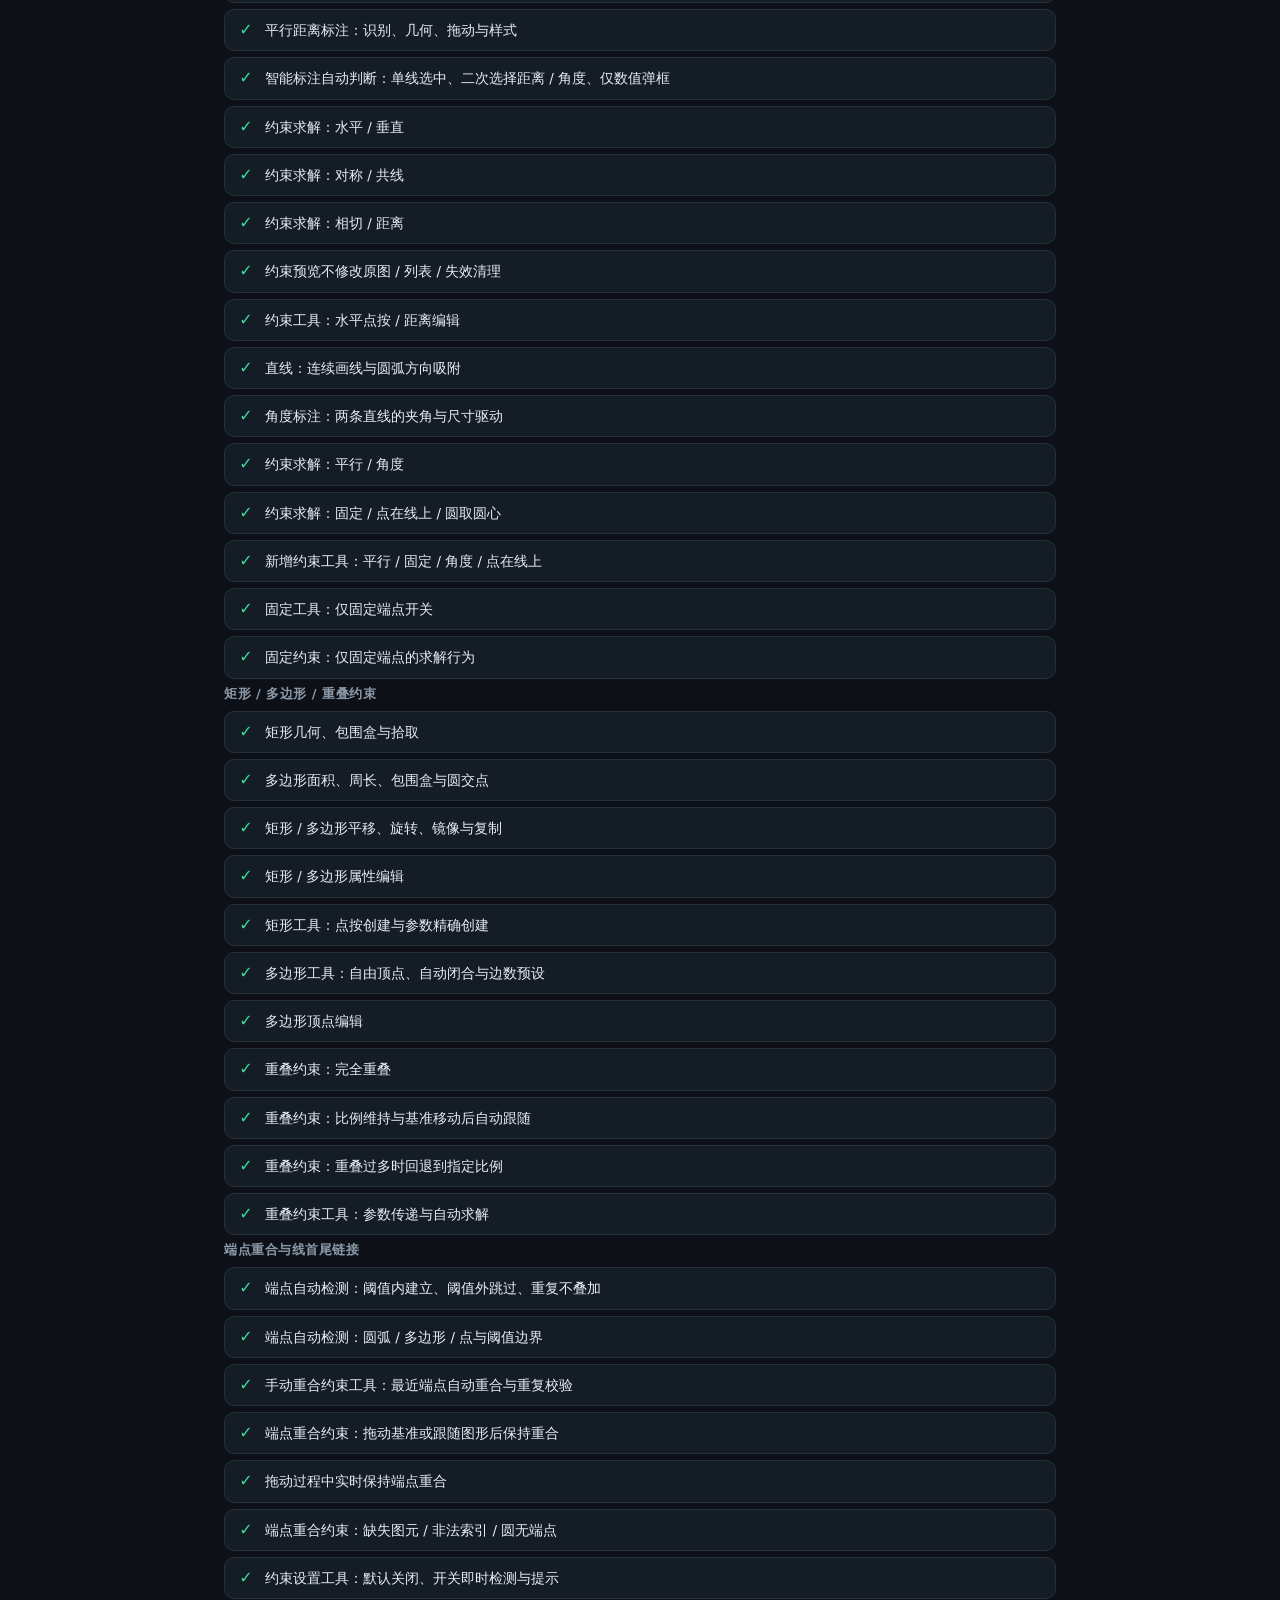
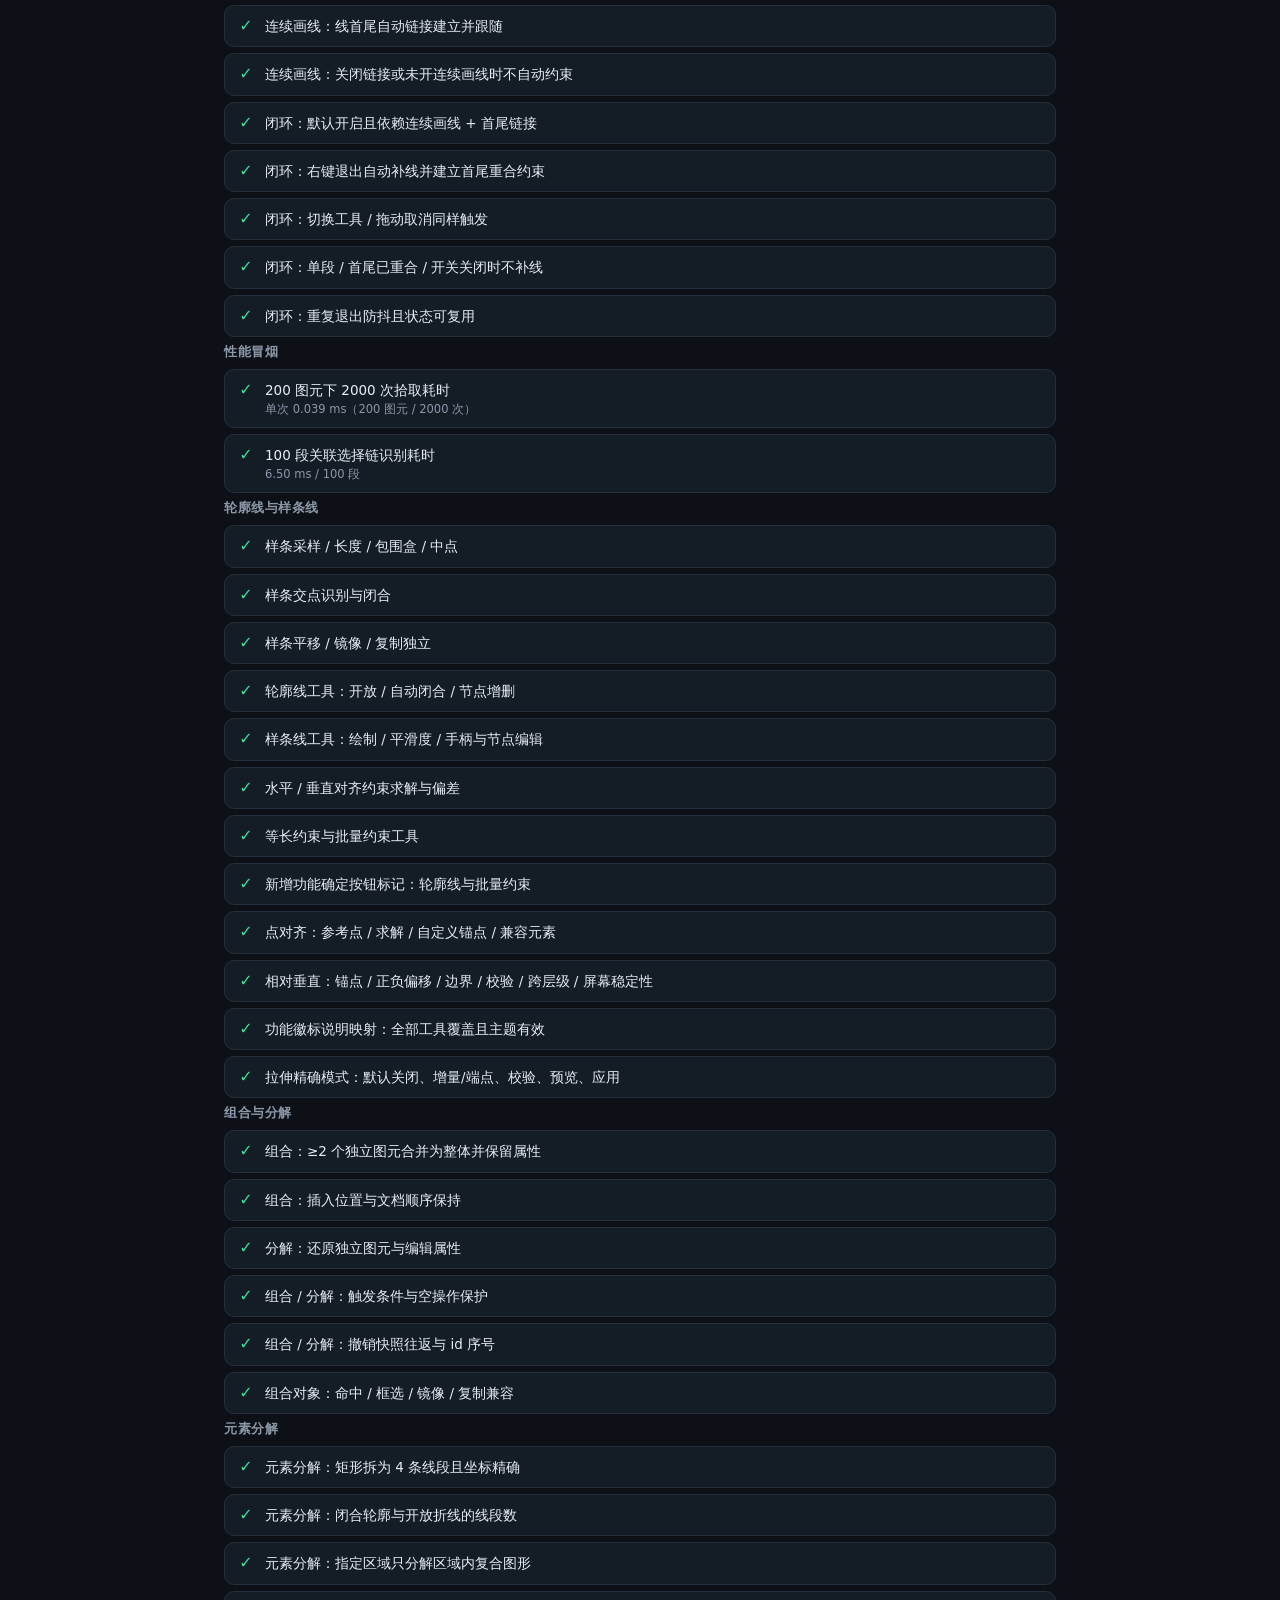
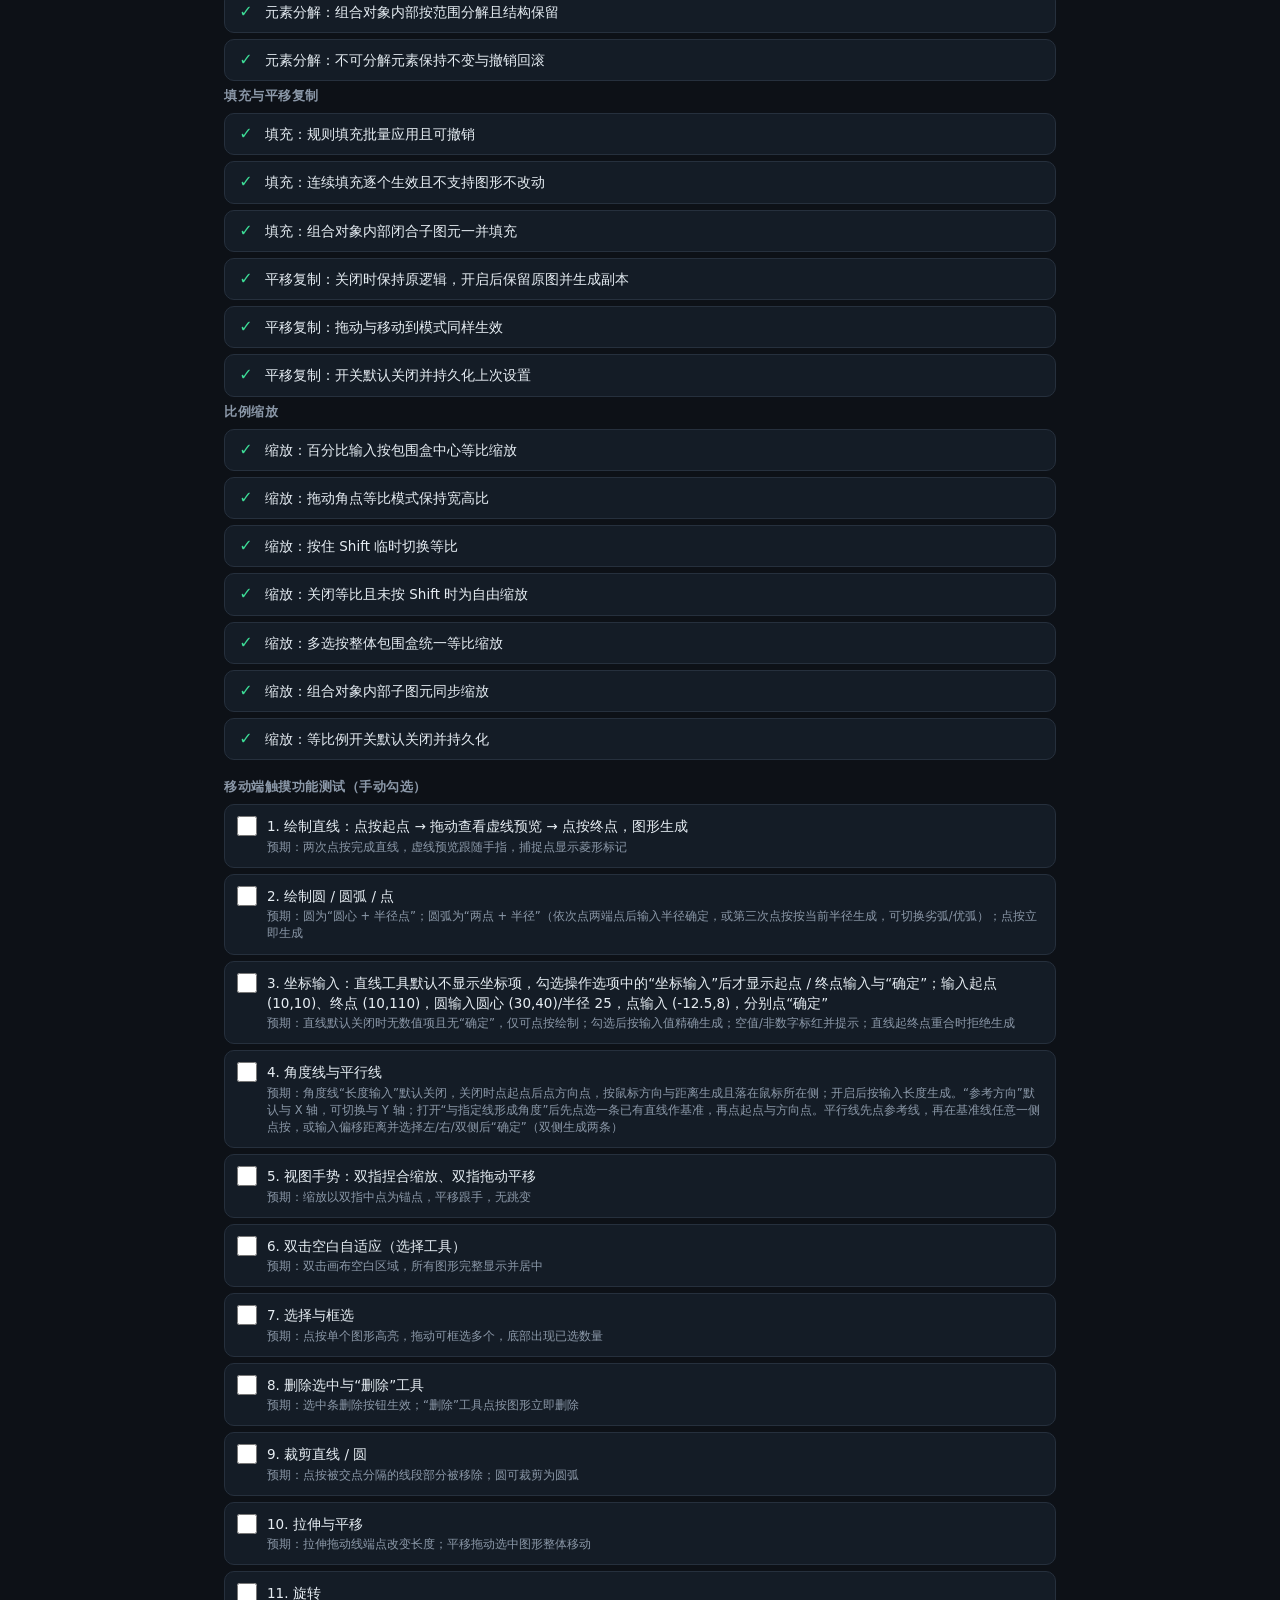
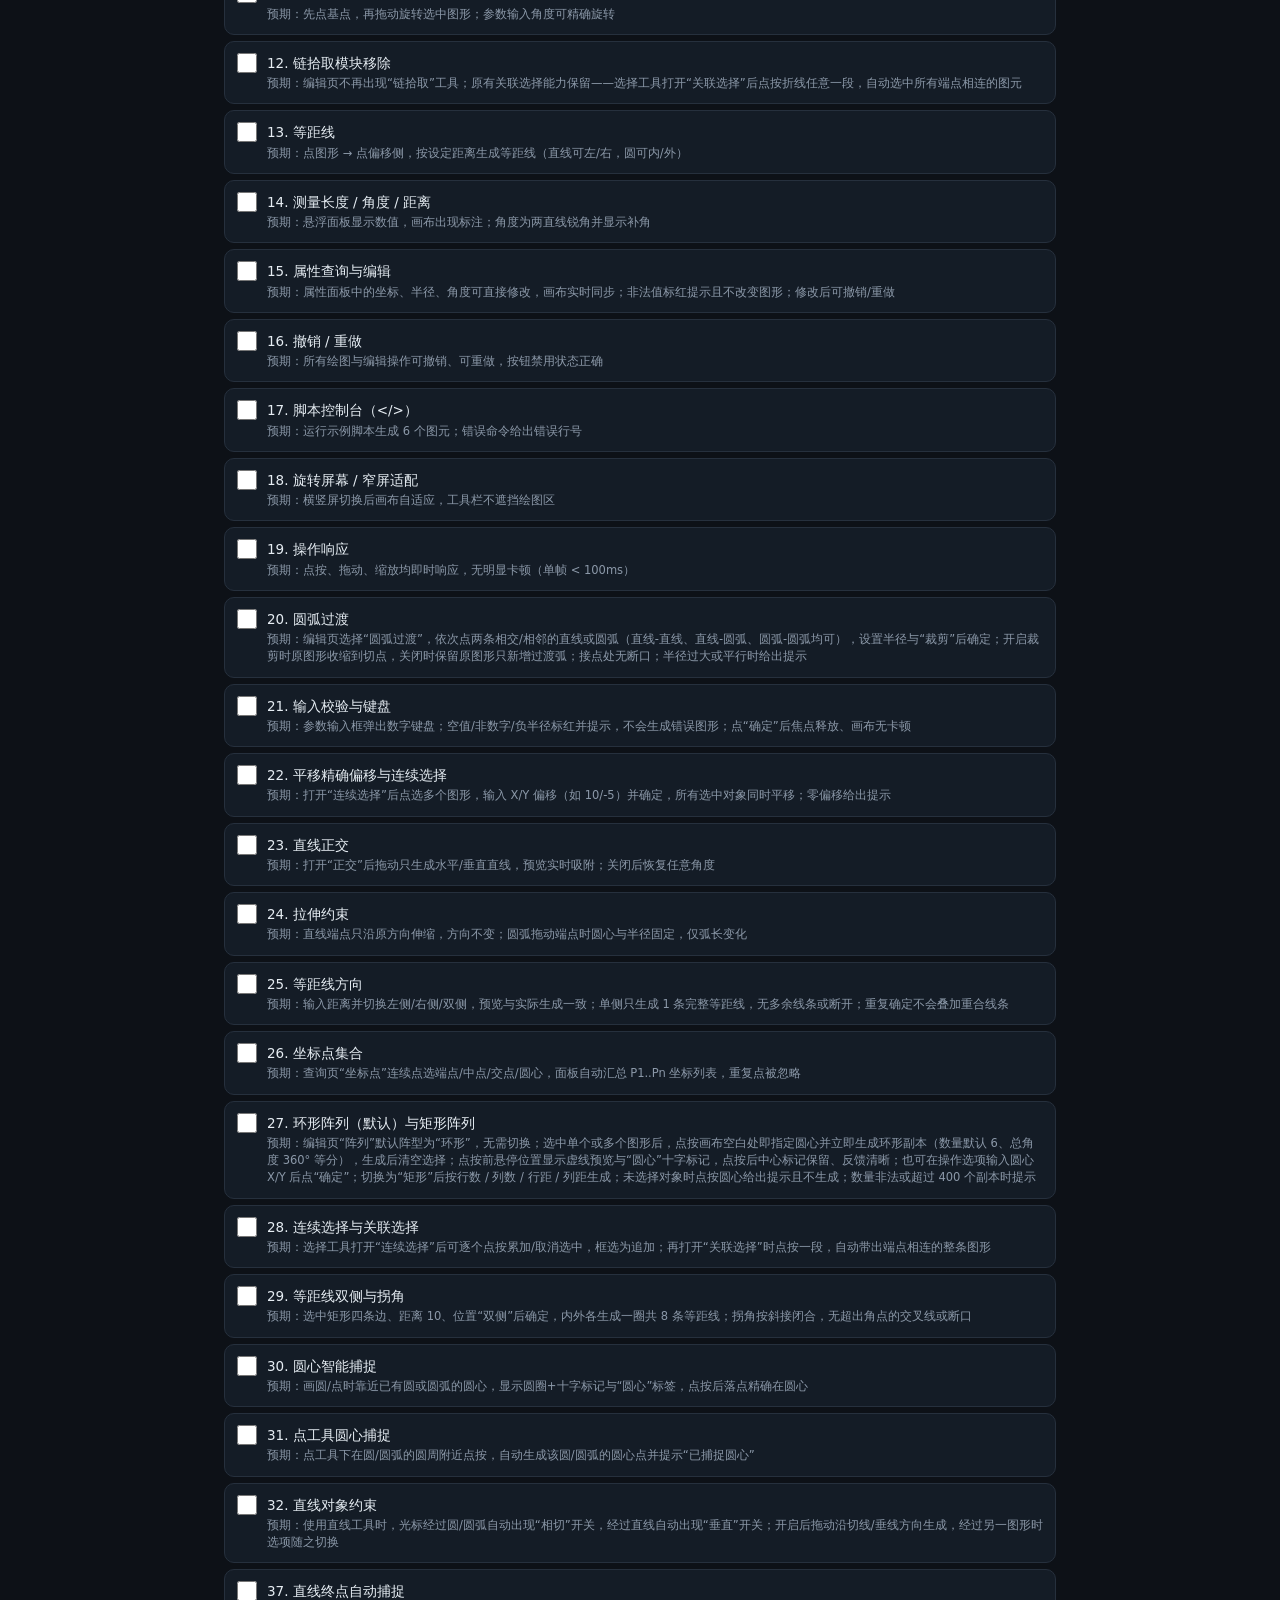
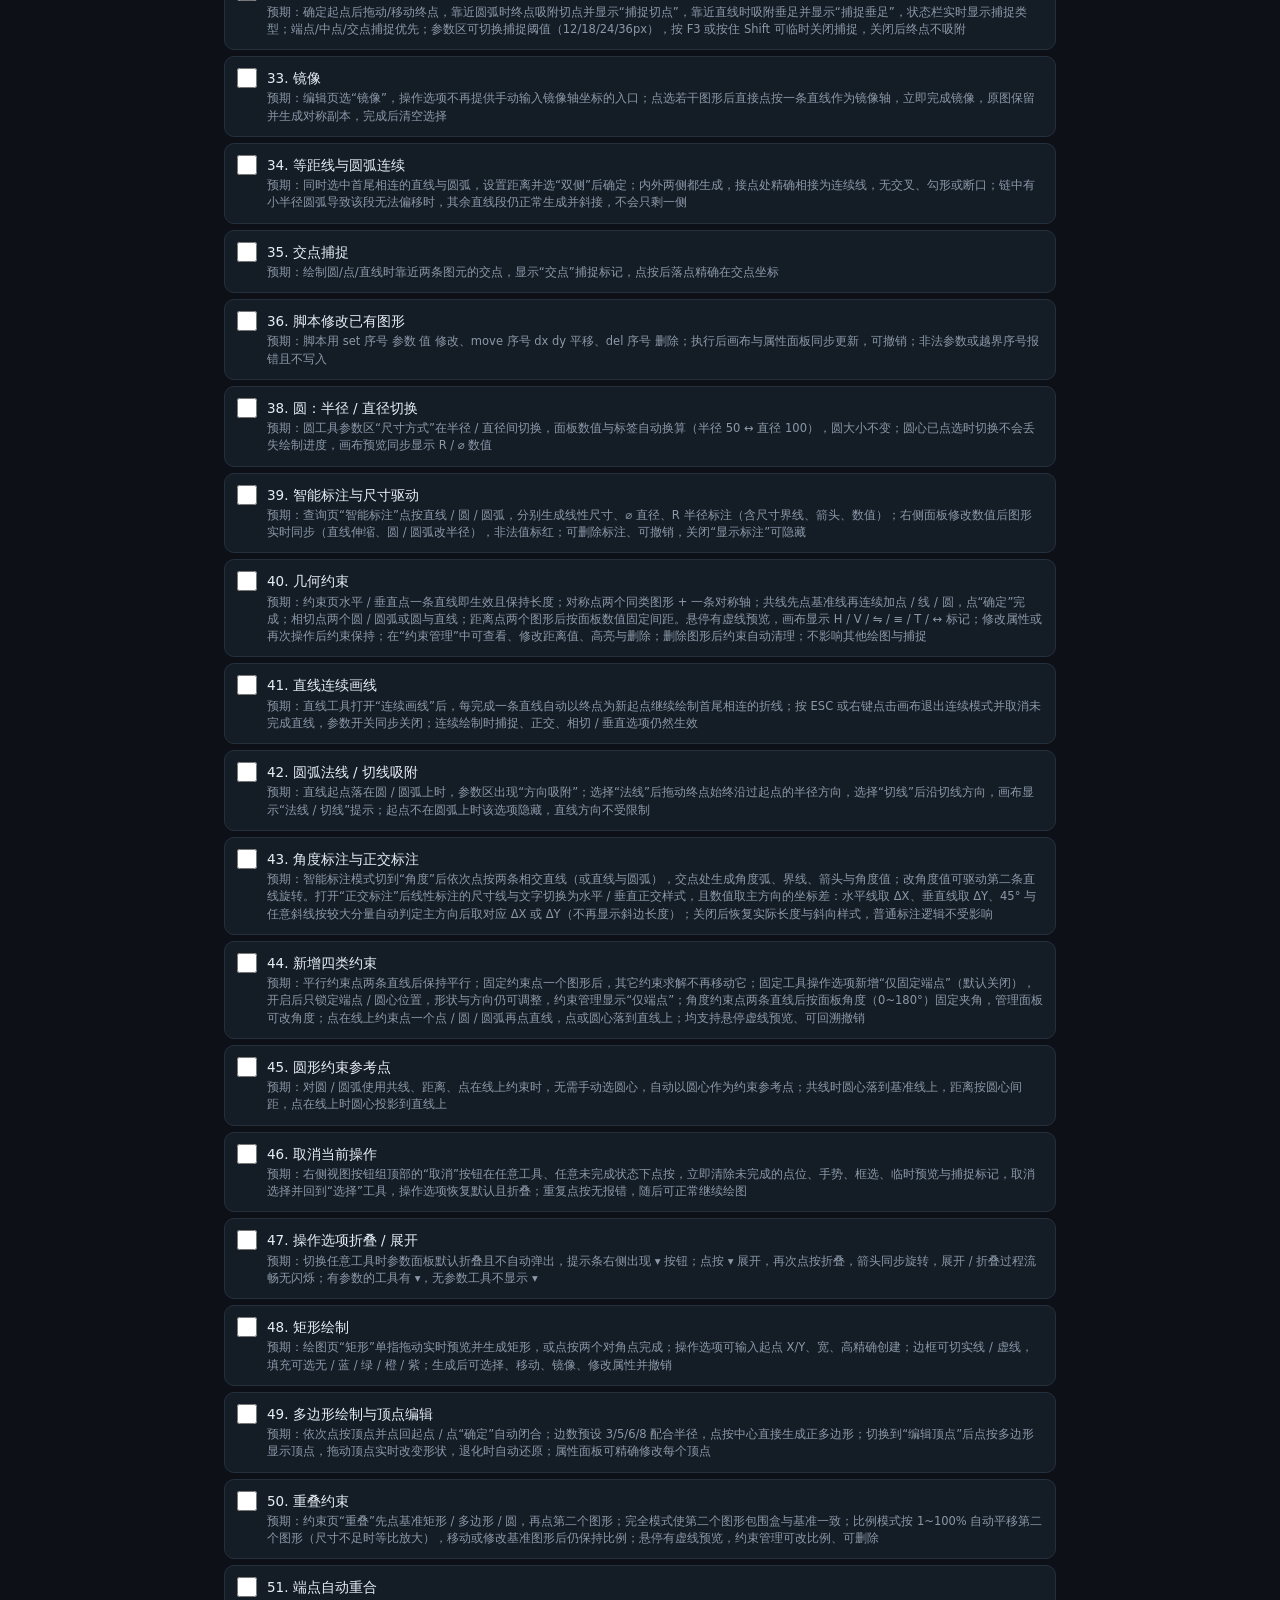
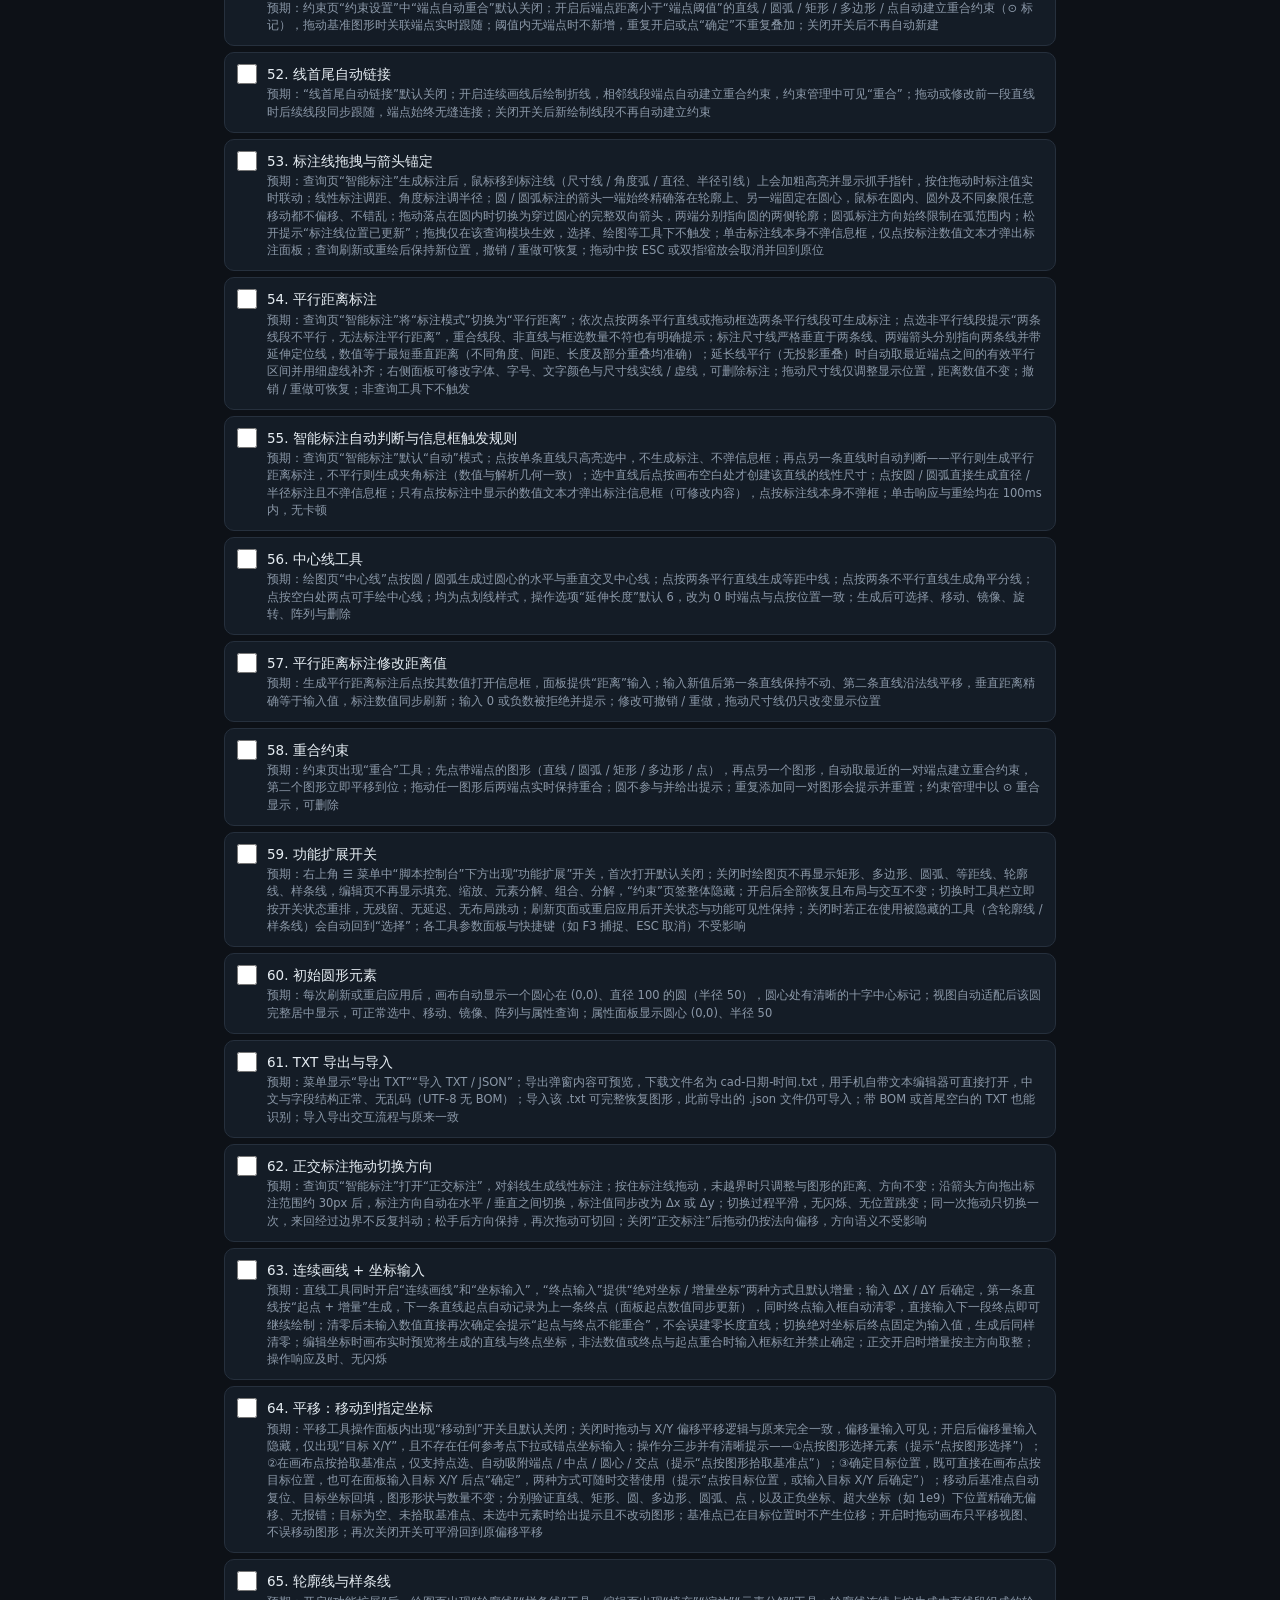
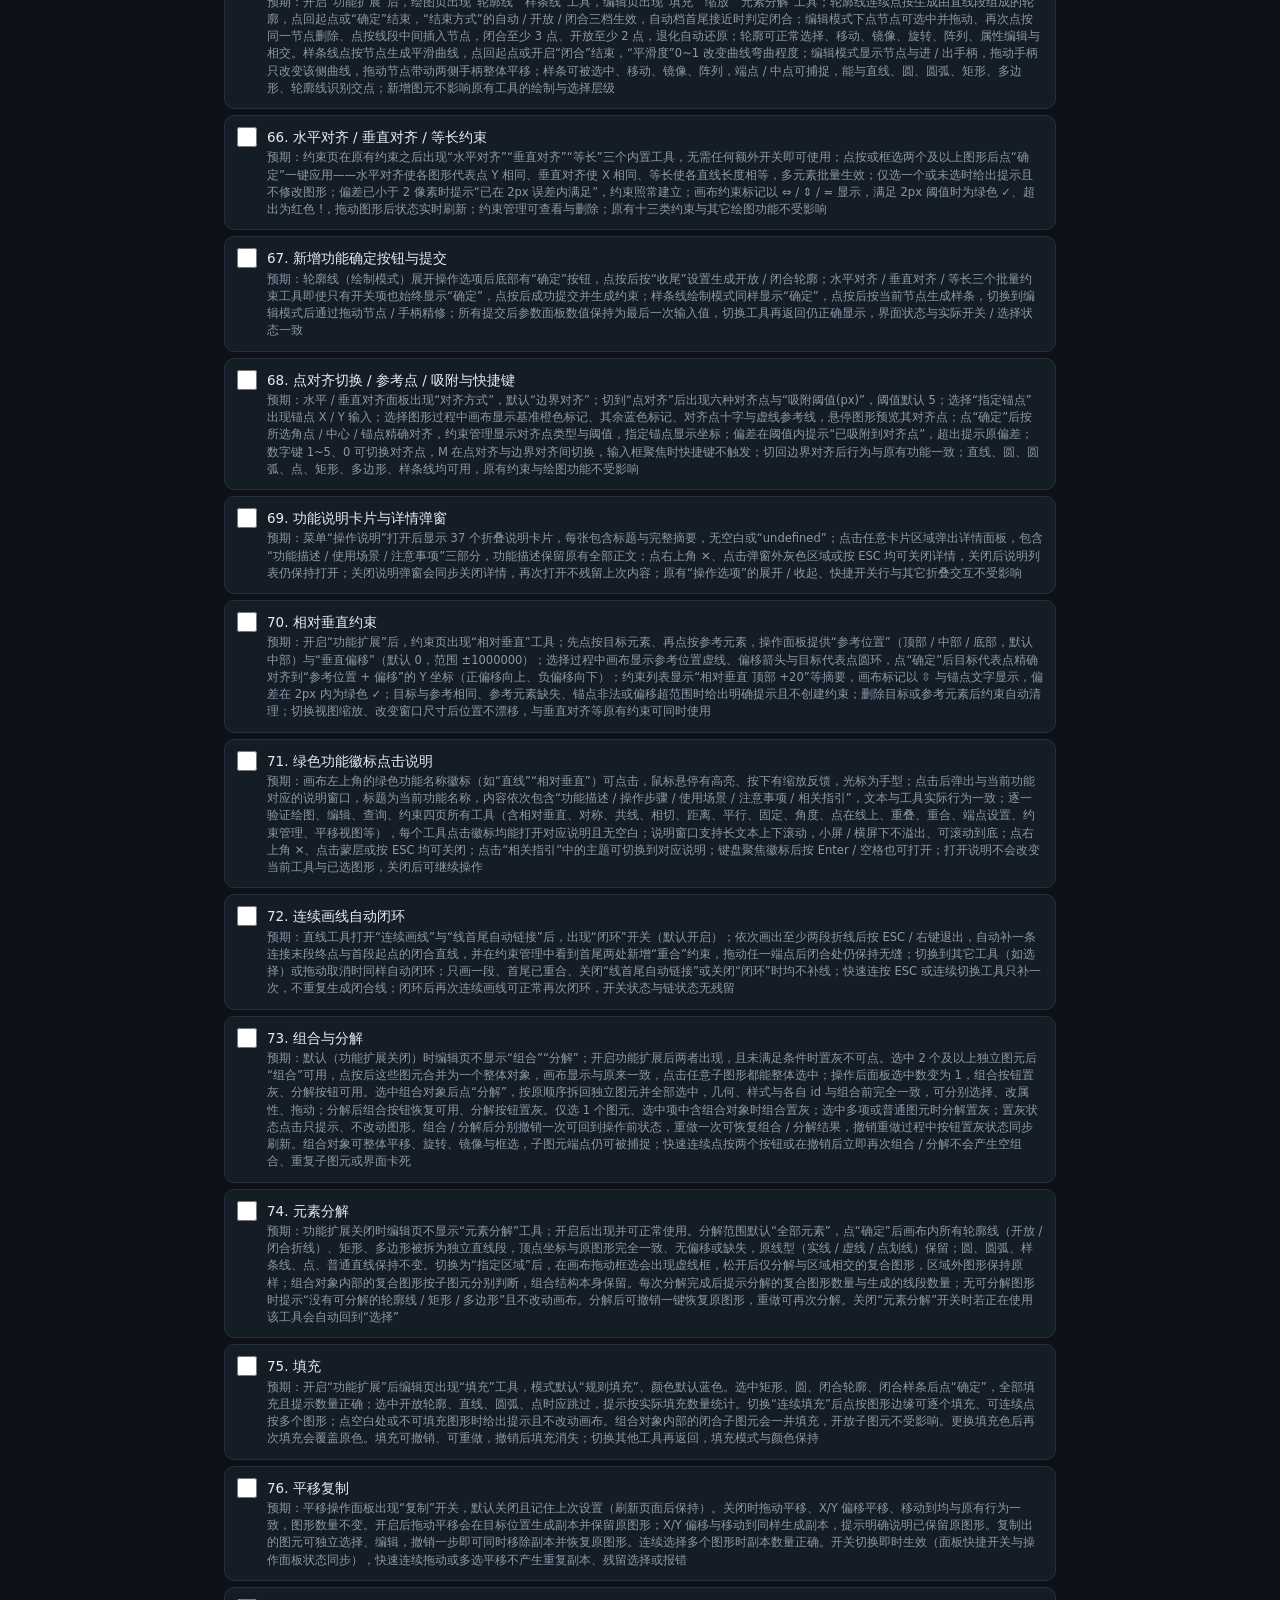
==== commit 025970e9: "init project" ====
--- a/test.html
+++ b/test.html
@@ -155,23 +155,29 @@
     <label><input type="checkbox"><span>56. 中心线工具<span class="sub">预期：绘图页“中心线”点按圆 / 圆弧生成过圆心的水平与垂直交叉中心线；点按两条平行直线生成等距中线；点按两条不平行直线生成角平分线；点按空白处两点可手绘中心线；均为点划线样式，操作选项“延伸长度”默认 6，改为 0 时端点与点按位置一致；生成后可选择、移动、镜像、旋转、阵列与删除</span></span></label>
     <label><input type="checkbox"><span>57. 平行距离标注修改距离值<span class="sub">预期：生成平行距离标注后点按其数值打开信息框，面板提供“距离”输入；输入新值后第一条直线保持不动、第二条直线沿法线平移，垂直距离精确等于输入值，标注数值同步刷新；输入 0 或负数被拒绝并提示；修改可撤销 / 重做，拖动尺寸线仍只改变显示位置</span></span></label>
     <label><input type="checkbox"><span>58. 重合约束<span class="sub">预期：约束页出现“重合”工具；先点带端点的图形（直线 / 圆弧 / 矩形 / 多边形 / 点），再点另一个图形，自动取最近的一对端点建立重合约束，第二个图形立即平移到位；拖动任一图形后两端点实时保持重合；圆不参与并给出提示；重复添加同一对图形会提示并重置；约束管理中以 ⊙ 重合显示，可删除</span></span></label>
-    <label><input type="checkbox"><span>59. 功能扩展开关<span class="sub">预期：右上角 ☰ 菜单中“脚本控制台”下方出现“功能扩展”开关，首次打开默认关闭；关闭时绘图页不再显示矩形、多边形、圆弧、等距线、轮廓线、样条线，编辑页不再显示样条编辑，“约束”页签整体隐藏；开启后全部恢复且布局与交互不变；切换时工具栏立即按开关状态重排，无残留、无延迟、无布局跳动；刷新页面或重启应用后开关状态与功能可见性保持；关闭时若正在使用被隐藏的工具（含轮廓线 / 样条线 / 样条编辑）会自动回到“选择”；各工具参数面板与快捷键（如 F3 捕捉、ESC 取消）不受影响</span></span></label>
+    <label><input type="checkbox"><span>59. 功能扩展开关<span class="sub">预期：右上角 ☰ 菜单中“脚本控制台”下方出现“功能扩展”开关，首次打开默认关闭；关闭时绘图页不再显示矩形、多边形、圆弧、等距线、轮廓线、样条线，编辑页不再显示填充、缩放、元素分解、组合、分解，“约束”页签整体隐藏；开启后全部恢复且布局与交互不变；切换时工具栏立即按开关状态重排，无残留、无延迟、无布局跳动；刷新页面或重启应用后开关状态与功能可见性保持；关闭时若正在使用被隐藏的工具（含轮廓线 / 样条线）会自动回到“选择”；各工具参数面板与快捷键（如 F3 捕捉、ESC 取消）不受影响</span></span></label>
     <label><input type="checkbox"><span>60. 初始圆形元素<span class="sub">预期：每次刷新或重启应用后，画布自动显示一个圆心在 (0,0)、直径 100 的圆（半径 50），圆心处有清晰的十字中心标记；视图自动适配后该圆完整居中显示，可正常选中、移动、镜像、阵列与属性查询；属性面板显示圆心 (0,0)、半径 50</span></span></label>
     <label><input type="checkbox"><span>61. TXT 导出与导入<span class="sub">预期：菜单显示“导出 TXT”“导入 TXT / JSON”；导出弹窗内容可预览，下载文件名为 cad-日期-时间.txt，用手机自带文本编辑器可直接打开，中文与字段结构正常、无乱码（UTF-8 无 BOM）；导入该 .txt 可完整恢复图形，此前导出的 .json 文件仍可导入；带 BOM 或首尾空白的 TXT 也能识别；导入导出交互流程与原来一致</span></span></label>
     <label><input type="checkbox"><span>62. 正交标注拖动切换方向<span class="sub">预期：查询页“智能标注”打开“正交标注”，对斜线生成线性标注；按住标注线拖动，未越界时只调整与图形的距离、方向不变；沿箭头方向拖出标注范围约 30px 后，标注方向自动在水平 / 垂直之间切换，标注值同步改为 Δx 或 Δy；切换过程平滑，无闪烁、无位置跳变；同一次拖动只切换一次，来回经过边界不反复抖动；松手后方向保持，再次拖动可切回；关闭“正交标注”后拖动仍按法向偏移，方向语义不受影响</span></span></label>
     <label><input type="checkbox"><span>63. 连续画线 + 坐标输入<span class="sub">预期：直线工具同时开启“连续画线”和“坐标输入”，“终点输入”提供“绝对坐标 / 增量坐标”两种方式且默认增量；输入 ΔX / ΔY 后确定，第一条直线按“起点 + 增量”生成，下一条直线起点自动记录为上一条终点（面板起点数值同步更新），同时终点输入框自动清零，直接输入下一段终点即可继续绘制；清零后未输入数值直接再次确定会提示“起点与终点不能重合”，不会误建零长度直线；切换绝对坐标后终点固定为输入值，生成后同样清零；编辑坐标时画布实时预览将生成的直线与终点坐标，非法数值或终点与起点重合时输入框标红并禁止确定；正交开启时增量按主方向取整；操作响应及时、无闪烁</span></span></label>
     <label><input type="checkbox"><span>64. 平移：移动到指定坐标<span class="sub">预期：平移工具操作面板内出现“移动到”开关且默认关闭；关闭时拖动与 X/Y 偏移平移逻辑与原来完全一致，偏移量输入可见；开启后偏移量输入隐藏，仅出现“目标 X/Y”，且不存在任何参考点下拉或锚点坐标输入；操作分三步并有清晰提示——①点按图形选择元素（提示“点按图形选择”）；②在画布点按拾取基准点，仅支持点选、自动吸附端点 / 中点 / 圆心 / 交点（提示“点按图形拾取基准点”）；③确定目标位置，既可直接在画布点按目标位置，也可在面板输入目标 X/Y 后点“确定”，两种方式可随时交替使用（提示“点按目标位置，或输入目标 X/Y 后确定”）；移动后基准点自动复位、目标坐标回填，图形形状与数量不变；分别验证直线、矩形、圆、多边形、圆弧、点，以及正负坐标、超大坐标（如 1e9）下位置精确无偏移、无报错；目标为空、未拾取基准点、未选中元素时给出提示且不改动图形；基准点已在目标位置时不产生位移；开启时拖动画布只平移视图、不误移动图形；再次关闭开关可平滑回到原偏移平移</span></span></label>
-    <label><input type="checkbox"><span>65. 轮廓线与样条线<span class="sub">预期：开启“功能扩展”后，绘图页出现“轮廓线”“样条线”工具，编辑页出现“样条编辑”工具；轮廓线连续点按生成由直线段组成的轮廓，点回起点或“确定”结束，“结束方式”的自动 / 开放 / 闭合三档生效，自动档首尾接近时判定闭合；编辑模式下点节点可选中并拖动、再次点按同一节点删除、点按线段中间插入节点，闭合至少 3 点、开放至少 2 点，退化自动还原；轮廓可正常选择、移动、镜像、旋转、阵列、属性编辑与相交。样条线点按节点生成平滑曲线，点回起点或开启“闭合”结束，“平滑度”0~1 改变曲线弯曲程度；编辑模式显示节点与进 / 出手柄，拖动手柄只改变该侧曲线，拖动节点带动两侧手柄整体平移；样条可被选中、移动、镜像、阵列，端点 / 中点可捕捉，能与直线、圆、圆弧、矩形、多边形、轮廓线识别交点；新增图元不影响原有工具的绘制与选择层级</span></span></label>
+    <label><input type="checkbox"><span>65. 轮廓线与样条线<span class="sub">预期：开启“功能扩展”后，绘图页出现“轮廓线”“样条线”工具，编辑页出现“填充”“缩放”“元素分解”工具；轮廓线连续点按生成由直线段组成的轮廓，点回起点或“确定”结束，“结束方式”的自动 / 开放 / 闭合三档生效，自动档首尾接近时判定闭合；编辑模式下点节点可选中并拖动、再次点按同一节点删除、点按线段中间插入节点，闭合至少 3 点、开放至少 2 点，退化自动还原；轮廓可正常选择、移动、镜像、旋转、阵列、属性编辑与相交。样条线点按节点生成平滑曲线，点回起点或开启“闭合”结束，“平滑度”0~1 改变曲线弯曲程度；编辑模式显示节点与进 / 出手柄，拖动手柄只改变该侧曲线，拖动节点带动两侧手柄整体平移；样条可被选中、移动、镜像、阵列，端点 / 中点可捕捉，能与直线、圆、圆弧、矩形、多边形、轮廓线识别交点；新增图元不影响原有工具的绘制与选择层级</span></span></label>
     <label><input type="checkbox"><span>66. 水平对齐 / 垂直对齐 / 等长约束<span class="sub">预期：约束页在原有约束之后出现“水平对齐”“垂直对齐”“等长”三个内置工具，无需任何额外开关即可使用；点按或框选两个及以上图形后点“确定”一键应用——水平对齐使各图形代表点 Y 相同、垂直对齐使 X 相同、等长使各直线长度相等，多元素批量生效；仅选一个或未选时给出提示且不修改图形；偏差已小于 2 像素时提示“已在 2px 误差内满足”，约束照常建立；画布约束标记以 ⇔ / ⇕ / = 显示，满足 2px 阈值时为绿色 ✓、超出为红色 !，拖动图形后状态实时刷新；约束管理可查看与删除；原有十三类约束与其它绘图功能不受影响</span></span></label>
-    <label><input type="checkbox"><span>67. 新增功能确定按钮与提交<span class="sub">预期：轮廓线（绘制模式）展开操作选项后底部有“确定”按钮，点按后按“收尾”设置生成开放 / 闭合轮廓；水平对齐 / 垂直对齐 / 等长三个批量约束工具即使只有开关项也始终显示“确定”，点按后成功提交并生成约束；样条线绘制与样条编辑均有“确定”，样条编辑中修改“平滑度”后点“确定”会保存数值并重置控制手柄，未选中样条线时给出提示且不修改图形；所有提交后参数面板数值保持为最后一次输入值，切换工具再返回仍正确显示，界面状态与实际开关 / 选择状态一致</span></span></label>
+    <label><input type="checkbox"><span>67. 新增功能确定按钮与提交<span class="sub">预期：轮廓线（绘制模式）展开操作选项后底部有“确定”按钮，点按后按“收尾”设置生成开放 / 闭合轮廓；水平对齐 / 垂直对齐 / 等长三个批量约束工具即使只有开关项也始终显示“确定”，点按后成功提交并生成约束；样条线绘制模式同样显示“确定”，点按后按当前节点生成样条，切换到编辑模式后通过拖动节点 / 手柄精修；所有提交后参数面板数值保持为最后一次输入值，切换工具再返回仍正确显示，界面状态与实际开关 / 选择状态一致</span></span></label>
     <label><input type="checkbox"><span>68. 点对齐切换 / 参考点 / 吸附与快捷键<span class="sub">预期：水平 / 垂直对齐面板出现“对齐方式”，默认“边界对齐”；切到“点对齐”后出现六种对齐点与“吸附阈值(px)”，阈值默认 5；选择“指定锚点”出现锚点 X / Y 输入；选择图形过程中画布显示基准橙色标记、其余蓝色标记、对齐点十字与虚线参考线，悬停图形预览其对齐点；点“确定”后按所选角点 / 中心 / 锚点精确对齐，约束管理显示对齐点类型与阈值，指定锚点显示坐标；偏差在阈值内提示“已吸附到对齐点”，超出提示原偏差；数字键 1~5、0 可切换对齐点，M 在点对齐与边界对齐间切换，输入框聚焦时快捷键不触发；切回边界对齐后行为与原有功能一致；直线、圆、圆弧、点、矩形、多边形、样条线均可用，原有约束与绘图功能不受影响</span></span></label>
-    <label><input type="checkbox"><span>69. 功能说明卡片与详情弹窗<span class="sub">预期：菜单“操作说明”打开后显示 33 个折叠说明卡片，每张包含标题与完整摘要，无空白或“undefined”；点击任意卡片区域弹出详情面板，包含“功能描述 / 使用场景 / 注意事项”三部分，功能描述保留原有全部正文；点右上角 ✕、点击弹窗外灰色区域或按 ESC 均可关闭详情，关闭后说明列表仍保持打开；关闭说明弹窗会同步关闭详情，再次打开不残留上次内容；原有“操作选项”的展开 / 收起、快捷开关行与其它折叠交互不受影响</span></span></label>
+    <label><input type="checkbox"><span>69. 功能说明卡片与详情弹窗<span class="sub">预期：菜单“操作说明”打开后显示 37 个折叠说明卡片，每张包含标题与完整摘要，无空白或“undefined”；点击任意卡片区域弹出详情面板，包含“功能描述 / 使用场景 / 注意事项”三部分，功能描述保留原有全部正文；点右上角 ✕、点击弹窗外灰色区域或按 ESC 均可关闭详情，关闭后说明列表仍保持打开；关闭说明弹窗会同步关闭详情，再次打开不残留上次内容；原有“操作选项”的展开 / 收起、快捷开关行与其它折叠交互不受影响</span></span></label>
     <label><input type="checkbox"><span>70. 相对垂直约束<span class="sub">预期：开启“功能扩展”后，约束页出现“相对垂直”工具；先点按目标元素、再点按参考元素，操作面板提供“参考位置”（顶部 / 中部 / 底部，默认中部）与“垂直偏移”（默认 0，范围 ±1000000）；选择过程中画布显示参考位置虚线、偏移箭头与目标代表点圆环，点“确定”后目标代表点精确对齐到“参考位置 + 偏移”的 Y 坐标（正偏移向上、负偏移向下）；约束列表显示“相对垂直 顶部 +20”等摘要，画布标记以 ⇳ 与锚点文字显示，偏差在 2px 内为绿色 ✓；目标与参考相同、参考元素缺失、锚点非法或偏移超范围时给出明确提示且不创建约束；删除目标或参考元素后约束自动清理；切换视图缩放、改变窗口尺寸后位置不漂移，与垂直对齐等原有约束可同时使用</span></span></label>
     <label><input type="checkbox"><span>71. 绿色功能徽标点击说明<span class="sub">预期：画布左上角的绿色功能名称徽标（如“直线”“相对垂直”）可点击，鼠标悬停有高亮、按下有缩放反馈，光标为手型；点击后弹出与当前功能对应的说明窗口，标题为当前功能名称，内容依次包含“功能描述 / 操作步骤 / 使用场景 / 注意事项 / 相关指引”，文本与工具实际行为一致；逐一验证绘图、编辑、查询、约束四页所有工具（含相对垂直、对称、共线、相切、距离、平行、固定、角度、点在线上、重叠、重合、端点设置、约束管理、平移视图等），每个工具点击徽标均能打开对应说明且无空白；说明窗口支持长文本上下滚动，小屏 / 横屏下不溢出、可滚动到底；点右上角 ✕、点击蒙层或按 ESC 均可关闭；点击“相关指引”中的主题可切换到对应说明；键盘聚焦徽标后按 Enter / 空格也可打开；打开说明不会改变当前工具与已选图形，关闭后可继续操作</span></span></label>
+    <label><input type="checkbox"><span>72. 连续画线自动闭环<span class="sub">预期：直线工具打开“连续画线”与“线首尾自动链接”后，出现“闭环”开关（默认开启）；依次画出至少两段折线后按 ESC / 右键退出，自动补一条连接末段终点与首段起点的闭合直线，并在约束管理中看到首尾两处新增“重合”约束，拖动任一端点后闭合处仍保持无缝；切换到其它工具（如选择）或拖动取消时同样自动闭环；只画一段、首尾已重合、关闭“线首尾自动链接”或关闭“闭环”时均不补线；快速连按 ESC 或连续切换工具只补一次，不重复生成闭合线；闭环后再次连续画线可正常再次闭环，开关状态与链状态无残留</span></span></label>
+    <label><input type="checkbox"><span>73. 组合与分解<span class="sub">预期：默认（功能扩展关闭）时编辑页不显示“组合”“分解”；开启功能扩展后两者出现，且未满足条件时置灰不可点。选中 2 个及以上独立图元后“组合”可用，点按后这些图元合并为一个整体对象，画布显示与原来一致，点击任意子图形都能整体选中；操作后面板选中数变为 1，组合按钮置灰、分解按钮可用。选中组合对象后点“分解”，按原顺序拆回独立图元并全部选中，几何、样式与各自 id 与组合前完全一致，可分别选择、改属性、拖动；分解后组合按钮恢复可用、分解按钮置灰。仅选 1 个图元、选中项中含组合对象时组合置灰；选中多项或普通图元时分解置灰；置灰状态点击只提示、不改动图形。组合 / 分解后分别撤销一次可回到操作前状态，重做一次可恢复组合 / 分解结果，撤销重做过程中按钮置灰状态同步刷新。组合对象可整体平移、旋转、镜像与框选，子图元端点仍可被捕捉；快速连续点按两个按钮或在撤销后立即再次组合 / 分解不会产生空组合、重复子图元或界面卡死</span></span></label>
+    <label><input type="checkbox"><span>74. 元素分解<span class="sub">预期：功能扩展关闭时编辑页不显示“元素分解”工具；开启后出现并可正常使用。分解范围默认“全部元素”，点“确定”后画布内所有轮廓线（开放 / 闭合折线）、矩形、多边形被拆为独立直线段，顶点坐标与原图形完全一致、无偏移或缺失，原线型（实线 / 虚线 / 点划线）保留；圆、圆弧、样条线、点、普通直线保持不变。切换为“指定区域”后，在画布拖动框选会出现虚线框，松开后仅分解与区域相交的复合图形，区域外图形保持原样；组合对象内部的复合图形按子图元分别判断，组合结构本身保留。每次分解完成后提示分解的复合图形数量与生成的线段数量；无可分解图形时提示“没有可分解的轮廓线 / 矩形 / 多边形”且不改动画布。分解后可撤销一键恢复原图形，重做可再次分解。关闭“元素分解”开关时若正在使用该工具会自动回到“选择”</span></span></label>
+    <label><input type="checkbox"><span>75. 填充<span class="sub">预期：开启“功能扩展”后编辑页出现“填充”工具，模式默认“规则填充”、颜色默认蓝色。选中矩形、圆、闭合轮廓、闭合样条后点“确定”，全部填充且提示数量正确；选中开放轮廓、直线、圆弧、点时应跳过，提示按实际填充数量统计。切换“连续填充”后点按图形边缘可逐个填充、可连续点按多个图形；点空白处或不可填充图形时给出提示且不改动画布。组合对象内部的闭合子图元会一并填充，开放子图元不受影响。更换填充色后再次填充会覆盖原色。填充可撤销、可重做，撤销后填充消失；切换其他工具再返回，填充模式与颜色保持</span></span></label>
+    <label><input type="checkbox"><span>76. 平移复制<span class="sub">预期：平移操作面板出现“复制”开关，默认关闭且记住上次设置（刷新页面后保持）。关闭时拖动平移、X/Y 偏移平移、移动到均与原有行为一致，图形数量不变。开启后拖动平移会在目标位置生成副本并保留原图形；X/Y 偏移与移动到同样生成副本，提示明确说明已保留原图形。复制出的图元可独立选择、编辑，撤销一步即可同时移除副本并恢复原图形。连续选择多个图形时副本数量正确。开关切换即时生效（面板快捷开关与操作面板状态同步），快速连续拖动或多选平移不产生重复副本、残留选择或报错</span></span></label>
+    <label><input type="checkbox"><span>77. 比例缩放<span class="sub">预期：开启“功能扩展”后编辑页出现“缩放”工具；选中 1 个或多个图形后显示整体包围盒与 4 个蓝色角点。拖动角点可缩放：默认自由缩放（宽高比可变），按住 Shift 或开启“等比例”开关后宽高比保持不变；松开 Shift 且开关关闭时恢复自由缩放。输入缩放百分比后点“确定”会以包围盒中心等比缩放，图元实际尺寸属性同步更新，并提示缩放百分比。多选时所有选中图形按整体包围盒统一缩放，数量与选择状态不变；组合对象整体缩放时内部子图元同步，组合结构不被拆散。圆与圆弧缩放后保持正圆 / 正常圆弧，不出现变形。拖动过程实时预览，松手后自动进入编辑历史；撤销恢复原尺寸、重做再次缩放。“等比例”开关默认关闭，刷新页面后保持上次设置。不同窗口尺寸、横竖屏与鼠标 / 触屏操作下角点位置与图形实际位置一致，无偏移、无布局错乱或报错</span></span></label>
   </section>
 
   <div class="note">
-    说明：自动化用例覆盖几何计算、裁剪/偏移/等距线（链式斜接、双侧、直线+圆弧连续链、小圆弧容错）/阵列/镜像/连续选择/圆弧过渡（直线-圆弧、圆弧-圆弧、裁剪开关）/两点半径圆弧/直线相切与垂直/圆心与交点捕捉/正交/属性编辑/坐标点、关联选择链算法、视图变换与脚本新建/修改/删除、圆半径直径切换、智能标注（线性 / 直径 / 半径 / 角度）与尺寸驱动、标注线命中检测与拖动偏移（数值联动跟随、圆 / 圆弧箭头锚定轮廓与圆心、圆内双向箭头、快照恢复与重绘保持）、智能标注自动判断（单线选中不建标注、二次选择自动判断平行距离 / 夹角、空白点按创建线性尺寸、仅数值文本命中弹框）、平行距离标注（平行校验、重叠 / 延长线有效区间、样式自定义、修改距离值驱动、拖动与删除）、中心线（点划线样式、延伸长度、圆十字 / 平行中线 / 角平分线自动生成）、直线坐标输入默认关闭、镜像仅点选轴线、平移工具移动到指定坐标（点击拾取基准点、点击 / 坐标双通道目标、多选整体包围盒、正负与超大坐标、非法输入与原地保护、模式切换清除基准点）、正交标注（含拖动越界自动切换方向与切换锁）、连续画线与圆弧方向吸附、连续画线 + 坐标输入（默认增量坐标、起点自动衔接、绝对 / 增量切换、实时校验与动态预览）、十三类几何约束求解与预览（含手动重合约束与“仅固定端点”）、矩形 / 多边形几何与变换、重叠约束求解、端点自动重合检测与线首尾自动链接、轮廓线（开放 / 自动闭合、节点增删与拖动）、样条线（贝塞尔采样、平滑度、手柄与节点编辑、长度 / 中点 / 交点、渲染路径）、水平 / 垂直对齐与等长约束（批量应用、2px 阈值判定、偏差实时反馈）、点对齐（六类参考点、指定锚点、5px 吸附阈值、键盘快捷键、实时标记与兼容元素）、相对垂直约束（顶部 / 中部 / 底部锚点、正负偏移、±1e6 边界、非法参数抛错与回滚、跨层级参考元素、视图缩放稳定性、删除后清理、工具参数与应用）、样条编辑工具（选中 / 平滑度提交与控制手柄重置）、新增功能确定按钮标记与功能扩展显隐规则、功能说明卡片（33 项摘要 / 场景 / 注意事项完整性、详情弹窗打开与两种关闭方式、与说明弹窗联动）、功能徽标点击说明（全部工具映射完整性、操作步骤与相关指引渲染、蒙层 / ✕ / ESC 关闭）；
+    说明：自动化用例覆盖几何计算、裁剪/偏移/等距线（链式斜接、双侧、直线+圆弧连续链、小圆弧容错）/阵列/镜像/连续选择/圆弧过渡（直线-圆弧、圆弧-圆弧、裁剪开关）/两点半径圆弧/直线相切与垂直/圆心与交点捕捉/正交/属性编辑/坐标点、关联选择链算法、视图变换与脚本新建/修改/删除、圆半径直径切换、智能标注（线性 / 直径 / 半径 / 角度）与尺寸驱动、标注线命中检测与拖动偏移（数值联动跟随、圆 / 圆弧箭头锚定轮廓与圆心、圆内双向箭头、快照恢复与重绘保持）、智能标注自动判断（单线选中不建标注、二次选择自动判断平行距离 / 夹角、空白点按创建线性尺寸、仅数值文本命中弹框）、平行距离标注（平行校验、重叠 / 延长线有效区间、样式自定义、修改距离值驱动、拖动与删除）、中心线（点划线样式、延伸长度、圆十字 / 平行中线 / 角平分线自动生成）、直线坐标输入默认关闭、镜像仅点选轴线、平移工具移动到指定坐标（点击拾取基准点、点击 / 坐标双通道目标、多选整体包围盒、正负与超大坐标、非法输入与原地保护、模式切换清除基准点）、正交标注（含拖动越界自动切换方向与切换锁）、连续画线与圆弧方向吸附、连续画线 + 坐标输入（默认增量坐标、起点自动衔接、绝对 / 增量切换、实时校验与动态预览）、十三类几何约束求解与预览（含手动重合约束与“仅固定端点”）、矩形 / 多边形几何与变换、重叠约束求解、端点自动重合检测与线首尾自动链接、连续画线自动闭环（默认开启与显示条件、右键 / 切工具 / 拖动取消三种退出路径、单段与首尾已重合边界、重复退出防抖与状态复用）、轮廓线（开放 / 自动闭合、节点增删与拖动）、样条线（贝塞尔采样、平滑度、手柄与节点编辑、长度 / 中点 / 交点、渲染路径）、水平 / 垂直对齐与等长约束（批量应用、2px 阈值判定、偏差实时反馈）、点对齐（六类参考点、指定锚点、5px 吸附阈值、键盘快捷键、实时标记与兼容元素）、相对垂直约束（顶部 / 中部 / 底部锚点、正负偏移、±1e6 边界、非法参数抛错与回滚、跨层级参考元素、视图缩放稳定性、删除后清理、工具参数与应用）、新增功能确定按钮标记与功能扩展显隐规则、功能说明卡片（33 项摘要 / 场景 / 注意事项完整性、详情弹窗打开与两种关闭方式、与说明弹窗联动）、功能徽标点击说明（全部工具映射完整性、操作步骤与相关指引渲染、蒙层 / ✕ / ESC 关闭）、组合与分解（扩展显隐、置灰触发条件、子图元属性与顺序保留、整体拾取 / 框选 / 平移 / 镜像、撤销与重做往返、快速连续操作稳定性）、元素分解（矩形 / 轮廓线拆段坐标与线型保留、全部 / 指定区域范围、组合内部递归、不可分解元素保持不变、撤销回滚）、填充（规则 / 连续模式、支持图形判定、组合内部填充、数量提示、撤销重做）、平移复制（默认关闭、持久化、拖动 / 偏移 / 移动到三种路径、副本独立编辑）、比例缩放（百分比等比、角点拖动、Shift 临时等比、自由缩放、多选与组合统一缩放、等比例开关持久化、撤销重做）；
     触摸相关用例需在手机端（或浏览器设备模拟器）按清单逐项验证。截图或异常时请记录设备型号与浏览器版本。
   </div>
   <div class="env" id="env"></div>
